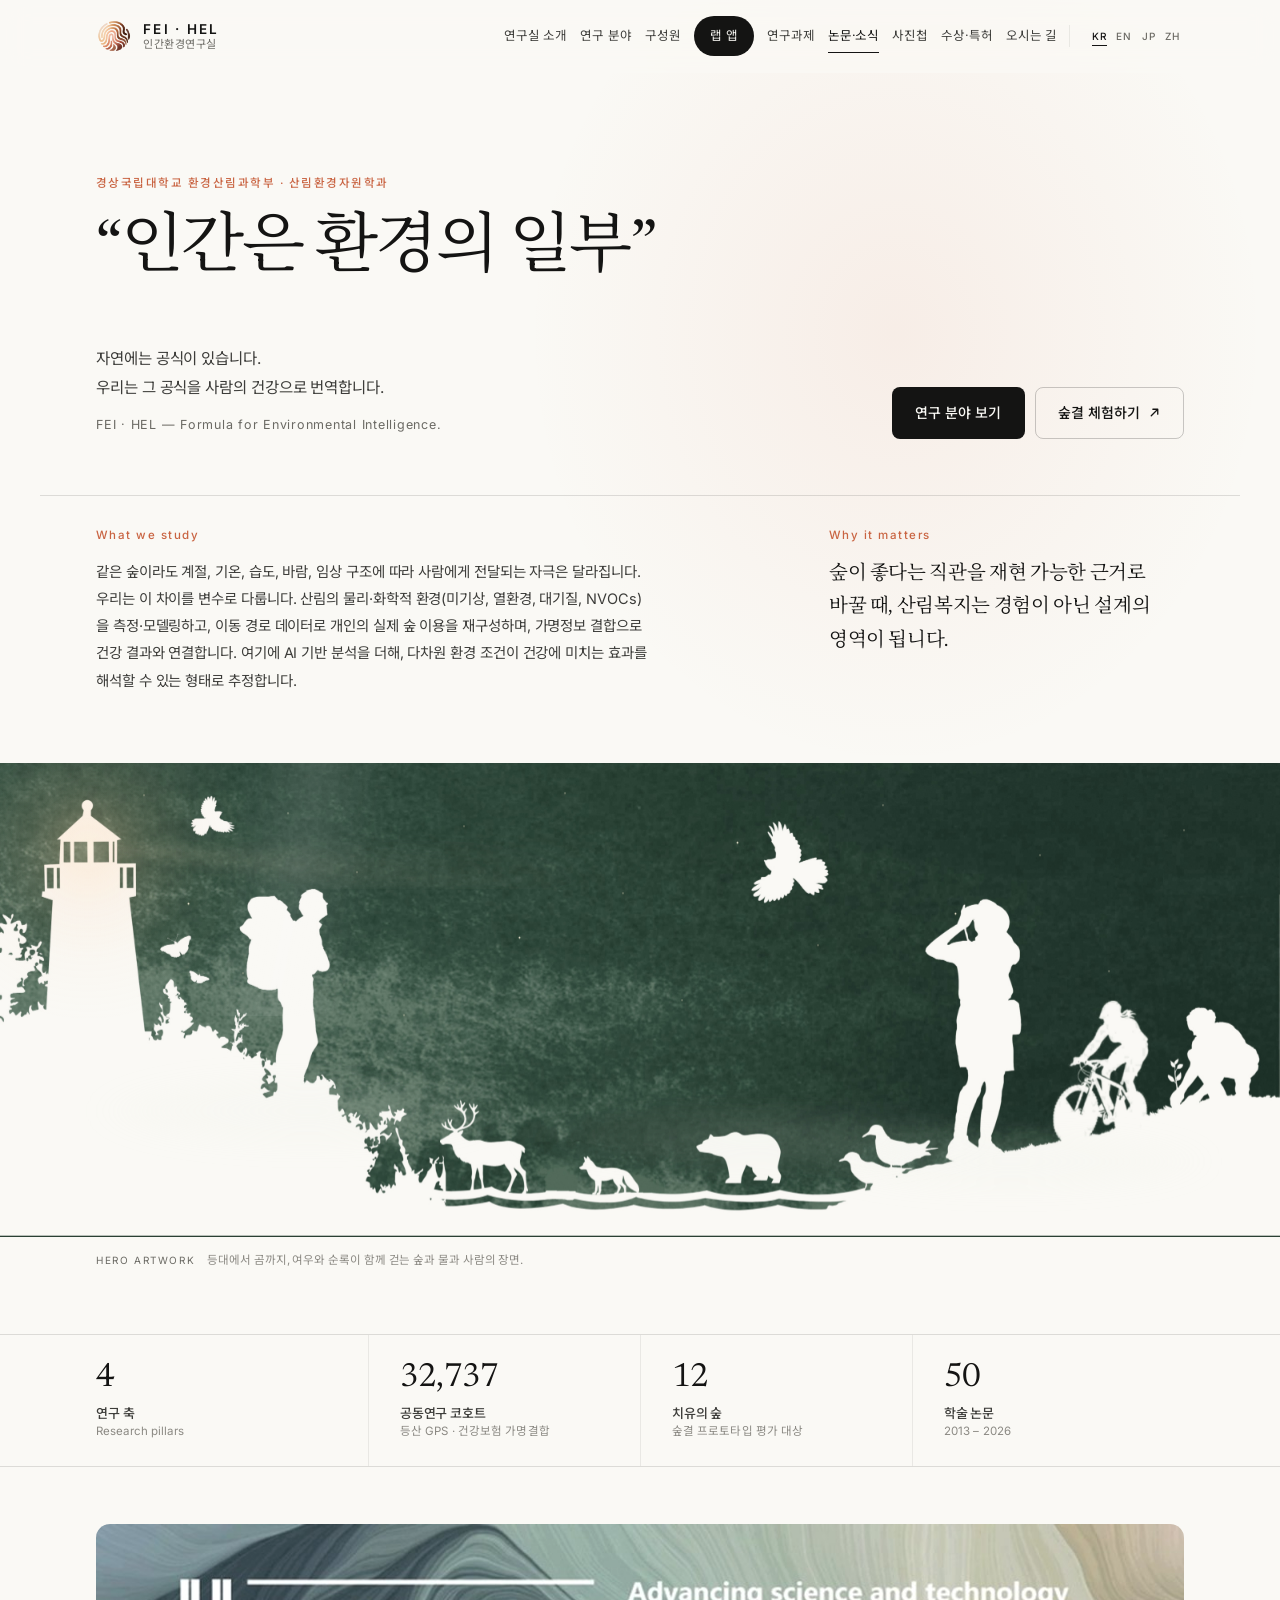
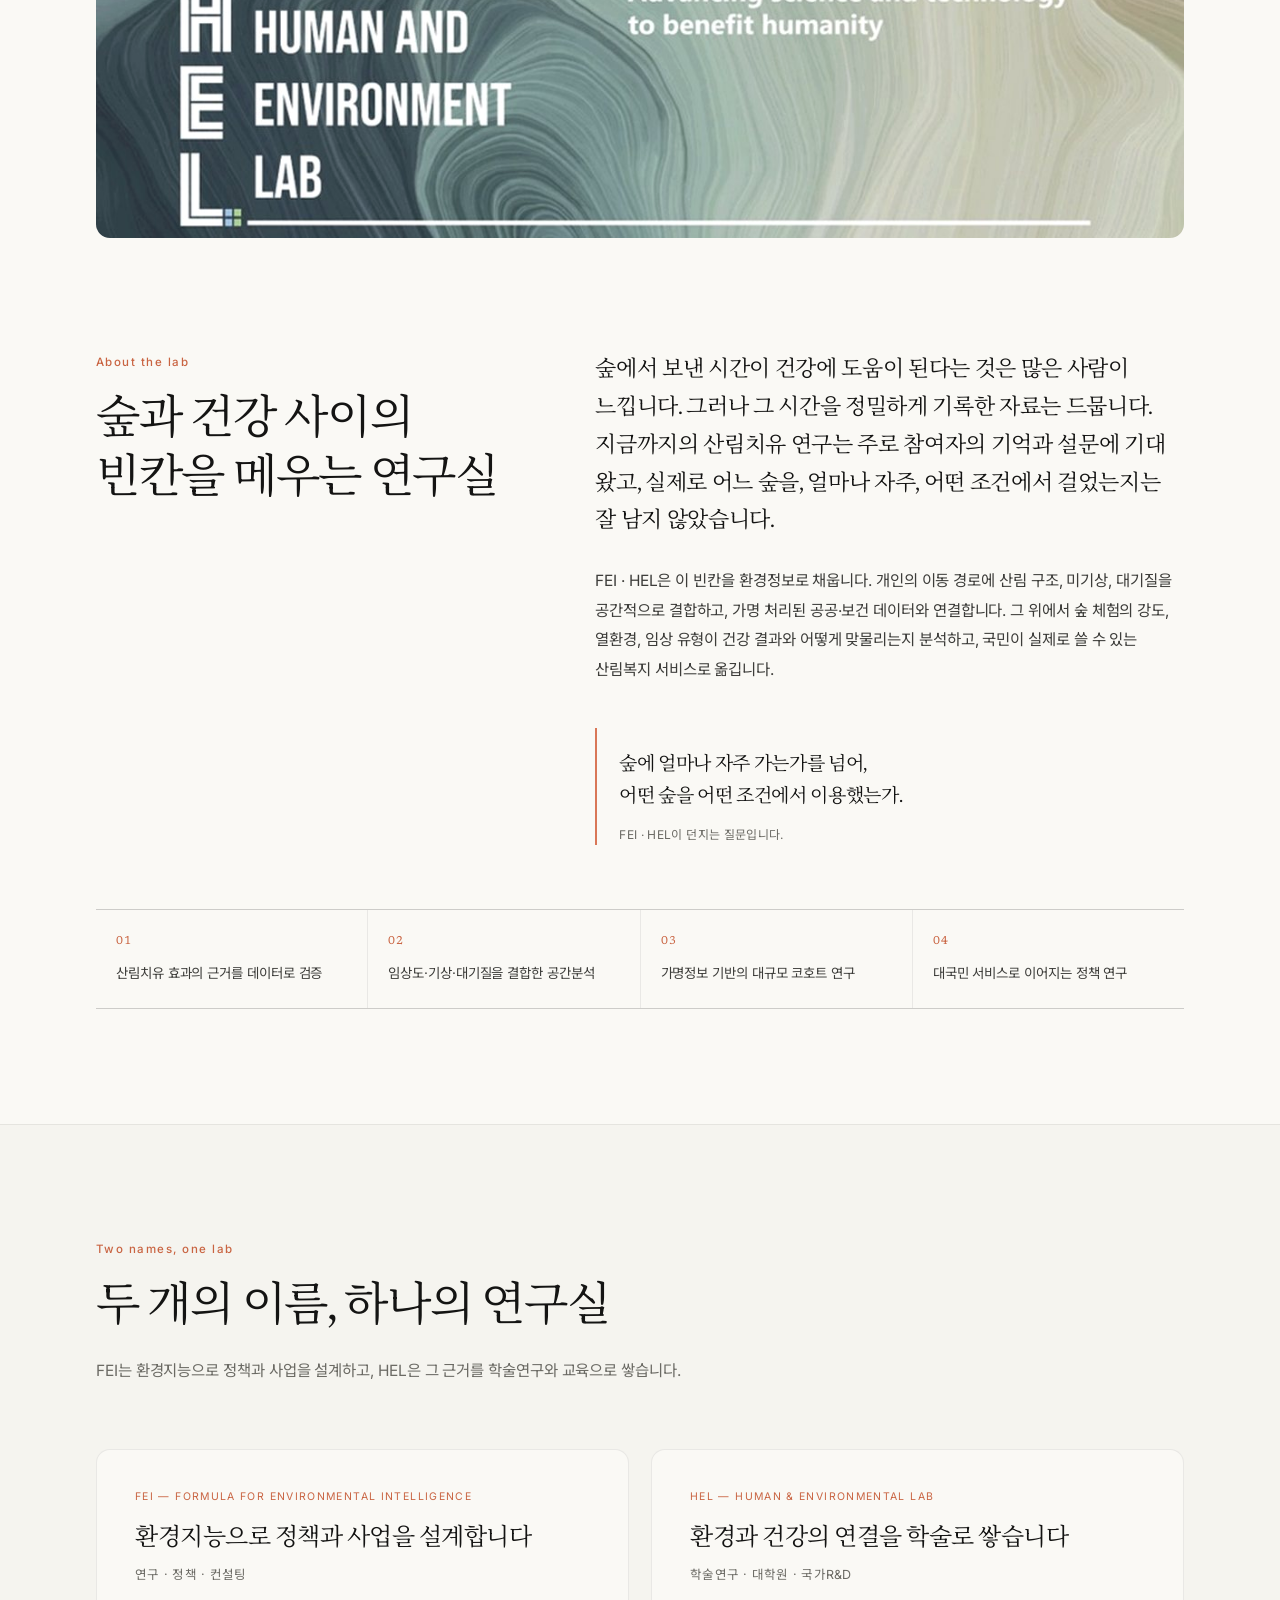
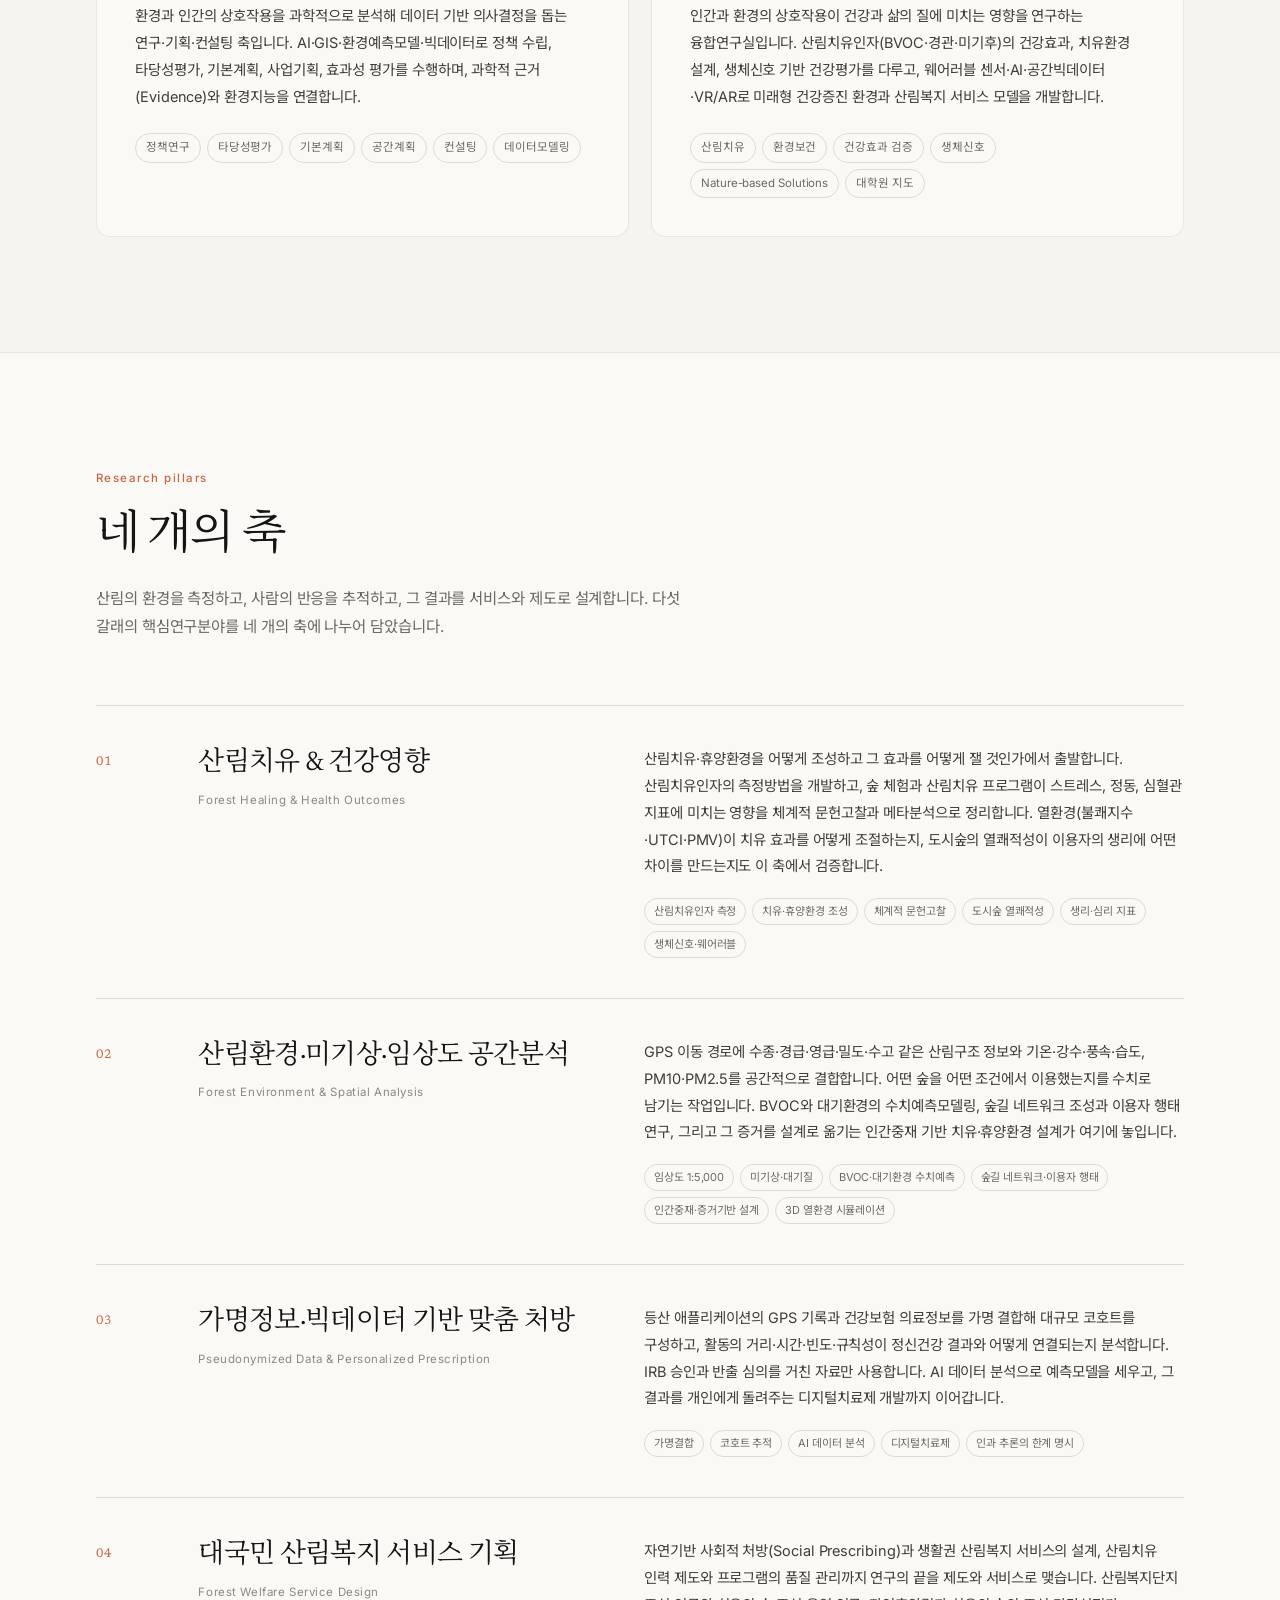
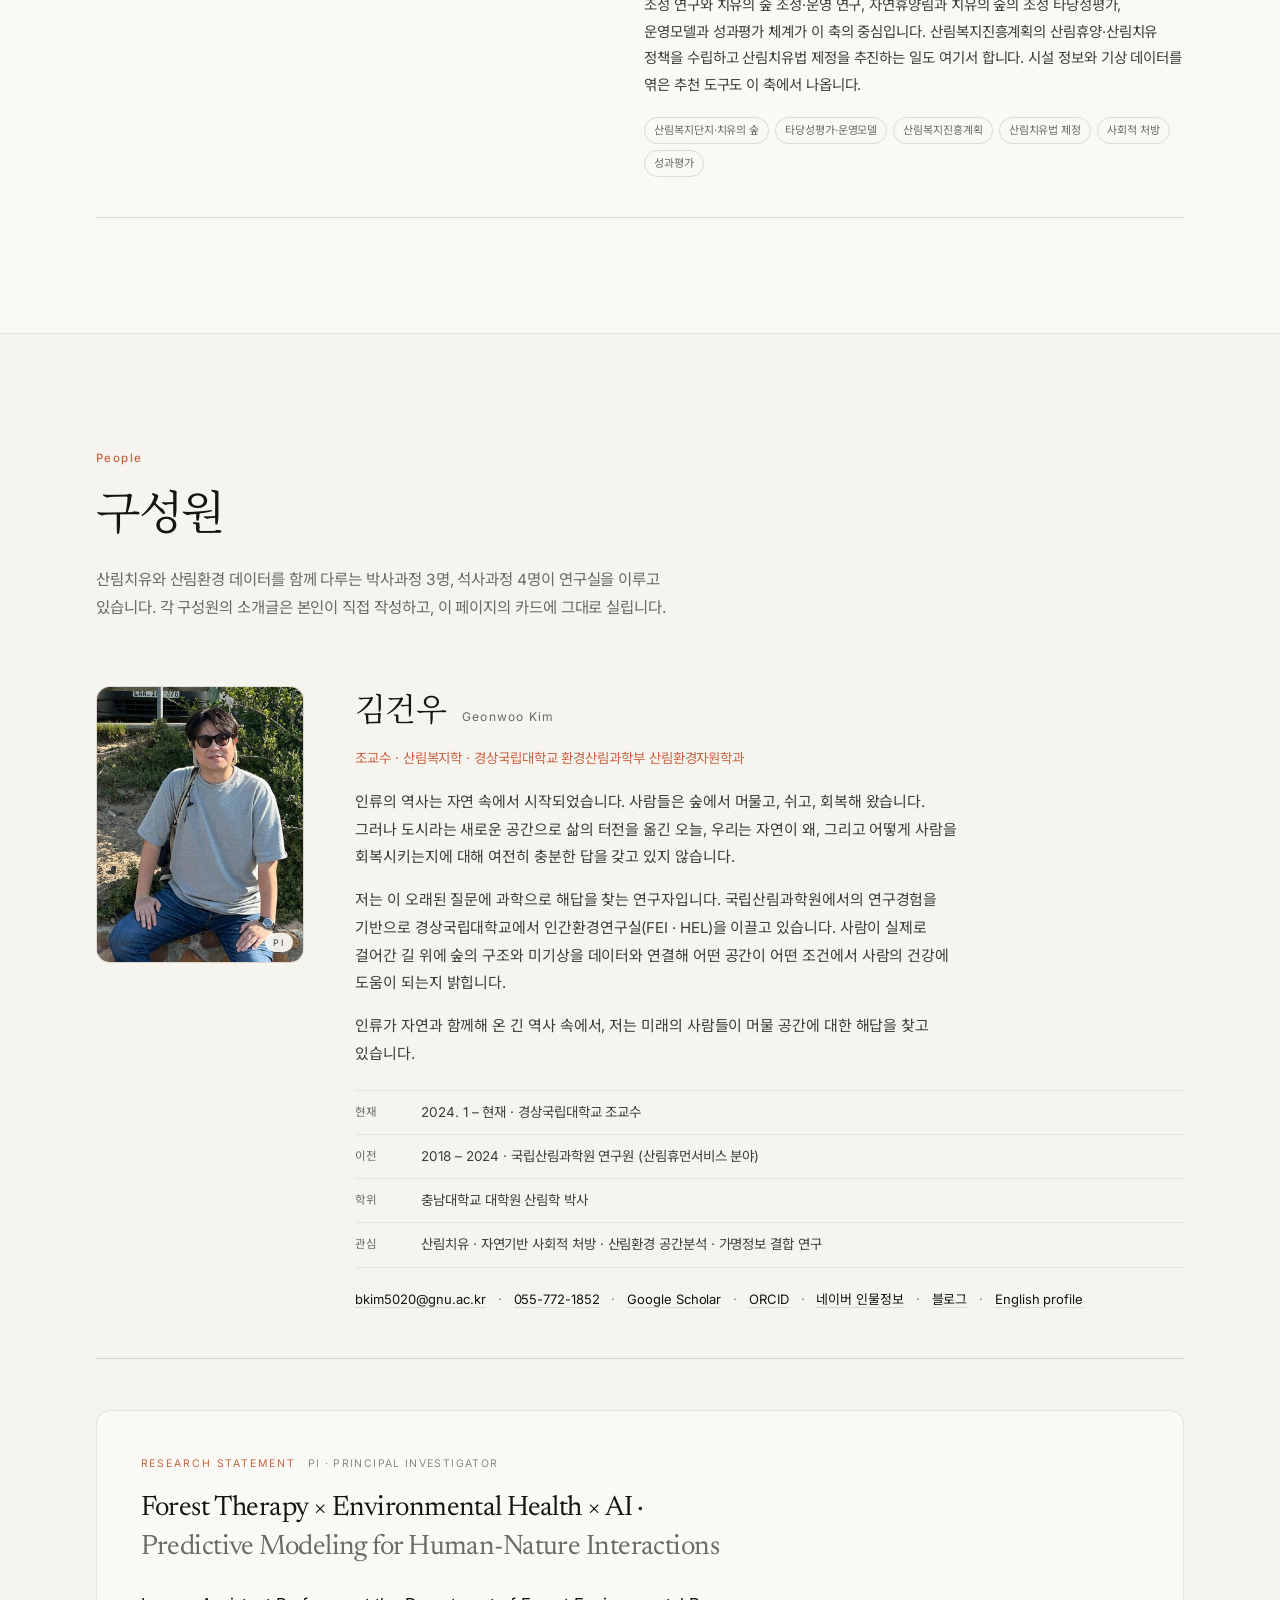
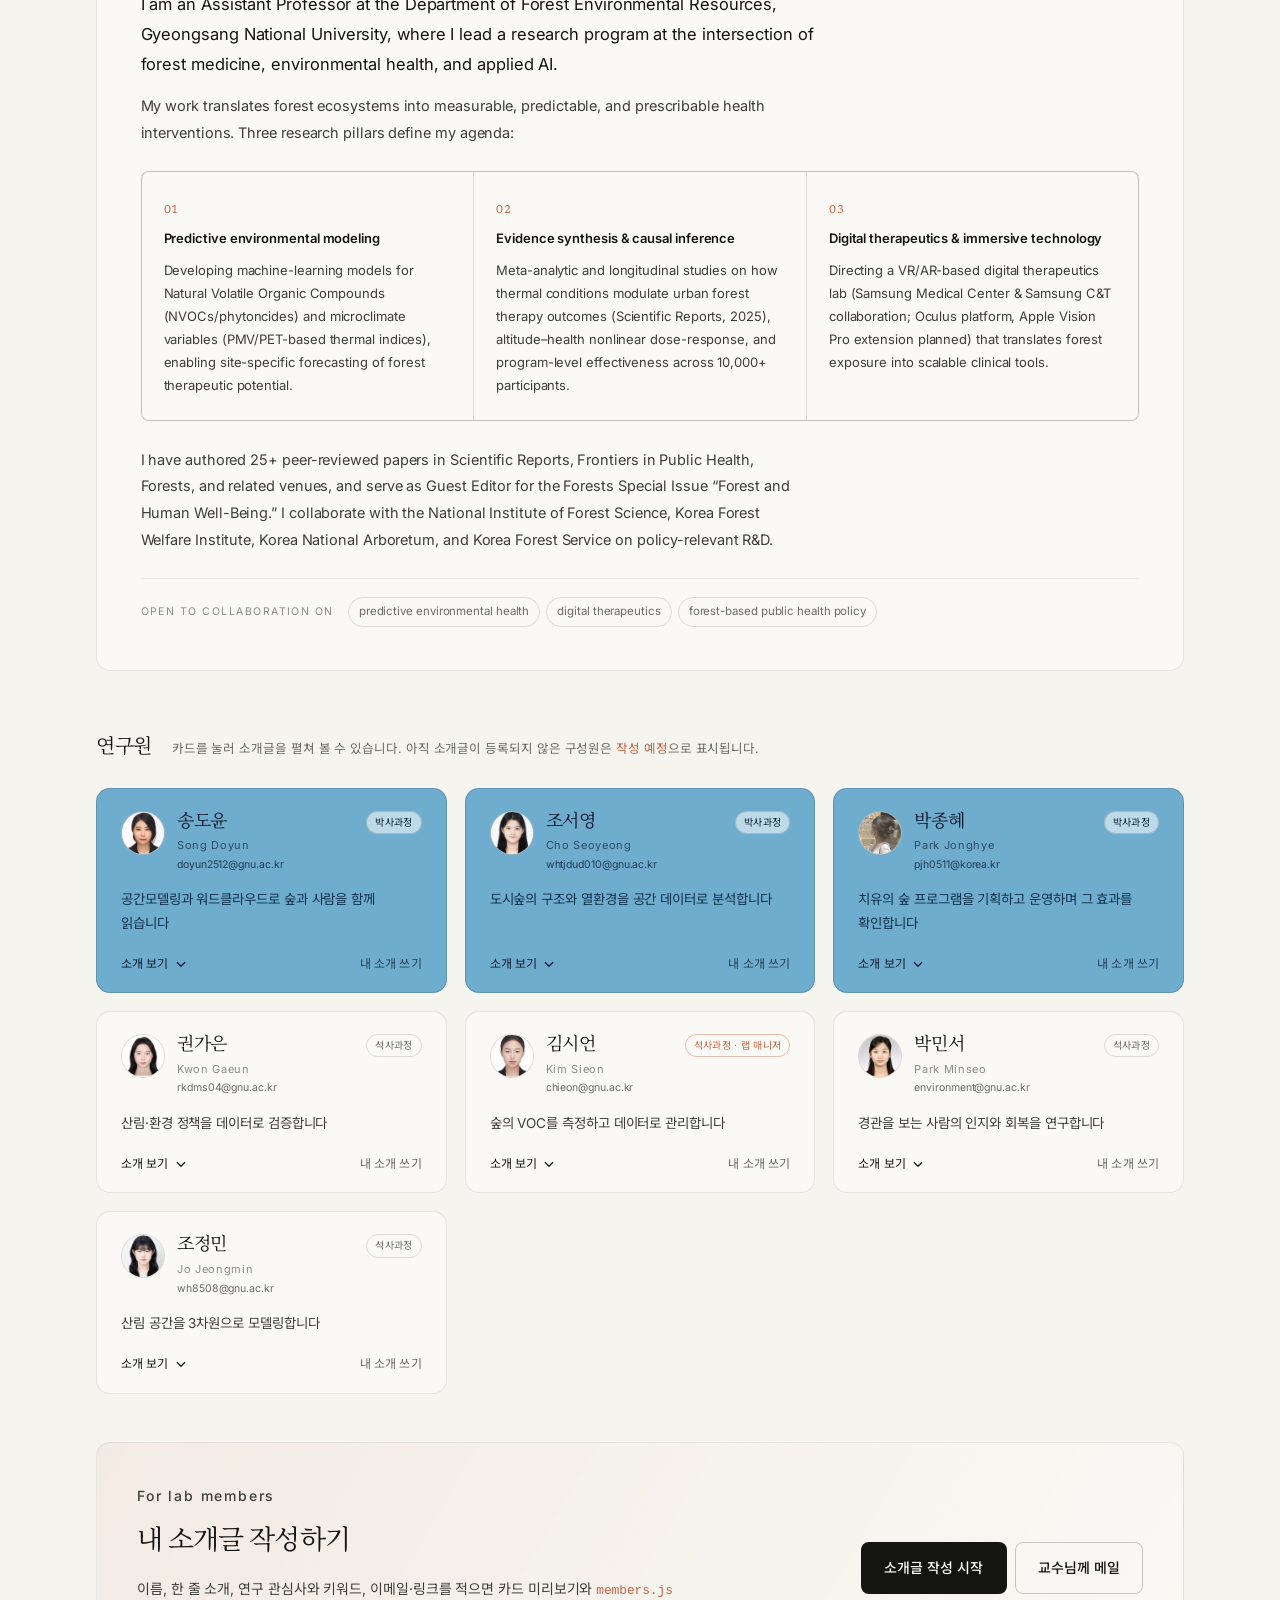
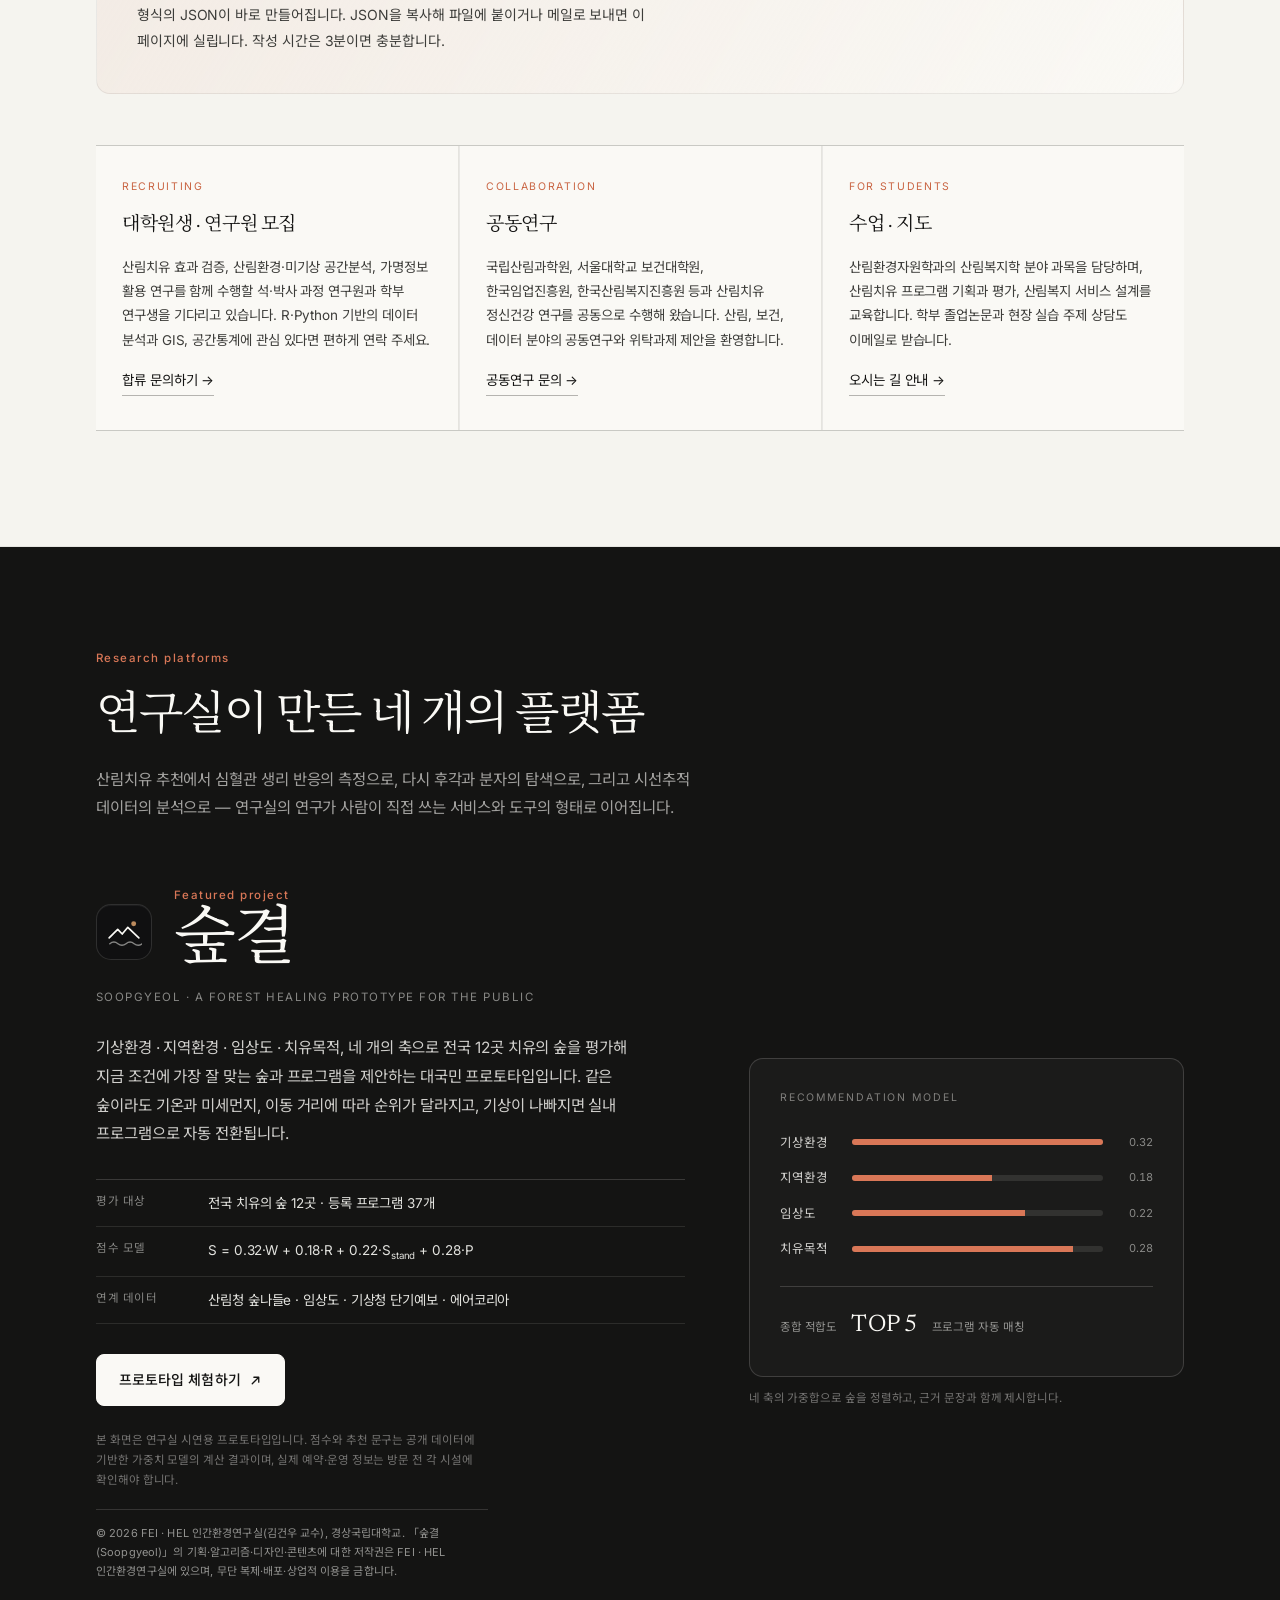
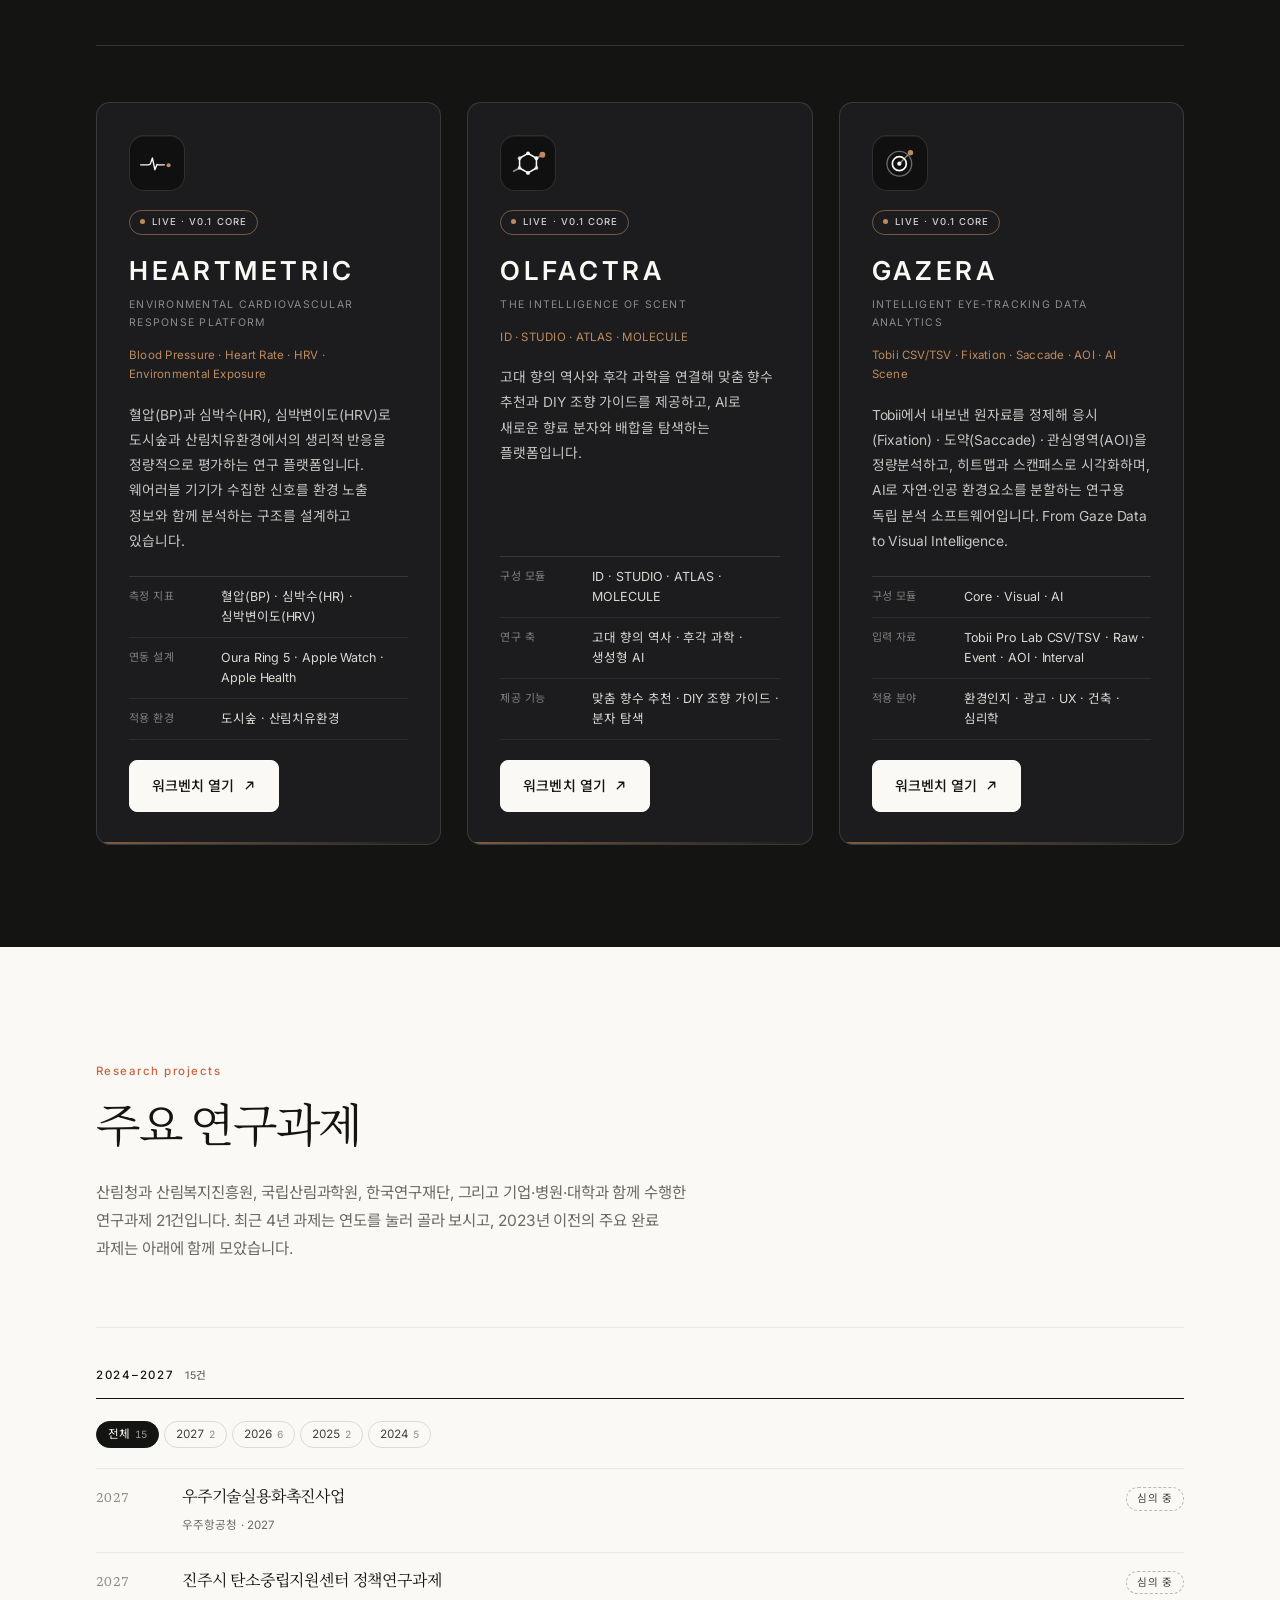
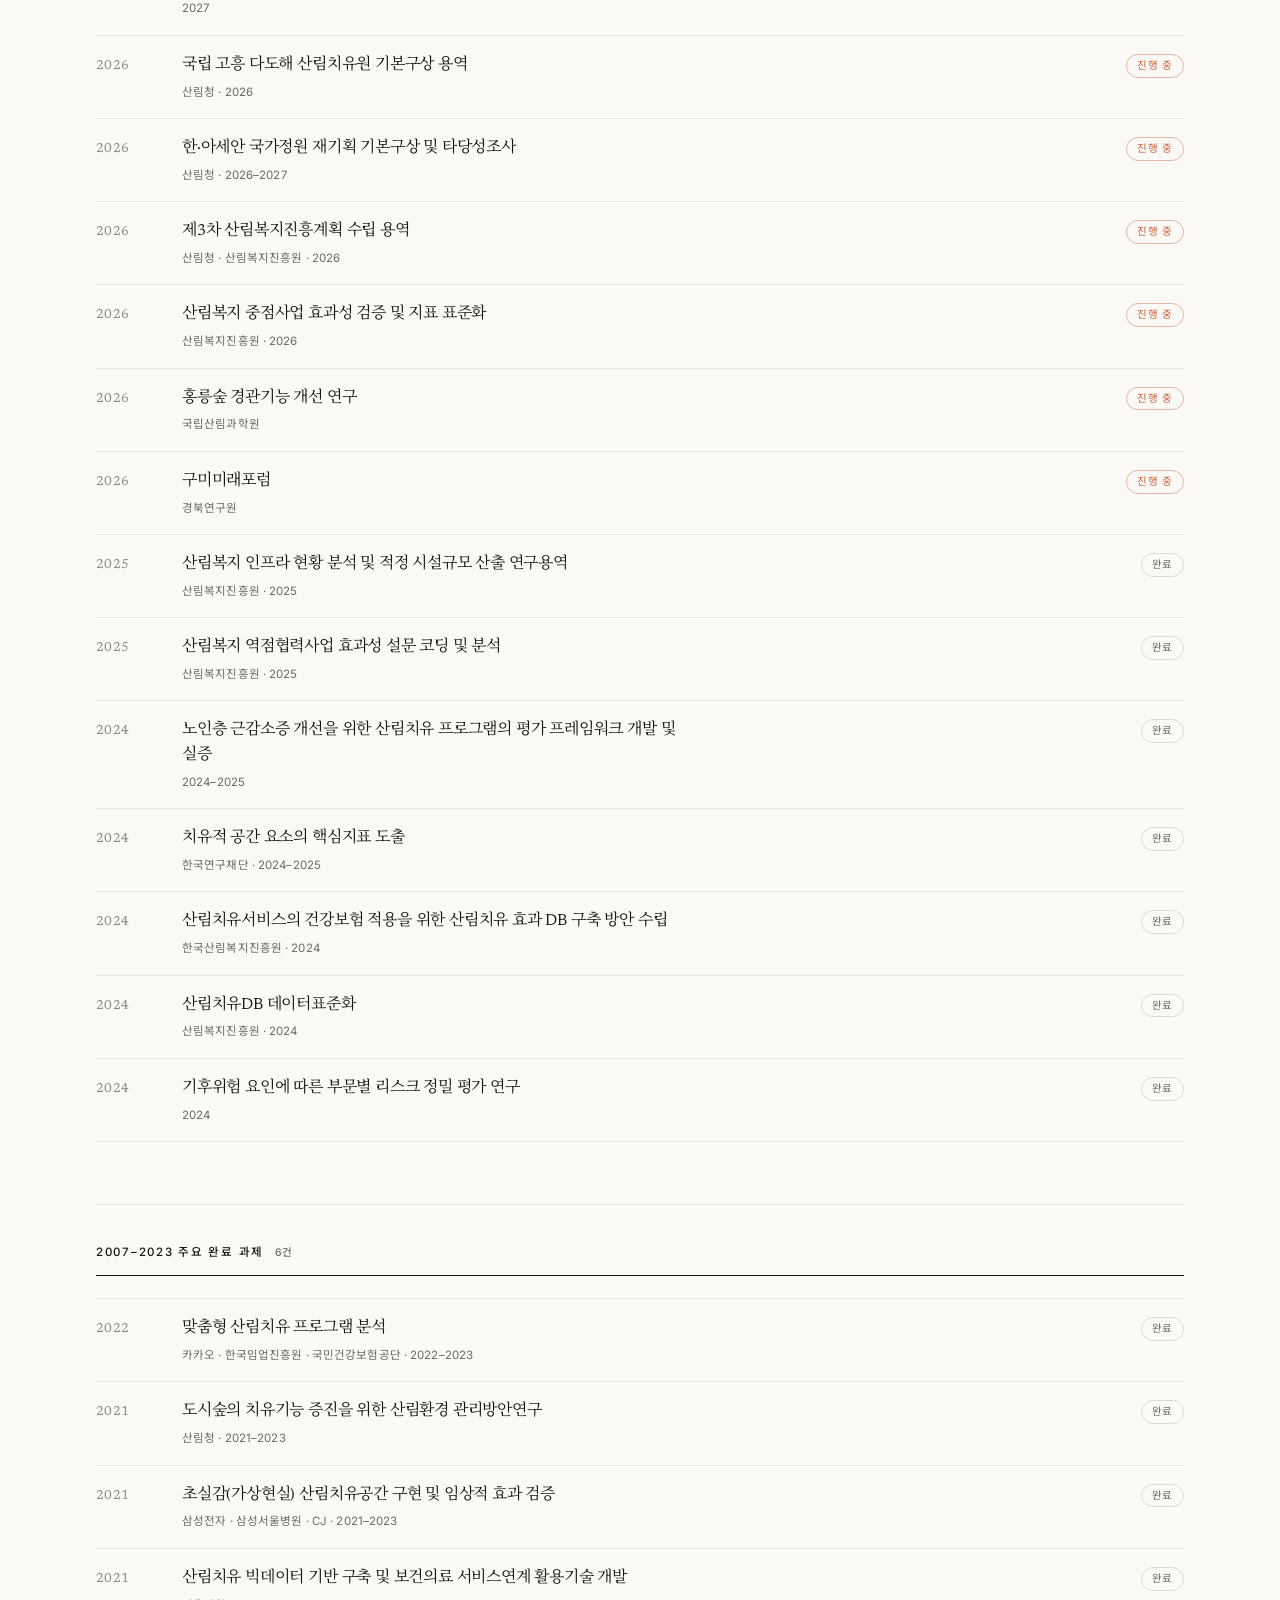
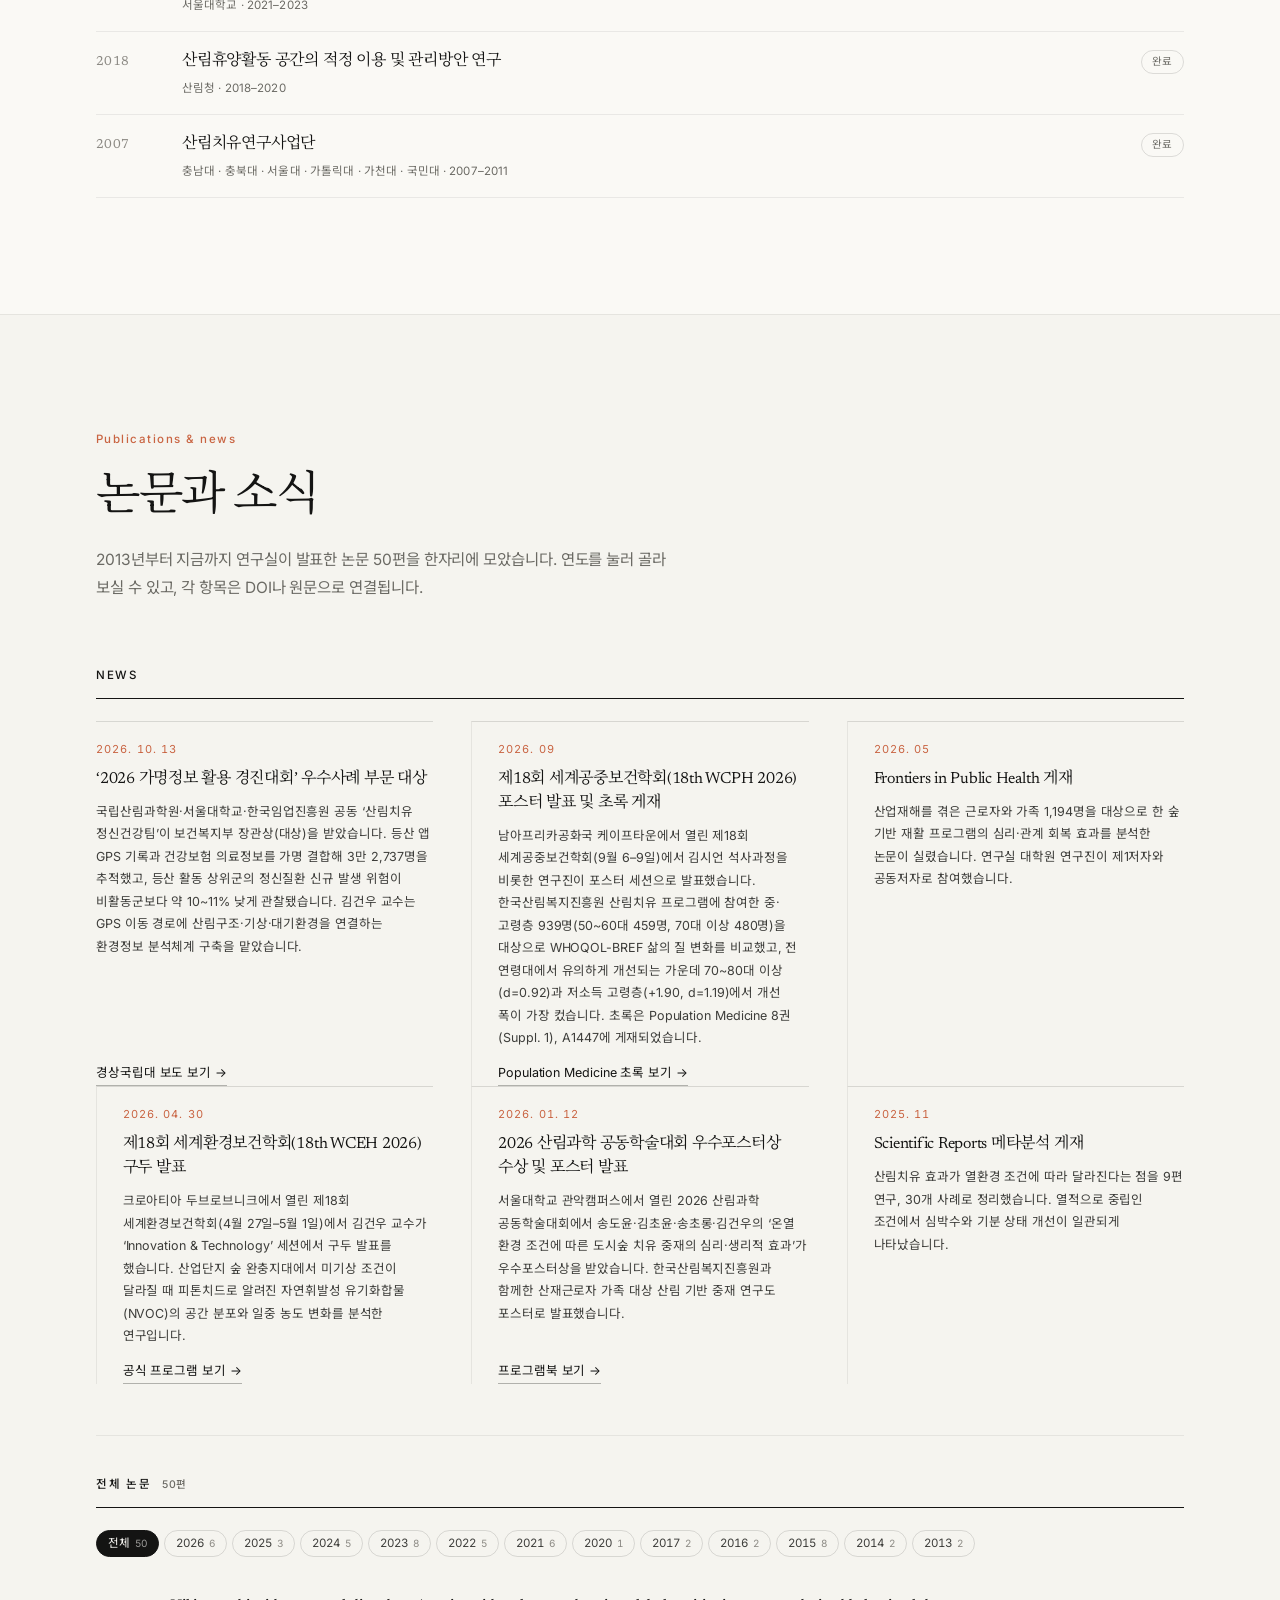
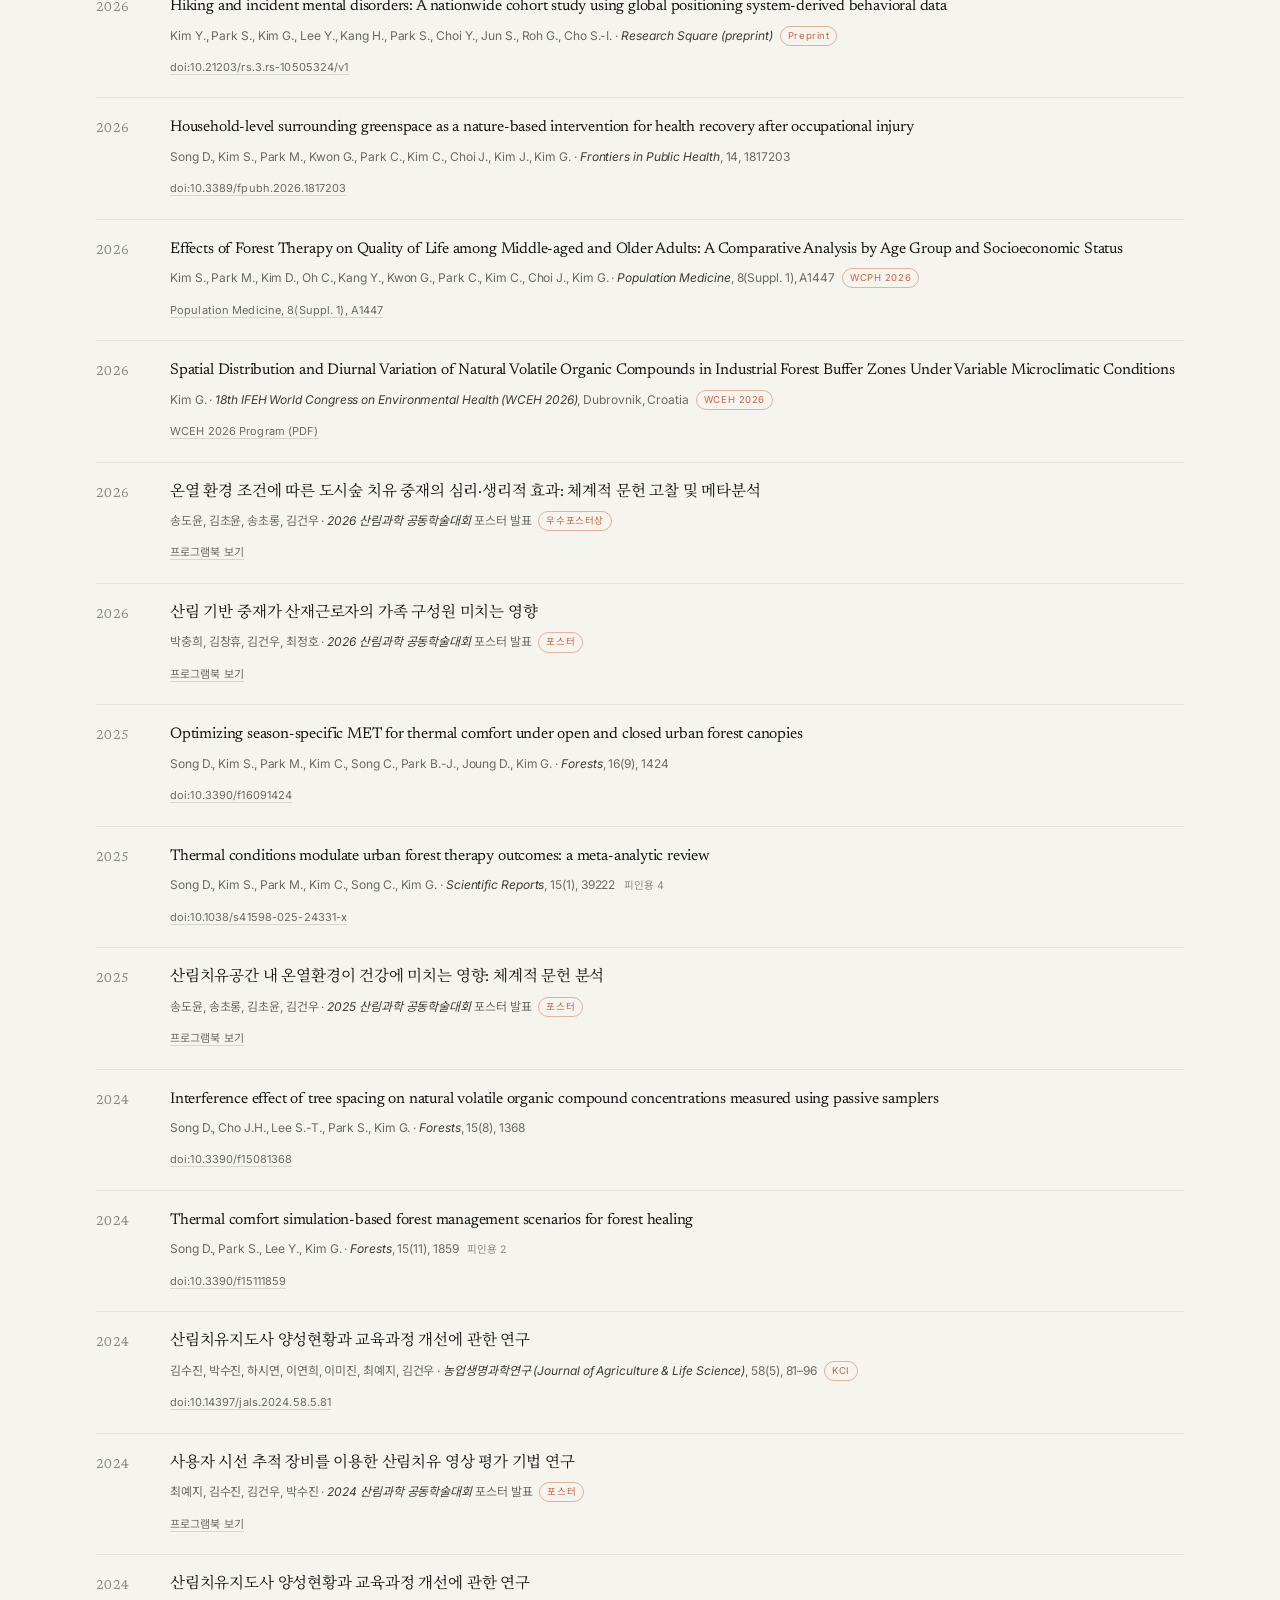
==== index.html @ 0af5230e "platforms: HEARTMETRIC·OLFACTRA 카드에 라이브 배지(Live · v0.1 Core)·워크벤치 열기 버튼 추가 (4개 플랫폼 모두 연결)" ====
<!DOCTYPE html>
<html lang="ko">
<head>
<meta charset="utf-8" />
<meta name="viewport" content="width=device-width, initial-scale=1" />
<title>경상국립대학교 김건우 교수 | FEI · HEL 인간환경연구실 (산림환경자원학과)</title>
<meta name="description" content="경상국립대학교 환경산림과학부 산림환경자원학과 김건우 교수의 인간환경연구실(FEI · HEL · Formula for Environmental Intelligence, Human &amp; Environmental Lab). 산림치유, 산림환경·미기상 공간분석, 가명정보 결합 연구와 대국민 산림복지 서비스 「숲결」을 연구합니다." />
<meta name="keywords" content="경상국립대학교, 김건우, 김건우 교수, 경상국립대 김건우, 산림환경자원학과, 환경산림과학부, 인간환경연구실, FEI · HEL, FEI, HEL, 산림치유, 숲결, 산림복지, 산림환경, 미기상, 산림치유 효과, 가명정보 결합, 경상국립대학교 산림환경자원학과 교수" />
<meta name="author" content="김건우 (Geonwoo Kim), FEI · HEL, Gyeongsang National University" />
<link rel="canonical" href="https://sunbear5020.github.io/hel-fei-site/" />
<meta property="og:type" content="website" />
<meta property="og:site_name" content="FEI · HEL 인간환경연구실 · 경상국립대학교" />
<meta property="og:title" content="경상국립대학교 김건우 교수 · FEI · HEL 인간환경연구실" />
<meta property="og:description" content="“인간은 환경의 일부” — 자연에는 공식이 있습니다. 우리는 그 공식을 사람의 건강으로 번역합니다. 경상국립대학교 FEI · HEL 인간환경연구실." />
<meta property="og:url" content="https://sunbear5020.github.io/hel-fei-site/" />
<meta property="og:image" content="https://sunbear5020.github.io/hel-fei-site/assets/hero-banner.jpg" />
<meta property="og:image:type" content="image/jpeg" />
<meta property="og:image:width" content="3200" />
<meta property="og:image:height" content="1185" />
<meta property="og:image:alt" content="등대에서 곰과 여우, 순록까지 이어지는 FEI · HEL 연구실 실루엣 배너" />
<meta property="og:locale" content="ko_KR" />
<meta property="og:locale:alternate" content="en_US" />
<meta property="og:locale:alternate" content="ja_JP" />
<meta property="og:locale:alternate" content="zh_CN" />
<meta name="twitter:card" content="summary_large_image" />
<meta name="twitter:title" content="경상국립대학교 김건우 교수 · FEI · HEL 인간환경연구실" />
<meta name="twitter:description" content="“인간은 환경의 일부” — 자연에는 공식이 있습니다. 경상국립대학교 FEI · HEL 인간환경연구실." />
<meta name="twitter:image" content="https://sunbear5020.github.io/hel-fei-site/assets/hero-banner.jpg" />
<meta name="twitter:image:alt" content="등대에서 곰과 여우, 순록까지 이어지는 FEI · HEL 연구실 실루엣 배너" />
<meta name="theme-color" content="#FAF9F5" />
<meta name="google-site-verification" content="4NZSUdhdMdmTFxtMXtd1zfvdZryJ874cszBjArmwaPA" />
<script type="application/ld+json">
{
  "@context": "https://schema.org",
  "@graph": [
    {
      "@type": "Person",
      "@id": "https://sunbear5020.github.io/hel-fei-site/#geonwoo-kim",
      "name": "김건우",
      "alternateName": ["Geonwoo Kim", "김건우 교수", "Kim Geonwoo"],
      "honorificSuffix": "Ph.D.",
      "jobTitle": "조교수 (Assistant Professor)",
      "description": "경상국립대학교 환경산림과학부 산림환경자원학과 조교수. FEI · HEL 인간환경연구실을 이끌며 산림치유, 산림환경·미기상 공간분석, 가명정보 결합 연구, 대국민 산림복지 서비스를 연구한다.",
      "email": "bkim5020@gnu.ac.kr",
      "telephone": "+82-55-772-1852",
      "url": "https://sunbear5020.github.io/hel-fei-site/",
      "image": "https://sunbear5020.github.io/hel-fei-site/assets/pi-geonwoo-kim.jpg",
      "worksFor": { "@id": "https://sunbear5020.github.io/hel-fei-site/#lab" },
      "affiliation": {
        "@type": "CollegeOrUniversity",
        "name": "경상국립대학교 (Gyeongsang National University)",
        "department": {
          "@type": "Organization",
          "name": "환경산림과학부 산림환경자원학과"
        }
      },
      "knowsAbout": ["산림치유", "산림환경", "미기상 공간분석", "가명정보 결합", "산림복지", "숲결"],
      "sameAs": [
        "https://scholar.google.com/citations?hl=ko&user=WHwl92YAAAAJ",
        "https://orcid.org/0000-0002-7099-2223",
        "https://blog.naver.com/frenchk007"
      ]
    },
    {
      "@type": "ResearchOrganization",
      "@id": "https://sunbear5020.github.io/hel-fei-site/#lab",
      "name": "FEI · HEL 인간환경연구실",
      "alternateName": ["FEI · HEL", "Human & Environmental Lab", "Formula for Environmental Intelligence", "경상국립대학교 인간환경연구실"],
      "description": "경상국립대학교 환경산림과학부 산림환경자원학과 인간환경연구실. FEI(Formula for Environmental Intelligence)는 연구·정책·컨설팅을, HEL(Human & Environmental Lab)은 학술연구·대학원·국가 R&D를 맡는다.",
      "url": "https://sunbear5020.github.io/hel-fei-site/",
      "logo": "https://sunbear5020.github.io/hel-fei-site/assets/lab-logo.png",
      "email": "bkim5020@gnu.ac.kr",
      "telephone": "+82-55-772-1852",
      "parentOrganization": { "@type": "CollegeOrUniversity", "name": "경상국립대학교" },
      "founder": { "@id": "https://sunbear5020.github.io/hel-fei-site/#geonwoo-kim" },
      "address": {
        "@type": "PostalAddress",
        "streetAddress": "진주대로 501 농대2호관 452동 237호",
        "addressLocality": "진주시",
        "addressRegion": "경상남도",
        "addressCountry": "KR"
      },
      "areaServed": "KR",
      "knowsAbout": ["산림치유", "산림환경 분석", "가명정보 결합", "산림복지 서비스", "디지털 치료제"]
    }
  ]
}
</script>
<link rel="preconnect" href="https://fonts.googleapis.com" />
<link rel="preconnect" href="https://fonts.gstatic.com" crossorigin />
<link href="https://fonts.googleapis.com/css2?family=Newsreader:ital,opsz,wght@0,6..72,300;0,6..72,400;0,6..72,500;1,6..72,300;1,6..72,400&family=Inter:wght@400;500;600&family=Noto+Serif+KR:wght@300;400;500&family=Noto+Sans+KR:wght@400;500&display=swap" rel="stylesheet" />
<link rel="icon" href="assets/favicon.png" type="image/png" sizes="64x64" />
<link rel="apple-touch-icon" href="assets/apple-touch-icon.png" />
<link rel="stylesheet" href="style.css?v=20261118g" />
<noscript><style>.reveal{opacity:1;transform:none}</style></noscript>
</head>
<body>
<a class="skip" href="#main">본문으로 건너뛰기</a>

<header class="site-header" id="siteHeader">
  <div class="shell header-bar">
    <a class="brand" href="#top" aria-label="FEI · HEL 인간환경연구실 홈">
      <img class="brand-logo" src="assets/lab-logo.png" alt="" width="36" height="36" decoding="async" />
      <span class="brand-type">
        <strong>FEI · HEL</strong>
        <span>인간환경연구실</span>
      </span>
    </a>

    <div class="header-end">
      <nav class="nav" id="siteNav" aria-label="주요 메뉴">
        <a href="#about">연구실 소개</a>
        <a href="#research">연구 분야</a>
        <a href="#people">구성원</a>
        <a class="nav-cta" href="#project">랩 앱</a>
        <a href="#projects">연구과제</a>
        <a href="#publications">논문·소식</a>
        <a href="#gallery">사진첩</a>
        <a href="#awards">수상·특허</a>
        <a href="#contact">오시는 길</a>
      </nav>

      <div class="lang-switch" role="group" aria-label="언어 선택">
        <button type="button" data-lang="ko" aria-pressed="true">KR</button>
        <button type="button" data-lang="en" aria-pressed="false">EN</button>
        <button type="button" data-lang="ja" aria-pressed="false">JP</button>
        <button type="button" data-lang="zh" aria-pressed="false">ZH</button>
      </div>

      <button class="nav-toggle" id="navToggle" type="button" aria-expanded="false" aria-controls="siteNav" aria-label="메뉴 열기">
        <span></span><span></span>
      </button>
    </div>
  </div>
</header>

<main id="main">
  <section class="hero" id="top">
    <div class="shell hero-grid">
      <div class="hero-copy">
        <p class="eyebrow">경상국립대학교 환경산림과학부 · 산림환경자원학과</p>
        <h1 class="hero-title">“인간은 환경의 일부”</h1>
      </div>

      <div class="hero-body">
        <p class="hero-lead">
          자연에는 공식이 있습니다.<br />
          우리는 그 공식을 사람의 건강으로 번역합니다.<br />
          <span class="hero-lead-brand">FEI · HEL — Formula for Environmental Intelligence.</span>
        </p>
      </div>

      <div class="hero-aside">
        <div class="hero-actions">
          <a class="btn btn-primary" href="#research">연구 분야 보기</a>
          <a class="btn btn-quiet" href="https://sunbear5020.github.io/forest-healing-prototype/" target="_blank" rel="noopener">
            숲결 체험하기
            <svg viewBox="0 0 16 16" width="13" height="13" aria-hidden="true"><path d="M4 12 12 4M6 4h6v6" fill="none" stroke="currentColor" stroke-width="1.6" stroke-linecap="round" stroke-linejoin="round"/></svg>
          </a>
        </div>
      </div>
    </div>

    <div class="shell hero-manifesto reveal">
      <div class="hero-manifesto-item">
        <p class="eyebrow">What we study</p>
        <p>
          같은 숲이라도 계절, 기온, 습도, 바람, 임상 구조에 따라 사람에게 전달되는 자극은
          달라집니다. 우리는 이 차이를 변수로 다룹니다. 산림의 물리·화학적 환경(미기상, 열환경,
          대기질, NVOCs)을 측정·모델링하고, 이동 경로 데이터로 개인의 실제 숲 이용을
          재구성하며, 가명정보 결합으로 건강 결과와 연결합니다. 여기에 AI 기반 분석을 더해,
          다차원 환경 조건이 건강에 미치는 효과를 해석할 수 있는 형태로 추정합니다.
        </p>
      </div>
      <div class="hero-manifesto-item">
        <p class="eyebrow">Why it matters</p>
        <p>
          숲이 좋다는 직관을 재현 가능한 근거로 바꿀 때, 산림복지는 경험이 아닌 설계의 영역이
          됩니다.
        </p>
      </div>
    </div>

    <figure class="hero-banner">
      <!-- hero-art:start -->
      <div class="hero-stage">
        <div class="hero-plate" data-depth="0.4">
          <img class="hero-photo" src="assets/hero-banner.jpg" width="3200" height="1185" alt="등대와 배낭을 멘 하이커, 날아오르는 새, 사진을 찍는 사람과 자전거를 타는 사람, 나무를 심는 아이, 물가를 걷는 작은 곰과 여우, 순록을 하나의 숲 지형 실루엣으로 겹쳐 놓은 아트워크" decoding="async" fetchpriority="high" />
        </div>
        <div class="hero-fx" aria-hidden="true">
          <span class="hero-glow" data-depth="0.9"></span>
          <span class="hero-beam" data-depth="1.2"><i></i></span>
          <span class="hero-mist hero-mist--a" data-depth="2.2"></span>
          <span class="hero-mist hero-mist--b" data-depth="1.7"></span>
          <span class="hero-mist hero-mist--c" data-depth="2.8"></span>
          <span class="hero-water" data-depth="1.5"></span>
          <span class="hero-dust" data-depth="3.2">
            <i style="left:11.2%;top:8.6%;width:max(1.9px,.19%);animation-duration:27s;animation-delay:-4s"></i>
            <i style="left:14.6%;top:31.5%;width:max(2.6px,.19%);animation-duration:33s;animation-delay:-18s"></i>
            <i style="left:18.9%;top:46.2%;width:max(1.8px,.19%);animation-duration:24s;animation-delay:-9s"></i>
            <i style="left:22.4%;top:12.4%;width:max(2.2px,.19%);animation-duration:30s;animation-delay:-22s"></i>
            <i style="left:27.8%;top:24.8%;width:max(1.7px,.19%);animation-duration:21s;animation-delay:-3s"></i>
            <i style="left:31.5%;top:55.0%;width:max(2.4px,.19%);animation-duration:36s;animation-delay:-14s"></i>
            <i style="left:36.2%;top:15.2%;width:max(1.9px,.19%);animation-duration:26s;animation-delay:-7s"></i>
            <i style="left:40.5%;top:38.6%;width:max(2.8px,.19%);animation-duration:31s;animation-delay:-25s"></i>
            <i style="left:44.1%;top:8.2%;width:max(1.6px,.19%);animation-duration:23s;animation-delay:-11s"></i>
            <i style="left:48.6%;top:29.4%;width:max(2.2px,.19%);animation-duration:34s;animation-delay:-19s"></i>
            <i style="left:53.2%;top:52.0%;width:max(1.8px,.19%);animation-duration:28s;animation-delay:-5s"></i>
            <i style="left:57.5%;top:18.6%;width:max(2.5px,.19%);animation-duration:32s;animation-delay:-23s"></i>
            <i style="left:63.8%;top:40.2%;width:max(1.7px,.19%);animation-duration:22s;animation-delay:-8s"></i>
            <i style="left:68.9%;top:10.8%;width:max(2.1px,.19%);animation-duration:29s;animation-delay:-16s"></i>
            <i style="left:74.5%;top:33.5%;width:max(2.9px,.19%);animation-duration:35s;animation-delay:-2s"></i>
            <i style="left:81.2%;top:21.4%;width:max(1.9px,.19%);animation-duration:25s;animation-delay:-13s"></i>
            <i style="left:86.6%;top:45.8%;width:max(2.3px,.19%);animation-duration:30s;animation-delay:-20s"></i>
            <i style="left:92.4%;top:16.0%;width:max(1.8px,.19%);animation-duration:27s;animation-delay:-6s"></i>
          </span>
          <span class="hero-sheen" data-depth="0.7"></span>
        </div>
      </div>
      <!-- hero-art:end -->
      <figcaption class="hero-caption">
        <span class="hero-caption-label">Hero artwork</span>
        <span class="hero-caption-text">등대에서 곰까지, 여우와 순록이 함께 걷는 숲과 물과 사람의 장면.</span>
      </figcaption>
    </figure>
  </section>
  <section class="stat-band" aria-label="연구실 개요">
    <div class="shell stat-grid">
      <div class="stat">
        <span class="stat-num">4</span>
        <span class="stat-body"><strong>연구 축</strong><em>Research pillars</em></span>
      </div>
      <div class="stat">
        <span class="stat-num">32,737</span>
        <span class="stat-body"><strong>공동연구 코호트</strong><em>등산 GPS · 건강보험 가명결합</em></span>
      </div>
      <div class="stat">
        <span class="stat-num">12</span>
        <span class="stat-body"><strong>치유의 숲</strong><em>숲결 프로토타입 평가 대상</em></span>
      </div>
      <div class="stat">
        <span class="stat-num">50</span>
        <span class="stat-body"><strong>학술 논문</strong><em>2013 – 2026</em></span>
      </div>
    </div>
  </section>
  <section class="banner-band" aria-label="연구실 배너">
    <div class="shell">
      <img
        class="banner-image"
        src="assets/lab-banner.jpg"
        alt="등고선 질감 위에 HUMAN AND ENVIRONMENT LAB과 ‘Advancing science and technology to benefit humanity’가 적힌 연구실 배너"
        width="1200"
        height="346"
        decoding="async"
      />
    </div>
  </section>
  <section class="section" id="about">
    <div class="shell about-grid">
      <div class="about-head reveal">
        <p class="eyebrow">About the lab</p>
        <h2 class="display" data-i18n-html="about-title">숲과 건강 사이의<br />빈칸을 메우는 연구실</h2>
      </div>
      <div class="about-body reveal">
        <p class="lead">
          숲에서 보낸 시간이 건강에 도움이 된다는 것은 많은 사람이 느낍니다. 그러나 그 시간을
          정밀하게 기록한 자료는 드뭅니다. 지금까지의 산림치유 연구는 주로 참여자의 기억과
          설문에 기대 왔고, 실제로 어느 숲을, 얼마나 자주, 어떤 조건에서 걸었는지는 잘 남지
          않았습니다.
        </p>
        <p>
          FEI · HEL은 이 빈칸을 환경정보로 채웁니다. 개인의 이동 경로에 산림 구조, 미기상,
          대기질을 공간적으로 결합하고, 가명 처리된 공공·보건 데이터와 연결합니다. 그 위에서 숲
          체험의 강도, 열환경, 임상 유형이 건강 결과와 어떻게 맞물리는지 분석하고, 국민이 실제로
          쓸 수 있는 산림복지 서비스로 옮깁니다.
        </p>
        <blockquote class="lab-question">
          <p>
            숲에 얼마나 자주 가는가를 넘어,<br />
            어떤 숲을 어떤 조건에서 이용했는가.
          </p>
          <p class="lab-question-note">FEI · HEL이 던지는 질문입니다.</p>
        </blockquote>
      </div>
    </div>

    <div class="shell">
      <div class="about-points reveal">
        <div class="point"><span class="point-num">01</span><p>산림치유 효과의 근거를 데이터로 검증</p></div>
        <div class="point"><span class="point-num">02</span><p>임상도·기상·대기질을 결합한 공간분석</p></div>
        <div class="point"><span class="point-num">03</span><p>가명정보 기반의 대규모 코호트 연구</p></div>
        <div class="point"><span class="point-num">04</span><p>대국민 서비스로 이어지는 정책 연구</p></div>
      </div>
    </div>
  </section>
  <section class="section section--sand" id="axes">
    <div class="shell">
      <header class="section-head reveal">
        <p class="eyebrow">Two names, one lab</p>
        <h2 class="display">두 개의 이름, 하나의 연구실</h2>
        <p class="section-desc">FEI는 환경지능으로 정책과 사업을 설계하고, HEL은 그 근거를 학술연구와 교육으로 쌓습니다.</p>
      </header>

      <div class="axis-grid reveal">
        <article class="axis-card">
          <p class="axis-kicker">FEI — Formula for Environmental Intelligence</p>
          <h3 class="axis-title">환경지능으로 정책과 사업을 설계합니다</h3>
          <p class="axis-role">연구 · 정책 · 컨설팅</p>
          <p class="axis-text">
            환경과 인간의 상호작용을 과학적으로 분석해 데이터 기반 의사결정을 돕는 연구·기획·컨설팅
            축입니다. AI·GIS·환경예측모델·빅데이터로 정책 수립, 타당성평가, 기본계획, 사업기획,
            효과성 평가를 수행하며, 과학적 근거(Evidence)와 환경지능을 연결합니다.
          </p>
          <ul class="chips">
            <li>정책연구</li>
            <li>타당성평가</li>
            <li>기본계획</li>
            <li>공간계획</li>
            <li>컨설팅</li>
            <li>데이터모델링</li>
          </ul>
        </article>

        <article class="axis-card">
          <p class="axis-kicker">HEL — Human &amp; Environmental Lab</p>
          <h3 class="axis-title">환경과 건강의 연결을 학술로 쌓습니다</h3>
          <p class="axis-role">학술연구 · 대학원 · 국가R&amp;D</p>
          <p class="axis-text">
            인간과 환경의 상호작용이 건강과 삶의 질에 미치는 영향을 연구하는 융합연구실입니다.
            산림치유인자(BVOC·경관·미기후)의 건강효과, 치유환경 설계, 생체신호 기반 건강평가를
            다루고, 웨어러블 센서·AI·공간빅데이터·VR/AR로 미래형 건강증진 환경과 산림복지 서비스
            모델을 개발합니다.
          </p>
          <ul class="chips">
            <li>산림치유</li>
            <li>환경보건</li>
            <li>건강효과 검증</li>
            <li>생체신호</li>
            <li>Nature-based Solutions</li>
            <li>대학원 지도</li>
          </ul>
        </article>
      </div>
    </div>
  </section>
  <section class="section" id="research">
    <div class="shell">
      <header class="section-head reveal">
        <p class="eyebrow">Research pillars</p>
        <h2 class="display">네 개의 축</h2>
        <p class="section-desc">
          산림의 환경을 측정하고, 사람의 반응을 추적하고, 그 결과를 서비스와 제도로 설계합니다.
          다섯 갈래의 핵심연구분야를 네 개의 축에 나누어 담았습니다.
        </p>
      </header>

      <ol class="pillars reveal">
        <li class="pillar">
          <span class="pillar-num">01</span>
          <div class="pillar-head">
            <h3>산림치유 &amp; 건강영향</h3>
            <p class="pillar-en">Forest Healing &amp; Health Outcomes</p>
          </div>
          <div class="pillar-body">
            <p>
              산림치유·휴양환경을 어떻게 조성하고 그 효과를 어떻게 잴 것인가에서 출발합니다.
              산림치유인자의 측정방법을 개발하고, 숲 체험과 산림치유 프로그램이 스트레스, 정동,
              심혈관 지표에 미치는 영향을 체계적 문헌고찰과 메타분석으로 정리합니다.
              열환경(불쾌지수·UTCI·PMV)이 치유 효과를 어떻게 조절하는지, 도시숲의 열쾌적성이
              이용자의 생리에 어떤 차이를 만드는지도 이 축에서 검증합니다.
            </p>
            <ul class="chips chips--sm">
              <li>산림치유인자 측정</li>
              <li>치유·휴양환경 조성</li>
              <li>체계적 문헌고찰</li>
              <li>도시숲 열쾌적성</li>
              <li>생리·심리 지표</li>
              <li>생체신호·웨어러블</li>
            </ul>
          </div>
        </li>

        <li class="pillar">
          <span class="pillar-num">02</span>
          <div class="pillar-head">
            <h3>산림환경·미기상·임상도 공간분석</h3>
            <p class="pillar-en">Forest Environment &amp; Spatial Analysis</p>
          </div>
          <div class="pillar-body">
            <p>
              GPS 이동 경로에 수종·경급·영급·밀도·수고 같은 산림구조 정보와 기온·강수·풍속·습도,
              PM10·PM2.5를 공간적으로 결합합니다. 어떤 숲을 어떤 조건에서 이용했는지를 수치로
              남기는 작업입니다. BVOC와 대기환경의 수치예측모델링, 숲길 네트워크 조성과 이용자
              행태 연구, 그리고 그 증거를 설계로 옮기는 인간중재 기반 치유·휴양환경 설계가
              여기에 놓입니다.
            </p>
            <ul class="chips chips--sm">
              <li>임상도 1:5,000</li>
              <li>미기상·대기질</li>
              <li>BVOC·대기환경 수치예측</li>
              <li>숲길 네트워크·이용자 행태</li>
              <li>인간중재·증거기반 설계</li>
              <li>3D 열환경 시뮬레이션</li>
            </ul>
          </div>
        </li>

        <li class="pillar">
          <span class="pillar-num">03</span>
          <div class="pillar-head">
            <h3>가명정보·빅데이터 기반 맞춤 처방</h3>
            <p class="pillar-en">Pseudonymized Data &amp; Personalized Prescription</p>
          </div>
          <div class="pillar-body">
            <p>
              등산 애플리케이션의 GPS 기록과 건강보험 의료정보를 가명 결합해 대규모 코호트를
              구성하고, 활동의 거리·시간·빈도·규칙성이 정신건강 결과와 어떻게 연결되는지
              분석합니다. IRB 승인과 반출 심의를 거친 자료만 사용합니다. AI 데이터 분석으로
              예측모델을 세우고, 그 결과를 개인에게 돌려주는 디지털치료제 개발까지 이어갑니다.
            </p>
            <ul class="chips chips--sm">
              <li>가명결합</li>
              <li>코호트 추적</li>
              <li>AI 데이터 분석</li>
              <li>디지털치료제</li>
              <li>인과 추론의 한계 명시</li>
            </ul>
          </div>
        </li>

        <li class="pillar">
          <span class="pillar-num">04</span>
          <div class="pillar-head">
            <h3>대국민 산림복지 서비스 기획</h3>
            <p class="pillar-en">Forest Welfare Service Design</p>
          </div>
          <div class="pillar-body">
            <p>
              자연기반 사회적 처방(Social Prescribing)과 생활권 산림복지 서비스의 설계, 산림치유
              인력 제도와 프로그램의 품질 관리까지 연구의 끝을 제도와 서비스로 맺습니다.
              산림복지단지 조성 연구와 치유의 숲 조성·운영 연구, 자연휴양림과 치유의 숲의 조성
              타당성평가, 운영모델과 성과평가 체계가 이 축의 중심입니다. 산림복지진흥계획의
              산림휴양·산림치유 정책을 수립하고 산림치유법 제정을 추진하는 일도 여기서 합니다.
              시설 정보와 기상 데이터를 엮은 추천 도구도 이 축에서 나옵니다.
            </p>
            <ul class="chips chips--sm">
              <li>산림복지단지·치유의 숲</li>
              <li>타당성평가·운영모델</li>
              <li>산림복지진흥계획</li>
              <li>산림치유법 제정</li>
              <li>사회적 처방</li>
              <li>성과평가</li>
            </ul>
          </div>
        </li>
      </ol>
    </div>
  </section>
  <section class="section section--sand" id="people">
    <div class="shell">
      <header class="section-head reveal">
        <p class="eyebrow">People</p>
        <h2 class="display">구성원</h2>
        <p class="section-desc">
          산림치유와 산림환경 데이터를 함께 다루는 박사과정 3명, 석사과정 4명이 연구실을 이루고 있습니다.
          각 구성원의 소개글은 본인이 직접 작성하고, 이 페이지의 카드에 그대로 실립니다.
        </p>
      </header>

      <article class="pi reveal" aria-labelledby="piName">
        <div class="pi-mark">
          <img src="assets/pi-geonwoo-kim.jpg" alt="김건우 교수" width="660" height="880" decoding="async" />
          <em>PI</em>
        </div>
        <div class="pi-body">
          <h3 id="piName">김건우 <small>Geonwoo Kim</small></h3>
          <p class="pi-role">조교수 · 산림복지학 · 경상국립대학교 환경산림과학부 산림환경자원학과</p>
          <p class="pi-bio">
            인류의 역사는 자연 속에서 시작되었습니다. 사람들은 숲에서 머물고, 쉬고, 회복해
            왔습니다. 그러나 도시라는 새로운 공간으로 삶의 터전을 옮긴 오늘, 우리는 자연이 왜,
            그리고 어떻게 사람을 회복시키는지에 대해 여전히 충분한 답을 갖고 있지 않습니다.
          </p>
          <p class="pi-bio">
            저는 이 오래된 질문에 과학으로 해답을 찾는 연구자입니다. 국립산림과학원에서의
            연구경험을 기반으로 경상국립대학교에서 인간환경연구실(FEI · HEL)을 이끌고 있습니다.
            사람이 실제로 걸어간 길 위에 숲의 구조와 미기상을 데이터와 연결해 어떤 공간이 어떤
            조건에서 사람의 건강에 도움이 되는지 밝힙니다.
          </p>
          <p class="pi-bio">
            인류가 자연과 함께해 온 긴 역사 속에서, 저는 미래의 사람들이 머물 공간에 대한
            해답을 찾고 있습니다.
          </p>
          <ul class="pi-facts">
            <li><span>현재</span>2024. 1 – 현재 · 경상국립대학교 조교수</li>
            <li><span>이전</span>2018 – 2024 · 국립산림과학원 연구원 (산림휴먼서비스 분야)</li>
            <li><span>학위</span>충남대학교 대학원 산림학 박사</li>
            <li><span>관심</span>산림치유 · 자연기반 사회적 처방 · 산림환경 공간분석 · 가명정보 결합 연구</li>
          </ul>
          <p class="pi-links">
            <a href="mailto:bkim5020@gnu.ac.kr">bkim5020@gnu.ac.kr</a>
            <span aria-hidden="true">·</span>
            <a href="tel:+82557721852">055-772-1852</a>
            <span aria-hidden="true">·</span>
            <a href="https://scholar.google.com/citations?hl=en&amp;user=WHwl92YAAAAJ" target="_blank" rel="noopener">Google Scholar</a>
            <span aria-hidden="true">·</span>
            <a href="https://orcid.org/0000-0002-7099-2223" target="_blank" rel="noopener">ORCID</a>
            <span aria-hidden="true">·</span>
            <a href="https://search.naver.com/search.naver?where=nexearch&amp;query=%EA%B2%BD%EC%83%81%EA%B5%AD%EB%A6%BD%EB%8C%80%ED%95%99%EA%B5%90+%EA%B9%80%EA%B1%B4%EC%9A%B0" target="_blank" rel="noopener">네이버 인물정보</a>
            <span aria-hidden="true">·</span>
            <a href="https://blog.naver.com/frenchk007" target="_blank" rel="noopener">블로그</a>
            <span aria-hidden="true">·</span>
            <a href="#statement" lang="en">English profile</a>
          </p>
        </div>
      </article>

      <section class="statement reveal" id="statement" lang="en" aria-labelledby="statementTitle">
        <p class="statement-kicker">Research statement <span>PI · Principal Investigator</span></p>
        <h3 class="statement-title" id="statementTitle">
          Forest Therapy × Environmental Health × AI ·
          <span>Predictive Modeling for Human-Nature Interactions</span>
        </h3>
        <p class="statement-lead">
          I am an Assistant Professor at the Department of Forest Environmental Resources,
          Gyeongsang National University, where I lead a research program at the intersection of
          forest medicine, environmental health, and applied AI.
        </p>
        <p class="statement-text">
          My work translates forest ecosystems into measurable, predictable, and prescribable
          health interventions. Three research pillars define my agenda:
        </p>
        <ol class="statement-pillars">
          <li>
            <span class="statement-num">01</span>
            <h4>Predictive environmental modeling</h4>
            <p>
              Developing machine-learning models for Natural Volatile Organic Compounds
              (NVOCs/phytoncides) and microclimate variables (PMV/PET-based thermal indices),
              enabling site-specific forecasting of forest therapeutic potential.
            </p>
          </li>
          <li>
            <span class="statement-num">02</span>
            <h4>Evidence synthesis &amp; causal inference</h4>
            <p>
              Meta-analytic and longitudinal studies on how thermal conditions modulate urban
              forest therapy outcomes (Scientific Reports, 2025), altitude–health nonlinear
              dose-response, and program-level effectiveness across 10,000+ participants.
            </p>
          </li>
          <li>
            <span class="statement-num">03</span>
            <h4>Digital therapeutics &amp; immersive technology</h4>
            <p>
              Directing a VR/AR-based digital therapeutics lab (Samsung Medical Center &amp;
              Samsung C&amp;T collaboration; Oculus platform, Apple Vision Pro extension planned)
              that translates forest exposure into scalable clinical tools.
            </p>
          </li>
        </ol>
        <p class="statement-text">
          I have authored 25+ peer-reviewed papers in Scientific Reports, Frontiers in Public
          Health, Forests, and related venues, and serve as Guest Editor for the Forests Special
          Issue “Forest and Human Well-Being.” I collaborate with the National Institute of
          Forest Science, Korea Forest Welfare Institute, Korea National Arboretum, and Korea
          Forest Service on policy-relevant R&amp;D.
        </p>
        <div class="statement-collab">
          <span>Open to collaboration on</span>
          <ul>
            <li>predictive environmental health</li>
            <li>digital therapeutics</li>
            <li>forest-based public health policy</li>
          </ul>
        </div>
      </section>

      <div class="roster-head reveal">
        <h3>연구원</h3>
        <p data-i18n-html="roster-note">카드를 눌러 소개글을 펼쳐 볼 수 있습니다. 아직 소개글이 등록되지 않은 구성원은 <em>작성 예정</em>으로 표시됩니다.</p>
      </div>

      <div class="member-grid" id="memberGrid">
        <noscript><p class="member-noscript" data-i18n-html="member-noscript">구성원 소개는 JavaScript로 표시됩니다. <a href="data/members.js">data/members.js</a>에서 내용을 확인할 수 있습니다.</p></noscript>
      </div>

      <div class="bio-cta reveal">
        <div class="bio-cta-copy">
          <p class="eyebrow">For lab members</p>
          <h3>내 소개글 작성하기</h3>
          <p data-i18n-html="bio-cta-copy">
            이름, 한 줄 소개, 연구 관심사와 키워드, 이메일·링크를 적으면 카드 미리보기와
            <code>members.js</code> 형식의 JSON이 바로 만들어집니다. JSON을 복사해 파일에 붙이거나
            메일로 보내면 이 페이지에 실립니다. 작성 시간은 3분이면 충분합니다.
          </p>
        </div>
        <div class="bio-cta-actions">
          <button class="btn btn-primary" type="button" data-bio-open="new">소개글 작성 시작</button>
          <a class="btn btn-quiet" href="mailto:bkim5020@gnu.ac.kr?subject=%5BFEI%20%C2%B7%20HEL%5D%20%EC%86%8C%EA%B0%9C%EA%B8%80%20%EC%A0%9C%EC%B6%9C">교수님께 메일</a>
        </div>
      </div>

      <div class="tile-grid reveal">
        <article class="tile">
          <p class="tile-kicker">Recruiting</p>
          <h3>대학원생 · 연구원 모집</h3>
          <p>
            산림치유 효과 검증, 산림환경·미기상 공간분석, 가명정보 활용 연구를 함께 수행할
            석·박사 과정 연구원과 학부 연구생을 기다리고 있습니다. R·Python 기반의 데이터
            분석과 GIS, 공간통계에 관심 있다면 편하게 연락 주세요.
          </p>
          <a class="text-link" href="mailto:bkim5020@gnu.ac.kr?subject=%5BFEI%20%C2%B7%20HEL%5D%20%EC%97%B0%EA%B5%AC%EC%8B%A4%20%ED%95%A9%EB%A5%98%20%EB%AC%B8%EC%9D%98">합류 문의하기 →</a>
        </article>

        <article class="tile">
          <p class="tile-kicker">Collaboration</p>
          <h3>공동연구</h3>
          <p>
            국립산림과학원, 서울대학교 보건대학원, 한국임업진흥원, 한국산림복지진흥원 등과
            산림치유 정신건강 연구를 공동으로 수행해 왔습니다. 산림, 보건, 데이터 분야의
            공동연구와 위탁과제 제안을 환영합니다.
          </p>
          <a class="text-link" href="mailto:bkim5020@gnu.ac.kr?subject=%5BFEI%20%C2%B7%20HEL%5D%20%EA%B3%B5%EB%8F%99%EC%97%B0%EA%B5%AC%20%EB%AC%B8%EC%9D%98">공동연구 문의 →</a>
        </article>

        <article class="tile">
          <p class="tile-kicker">For students</p>
          <h3>수업 · 지도</h3>
          <p>
            산림환경자원학과의 산림복지학 분야 과목을 담당하며, 산림치유 프로그램 기획과
            평가, 산림복지 서비스 설계를 교육합니다. 학부 졸업논문과 현장 실습 주제 상담도
            이메일로 받습니다.
          </p>
          <a class="text-link" href="#contact">오시는 길 안내 →</a>
        </article>
      </div>
    </div>
  </section>
  <section class="section project" id="project">
    <div class="shell">
      <header class="section-head reveal">
        <p class="eyebrow eyebrow--light">Research platforms</p>
        <h2 class="display">연구실이 만든 네 개의 플랫폼</h2>
        <p class="section-desc">
          산림치유 추천에서 심혈관 생리 반응의 측정으로, 다시 후각과 분자의 탐색으로,
          그리고 시선추적 데이터의 분석으로 — 연구실의 연구가 사람이 직접 쓰는 서비스와 도구의
          형태로 이어집니다.
        </p>
      </header>

      <div class="project-grid">
        <div class="project-copy reveal">
          <div class="project-head">
            <span class="platform-mark" aria-hidden="true">
              <svg viewBox="0 0 32 32" fill="none">
                <path d="M2.8 21.2 10.4 13.6l4 4.2 5-6 9.8 9.4" stroke="#faf9f5" stroke-width="1.5" stroke-linecap="round" stroke-linejoin="round" />
                <path d="M3.4 26.4c2.4-1.9 4.8-1.9 7.2 0s4.8 1.9 7.2 0 4.8-1.9 7.2 0 4.8 1.9 7.2 0" stroke="rgba(250,249,245,0.5)" stroke-width="1.3" stroke-linecap="round" />
                <circle cx="24.6" cy="8.6" r="2.2" fill="#bd8b5e" />
              </svg>
            </span>
            <div>
              <p class="eyebrow eyebrow--light">Featured project</p>
              <h3 class="project-title">숲결</h3>
            </div>
          </div>
          <p class="project-en">Soopgyeol · a forest healing prototype for the public</p>
          <p class="project-text">
            기상환경 · 지역환경 · 임상도 · 치유목적, 네 개의 축으로 전국 12곳 치유의 숲을 평가해
            지금 조건에 가장 잘 맞는 숲과 프로그램을 제안하는 대국민 프로토타입입니다.
            같은 숲이라도 기온과 미세먼지, 이동 거리에 따라 순위가 달라지고, 기상이 나빠지면
            실내 프로그램으로 자동 전환됩니다.
          </p>
          <dl class="project-facts">
            <div>
              <dt>평가 대상</dt>
              <dd>전국 치유의 숲 12곳 · 등록 프로그램 37개</dd>
            </div>
            <div>
              <dt>점수 모델</dt>
              <dd>S = 0.32·W + 0.18·R + 0.22·S<sub>stand</sub> + 0.28·P</dd>
            </div>
            <div>
              <dt>연계 데이터</dt>
              <dd>산림청 숲나들e · 임상도 · 기상청 단기예보 · 에어코리아</dd>
            </div>
          </dl>
          <a class="btn btn-invert" href="https://sunbear5020.github.io/forest-healing-prototype/" target="_blank" rel="noopener">
            프로토타입 체험하기
            <svg viewBox="0 0 16 16" width="13" height="13" aria-hidden="true"><path d="M4 12 12 4M6 4h6v6" fill="none" stroke="currentColor" stroke-width="1.6" stroke-linecap="round" stroke-linejoin="round"/></svg>
          </a>
          <p class="project-note">
            본 화면은 연구실 시연용 프로토타입입니다. 점수와 추천 문구는 공개 데이터에 기반한
            가중치 모델의 계산 결과이며, 실제 예약·운영 정보는 방문 전 각 시설에 확인해야 합니다.
          </p>
          <p class="project-copyright">© 2026 FEI · HEL 인간환경연구실(김건우 교수), 경상국립대학교. 「숲결(Soopgyeol)」의 기획·알고리즘·디자인·콘텐츠에 대한 저작권은 FEI · HEL 인간환경연구실에 있으며, 무단 복제·배포·상업적 이용을 금합니다.</p>
        </div>

        <figure class="project-visual reveal" aria-label="숲결 추천 구조 도식">
          <div class="visual-frame">
            <p class="visual-title">Recommendation model</p>
            <div class="axis-row"><span class="axis-name">기상환경</span><span class="axis-bar" style="--w:100%"></span><span class="axis-val">0.32</span></div>
            <div class="axis-row"><span class="axis-name">지역환경</span><span class="axis-bar" style="--w:56%"></span><span class="axis-val">0.18</span></div>
            <div class="axis-row"><span class="axis-name">임상도</span><span class="axis-bar" style="--w:69%"></span><span class="axis-val">0.22</span></div>
            <div class="axis-row"><span class="axis-name">치유목적</span><span class="axis-bar" style="--w:88%"></span><span class="axis-val">0.28</span></div>
            <div class="visual-output">
              <span>종합 적합도</span>
              <strong>TOP 5</strong>
              <span>프로그램 자동 매칭</span>
            </div>
          </div>
          <figcaption>네 축의 가중합으로 숲을 정렬하고, 근거 문장과 함께 제시합니다.</figcaption>
        </figure>
      </div>

      <div class="platform-grid">
        <article class="platform-card reveal" id="heartmetric">
          <div class="platform-top">
            <span class="platform-mark" aria-hidden="true">
              <svg viewBox="0 0 44 26" fill="none">
                <path d="M2 14.5h9.2l2.6-.9 2.6-7.4 3 14.2 2.5-6.4 1.5.5H31" stroke="#faf9f5" stroke-width="1.7" stroke-linecap="round" stroke-linejoin="round" />
                <circle cx="36.2" cy="14.9" r="2.5" fill="#bd8b5e" />
              </svg>
            </span>
            <span class="platform-badge is-live">Live · v0.1 Core</span>
          </div>
          <h3 class="platform-name">HEARTMETRIC</h3>
          <p class="platform-sub">Environmental Cardiovascular Response Platform</p>
          <p class="platform-chips">Blood Pressure · Heart Rate · HRV · Environmental Exposure</p>
          <p class="platform-text">
            혈압(BP)과 심박수(HR), 심박변이도(HRV)로 도시숲과 산림치유환경에서의 생리적 반응을
            정량적으로 평가하는 연구 플랫폼입니다. 웨어러블 기기가 수집한 신호를 환경 노출 정보와
            함께 분석하는 구조를 설계하고 있습니다.
          </p>
          <dl class="platform-facts">
            <div>
              <dt>측정 지표</dt>
              <dd>혈압(BP) · 심박수(HR) · 심박변이도(HRV)</dd>
            </div>
            <div>
              <dt>연동 설계</dt>
              <dd>Oura Ring 5 · Apple Watch · Apple Health</dd>
            </div>
            <div>
              <dt>적용 환경</dt>
              <dd>도시숲 · 산림치유환경</dd>
            </div>
          </dl>
          <a class="btn btn-invert platform-cta" href="https://sunbear5020.github.io/heartmetric/" target="_blank" rel="noopener">
            워크벤치 열기
            <svg viewBox="0 0 16 16" width="13" height="13" aria-hidden="true"><path d="M4 12 12 4M6 4h6v6" fill="none" stroke="currentColor" stroke-width="1.6" stroke-linecap="round" stroke-linejoin="round"/></svg>
          </a>
        </article>

        <article class="platform-card reveal" id="olfactra">
          <div class="platform-top">
            <span class="platform-mark" aria-hidden="true">
              <svg viewBox="0 0 32 32" fill="none">
                <path d="M16 7.4 23.5 11.8v8.6L16 24.8 8.5 20.4v-8.6Z" stroke="#faf9f5" stroke-width="1.4" stroke-linejoin="round" />
                <path d="m23.5 11.8 5.3-3.1M3.2 23.3l5.3-2.9" stroke="rgba(250,249,245,0.55)" stroke-width="1.4" stroke-linecap="round" />
                <circle cx="16" cy="7.4" r="1.7" fill="#faf9f5" />
                <circle cx="16" cy="24.8" r="1.7" fill="#faf9f5" />
                <circle cx="8.5" cy="11.8" r="1.7" fill="rgba(250,249,245,0.7)" />
                <circle cx="8.5" cy="20.4" r="1.7" fill="rgba(250,249,245,0.7)" />
                <circle cx="23.5" cy="11.8" r="1.7" fill="#faf9f5" />
                <circle cx="23.5" cy="20.4" r="1.7" fill="rgba(250,249,245,0.7)" />
                <circle cx="28.8" cy="8.7" r="2.6" fill="#bd8b5e" />
              </svg>
            </span>
            <span class="platform-badge is-live">Live · v0.1 Core</span>
          </div>
          <h3 class="platform-name">OLFACTRA</h3>
          <p class="platform-sub">The Intelligence of Scent</p>
          <p class="platform-chips">ID · STUDIO · ATLAS · MOLECULE</p>
          <p class="platform-text">
            고대 향의 역사와 후각 과학을 연결해 맞춤 향수 추천과 DIY 조향 가이드를 제공하고,
            AI로 새로운 향료 분자와 배합을 탐색하는 플랫폼입니다.
          </p>
          <dl class="platform-facts">
            <div>
              <dt>구성 모듈</dt>
              <dd>ID · STUDIO · ATLAS · MOLECULE</dd>
            </div>
            <div>
              <dt>연구 축</dt>
              <dd>고대 향의 역사 · 후각 과학 · 생성형 AI</dd>
            </div>
            <div>
              <dt>제공 기능</dt>
              <dd>맞춤 향수 추천 · DIY 조향 가이드 · 분자 탐색</dd>
            </div>
          </dl>
          <a class="btn btn-invert platform-cta" href="https://sunbear5020.github.io/olfactra/" target="_blank" rel="noopener">
            워크벤치 열기
            <svg viewBox="0 0 16 16" width="13" height="13" aria-hidden="true"><path d="M4 12 12 4M6 4h6v6" fill="none" stroke="currentColor" stroke-width="1.6" stroke-linecap="round" stroke-linejoin="round"/></svg>
          </a>
        </article>

        <article class="platform-card reveal" id="gazera">
          <div class="platform-top">
            <span class="platform-mark" aria-hidden="true">
              <svg viewBox="0 0 32 32" fill="none">
                <circle cx="15.4" cy="16.6" r="11" stroke="rgba(250,249,245,0.38)" stroke-width="1.2" />
                <circle cx="15.4" cy="16.6" r="6.2" stroke="#faf9f5" stroke-width="1.5" />
                <circle cx="15.4" cy="16.6" r="1.9" fill="#faf9f5" />
                <path d="M15.4 16.6 22.6 9.4" stroke="rgba(250,249,245,0.5)" stroke-width="1.2" stroke-linecap="round" />
                <circle cx="25.3" cy="6.8" r="2.4" fill="#bd8b5e" />
              </svg>
            </span>
            <span class="platform-badge is-live">Live · v0.1 Core</span>
          </div>
          <h3 class="platform-name">GAZERA</h3>
          <p class="platform-sub">Intelligent Eye-Tracking Data Analytics</p>
          <p class="platform-chips">Tobii CSV/TSV · Fixation · Saccade · AOI · AI Scene</p>
          <p class="platform-text">
            Tobii에서 내보낸 원자료를 정제해 응시(Fixation) · 도약(Saccade) · 관심영역(AOI)을
            정량분석하고, 히트맵과 스캔패스로 시각화하며, AI로 자연·인공 환경요소를 분할하는
            연구용 독립 분석 소프트웨어입니다. From Gaze Data to Visual Intelligence.
          </p>
          <dl class="platform-facts">
            <div>
              <dt>구성 모듈</dt>
              <dd>Core · Visual · AI</dd>
            </div>
            <div>
              <dt>입력 자료</dt>
              <dd>Tobii Pro Lab CSV/TSV · Raw · Event · AOI · Interval</dd>
            </div>
            <div>
              <dt>적용 분야</dt>
              <dd>환경인지 · 광고 · UX · 건축 · 심리학</dd>
            </div>
          </dl>
          <a class="btn btn-invert platform-cta" href="https://sunbear5020.github.io/gazera/" target="_blank" rel="noopener">
            워크벤치 열기
            <svg viewBox="0 0 16 16" width="13" height="13" aria-hidden="true"><path d="M4 12 12 4M6 4h6v6" fill="none" stroke="currentColor" stroke-width="1.6" stroke-linecap="round" stroke-linejoin="round"/></svg>
          </a>
        </article>
      </div>
    </div>
  </section>
  <section class="section" id="projects">
    <div class="shell">
      <header class="section-head reveal">
        <p class="eyebrow">Research projects</p>
        <h2 class="display">주요 연구과제</h2>
        <p class="section-desc">
          산림청과 산림복지진흥원, 국립산림과학원, 한국연구재단, 그리고 기업·병원·대학과 함께
          수행한 연구과제 21건입니다. 최근 4년 과제는 연도를 눌러 골라 보시고, 2023년 이전의
          주요 완료 과제는 아래에 함께 모았습니다.
        </p>
      </header>

      <div class="project-wrap reveal">
        <h3 class="subhead">2024–2027 <span class="pub-total">15건</span></h3>

        <div class="pub-filter project-filter" role="group" aria-label="연도별로 연구과제 보기">
          <button class="project-filter-btn is-active" type="button" data-year="all" aria-pressed="true" aria-label="전체 연구과제 15건">전체<span>15</span></button>
          <button class="project-filter-btn" type="button" data-year="2027" aria-pressed="false" aria-label="2027년 2건">2027<span>2</span></button>
          <button class="project-filter-btn" type="button" data-year="2026" aria-pressed="false" aria-label="2026년 6건">2026<span>6</span></button>
          <button class="project-filter-btn" type="button" data-year="2025" aria-pressed="false" aria-label="2025년 2건">2025<span>2</span></button>
          <button class="project-filter-btn" type="button" data-year="2024" aria-pressed="false" aria-label="2024년 5건">2024<span>5</span></button>
        </div>

        <ol class="project-list" id="projectItems">
          <li data-year="2027">
            <span class="project-year">2027</span>
            <div class="project-body">
              <p class="project-title">우주기술실용화촉진사업</p>
              <p class="project-meta">우주항공청 · 2027</p>
            </div>
            <span class="project-status is-review">심의 중</span>
          </li>
          <li data-year="2027">
            <span class="project-year">2027</span>
            <div class="project-body">
              <p class="project-title">진주시 탄소중립지원센터 정책연구과제</p>
              <p class="project-meta">2027</p>
            </div>
            <span class="project-status is-review">심의 중</span>
          </li>
          <li data-year="2026">
            <span class="project-year">2026</span>
            <div class="project-body">
              <p class="project-title">국립 고흥 다도해 산림치유원 기본구상 용역</p>
              <p class="project-meta">산림청 · 2026</p>
            </div>
            <span class="project-status is-ongoing">진행 중</span>
          </li>
          <li data-year="2026">
            <span class="project-year">2026</span>
            <div class="project-body">
              <p class="project-title">한·아세안 국가정원 재기획 기본구상 및 타당성조사</p>
              <p class="project-meta">산림청 · 2026–2027</p>
            </div>
            <span class="project-status is-ongoing">진행 중</span>
          </li>
          <li data-year="2026">
            <span class="project-year">2026</span>
            <div class="project-body">
              <p class="project-title">제3차 산림복지진흥계획 수립 용역</p>
              <p class="project-meta">산림청 · 산림복지진흥원 · 2026</p>
            </div>
            <span class="project-status is-ongoing">진행 중</span>
          </li>
          <li data-year="2026">
            <span class="project-year">2026</span>
            <div class="project-body">
              <p class="project-title">산림복지 중점사업 효과성 검증 및 지표 표준화</p>
              <p class="project-meta">산림복지진흥원 · 2026</p>
            </div>
            <span class="project-status is-ongoing">진행 중</span>
          </li>
          <li data-year="2026">
            <span class="project-year">2026</span>
            <div class="project-body">
              <p class="project-title">홍릉숲 경관기능 개선 연구</p>
              <p class="project-meta">국립산림과학원</p>
            </div>
            <span class="project-status is-ongoing">진행 중</span>
          </li>
          <li data-year="2026">
            <span class="project-year">2026</span>
            <div class="project-body">
              <p class="project-title">구미미래포럼</p>
              <p class="project-meta">경북연구원</p>
            </div>
            <span class="project-status is-ongoing">진행 중</span>
          </li>
          <li data-year="2025">
            <span class="project-year">2025</span>
            <div class="project-body">
              <p class="project-title">산림복지 인프라 현황 분석 및 적정 시설규모 산출 연구용역</p>
              <p class="project-meta">산림복지진흥원 · 2025</p>
            </div>
            <span class="project-status is-done">완료</span>
          </li>
          <li data-year="2025">
            <span class="project-year">2025</span>
            <div class="project-body">
              <p class="project-title">산림복지 역점협력사업 효과성 설문 코딩 및 분석</p>
              <p class="project-meta">산림복지진흥원 · 2025</p>
            </div>
            <span class="project-status is-done">완료</span>
          </li>
          <li data-year="2024">
            <span class="project-year">2024</span>
            <div class="project-body">
              <p class="project-title">노인층 근감소증 개선을 위한 산림치유 프로그램의 평가 프레임워크 개발 및 실증</p>
              <p class="project-meta">2024–2025</p>
            </div>
            <span class="project-status is-done">완료</span>
          </li>
          <li data-year="2024">
            <span class="project-year">2024</span>
            <div class="project-body">
              <p class="project-title">치유적 공간 요소의 핵심지표 도출</p>
              <p class="project-meta">한국연구재단 · 2024–2025</p>
            </div>
            <span class="project-status is-done">완료</span>
          </li>
          <li data-year="2024">
            <span class="project-year">2024</span>
            <div class="project-body">
              <p class="project-title">산림치유서비스의 건강보험 적용을 위한 산림치유 효과 DB 구축 방안 수립</p>
              <p class="project-meta">한국산림복지진흥원 · 2024</p>
            </div>
            <span class="project-status is-done">완료</span>
          </li>
          <li data-year="2024">
            <span class="project-year">2024</span>
            <div class="project-body">
              <p class="project-title">산림치유DB 데이터표준화</p>
              <p class="project-meta">산림복지진흥원 · 2024</p>
            </div>
            <span class="project-status is-done">완료</span>
          </li>
          <li data-year="2024">
            <span class="project-year">2024</span>
            <div class="project-body">
              <p class="project-title">기후위험 요인에 따른 부문별 리스크 정밀 평가 연구</p>
              <p class="project-meta">2024</p>
            </div>
            <span class="project-status is-done">완료</span>
          </li>
        </ol>
      </div>

      <div class="project-wrap project-wrap--past reveal">
        <h3 class="subhead">2007–2023 주요 완료 과제 <span class="pub-total">6건</span></h3>
        <ol class="project-list">
          <li>
            <span class="project-year">2022</span>
            <div class="project-body">
              <p class="project-title">맞춤형 산림치유 프로그램 분석</p>
              <p class="project-meta">카카오 · 한국임업진흥원 · 국민건강보험공단 · 2022–2023</p>
            </div>
            <span class="project-status is-done">완료</span>
          </li>
          <li>
            <span class="project-year">2021</span>
            <div class="project-body">
              <p class="project-title">도시숲의 치유기능 증진을 위한 산림환경 관리방안연구</p>
              <p class="project-meta">산림청 · 2021–2023</p>
            </div>
            <span class="project-status is-done">완료</span>
          </li>
          <li>
            <span class="project-year">2021</span>
            <div class="project-body">
              <p class="project-title">초실감(가상현실) 산림치유공간 구현 및 임상적 효과 검증</p>
              <p class="project-meta">삼성전자 · 삼성서울병원 · CJ · 2021–2023</p>
            </div>
            <span class="project-status is-done">완료</span>
          </li>
          <li>
            <span class="project-year">2021</span>
            <div class="project-body">
              <p class="project-title">산림치유 빅데이터 기반 구축 및 보건의료 서비스연계 활용기술 개발</p>
              <p class="project-meta">서울대학교 · 2021–2023</p>
            </div>
            <span class="project-status is-done">완료</span>
          </li>
          <li>
            <span class="project-year">2018</span>
            <div class="project-body">
              <p class="project-title">산림휴양활동 공간의 적정 이용 및 관리방안 연구</p>
              <p class="project-meta">산림청 · 2018–2020</p>
            </div>
            <span class="project-status is-done">완료</span>
          </li>
          <li>
            <span class="project-year">2007</span>
            <div class="project-body">
              <p class="project-title">산림치유연구사업단</p>
              <p class="project-meta">충남대 · 충북대 · 서울대 · 가톨릭대 · 가천대 · 국민대 · 2007–2011</p>
            </div>
            <span class="project-status is-done">완료</span>
          </li>
        </ol>
      </div>
    </div>
  </section>
  <section class="section section--sand" id="publications">
    <div class="shell">
      <header class="section-head reveal">
        <p class="eyebrow">Publications &amp; news</p>
        <h2 class="display">논문과 소식</h2>
        <p class="section-desc">
          2013년부터 지금까지 연구실이 발표한 논문 50편을 한자리에 모았습니다.
          연도를 눌러 골라 보실 수 있고, 각 항목은 DOI나 원문으로 연결됩니다.
        </p>
      </header>

      <aside class="news reveal" aria-labelledby="newsTitle">
        <h3 class="subhead" id="newsTitle">News</h3>
        <ul class="news-list">
          <li>
            <p class="news-date">2026. 10. 13</p>
            <p class="news-title">‘2026 가명정보 활용 경진대회’ 우수사례 부문 대상</p>
            <p class="news-body">
              국립산림과학원·서울대학교·한국임업진흥원 공동 ‘산림치유 정신건강팀’이
              보건복지부 장관상(대상)을 받았습니다. 등산 앱 GPS 기록과 건강보험 의료정보를
              가명 결합해 3만 2,737명을 추적했고, 등산 활동 상위군의 정신질환 신규 발생 위험이
              비활동군보다 약 10~11% 낮게 관찰됐습니다. 김건우 교수는 GPS 이동 경로에
              산림구조·기상·대기환경을 연결하는 환경정보 분석체계 구축을 맡았습니다.
            </p>
            <a class="text-link" href="https://www.gnu.ac.kr/main/na/ntt/selectNttInfo.do?mi=1290&amp;nttSn=8877768" target="_blank" rel="noopener">경상국립대 보도 보기 →</a>
          </li>
          <li>
            <p class="news-date">2026. 09</p>
            <p class="news-title">제18회 세계공중보건학회(18th WCPH 2026) 포스터 발표 및 초록 게재</p>
            <p class="news-body">
              남아프리카공화국 케이프타운에서 열린 제18회 세계공중보건학회(9월 6–9일)에서
              김시언 석사과정을 비롯한 연구진이 포스터 세션으로 발표했습니다. 한국산림복지진흥원
              산림치유 프로그램에 참여한 중·고령층 939명(50~60대 459명, 70대 이상 480명)을
              대상으로 WHOQOL-BREF 삶의 질 변화를 비교했고, 전 연령대에서 유의하게 개선되는
              가운데 70~80대 이상(d=0.92)과 저소득 고령층(+1.90, d=1.19)에서 개선 폭이 가장
              컸습니다. 초록은 Population Medicine 8권(Suppl. 1), A1447에 게재되었습니다.
            </p>
            <a class="text-link" href="https://www.populationmedicine.eu/Effects-of-Forest-Therapy-on-Quality-of-Life-among-Middle-aged-and-Older-Adults-A,233097,0,2.html" target="_blank" rel="noopener">Population Medicine 초록 보기 →</a>
          </li>
          <li>
            <p class="news-date">2026. 05</p>
            <p class="news-title">Frontiers in Public Health 게재</p>
            <p class="news-body">
              산업재해를 겪은 근로자와 가족 1,194명을 대상으로 한 숲 기반 재활 프로그램의
              심리·관계 회복 효과를 분석한 논문이 실렸습니다. 연구실 대학원 연구진이
              제1저자와 공동저자로 참여했습니다.
            </p>
          </li>
          <li>
            <p class="news-date">2026. 04. 30</p>
            <p class="news-title">제18회 세계환경보건학회(18th WCEH 2026) 구두 발표</p>
            <p class="news-body">
              크로아티아 두브로브니크에서 열린 제18회 세계환경보건학회(4월 27일–5월 1일)에서
              김건우 교수가 ‘Innovation &amp; Technology’ 세션에서 구두 발표를 했습니다.
              산업단지 숲 완충지대에서 미기상 조건이 달라질 때 피톤치드로 알려진 자연휘발성
              유기화합물(NVOC)의 공간 분포와 일중 농도 변화를 분석한 연구입니다.
            </p>
            <a class="text-link" href="https://certitour.com/media/congress/31/PROGRAM_-_18th_IFEH_World_Congress_2026_.pdf" target="_blank" rel="noopener">공식 프로그램 보기 →</a>
          </li>
          <li>
            <p class="news-date">2026. 01. 12</p>
            <p class="news-title">2026 산림과학 공동학술대회 우수포스터상 수상 및 포스터 발표</p>
            <p class="news-body">
              서울대학교 관악캠퍼스에서 열린 2026 산림과학 공동학술대회에서 송도윤·김초윤·송초롱·김건우의
              ‘온열 환경 조건에 따른 도시숲 치유 중재의 심리·생리적 효과’가 우수포스터상을 받았습니다.
              한국산림복지진흥원과 함께한 산재근로자 가족 대상 산림 기반 중재 연구도 포스터로 발표했습니다.
            </p>
            <a class="text-link" href="https://www.manuscriptlink.com/society/ksfs/conference/ksfs2026winter/programBook" target="_blank" rel="noopener">프로그램북 보기 →</a>
          </li>
          <li>
            <p class="news-date">2025. 11</p>
            <p class="news-title">Scientific Reports 메타분석 게재</p>
            <p class="news-body">
              산림치유 효과가 열환경 조건에 따라 달라진다는 점을 9편 연구, 30개 사례로
              정리했습니다. 열적으로 중립인 조건에서 심박수와 기분 상태 개선이 일관되게
              나타났습니다.
            </p>
          </li>
        </ul>
      </aside>

      <div class="pub-list reveal">
        <h3 class="subhead">전체 논문 <span class="pub-total">50편</span></h3>

        <div class="pub-filter" role="group" aria-label="연도별로 논문 보기">
          <button class="pub-filter-btn is-active" type="button" data-year="all" aria-pressed="true" aria-label="전체 논문 50편">전체<span>50</span></button>
          <button class="pub-filter-btn" type="button" data-year="2026" aria-pressed="false" aria-label="2026년 6편">2026<span>6</span></button>
          <button class="pub-filter-btn" type="button" data-year="2025" aria-pressed="false" aria-label="2025년 3편">2025<span>3</span></button>
          <button class="pub-filter-btn" type="button" data-year="2024" aria-pressed="false" aria-label="2024년 5편">2024<span>5</span></button>
          <button class="pub-filter-btn" type="button" data-year="2023" aria-pressed="false" aria-label="2023년 8편">2023<span>8</span></button>
          <button class="pub-filter-btn" type="button" data-year="2022" aria-pressed="false" aria-label="2022년 5편">2022<span>5</span></button>
          <button class="pub-filter-btn" type="button" data-year="2021" aria-pressed="false" aria-label="2021년 6편">2021<span>6</span></button>
          <button class="pub-filter-btn" type="button" data-year="2020" aria-pressed="false" aria-label="2020년 1편">2020<span>1</span></button>
          <button class="pub-filter-btn" type="button" data-year="2017" aria-pressed="false" aria-label="2017년 2편">2017<span>2</span></button>
          <button class="pub-filter-btn" type="button" data-year="2016" aria-pressed="false" aria-label="2016년 2편">2016<span>2</span></button>
          <button class="pub-filter-btn" type="button" data-year="2015" aria-pressed="false" aria-label="2015년 8편">2015<span>8</span></button>
          <button class="pub-filter-btn" type="button" data-year="2014" aria-pressed="false" aria-label="2014년 2편">2014<span>2</span></button>
          <button class="pub-filter-btn" type="button" data-year="2013" aria-pressed="false" aria-label="2013년 2편">2013<span>2</span></button>
        </div>

        <ol class="pub-items" id="pubItems">
<li data-year="2026">
  <span class="pub-year">2026</span>
  <div class="pub-body">
    <p class="pub-title">Hiking and incident mental disorders: A nationwide cohort study using global positioning system-derived behavioral data</p>
    <p class="pub-meta">Kim Y., Park S., Kim G., Lee Y., Kang H., Park S., Choi Y., Jun S., Roh G., Cho S.-I. · <em>Research Square (preprint)</em> <span class="badge">Preprint</span></p>
    <a class="pub-doi" href="https://doi.org/10.21203/rs.3.rs-10505324/v1" target="_blank" rel="noopener">doi:10.21203/rs.3.rs-10505324/v1</a>
  </div>
</li>
<li data-year="2026">
  <span class="pub-year">2026</span>
  <div class="pub-body">
    <p class="pub-title">Household-level surrounding greenspace as a nature-based intervention for health recovery after occupational injury</p>
    <p class="pub-meta">Song D., Kim S., Park M., Kwon G., Park C., Kim C., Choi J., Kim J., Kim G. · <em>Frontiers in Public Health</em>, 14, 1817203</p>
    <a class="pub-doi" href="https://doi.org/10.3389/fpubh.2026.1817203" target="_blank" rel="noopener">doi:10.3389/fpubh.2026.1817203</a>
  </div>
</li>
<li data-year="2026">
  <span class="pub-year">2026</span>
  <div class="pub-body">
    <p class="pub-title">Effects of Forest Therapy on Quality of Life among Middle-aged and Older Adults: A Comparative Analysis by Age Group and Socioeconomic Status</p>
    <p class="pub-meta">Kim S., Park M., Kim D., Oh C., Kang Y., Kwon G., Park C., Kim C., Choi J., Kim G. · <em>Population Medicine</em>, 8(Suppl. 1), A1447 <span class="badge">WCPH 2026</span></p>
    <a class="pub-doi" href="https://www.populationmedicine.eu/Effects-of-Forest-Therapy-on-Quality-of-Life-among-Middle-aged-and-Older-Adults-A,233097,0,2.html" target="_blank" rel="noopener">Population Medicine, 8(Suppl. 1), A1447</a>
  </div>
</li>
<li data-year="2026">
  <span class="pub-year">2026</span>
  <div class="pub-body">
    <p class="pub-title">Spatial Distribution and Diurnal Variation of Natural Volatile Organic Compounds in Industrial Forest Buffer Zones Under Variable Microclimatic Conditions</p>
    <p class="pub-meta">Kim G. · <em>18th IFEH World Congress on Environmental Health (WCEH 2026)</em>, Dubrovnik, Croatia <span class="badge">WCEH 2026</span></p>
    <a class="pub-doi" href="https://certitour.com/media/congress/31/PROGRAM_-_18th_IFEH_World_Congress_2026_.pdf" target="_blank" rel="noopener">WCEH 2026 Program (PDF)</a>
  </div>
</li>
<li data-year="2026">
  <span class="pub-year">2026</span>
  <div class="pub-body">
    <p class="pub-title">온열 환경 조건에 따른 도시숲 치유 중재의 심리·생리적 효과: 체계적 문헌 고찰 및 메타분석</p>
    <p class="pub-meta">송도윤, 김초윤, 송초롱, 김건우 · <em>2026 산림과학 공동학술대회</em> 포스터 발표 <span class="badge">우수포스터상</span></p>
    <a class="pub-doi" href="https://www.manuscriptlink.com/society/ksfs/conference/ksfs2026winter/programBook" target="_blank" rel="noopener">프로그램북 보기</a>
  </div>
</li>
<li data-year="2026">
  <span class="pub-year">2026</span>
  <div class="pub-body">
    <p class="pub-title">산림 기반 중재가 산재근로자의 가족 구성원 미치는 영향</p>
    <p class="pub-meta">박충희, 김창휴, 김건우, 최정호 · <em>2026 산림과학 공동학술대회</em> 포스터 발표 <span class="badge">포스터</span></p>
    <a class="pub-doi" href="https://www.manuscriptlink.com/society/ksfs/conference/ksfs2026winter/programBook" target="_blank" rel="noopener">프로그램북 보기</a>
  </div>
</li>
<li data-year="2025">
  <span class="pub-year">2025</span>
  <div class="pub-body">
    <p class="pub-title">Optimizing season-specific MET for thermal comfort under open and closed urban forest canopies</p>
    <p class="pub-meta">Song D., Kim S., Park M., Kim C., Song C., Park B.-J., Joung D., Kim G. · <em>Forests</em>, 16(9), 1424</p>
    <a class="pub-doi" href="https://doi.org/10.3390/f16091424" target="_blank" rel="noopener">doi:10.3390/f16091424</a>
  </div>
</li>
<li data-year="2025">
  <span class="pub-year">2025</span>
  <div class="pub-body">
    <p class="pub-title">Thermal conditions modulate urban forest therapy outcomes: a meta-analytic review</p>
    <p class="pub-meta">Song D., Kim S., Park M., Kim C., Song C., Kim G. · <em>Scientific Reports</em>, 15(1), 39222 <span class="pub-cites">피인용 4</span></p>
    <a class="pub-doi" href="https://doi.org/10.1038/s41598-025-24331-x" target="_blank" rel="noopener">doi:10.1038/s41598-025-24331-x</a>
  </div>
</li>
<li data-year="2025">
  <span class="pub-year">2025</span>
  <div class="pub-body">
    <p class="pub-title">산림치유공간 내 온열환경이 건강에 미치는 영향: 체계적 문헌 분석</p>
    <p class="pub-meta">송도윤, 송초롱, 김초윤, 김건우 · <em>2025 산림과학 공동학술대회</em> 포스터 발표 <span class="badge">포스터</span></p>
    <a class="pub-doi" href="https://www.manuscriptlink.com/society/ksfs/conference/ksfs2025winter/programBook" target="_blank" rel="noopener">프로그램북 보기</a>
  </div>
</li>
<li data-year="2024">
  <span class="pub-year">2024</span>
  <div class="pub-body">
    <p class="pub-title">Interference effect of tree spacing on natural volatile organic compound concentrations measured using passive samplers</p>
    <p class="pub-meta">Song D., Cho J.H., Lee S.-T., Park S., Kim G. · <em>Forests</em>, 15(8), 1368</p>
    <a class="pub-doi" href="https://doi.org/10.3390/f15081368" target="_blank" rel="noopener">doi:10.3390/f15081368</a>
  </div>
</li>
<li data-year="2024">
  <span class="pub-year">2024</span>
  <div class="pub-body">
    <p class="pub-title">Thermal comfort simulation-based forest management scenarios for forest healing</p>
    <p class="pub-meta">Song D., Park S., Lee Y., Kim G. · <em>Forests</em>, 15(11), 1859 <span class="pub-cites">피인용 2</span></p>
    <a class="pub-doi" href="https://doi.org/10.3390/f15111859" target="_blank" rel="noopener">doi:10.3390/f15111859</a>
  </div>
</li>
<li data-year="2024">
  <span class="pub-year">2024</span>
  <div class="pub-body">
    <p class="pub-title">산림치유지도사 양성현황과 교육과정 개선에 관한 연구</p>
    <p class="pub-meta">김수진, 박수진, 하시연, 이연희, 이미진, 최예지, 김건우 · <em>농업생명과학연구 (Journal of Agriculture &amp; Life Science)</em>, 58(5), 81–96 <span class="badge">KCI</span></p>
    <a class="pub-doi" href="https://doi.org/10.14397/jals.2024.58.5.81" target="_blank" rel="noopener">doi:10.14397/jals.2024.58.5.81</a>
  </div>
</li>
<li data-year="2024">
  <span class="pub-year">2024</span>
  <div class="pub-body">
    <p class="pub-title">사용자 시선 추적 장비를 이용한 산림치유 영상 평가 기법 연구</p>
    <p class="pub-meta">최예지, 김수진, 김건우, 박수진 · <em>2024 산림과학 공동학술대회</em> 포스터 발표 <span class="badge">포스터</span></p>
    <a class="pub-doi" href="https://www.manuscriptlink.com/society/ksfs/conference/ksfs2024winter/programBook" target="_blank" rel="noopener">프로그램북 보기</a>
  </div>
</li>
<li data-year="2024">
  <span class="pub-year">2024</span>
  <div class="pub-body">
    <p class="pub-title">산림치유지도사 양성현황과 교육과정 개선에 관한 연구</p>
    <p class="pub-meta">김수진, 최예지, 김건우, 박수진 · <em>2024 산림과학 공동학술대회</em> 포스터 발표 <span class="badge">포스터</span></p>
    <a class="pub-doi" href="https://www.manuscriptlink.com/society/ksfs/conference/ksfs2024winter/programBook" target="_blank" rel="noopener">프로그램북 보기</a>
  </div>
</li>
<li data-year="2023">
  <span class="pub-year">2023</span>
  <div class="pub-body">
    <p class="pub-title">Indicators of the psychosocial and physiological effects of forest therapy: A systematic review</p>
    <p class="pub-meta">Chun H., Choi Y.Y., Cho I., Nam H.K., Kim G., Park S., Cho S.-I. · <em>Forests</em>, 14(7), 1407 <span class="pub-cites">피인용 26</span></p>
    <a class="pub-doi" href="https://doi.org/10.3390/f14071407" target="_blank" rel="noopener">doi:10.3390/f14071407</a>
  </div>
</li>
<li data-year="2023">
  <span class="pub-year">2023</span>
  <div class="pub-body">
    <p class="pub-title">Effects of a forest therapy program on physical health, mental health, and health behaviors</p>
    <p class="pub-meta">Chun H., Cho I., Choi Y.Y., Park S., Kim G., Cho S.-I. · <em>Forests</em>, 14(11), 2236 <span class="pub-cites">피인용 23</span></p>
    <a class="pub-doi" href="https://doi.org/10.3390/f14112236" target="_blank" rel="noopener">doi:10.3390/f14112236</a>
  </div>
</li>
<li data-year="2023">
  <span class="pub-year">2023</span>
  <div class="pub-body">
    <p class="pub-title">Use of measurement tools to validate the health effects of forest healing programs: A qualitative analysis</p>
    <p class="pub-meta">Chun H., Cho I., Choi Y.Y., Park S., Kim G., Cho S.-I. · <em>Forests</em>, 14(12), 2405 <span class="pub-cites">피인용 5</span></p>
    <a class="pub-doi" href="https://doi.org/10.3390/f14122405" target="_blank" rel="noopener">doi:10.3390/f14122405</a>
  </div>
</li>
<li data-year="2023">
  <span class="pub-year">2023</span>
  <div class="pub-body">
    <p class="pub-title">Real-time phytoncide monitoring in forests: A comparative study of SIFT-MS and conventional GC-MS methods</p>
    <p class="pub-meta">Choi Y., Kim G., Kim S., Cho J.H., Park S. · <em>Forests</em>, 14(11), 2184 <span class="pub-cites">피인용 5</span></p>
    <a class="pub-doi" href="https://doi.org/10.3390/f14112184" target="_blank" rel="noopener">doi:10.3390/f14112184</a>
  </div>
</li>
<li data-year="2023">
  <span class="pub-year">2023</span>
  <div class="pub-body">
    <p class="pub-title">Utilizing SIFT-MS and GC-MS for phytoncide assessment in phytotron: Implications for indoor forest healing programs</p>
    <p class="pub-meta">Choi Y., Kim G., Kim S., Cho J.H., Park S. · <em>Forests</em>, 14(11), 2235 <span class="pub-cites">피인용 1</span></p>
    <a class="pub-doi" href="https://doi.org/10.3390/f14112235" target="_blank" rel="noopener">doi:10.3390/f14112235</a>
  </div>
</li>
<li data-year="2023">
  <span class="pub-year">2023</span>
  <div class="pub-body">
    <p class="pub-title">Psychological effects of forest healing camps on atopic dermatitis and their families</p>
    <p class="pub-meta">Kim S., Choi Y., Kim G., Park S. · <em>Forests</em>, 14(4), 758 <span class="pub-cites">피인용 3</span></p>
    <a class="pub-doi" href="https://doi.org/10.3390/f14040758" target="_blank" rel="noopener">doi:10.3390/f14040758</a>
  </div>
</li>
<li data-year="2023">
  <span class="pub-year">2023</span>
  <div class="pub-body">
    <p class="pub-title">Effects of forest healing program on physical health, mental health, and health behavior</p>
    <p class="pub-meta">Chun H.R., Cho I., Choi Y.Y., Kim G., Park S.J., Cho S.-I. · <em>ISEE Conference Abstracts</em>, 2023(1) <span class="badge">Conference</span></p>
    <a class="pub-doi" href="https://doi.org/10.1289/isee.2023.op-074" target="_blank" rel="noopener">doi:10.1289/isee.2023.op-074</a>
  </div>
</li>
<li data-year="2023">
  <span class="pub-year">2023</span>
  <div class="pub-body">
    <p class="pub-title">Development and application of health measurement tools and protocols for forest therapy program through pilot test and qualitative analysis</p>
    <p class="pub-meta">Chun H.R., Cho I., Choi Y.Y., Kim G., Park S.J., Cho S.-I. · <em>ISEE Conference Abstracts</em>, 2023(1) <span class="badge">Conference</span></p>
    <a class="pub-doi" href="https://doi.org/10.1289/isee.2023.fp-020" target="_blank" rel="noopener">doi:10.1289/isee.2023.fp-020</a>
  </div>
</li>
<li data-year="2022">
  <span class="pub-year">2022</span>
  <div class="pub-body">
    <p class="pub-title">Psychological effects of green experiences in a virtual environment: A systematic review</p>
    <p class="pub-meta">Lee M., Kim E., Choe J., Choi S., Ha S., Kim G. · <em>Forests</em>, 13(10), 1625 <span class="pub-cites">피인용 51</span></p>
    <a class="pub-doi" href="https://doi.org/10.3390/f13101625" target="_blank" rel="noopener">doi:10.3390/f13101625</a>
  </div>
</li>
<li data-year="2022">
  <span class="pub-year">2022</span>
  <div class="pub-body">
    <p class="pub-title">What activities in forests are beneficial for human health? A systematic review</p>
    <p class="pub-meta">Park S., Kim E., Kim G., Kim S., Choi Y., Paek D. · <em>International Journal of Environmental Research and Public Health</em>, 19(5), 2692 <span class="pub-cites">피인용 46</span></p>
    <a class="pub-doi" href="https://doi.org/10.3390/ijerph19052692" target="_blank" rel="noopener">doi:10.3390/ijerph19052692</a>
  </div>
</li>
<li data-year="2022">
  <span class="pub-year">2022</span>
  <div class="pub-body">
    <p class="pub-title">Is altitude a determinant of the health benefits of nature exposure? A systematic review and meta-analysis</p>
    <p class="pub-meta">Kim E., Park S., Kim S., Choi Y., Cho J.H., Kim G. · <em>Frontiers in Public Health</em>, 10, 1021618 <span class="pub-cites">피인용 18</span></p>
    <a class="pub-doi" href="https://doi.org/10.3389/fpubh.2022.1021618" target="_blank" rel="noopener">doi:10.3389/fpubh.2022.1021618</a>
  </div>
</li>
<li data-year="2022">
  <span class="pub-year">2022</span>
  <div class="pub-body">
    <p class="pub-title">A model combining forest environment images and online microclimate data instead of on-site measurements to predict phytoncide emissions</p>
    <p class="pub-meta">Choi Y., Park S., Kim S., Kim E., Kim G. · <em>Forests</em>, 13(11), 1895 <span class="pub-cites">피인용 4</span></p>
    <a class="pub-doi" href="https://doi.org/10.3390/f13111895" target="_blank" rel="noopener">doi:10.3390/f13111895</a>
  </div>
</li>
<li data-year="2022">
  <span class="pub-year">2022</span>
  <div class="pub-body">
    <p class="pub-title">How is human breathable air changed by forests?: The characteristics of natural VOC in birch forests</p>
    <p class="pub-meta">Kim G., Park S., Choi Y. · <em>XV World Forestry Congress (FAO), Rome</em> <span class="badge">Congress</span></p>
    <a class="pub-doi" href="https://openknowledge.fao.org/handle/20.500.14283/cc1455en" target="_blank" rel="noopener">openknowledge.fao.org/handle/20.500.14283/cc1455en</a>
  </div>
</li>
<li data-year="2021">
  <span class="pub-year">2021</span>
  <div class="pub-body">
    <p class="pub-title">Evidence-based status of forest healing program in South Korea</p>
    <p class="pub-meta">Park S., Kim S., Kim G., Choi Y., Kim E., Paek D. · <em>International Journal of Environmental Research and Public Health</em>, 18(19), 10368 <span class="pub-cites">피인용 64</span></p>
    <a class="pub-doi" href="https://doi.org/10.3390/ijerph181910368" target="_blank" rel="noopener">doi:10.3390/ijerph181910368</a>
  </div>
</li>
<li data-year="2021">
  <span class="pub-year">2021</span>
  <div class="pub-body">
    <p class="pub-title">Can different forest structures lead to different levels of therapeutic effects? A systematic review and meta-analysis</p>
    <p class="pub-meta">Kim E., Park S., Kim S., Choi Y., Cho J., Cho S.-I., Chun H., Kim G. · <em>Healthcare</em>, 9(11), 1427 <span class="pub-cites">피인용 31</span></p>
    <a class="pub-doi" href="https://doi.org/10.3390/healthcare9111427" target="_blank" rel="noopener">doi:10.3390/healthcare9111427</a>
  </div>
</li>
<li data-year="2021">
  <span class="pub-year">2021</span>
  <div class="pub-body">
    <p class="pub-title">Physiological and psychological assessments for the establishment of evidence-based forest healing programs</p>
    <p class="pub-meta">Park S., Choi Y., Kim G., Kim E., Kim S., Paek D. · <em>International Journal of Environmental Research and Public Health</em>, 18(17), 9283 <span class="pub-cites">피인용 22</span></p>
    <a class="pub-doi" href="https://doi.org/10.3390/ijerph18179283" target="_blank" rel="noopener">doi:10.3390/ijerph18179283</a>
  </div>
</li>
<li data-year="2021">
  <span class="pub-year">2021</span>
  <div class="pub-body">
    <p class="pub-title">Prediction of natural volatile organic compounds emitted by bamboo groves in urban forests</p>
    <p class="pub-meta">Choi Y., Kim G., Park S., Kim E., Kim S. · <em>Forests</em>, 12(5), 543 <span class="pub-cites">피인용 15</span></p>
    <a class="pub-doi" href="https://doi.org/10.3390/f12050543" target="_blank" rel="noopener">doi:10.3390/f12050543</a>
  </div>
</li>
<li data-year="2021">
  <span class="pub-year">2021</span>
  <div class="pub-body">
    <p class="pub-title">Statistical evidence for managing forest density in consideration of natural volatile organic compounds</p>
    <p class="pub-meta">Choi Y., Kim G., Park S., Lee S., Kim S., Kim E. · <em>Atmosphere</em>, 12(9), 1113 <span class="pub-cites">피인용 11</span></p>
    <a class="pub-doi" href="https://doi.org/10.3390/atmos12091113" target="_blank" rel="noopener">doi:10.3390/atmos12091113</a>
  </div>
</li>
<li data-year="2021">
  <span class="pub-year">2021</span>
  <div class="pub-body">
    <p class="pub-title">Development of a prediction model for NVOC concentration with changing microclimate in Camellia japonica temple forest</p>
    <p class="pub-meta">Kim G., Park B.-J., Koga S. · <em>Journal of the Faculty of Agriculture, Kyushu University</em>, 66(1), 105–113 <span class="pub-cites">피인용 4</span></p>
    <a class="pub-doi" href="https://doi.org/10.5109/4363558" target="_blank" rel="noopener">doi:10.5109/4363558</a>
  </div>
</li>
<li data-year="2020">
  <span class="pub-year">2020</span>
  <div class="pub-body">
    <p class="pub-title">Is it possible to predict the concentration of natural volatile organic compounds in forest atmosphere?</p>
    <p class="pub-meta">Kim G., Park S., Kwak D. · <em>International Journal of Environmental Research and Public Health</em>, 17(21), 7875 <span class="pub-cites">피인용 17</span></p>
    <a class="pub-doi" href="https://doi.org/10.3390/ijerph17217875" target="_blank" rel="noopener">doi:10.3390/ijerph17217875</a>
  </div>
</li>
<li data-year="2017">
  <span class="pub-year">2017</span>
  <div class="pub-body">
    <p class="pub-title">Development of a prediction model for NVOCs concentration with changing microclimate in Pinus densiflora forest</p>
    <p class="pub-meta">Kim G., Park C.H., Lee S.G., Joung D., Lee J.D., Park B.-J. · <em>The Journal of the Korean Institute of Forest Recreation</em>, 21(3), 11–21 <span class="pub-cites">피인용 11</span></p>
    <a class="pub-doi" href="https://doi.org/10.34272/forest.2017.21.3.002" target="_blank" rel="noopener">doi:10.34272/forest.2017.21.3.002</a>
  </div>
</li>
<li data-year="2017">
  <span class="pub-year">2017</span>
  <div class="pub-body">
    <p class="pub-title">Characteristics of therapeutic factors in mixed forests of the central temperate zone in winter</p>
    <p class="pub-meta">Park C.H., Kim G., Lee S.G., Lee J.D., Joung D., Park B.-J. · <em>The Journal of the Korean Institute of Forest Recreation</em>, 21(4), 55–64 <span class="pub-cites">피인용 7</span></p>
    <a class="pub-doi" href="https://doi.org/10.34272/forest.2017.21.4.006" target="_blank" rel="noopener">doi:10.34272/forest.2017.21.4.006</a>
  </div>
</li>
<li data-year="2016">
  <span class="pub-year">2016</span>
  <div class="pub-body">
    <p class="pub-title">Case study on the changes in the physical environment in forest healing spaces</p>
    <p class="pub-meta">Kim G., Park B.-J., Yeon P., Lee S., Joung D., Park C., Koga S. · <em>Journal of the Faculty of Agriculture, Kyushu University</em>, 61(2), 375–381 <span class="pub-cites">피인용 11</span></p>
    <a class="pub-doi" href="https://doi.org/10.5109/1686502" target="_blank" rel="noopener">doi:10.5109/1686502</a>
  </div>
</li>
<li data-year="2016">
  <span class="pub-year">2016</span>
  <div class="pub-body">
    <p class="pub-title">The influence of inhaling woody essential oil during work on attention: with emphasis on physiological and psychological evaluations</p>
    <p class="pub-meta">Lee S.G., Joung D., Kim G., Park C.H., Park B.-J. · <em>Journal of Korean Society for People, Plants and Environment</em>, 19(5), 465–470 <span class="pub-cites">피인용 7</span></p>
    <a class="pub-doi" href="https://doi.org/10.11628/ksppe.2016.19.5.465" target="_blank" rel="noopener">doi:10.11628/ksppe.2016.19.5.465</a>
  </div>
</li>
<li data-year="2015">
  <span class="pub-year">2015</span>
  <div class="pub-body">
    <p class="pub-title">The prefrontal cortex activity and psychological effects of viewing forest landscapes in autumn season</p>
    <p class="pub-meta">Joung D., Kim G., Choi Y., Lim H., Park S., Woo J.-M., Park B.-J. · <em>International Journal of Environmental Research and Public Health</em>, 12(7), 7235–7243 <span class="pub-cites">피인용 145</span></p>
    <a class="pub-doi" href="https://doi.org/10.3390/ijerph120707235" target="_blank" rel="noopener">doi:10.3390/ijerph120707235</a>
  </div>
</li>
<li data-year="2015">
  <span class="pub-year">2015</span>
  <div class="pub-body">
    <p class="pub-title">The effect of forest activities on attitude toward forest and mental health of elementary school students</p>
    <p class="pub-meta">Kim S.A., Joung D., Kim G., Park B.-J. · <em>The Journal of the Korean Institute of Forest Recreation</em>, 19(4), 35–43 <span class="pub-cites">피인용 24</span></p>
    <a class="pub-doi" href="https://doi.org/10.34272/forest.2015.19.4.004" target="_blank" rel="noopener">doi:10.34272/forest.2015.19.4.004</a>
  </div>
</li>
<li data-year="2015">
  <span class="pub-year">2015</span>
  <div class="pub-body">
    <p class="pub-title">The effects of forest activities on attitudes toward forest, stress, self-esteem and mental health of children in community child centers</p>
    <p class="pub-meta">Kim S.A., Joung D., Yeom D., Kim G., Park B.-J. · <em>The Journal of the Korean Institute of Forest Recreation</em>, 19(3), 51–58 <span class="pub-cites">피인용 23</span></p>
    <a class="pub-doi" href="https://doi.org/10.34272/forest.2015.19.3.006" target="_blank" rel="noopener">doi:10.34272/forest.2015.19.3.006</a>
  </div>
</li>
<li data-year="2015">
  <span class="pub-year">2015</span>
  <div class="pub-body">
    <p class="pub-title">A study on the characteristic analysis for the facilities of the Korea forest welfare for life cycle</p>
    <p class="pub-meta">Park B.-J., Yeom D., Kim S.B., Kyeon C., Joung D., Kim G., Choi Y. · <em>Journal of Korean Forest Society</em>, 104(2), 285–293 <span class="pub-cites">피인용 12</span></p>
    <a class="pub-doi" href="https://doi.org/10.14578/jkfs.2015.104.2.285" target="_blank" rel="noopener">doi:10.14578/jkfs.2015.104.2.285</a>
  </div>
</li>
<li data-year="2015">
  <span class="pub-year">2015</span>
  <div class="pub-body">
    <p class="pub-title">A study of an expert opinion survey for designing a forest healing program</p>
    <p class="pub-meta">Yeom D., Joung D., Kim G., Park B.-J. · <em>The Journal of the Korean Institute of Forest Recreation</em>, 19(2), 1–12 <span class="pub-cites">피인용 11</span></p>
    <a class="pub-doi" href="https://doi.org/10.34272/forest.2015.19.2.001" target="_blank" rel="noopener">doi:10.34272/forest.2015.19.2.001</a>
  </div>
</li>
<li data-year="2015">
  <span class="pub-year">2015</span>
  <div class="pub-body">
    <p class="pub-title">The effect of tree density of Pinus koraiensis forest on the thermal comfort and the physiological response of human body in summer season</p>
    <p class="pub-meta">Park B.-J., Kyeon C., Choi Y., Yeom D., Kim G., Joung D. · <em>Journal of Korean Forest Society</em>, 104(2), 261–266 <span class="pub-cites">피인용 10</span></p>
    <a class="pub-doi" href="https://doi.org/10.14578/jkfs.2015.104.2.261" target="_blank" rel="noopener">doi:10.14578/jkfs.2015.104.2.261</a>
  </div>
</li>
<li data-year="2015">
  <span class="pub-year">2015</span>
  <div class="pub-body">
    <p class="pub-title">Healing environments of major tree species in Kyushu University forests: A case study</p>
    <p class="pub-meta">Kim G., Park B.-J., Joung D., Yeom D., Koga S. · <em>Journal of the Faculty of Agriculture, Kyushu University</em>, 60(2), 477–483 <span class="pub-cites">피인용 9</span></p>
    <a class="pub-doi" href="https://doi.org/10.5109/1543412" target="_blank" rel="noopener">doi:10.5109/1543412</a>
  </div>
</li>
<li data-year="2015">
  <span class="pub-year">2015</span>
  <div class="pub-body">
    <p class="pub-title">Primary concentration measurements of natural volatile organic compounds in atmosphere using the headspace solid–phase microextraction method within the forest</p>
    <p class="pub-meta">Kim G., Park B.-J., Joung D., Yeom D., Koga S. · <em>Journal of the Faculty of Agriculture, Kyushu University</em>, 60(2), 471–476 <span class="pub-cites">피인용 8</span></p>
    <a class="pub-doi" href="https://doi.org/10.5109/1543411" target="_blank" rel="noopener">doi:10.5109/1543411</a>
  </div>
</li>
<li data-year="2014">
  <span class="pub-year">2014</span>
  <div class="pub-body">
    <p class="pub-title">Physiological effects of walking and viewing on human at a urban arboretums</p>
    <p class="pub-meta">Park B.-J., Ka J.N., Lee M.S., Kim S.A., Park M.W., Choi Y., Joung D., Kwon C.W., Yeom D., Park S., Lee J.W., Kim G. · <em>Journal of Korean Society of Forest Science</em>, 103(4), 664–669 <span class="pub-cites">피인용 11</span></p>
    <a class="pub-doi" href="https://doi.org/10.14578/jkfs.2014.103.4.664" target="_blank" rel="noopener">doi:10.14578/jkfs.2014.103.4.664</a>
  </div>
</li>
<li data-year="2014">
  <span class="pub-year">2014</span>
  <div class="pub-body">
    <p class="pub-title">Relationship between NVOCs concentration and Korean red pine (Pinus densiflora S. et Z.) forest environment in spring season</p>
    <p class="pub-meta">Kim G., Kwon C., Yeom D., Joung D., Choi Y., Park B.-J. · <em>Journal of Korean Forest Society</em>, 103(3), 483–489 <span class="pub-cites">피인용 13</span></p>
    <a class="pub-doi" href="https://doi.org/10.14578/jkfs.2014.103.3.483" target="_blank" rel="noopener">doi:10.14578/jkfs.2014.103.3.483</a>
  </div>
</li>
<li data-year="2013">
  <span class="pub-year">2013</span>
  <div class="pub-body">
    <p class="pub-title">Effect of thermal environment of forest and grass area on human physiological response: focused on the university students at Keumkang Arboretum</p>
    <p class="pub-meta">Joung D., Choi Y., Kwon C., Yeom D., Kim G., Kang K., Kim Y. 외 · <em>The Journal of the Korean Institute of Forest Recreation</em>, 17(4), 143–148 <span class="pub-cites">피인용 12</span></p>
    <a class="pub-doi" href="https://doi.org/10.34272/forest.2013.17.4.014" target="_blank" rel="noopener">doi:10.34272/forest.2013.17.4.014</a>
  </div>
</li>
<li data-year="2013">
  <span class="pub-year">2013</span>
  <div class="pub-body">
    <p class="pub-title">Realationship between NVOC and Korean red pine (Pinus densiflora) forest environment in winter season</p>
    <p class="pub-meta">Kim G., Kwon C., Lim H., Yeom D., Choi Y., Joung D., Lim H., Shin H.-S., Park B.-J. · <em>The Journal of the Korean Institute of Forest Recreation</em>, 17(4), 133–141 <span class="pub-cites">피인용 8</span></p>
    <a class="pub-doi" href="https://doi.org/10.34272/forest.2013.17.4.013" target="_blank" rel="noopener">doi:10.34272/forest.2013.17.4.013</a>
  </div>
</li>
        </ol>
        <p class="pub-note" data-i18n-html="pub-note">
          전체 목록과 피인용 정보는
          <a href="https://scholar.google.com/citations?hl=ko&amp;user=WHwl92YAAAAJ" target="_blank" rel="noopener">Google Scholar</a>와
          <a href="https://orcid.org/0000-0002-7099-2223" target="_blank" rel="noopener">ORCID</a>에서도 확인하실 수 있습니다.
          표기한 피인용 수는 2026년 11월 기준입니다.
        </p>
      </div>
    </div>
  </section>
  <section class="section gallery" id="gallery">
    <div class="shell">
      <header class="section-head reveal">
        <p class="eyebrow">Lab life</p>
        <h2 class="display">연구실의 순간들</h2>
        <p class="section-desc">
          학회와 현장에서 기록한 사진입니다. 사진을 누르면 크게 볼 수 있고,
          좌우 방향키로 넘겨 볼 수 있습니다.
        </p>
      </header>

      <div class="gallery-filter" id="galleryFilter" role="group" aria-label="사진 주제별로 보기" hidden></div>
      <div class="gallery-grid" id="galleryGrid"></div>
      <p class="gallery-note" id="galleryNote" hidden></p>
    </div>
  </section>
  <section class="section section--sand" id="awards">
    <div class="shell">
      <header class="section-head reveal">
        <p class="eyebrow">Awards &amp; patents</p>
        <h2 class="display">수상과 특허</h2>
        <p class="section-desc">
          산림청과 보건복지부가 수여한 표창, 그리고 연구 과정에서 낸 특허입니다.
        </p>
      </header>

      <div class="awards-grid">
        <div class="awards-col reveal">
          <h3 class="subhead">수상경력 <span class="pub-total">5건</span></h3>
          <ol class="award-list">
            <li>
              <span class="award-year">2026</span>
              <div class="award-body">
                <p class="award-title">가명정보 활용 경진대회 <em>대상</em></p>
                <p class="award-meta">보건복지부 장관상</p>
              </div>
            </li>
            <li>
              <span class="award-year">2022</span>
              <div class="award-body">
                <p class="award-title">산림교육치유 유공 <em>표창</em></p>
                <p class="award-meta">산림청 · 차관급표창</p>
              </div>
            </li>
            <li>
              <span class="award-year">2022</span>
              <div class="award-body">
                <p class="award-title">우수논문상 <em>최우수상</em></p>
                <p class="award-meta">산림청 · 1급기관장표창</p>
              </div>
            </li>
            <li>
              <span class="award-year">2021</span>
              <div class="award-body">
                <p class="award-title">자랑스러운 산림과학인상</p>
                <p class="award-meta">산림청 · 1급기관장표창</p>
              </div>
            </li>
            <li>
              <span class="award-year">2021</span>
              <div class="award-body">
                <p class="award-title">우수논문상 <em>장려상</em></p>
                <p class="award-meta">산림청 · 1급기관장표창</p>
              </div>
            </li>
          </ol>
        </div>

        <div class="awards-col reveal">
          <h3 class="subhead">특허 <span class="pub-total">4건</span></h3>
          <ol class="patent-list">
            <li>
              <span class="patent-date">2023. 12. 20</span>
              <div class="patent-body">
                <p class="patent-title">사용자 시선 추적 기반 산림 치유 영상 시청 반응 분석 장치, 방법 및 그 시스템</p>
                <p class="patent-no"><span class="patent-no-label">출원번호</span> 10-2023-0187285</p>
              </div>
            </li>
            <li>
              <span class="patent-date">2023. 10. 30</span>
              <div class="patent-body">
                <p class="patent-title">산림치유 빅데이터 관리 및 분석에 기반한 보건의료서비스 지원 시스템</p>
                <p class="patent-no"><span class="patent-no-label">출원번호</span> 10-2023-0146591</p>
              </div>
            </li>
            <li>
              <span class="patent-date">2022. 12. 15</span>
              <div class="patent-body">
                <p class="patent-title">산림 영상 기반 피톤치드 배출 예측 방법 및 그 시스템</p>
                <p class="patent-no"><span class="patent-no-label">출원번호</span> 10-2022-0176023</p>
              </div>
            </li>
            <li>
              <span class="patent-date">2022. 10. 05</span>
              <div class="patent-body">
                <p class="patent-title">사용자 감성 유형에 따른 식물 추천 장치</p>
                <p class="patent-no"><span class="patent-no-label">출원번호</span> 10-2022-0126860</p>
              </div>
            </li>
          </ol>
        </div>
      </div>
    </div>
  </section>
  <section class="partners" id="partners">
    <div class="shell partners-grid">
      <div class="partners-head reveal">
        <p class="eyebrow">Collaborations</p>
        <h2 class="display">함께하는 기관</h2>
      </div>
      <div class="partners-body reveal">
        <p>정부 연구기관, 공공기관, 의료기관, 대학, 국제기관과 공동연구와 위탁과제를 수행해 왔습니다.</p>

        <div class="partner-groups">
          <div class="partner-group">
            <p class="partner-group-label">정부·공공 연구기관</p>
            <ul class="partner-tags">
              <li>국립산림과학원</li>
              <li>국립수목원</li>
              <li>한국산림복지진흥원</li>
              <li>한국임업진흥원</li>
              <li>한국수목원정원관리원</li>
              <li>경남산림환경연구원</li>
            </ul>
          </div>

          <div class="partner-group">
            <p class="partner-group-label">의료기관·기업</p>
            <ul class="partner-tags">
              <li>삼성서울병원</li>
              <li>(주)메디트릭스</li>
            </ul>
          </div>

          <div class="partner-group">
            <p class="partner-group-label">국내 공동연구 대학</p>
            <ul class="partner-tags">
              <li>서울대학교</li>
              <li>서울시립대학교</li>
              <li>한경국립대학교</li>
              <li>국립공주대학교</li>
              <li>국립충남대학교</li>
              <li>가톨릭대학교 의과대학</li>
            </ul>
          </div>

          <div class="partner-group">
            <p class="partner-group-label">해외 기관·대학</p>
            <ul class="partner-tags">
              <li><a href="https://www.wwt.org.uk/" target="_blank" rel="noopener">WWT (Wildfowl &amp; Wetlands Trust)<span class="ext-mark" aria-hidden="true">↗</span></a></li>
              <li><a href="https://www.forestresearch.gov.uk/about-us/locations/" target="_blank" rel="noopener">Forest Research (UK)<span class="ext-mark" aria-hidden="true">↗</span></a></li>
              <li><a href="https://www.ffpri.go.jp/ffpri/en/index.html" target="_blank" rel="noopener">FFPRI (일본 삼림총합연구소)<span class="ext-mark" aria-hidden="true">↗</span></a></li>
              <li><a href="https://www.hku.hk/en" target="_blank" rel="noopener">The University of Hong Kong (HKU)<span class="ext-mark" aria-hidden="true">↗</span></a></li>
              <li><a href="https://www.tamu.edu/" target="_blank" rel="noopener">Texas A&amp;M University<span class="ext-mark" aria-hidden="true">↗</span></a></li>
            </ul>
          </div>
        </div>
      </div>
    </div>
  </section>
  <section class="section" id="contact">
    <div class="shell">
      <header class="section-head reveal">
        <p class="eyebrow">Contact &amp; location</p>
        <h2 class="display">오시는 길</h2>
      </header>

      <div class="contact-grid">
        <div class="contact-card reveal">
          <h3>연락처</h3>
          <dl class="contact-list">
            <div>
              <dt>이메일</dt>
              <dd>
                <a id="mailLink" href="mailto:bkim5020@gnu.ac.kr">bkim5020@gnu.ac.kr</a>
                <button class="copy-btn" id="copyMail" type="button" data-mail="bkim5020@gnu.ac.kr" aria-label="이메일 주소 복사">복사</button>
              </dd>
            </div>
            <div>
              <dt>전화</dt>
              <dd><a href="tel:+82557721852">055-772-1852</a></dd>
            </div>
            <div>
              <dt>주소</dt>
              <dd>
                52828 경상남도 진주시 진주대로 501<br />
                경상국립대학교 농업생명과학대학 2호관(452동) 237호<br />
                <span class="dim">교수 연구실 452동 226호</span>
              </dd>
            </div>
            <div>
              <dt>소속</dt>
              <dd>경상국립대학교 환경산림과학부 산림환경자원학과 (산림복지학)</dd>
            </div>
          </dl>
          <div class="contact-actions">
            <a class="btn btn-primary" href="mailto:bkim5020@gnu.ac.kr?subject=%5BFEI%20%C2%B7%20HEL%5D%20%EB%AC%B8%EC%9D%98">이메일 보내기</a>
            <p class="map-links-label">지도에서 열기</p>
            <div class="map-links">
              <a class="btn btn-quiet" href="https://www.gnu.ac.kr/main/cm/map/mapWay.do" target="_blank" rel="noopener">캠퍼스맵 보기</a>
              <a class="btn btn-quiet" href="https://map.naver.com/p/search/%EA%B2%BD%EC%83%81%EA%B5%AD%EB%A6%BD%EB%8C%80%ED%95%99%EA%B5%90%20%EB%86%8D%EC%83%9D2%ED%98%B8%EA%B4%80" target="_blank" rel="noopener">네이버 지도</a>
              <a class="btn btn-quiet" href="https://map.kakao.com/?q=%EA%B2%BD%EC%83%81%EA%B5%AD%EB%A6%BD%EB%8C%80%ED%95%99%EA%B5%90%20%EB%86%8D%EC%83%9D2%ED%98%B8%EA%B4%80" target="_blank" rel="noopener">카카오맵</a>
              <a class="btn btn-quiet" href="https://www.google.com/maps/search/?api=1&amp;query=35.152824,128.097531" target="_blank" rel="noopener">Google Maps</a>
            </div>
          </div>
        </div>

        <div class="directions reveal">
          <h3>찾아오시는 길</h3>
          <ol class="steps">
            <li>
              <span class="step-num">1</span>
              <div>
                <strong>가좌캠퍼스 정문 방면</strong>
                <p>진주 시외·고속버스 이용 시 개양(정촌초교) 정류장에서 시내버스 120·121·123·126번으로 환승합니다.</p>
              </div>
            </li>
            <li>
              <span class="step-num">2</span>
              <div>
                <strong>‘경상대’ 정류장 하차</strong>
                <p>하차 후 도보 약 1분, 캠퍼스 안으로 들어갑니다.</p>
              </div>
            </li>
            <li>
              <span class="step-num">3</span>
              <div>
                <strong>농업생명과학대학 2호관(452동)</strong>
                <p>2호관 237호가 인간환경연구실입니다. 방문 전 이메일로 시간을 알려 주시면 안내해 드립니다.</p>
              </div>
            </li>
          </ol>
          <p class="directions-note">
            연구실은 진주 가좌캠퍼스에 있습니다. 우편물은 452동 237호로 보내 주시고,
            방문 일정은 <a href="mailto:bkim5020@gnu.ac.kr">bkim5020@gnu.ac.kr</a>로 먼저 알려 주세요.
          </p>
        </div>
      </div>
    </div>
  </section>
</main>

<footer class="site-footer">
  <div class="shell footer-grid">
    <div class="footer-brand">
      <div class="footer-brand-row">
        <img src="assets/lab-logo.png" alt="" width="40" height="40" decoding="async" />
        <strong>FEI · HEL</strong>
      </div>
      <p>
        Formula for Environmental Intelligence · Human &amp; Environmental Lab<br />
        경상국립대학교 환경산림과학부 산림환경자원학과 인간환경연구실
      </p>
    </div>
    <nav class="footer-links" aria-label="바로 가기">
      <a href="#about">연구실 소개</a>
      <a href="#research">연구 분야</a>
      <a href="#people">구성원</a>
      <a href="#project">랩 앱</a>
      <a href="#projects">연구과제</a>
      <a href="#publications">논문</a>
      <a href="#gallery">사진첩</a>
      <a href="#awards">수상·특허</a>
      <a href="https://www.gnu.ac.kr/fr/main.do" target="_blank" rel="noopener">환경산림과학부</a>
      <a href="https://github.com/sunbear5020/hel-fei-site" target="_blank" rel="noopener">GitHub</a>
      <a href="https://blog.naver.com/frenchk007" target="_blank" rel="noopener">블로그</a>
    </nav>
  </div>
  <div class="shell footer-bottom">
    <p>© <span id="year">2026</span> FEI · HEL, Gyeongsang National University. All rights reserved.</p>
    <p>경남 진주시 진주대로 501 · 452동 237호</p>
  </div>
</footer>

<dialog class="bio-dialog" id="bioDialog" aria-labelledby="bioDialogTitle">
  <div class="bio-shell">
    <header class="bio-head">
      <div>
        <p class="eyebrow">Member profile</p>
        <h2 id="bioDialogTitle">내 소개글 작성</h2>
      </div>
      <button class="bio-close" id="bioClose" type="button" aria-label="닫기">
        <svg viewBox="0 0 16 16" width="18" height="18" aria-hidden="true"><path d="M3 3l10 10M13 3L3 13" fill="none" stroke="currentColor" stroke-width="1.5" stroke-linecap="round"/></svg>
      </button>
    </header>

    <div class="bio-body">
      <p class="bio-help" data-i18n-html="bio-help">
        아래에 적은 내용이 카드 미리보기와 <code>members.js</code> 형식의 JSON으로 바로 만들어집니다.
        JSON을 복사해 <code>data/members.js</code>의 내 항목에 붙이거나, 메일로 보내면 연구실에서 반영합니다.
      </p>

      <div class="bio-fields">
        <label class="field">
          <span>이름 <b aria-hidden="true">*</b></span>
          <input type="text" name="name" id="bioName" autocomplete="name" placeholder="예: 송도윤" />
        </label>
        <label class="field">
          <span>영문 이름</span>
          <input type="text" name="nameEn" id="bioNameEn" placeholder="예: Song Doyun" />
        </label>
        <label class="field">
          <span>과정</span>
          <select name="program" id="bioProgram">
            <option value="phd">박사과정</option>
            <option value="ms">석사과정</option>
            <option value="researcher">연구원</option>
          </select>
        </label>
        <label class="field">
          <span>이메일</span>
          <input type="email" name="email" id="bioEmail" autocomplete="email" placeholder="선택 · 공개되어도 되는 주소" />
        </label>
        <label class="field field--full">
          <span>한 줄 소개</span>
          <input type="text" name="headline" id="bioHeadline" maxlength="90" placeholder="예: 숲길 열환경과 회복 효과를 측정합니다" />
        </label>
        <label class="field field--full">
          <span>국문 소개</span>
          <textarea name="bioKo" id="bioKo" rows="5" placeholder="전공 배경, 지금 하는 연구, 다루는 데이터와 방법을 편하게 적어 주세요. 5~8문장이면 충분합니다."></textarea>
        </label>
        <label class="field field--full">
          <span>영문 소개 <em>선택</em></span>
          <textarea name="bioEn" id="bioEn" rows="3" placeholder="Short English bio — optional."></textarea>
        </label>
        <label class="field">
          <span>연구 관심사 <em>쉼표로 구분</em></span>
          <input type="text" name="interests" id="bioInterests" placeholder="산림치유, 열환경, 공간분석" />
        </label>
        <label class="field">
          <span>키워드 <em>쉼표로 구분</em></span>
          <input type="text" name="keywords" id="bioKeywords" placeholder="UTCI, PMV, GPS" />
        </label>
        <label class="field field--full">
          <span>링크 <em>한 줄에 하나 · 이름|주소</em></span>
          <textarea name="links" id="bioLinks" rows="2" placeholder="Google Scholar|https://scholar.google.com/…&#10;ORCID|https://orcid.org/…"></textarea>
        </label>
      </div>

      <div class="bio-preview-block">
        <p class="bio-section-label">카드 미리보기</p>
        <div class="bio-preview" id="bioPreview" aria-live="polite"></div>
      </div>

      <div class="bio-json-block">
        <p class="bio-section-label">members.js 에 붙일 내용</p>
        <pre class="bio-json" id="bioJson" tabindex="0"></pre>
      </div>
    </div>

    <footer class="bio-actions">
      <button class="btn btn-primary" id="bioCopyJson" type="button">JSON 복사</button>
      <button class="btn btn-quiet" id="bioMail" type="button">메일로 보내기</button>
      <button class="btn btn-quiet" id="bioDownload" type="button">파일로 내려받기</button>
      <button class="btn btn-text" id="bioReset" type="button">비우기</button>
    </footer>
  </div>
</dialog>

<div class="lightbox" id="lightbox" role="dialog" aria-modal="true" aria-label="사진 크게 보기" hidden>
  <div class="lb-bar">
    <span class="lb-tag" id="lbTag"></span>
    <span class="lb-count" id="lbCount"></span>
    <button class="lb-btn lb-close" id="lbClose" type="button" aria-label="사진 닫기">
      <svg viewBox="0 0 16 16" width="18" height="18" aria-hidden="true"><path d="M3 3l10 10M13 3L3 13" fill="none" stroke="currentColor" stroke-width="1.5" stroke-linecap="round"/></svg>
    </button>
  </div>
  <div class="lb-stage">
    <button class="lb-btn lb-prev" id="lbPrev" type="button" aria-label="이전 사진">
      <svg viewBox="0 0 16 16" width="18" height="18" aria-hidden="true"><path d="M10 2L4 8l6 6" fill="none" stroke="currentColor" stroke-width="1.6" stroke-linecap="round" stroke-linejoin="round"/></svg>
    </button>
    <img id="lbImage" src="" alt="" />
    <button class="lb-btn lb-next" id="lbNext" type="button" aria-label="다음 사진">
      <svg viewBox="0 0 16 16" width="18" height="18" aria-hidden="true"><path d="M6 2l6 6-6 6" fill="none" stroke="currentColor" stroke-width="1.6" stroke-linecap="round" stroke-linejoin="round"/></svg>
    </button>
  </div>
  <div class="lb-foot">
    <p class="lb-caption" id="lbCaption"></p>
  </div>
</div>

<div class="toast" id="toast" role="status" aria-live="polite"></div>

<script src="i18n-data.js?v=20261118d"></script>
<script src="i18n.js?v=20261116b"></script>
<script src="data/members.js?v=20261116g"></script>
<script src="data/members-i18n.js?v=20261116b"></script>
<script src="app.js?v=20261116i"></script>
</body>
</html>
---- style.css ----
/* =========================================================
   FEI · HEL — Human & Environmental Lab
   Warm editorial system · static, no build
   Palette after a warm cream / clay / charcoal editorial tone
   ========================================================= */

:root {
  /* surfaces */
  --cream: #faf9f5;
  --cream-deep: #f5f4ef;
  --sand: #f0eee6;
  --sand-deep: #eae7dc;
  --ink: #141413;
  --ink-2: #191918;

  /* text */
  --text: #141413;
  --text-soft: #3d3d3a;
  --muted: #6b6a64;
  --muted-light: #8b8983;

  /* accents */
  --clay: #d97757;
  --clay-deep: #c96442;
  --bronze: #bd8b5e;
  --forest: #2f4a3c;
  --forest-deep: #1c3128;

  /* lines */
  --line: rgba(20, 20, 19, 0.13);
  --line-soft: rgba(20, 20, 19, 0.07);
  --line-invert: rgba(250, 249, 245, 0.16);

  --serif: "Newsreader", "Noto Serif KR", "Noto Serif CJK KR", Georgia, serif;
  --sans: "Inter", "Noto Sans KR", "Noto Sans CJK KR", "Apple SD Gothic Neo",
    "Malgun Gothic", system-ui, -apple-system, sans-serif;
  --mono: "SFMono-Regular", ui-monospace, Menlo, Consolas, monospace;

  --shell: 1200px;
  --pad: clamp(20px, 5vw, 56px);
  --radius: 14px;
  --radius-sm: 8px;
  --ease: cubic-bezier(0.22, 0.61, 0.36, 1);
}

*,
*::before,
*::after { box-sizing: border-box; }

html {
  -webkit-text-size-adjust: 100%;
  scroll-behavior: smooth;
}

body {
  margin: 0;
  background: var(--cream);
  color: var(--text);
  font-family: var(--sans);
  font-size: 16px;
  line-height: 1.72;
  letter-spacing: -0.005em;
  word-break: keep-all;
  overflow-wrap: break-word;
  -webkit-font-smoothing: antialiased;
  text-rendering: optimizeLegibility;
}

/* Japanese and Chinese break between characters; keep-all is for Korean only. */
html[lang="ja"] body,
html[lang="zh-Hans"] body { word-break: normal; }

img, svg { max-width: 100%; }
a { color: inherit; text-decoration: none; }
p { margin: 0 0 1em; }
ul, ol, dl, dd { margin: 0; padding: 0; list-style: none; }
button { font: inherit; color: inherit; }
code { font-family: var(--mono); font-size: 0.92em; }

::selection { background: rgba(217, 119, 87, 0.22); }

.shell {
  width: 100%;
  max-width: var(--shell);
  margin: 0 auto;
  padding-left: var(--pad);
  padding-right: var(--pad);
}

.skip {
  position: fixed;
  top: -100px;
  left: 16px;
  z-index: 300;
  padding: 10px 16px;
  background: var(--ink);
  color: var(--cream);
  border-radius: var(--radius-sm);
  transition: top 0.2s var(--ease);
}
.skip:focus { top: 12px; }

:focus-visible {
  outline: 2px solid var(--clay-deep);
  outline-offset: 3px;
}

/* ---------------- Header ---------------- */

.site-header {
  position: fixed;
  inset: 0 0 auto 0;
  z-index: 100;
  background: rgba(250, 249, 245, 0.78);
  backdrop-filter: saturate(160%) blur(14px);
  -webkit-backdrop-filter: saturate(160%) blur(14px);
  border-bottom: 1px solid transparent;
  transition: border-color 0.35s var(--ease), background 0.35s var(--ease);
}
.site-header.is-scrolled {
  border-bottom-color: var(--line-soft);
  background: rgba(250, 249, 245, 0.93);
}

.header-bar {
  display: flex;
  align-items: center;
  justify-content: space-between;
  gap: 24px;
  height: 72px;
}

.brand { display: inline-flex; align-items: center; gap: 11px; flex: 0 0 auto; }
.brand-logo { display: block; width: 36px; height: 36px; }
.brand-type { display: flex; flex-direction: column; line-height: 1.2; }
.brand-type strong {
  font-size: 13.5px;
  font-weight: 600;
  letter-spacing: 0.17em;
  color: var(--ink);
  white-space: nowrap;
}
.brand-type span {
  font-size: 11px;
  letter-spacing: 0.05em;
  color: var(--muted);
  white-space: nowrap;
}

.nav { display: flex; align-items: center; gap: clamp(12px, 2vw, 28px); }
.nav > a {
  position: relative;
  font-size: 13.5px;
  color: var(--text-soft);
  padding: 6px 0;
  white-space: nowrap;
  transition: color 0.2s var(--ease);
}
.nav > a:hover { color: var(--ink); }
.nav > a::after {
  content: "";
  position: absolute;
  left: 0;
  right: 0;
  bottom: 0;
  height: 1px;
  background: var(--ink);
  transform: scaleX(0);
  transform-origin: left;
  transition: transform 0.32s var(--ease);
}
.nav > a:hover::after,
.nav > a.is-active::after { transform: scaleX(1); }
.nav > a.is-active { color: var(--ink); }

.nav-cta {
  display: inline-flex;
  align-items: center;
  gap: 7px;
  padding: 9px 16px !important;
  border-radius: 999px;
  background: var(--ink);
  color: var(--cream) !important;
  font-size: 12.5px !important;
  letter-spacing: 0.01em;
  transition: background 0.2s var(--ease);
}
.nav-cta::after { display: none; }
.nav-cta:hover, .nav-cta.is-active { background: var(--clay-deep); }

.nav-toggle {
  display: none;
  width: 40px;
  height: 40px;
  padding: 0;
  border: 1px solid var(--line);
  border-radius: var(--radius-sm);
  background: transparent;
  cursor: pointer;
}
.nav-toggle span {
  display: block;
  width: 16px;
  height: 1px;
  margin: 4px auto;
  background: var(--ink);
  transition: transform 0.28s var(--ease);
}
.nav-toggle[aria-expanded="true"] span:first-child { transform: translateY(2.5px) rotate(45deg); }
.nav-toggle[aria-expanded="true"] span:last-child { transform: translateY(-2.5px) rotate(-45deg); }

/* ---------------- Language switch ---------------- */

.header-end {
  display: flex;
  align-items: center;
  gap: clamp(10px, 1.3vw, 20px);
}

.lang-switch {
  display: inline-flex;
  align-items: center;
  gap: 1px;
  flex: none;
}
.lang-switch button {
  position: relative;
  appearance: none;
  padding: 6px 5px;
  margin: 0;
  border: 0;
  background: none;
  font-family: inherit;
  font-size: 10.5px;
  font-weight: 500;
  line-height: 1;
  letter-spacing: 0.11em;
  color: var(--muted);
  cursor: pointer;
  transition: color 0.2s var(--ease);
}
.lang-switch button::after {
  content: "";
  position: absolute;
  left: 5px;
  right: 5px;
  bottom: 1px;
  height: 1px;
  background: var(--ink);
  transform: scaleX(0);
  transform-origin: left;
  transition: transform 0.28s var(--ease);
}
.lang-switch button:hover { color: var(--ink); }
.lang-switch button.is-active { color: var(--ink); }
.lang-switch button.is-active::after { transform: scaleX(1); }

@media (min-width: 781px) {
  .lang-switch {
    padding-left: clamp(10px, 1.4vw, 18px);
    margin-left: 2px;
    border-left: 1px solid var(--line-soft);
  }
}

/* ---------------- Type helpers ---------------- */

.eyebrow {
  margin: 0 0 20px;
  font-size: 11.5px;
  font-weight: 500;
  letter-spacing: 0.13em;
  color: var(--clay-deep);
}
.eyebrow--light { color: var(--clay); }

.display {
  margin: 0;
  font-family: var(--serif);
  font-weight: 400;
  font-size: clamp(30px, 3.6vw, 46px);
  line-height: 1.28;
  letter-spacing: -0.028em;
  color: var(--ink);
}

.section-desc {
  margin: 18px 0 0;
  max-width: 60ch;
  font-size: 15.5px;
  line-height: 1.8;
  color: var(--muted);
}

.section { padding: clamp(72px, 9vw, 128px) 0; }
.section--sand { background: var(--cream-deep); border-block: 1px solid var(--line-soft); }

.section-head { max-width: 720px; margin-bottom: clamp(36px, 5vw, 64px); }

.subhead {
  margin: 0 0 22px;
  padding-bottom: 12px;
  border-bottom: 1px solid var(--ink);
  font-size: 11.5px;
  font-weight: 500;
  letter-spacing: 0.15em;
  text-transform: uppercase;
  color: var(--ink);
}

.text-link {
  display: inline-block;
  margin-top: 4px;
  font-size: 13.5px;
  color: var(--ink);
  border-bottom: 1px solid rgba(20, 20, 19, 0.3);
  padding-bottom: 2px;
  transition: color 0.2s var(--ease), border-color 0.2s var(--ease);
}
.text-link:hover { color: var(--clay-deep); border-bottom-color: var(--clay-deep); }

/* ---------------- Buttons ---------------- */

.btn {
  display: inline-flex;
  align-items: center;
  justify-content: center;
  gap: 8px;
  padding: 13px 22px;
  border: 1px solid transparent;
  border-radius: var(--radius-sm);
  font-size: 14px;
  font-weight: 500;
  letter-spacing: 0.005em;
  cursor: pointer;
  transition: background 0.22s var(--ease), color 0.22s var(--ease),
    border-color 0.22s var(--ease), transform 0.22s var(--ease);
}
.btn:hover { transform: translateY(-1px); }
.btn-primary { background: var(--ink); color: var(--cream); }
.btn-primary:hover { background: var(--clay-deep); }
.btn-quiet { border-color: rgba(20, 20, 19, 0.22); color: var(--ink); background: transparent; }
.btn-quiet:hover { border-color: var(--ink); background: rgba(20, 20, 19, 0.04); }
.btn-invert { background: var(--cream); color: var(--ink); border-color: var(--cream); }
.btn-invert:hover { background: #fff; border-color: #fff; }
.btn-text {
  border-color: transparent;
  background: transparent;
  color: var(--muted);
  padding-inline: 10px;
}
.btn-text:hover { color: var(--ink); }

/* ---------------- Hero ---------------- */

.hero {
  position: relative;
  padding: calc(72px + clamp(52px, 8vw, 104px)) 0 clamp(40px, 5vw, 64px);
  overflow: hidden;
}
.hero::before {
  content: "";
  position: absolute;
  inset: -20% -10% auto 30%;
  height: 90%;
  background: radial-gradient(closest-side, rgba(217, 119, 87, 0.09), transparent 72%);
  pointer-events: none;
}

.hero-grid {
  position: relative;
  display: grid;
  grid-template-columns: minmax(0, 1fr) auto;
  gap: clamp(20px, 2.4vw, 32px) clamp(32px, 4vw, 64px);
  align-items: end;
}
.hero-copy { grid-column: 1 / -1; }
.hero-body { max-width: 58ch; }
.hero-aside { justify-self: end; text-align: right; }
.hero-aside .hero-foot { justify-content: flex-end; }

.hero-title {
  margin: 0 0 26px;
  font-family: var(--serif);
  font-weight: 400;
  font-size: clamp(38px, 5.1vw, 68px);
  line-height: 1.14;
  letter-spacing: -0.038em;
  color: var(--ink);
  text-wrap: balance;
}

.hero-lead {
  max-width: 54ch;
  margin: 0;
  font-size: clamp(15.5px, 1.15vw, 17.5px);
  line-height: 1.86;
  color: var(--text-soft);
}

.hero-actions { display: flex; flex-wrap: wrap; gap: 10px; margin-top: 34px; }

.hero-lead-brand {
  display: inline-block;
  margin-top: 10px;
  font-size: 12.5px;
  letter-spacing: 0.06em;
  color: var(--muted);
}

.hero-manifesto {
  position: relative;
  display: grid;
  grid-template-columns: minmax(0, 1.32fr) minmax(0, 0.68fr);
  gap: clamp(20px, 3.4vw, 52px);
  margin-top: clamp(34px, 4.4vw, 56px);
  padding-top: clamp(22px, 2.6vw, 30px);
  border-top: 1px solid var(--line);
}
.hero-manifesto-item p { margin: 0; }
.hero-manifesto-item .eyebrow { margin-bottom: 12px; }
.hero-manifesto-item p:last-child {
  max-width: 62ch;
  font-size: 14.5px;
  line-height: 1.88;
  color: var(--text-soft);
}
.hero-manifesto-item:last-child p:last-child {
  font-family: var(--serif);
  font-size: clamp(16px, 1.55vw, 19.5px);
  line-height: 1.72;
  letter-spacing: -0.018em;
  color: var(--ink);
}

.hero-foot {
  display: flex;
  flex-wrap: wrap;
  align-items: baseline;
  gap: 8px;
  margin: 30px 0 0;
  font-size: 11.5px;
  letter-spacing: 0.09em;
  color: var(--muted-light);
}
.hero-foot-sep { color: var(--line); }

/* Hero artwork — the lab's original banner photograph, kept exactly as drawn,
   with light, mist and air moving over it. (assets/hero-silhouette.jpg is the
   picture; every other element below is a transparent light layer on top.
   Pointer & scroll parallax lives in app.js.) */
.hero-banner {
  position: relative;
  margin: clamp(38px, 5.4vw, 76px) 0 0;
}
.hero-stage {
  position: relative;
  overflow: hidden;
  isolation: isolate;
  aspect-ratio: 3200 / 1185;   /* the photo's own ratio — never cropped */
  background: #2b4034;
}
.hero-plate {
  position: absolute;
  inset: 0;
  will-change: transform;
}
.hero-photo {
  display: block;
  width: 100%;
  height: 100%;
  object-fit: cover;
  object-position: 50% 50%;
  transform-origin: 50% 48%;
  animation: heroBreath 42s cubic-bezier(0.4, 0, 0.6, 1) infinite alternate;
  will-change: scale, translate;
  -webkit-user-drag: none;
  user-select: none;
}
/* a breath, not a zoom: 1.002 → 1.026 with a hair of drift */
@keyframes heroBreath {
  from { scale: 1.002; translate: -0.18% 0.22%; }
  to   { scale: 1.027; translate: 0.26% -0.42%; }
}

.hero-fx {
  position: absolute;
  inset: 0;
  pointer-events: none;
  overflow: hidden;
  z-index: 1;
}
.hero-fx > *,
.hero-fx > .hero-dust > i {
  position: absolute;
  display: block;
  pointer-events: none;
  will-change: transform, opacity;
}

/* Warm light spreading from the lighthouse lantern (photo: 6.9% · 18.5%) */
.hero-glow {
  left: -8.1%;
  top: -22%;
  width: 30%;
  height: 81%;
  mix-blend-mode: screen;
  background:
    radial-gradient(circle at 50% 50%, rgba(255, 233, 199, 0.32) 0, rgba(255, 208, 160, 0.17) 9%, rgba(255, 198, 150, 0.06) 22%, rgba(255, 198, 150, 0) 42%),
    radial-gradient(circle at 50% 50%, rgba(255, 204, 162, 0.1) 0, rgba(255, 204, 162, 0) 64%);
  animation: heroLamp 9.5s ease-in-out infinite;
}
@keyframes heroLamp {
  0%, 100% { opacity: 0.72; }
  17% { opacity: 0.94; }
  34% { opacity: 0.66; }
  52% { opacity: 0.88; }
  71% { opacity: 0.7; }
  86% { opacity: 0.97; }
}

/* The beam itself — a soft wash, never a hard flashlight edge */
.hero-beam {
  left: 6.9%;
  top: 9.5%;
  width: 46%;
  height: 18%;
}
.hero-beam i {
  position: absolute;
  inset: 0;
  transform-origin: 0 50%;
  mix-blend-mode: screen;
  background: conic-gradient(from 87deg at 0% 50%,
    rgba(255, 232, 205, 0) 0deg,
    rgba(255, 232, 205, 0.1) 4.5deg,
    rgba(255, 228, 198, 0.17) 8deg,
    rgba(255, 230, 202, 0.08) 11.5deg,
    rgba(255, 232, 205, 0) 16deg);
  -webkit-mask-image: linear-gradient(90deg, rgba(0, 0, 0, 0.95), rgba(0, 0, 0, 0.45) 45%, rgba(0, 0, 0, 0) 92%);
  mask-image: linear-gradient(90deg, rgba(0, 0, 0, 0.95), rgba(0, 0, 0, 0.45) 45%, rgba(0, 0, 0, 0) 92%);
  filter: blur(4px);
  animation: heroBeam 24s ease-in-out infinite alternate;
}
@keyframes heroBeam {
  from { rotate: -1.6deg; opacity: 0.4; }
  50% { opacity: 0.62; }
  to { rotate: 2.4deg; opacity: 0.46; }
}

/* Mist drifting over the forest floor and the water */
.hero-mist {
  border-radius: 50%;
  mix-blend-mode: screen;
  background: radial-gradient(closest-side, rgba(236, 242, 230, 0.17), rgba(228, 237, 224, 0.07) 54%, rgba(228, 237, 224, 0) 78%);
  filter: blur(12px);
}
.hero-mist--a {
  left: 2%;
  top: 64%;
  width: 44%;
  height: 22%;
  animation: heroMistA 74s ease-in-out infinite alternate;
}
.hero-mist--b {
  left: 34%;
  top: 70%;
  width: 50%;
  height: 20%;
  animation: heroMistB 94s ease-in-out infinite alternate;
}
.hero-mist--c {
  left: 58%;
  top: 77%;
  width: 42%;
  height: 18%;
  animation: heroMistC 66s ease-in-out infinite alternate;
}
@keyframes heroMistA {
  from { translate: -7% 1%; opacity: 0.5; }
  55% { opacity: 0.92; }
  to { translate: 9% -2%; opacity: 0.62; }
}
@keyframes heroMistB {
  from { translate: 6% -1%; opacity: 0.42; }
  60% { opacity: 0.82; }
  to { translate: -8% 2%; opacity: 0.56; }
}
@keyframes heroMistC {
  from { translate: -5% 2%; opacity: 0.55; }
  50% { opacity: 0.88; }
  to { translate: 7% -1%; opacity: 0.44; }
}

/* Water — a soft glint sliding along the surface (photo: 33–69% · 87–93%) */
.hero-water {
  left: 29%;
  top: 84%;
  width: 44%;
  height: 11%;
  mix-blend-mode: screen;
  background-image:
    radial-gradient(closest-side at 50% 66%, rgba(255, 246, 226, 0.16), rgba(255, 246, 226, 0) 74%),
    linear-gradient(90deg, rgba(255, 246, 226, 0) 0 26%, rgba(255, 248, 232, 0.3) 46%, rgba(255, 246, 226, 0.12) 62%, rgba(255, 246, 226, 0) 82%);
  background-size: 100% 100%, 44% 30%;
  background-repeat: no-repeat;
  background-position: 0 0, -40% 64%;
  -webkit-mask-image: linear-gradient(90deg, transparent, #000 16%, #000 84%, transparent);
  mask-image: linear-gradient(90deg, transparent, #000 16%, #000 84%, transparent);
  animation: heroShimmer 38s ease-in-out infinite alternate;
}
@keyframes heroShimmer {
  from { background-position: 0 0, -40% 64%; opacity: 0.5; }
  50% { opacity: 0.85; }
  to { background-position: 0 0, 138% 64%; opacity: 0.6; }
}

/* Air — a few grains of light floating in the sky */
.hero-dust { inset: 0; }
.hero-dust > i {
  width: max(1.5px, 0.16%);
  aspect-ratio: 1;
  border-radius: 50%;
  mix-blend-mode: screen;
  background: radial-gradient(circle, rgba(255, 248, 230, 0.95), rgba(255, 240, 208, 0.35) 46%, rgba(255, 240, 208, 0) 72%);
  animation-name: heroDust;
  animation-timing-function: ease-in-out;
  animation-iteration-count: infinite;
  animation-direction: alternate;
}
@keyframes heroDust {
  from { translate: -3px 10px; opacity: 0.14; }
  45% { opacity: 0.62; }
  to { translate: 5px -26px; opacity: 0.1; }
}

/* One slow sheen across the upper air, like weather passing */
.hero-sheen {
  inset: 0;
  mix-blend-mode: screen;
  background: linear-gradient(101deg, rgba(255, 255, 255, 0) 36%, rgba(255, 255, 255, 0.13) 47%, rgba(255, 255, 255, 0) 58%);
  background-size: 46% 100%;
  background-repeat: no-repeat;
  -webkit-mask-image: linear-gradient(180deg, #000 0, #000 58%, transparent 82%);
  mask-image: linear-gradient(180deg, #000 0, #000 58%, transparent 82%);
  opacity: 0.75;
  animation: heroSheen 52s ease-in-out infinite;
}
@keyframes heroSheen {
  from { background-position: -50% 0; }
  60% { background-position: 150% 0; }
  to { background-position: 150% 0; }
}

.hero-caption {
  display: flex;
  flex-wrap: wrap;
  align-items: baseline;
  gap: 4px 12px;
  width: 100%;
  max-width: var(--shell);
  margin: 14px auto 0;
  padding-inline: var(--pad);
  font-size: 11.5px;
  line-height: 1.7;
  color: var(--muted-light);
}
.hero-caption-label {
  font-size: 10px;
  letter-spacing: 0.16em;
  text-transform: uppercase;
  color: var(--muted);
}

/* ---------------- Stat band ---------------- */

.stat-band {
  border-top: 1px solid var(--line);
  border-bottom: 1px solid var(--line);
  background: var(--cream);
}
.stat-grid {
  display: grid;
  grid-template-columns: repeat(4, minmax(0, 1fr));
}
.stat {
  display: flex;
  flex-direction: column;
  gap: 6px;
  padding: 26px clamp(12px, 2vw, 28px) 26px 0;
}
.stat + .stat {
  border-left: 1px solid var(--line-soft);
  padding-left: clamp(16px, 2.4vw, 32px);
}
.stat-num {
  font-family: var(--serif);
  font-size: clamp(26px, 2.6vw, 34px);
  line-height: 1.1;
  letter-spacing: -0.02em;
  color: var(--ink);
  font-variant-numeric: tabular-nums;
}
.stat-body { display: flex; flex-direction: column; line-height: 1.45; }
.stat-body strong { font-size: 13px; font-weight: 500; color: var(--text-soft); }
.stat-body em {
  font-style: normal;
  font-size: 11.5px;
  color: var(--muted-light);
  letter-spacing: 0.01em;
}

/* ---------------- Lab banner ---------------- */

.banner-band { padding: clamp(34px, 4.5vw, 60px) 0 0; }
.banner-image {
  display: block;
  width: 100%;
  height: auto;
  border-radius: var(--radius);
  filter: saturate(0.94) contrast(1.02);
}

/* ---------------- About ---------------- */

.about-grid {
  display: grid;
  grid-template-columns: minmax(0, 0.85fr) minmax(0, 1.15fr);
  gap: clamp(28px, 5vw, 80px);
  align-items: start;
}
.about-body p { color: var(--text-soft); font-size: 15.5px; line-height: 1.9; }
.about-body .lead {
  font-family: var(--serif);
  font-size: clamp(18px, 1.9vw, 22px);
  line-height: 1.72;
  letter-spacing: -0.015em;
  color: var(--ink);
  margin-bottom: 24px;
}

.lab-question {
  margin: clamp(28px, 4vw, 44px) 0 0;
  padding: 22px 0 0 22px;
  border-left: 2px solid var(--clay);
}
.lab-question p {
  margin: 0 0 10px;
  font-family: var(--serif);
  font-size: clamp(16px, 1.5vw, 19px);
  line-height: 1.7;
  letter-spacing: -0.018em;
  color: var(--ink);
}
.lab-question cite {
  font-style: normal;
  font-size: 11.5px;
  letter-spacing: 0.1em;
  color: var(--muted);
}
.lab-question .lab-question-note {
  margin: 0;
  font-family: var(--sans);
  font-size: 12px;
  line-height: 1.7;
  letter-spacing: 0.03em;
  color: var(--muted);
}

.about-points {
  display: grid;
  grid-template-columns: repeat(4, minmax(0, 1fr));
  gap: 1px;
  margin-top: clamp(40px, 5vw, 68px);
  background: var(--line-soft);
  border-top: 1px solid var(--line);
  border-bottom: 1px solid var(--line);
}
.point {
  background: var(--cream);
  padding: 22px 20px 24px;
}
.point-num {
  display: block;
  font-family: var(--serif);
  font-size: 11.5px;
  letter-spacing: 0.1em;
  color: var(--clay-deep);
  margin-bottom: 10px;
}
.point p { margin: 0; font-size: 13.5px; line-height: 1.65; color: var(--text-soft); }

/* ---------------- Two axes ---------------- */

.axis-grid {
  display: grid;
  grid-template-columns: repeat(2, minmax(0, 1fr));
  gap: clamp(14px, 2vw, 22px);
}
.axis-card {
  background: var(--cream);
  border: 1px solid var(--line-soft);
  border-radius: var(--radius);
  padding: clamp(24px, 3vw, 38px);
  display: flex;
  flex-direction: column;
  transition: border-color 0.3s var(--ease), transform 0.3s var(--ease);
}
.axis-card:hover { border-color: var(--line); transform: translateY(-2px); }
.axis-kicker {
  margin: 0 0 16px;
  font-size: 10.5px;
  letter-spacing: 0.13em;
  text-transform: uppercase;
  color: var(--clay-deep);
}
.axis-title {
  margin: 0 0 8px;
  font-family: var(--serif);
  font-weight: 400;
  font-size: clamp(19px, 1.9vw, 24px);
  line-height: 1.42;
  letter-spacing: -0.02em;
  color: var(--ink);
}
.axis-role {
  margin: 0 0 18px;
  font-size: 12.5px;
  color: var(--muted);
  letter-spacing: 0.02em;
}
.axis-text { margin: 0; font-size: 14.5px; line-height: 1.85; color: var(--text-soft); }

.chips { display: flex; flex-wrap: wrap; gap: 6px; margin-top: 22px; }
.chips li {
  padding: 4px 10px;
  border: 1px solid var(--line);
  border-radius: 999px;
  font-size: 11.5px;
  color: var(--muted);
  background: transparent;
}
.chips--sm { margin-top: 18px; }
.chips--sm li { font-size: 11px; padding: 3px 9px; }

/* ---------------- Research pillars ---------------- */

.pillars { border-top: 1px solid var(--line); }
.pillar {
  display: grid;
  grid-template-columns: 64px minmax(0, 0.86fr) minmax(0, 1.14fr);
  gap: clamp(16px, 3vw, 40px);
  padding: clamp(26px, 3.4vw, 40px) 0;
  border-bottom: 1px solid var(--line);
  transition: background 0.3s var(--ease);
}
.pillar:hover { background: rgba(240, 238, 230, 0.5); }
.pillar-num {
  font-family: var(--serif);
  font-size: 12.5px;
  letter-spacing: 0.1em;
  color: var(--clay-deep);
  padding-top: 6px;
}
.pillar h3 {
  margin: 0 0 8px;
  font-family: var(--serif);
  font-weight: 400;
  font-size: clamp(20px, 2.1vw, 27px);
  line-height: 1.36;
  letter-spacing: -0.025em;
  color: var(--ink);
  text-wrap: balance;
}
.pillar-en {
  margin: 0;
  font-size: 11.5px;
  letter-spacing: 0.05em;
  color: var(--muted-light);
}
.pillar-body p { margin: 0; font-size: 14.5px; line-height: 1.85; color: var(--text-soft); }

/* ---------------- Featured project ---------------- */

.project {
  background: var(--ink);
  color: var(--cream);
  padding: clamp(64px, 8vw, 110px) 0;
}
.project-grid {
  display: grid;
  grid-template-columns: minmax(0, 1.15fr) minmax(0, 0.85fr);
  gap: clamp(34px, 5vw, 76px);
  align-items: center;
}
.project-copy .project-title {
  margin: 0 0 8px;
  font-family: var(--serif);
  font-weight: 400;
  font-size: clamp(38px, 5vw, 64px);
  line-height: 1.08;
  letter-spacing: -0.035em;
  color: var(--cream);
}
.project-head {
  display: flex;
  align-items: center;
  gap: clamp(14px, 1.8vw, 22px);
  margin-bottom: 10px;
}
.project-head .eyebrow { margin: 0 0 4px; }
.project-head .project-title { margin: 0; }
.project-en {
  margin: 0 0 26px;
  font-size: 11.5px;
  letter-spacing: 0.13em;
  text-transform: uppercase;
  color: rgba(250, 249, 245, 0.5);
}
.project-text {
  max-width: 56ch;
  font-size: 15.5px;
  line-height: 1.85;
  color: rgba(250, 249, 245, 0.82);
}
.project-facts {
  margin: 30px 0;
  border-top: 1px solid var(--line-invert);
}
.project-facts > div {
  display: grid;
  grid-template-columns: 96px minmax(0, 1fr);
  gap: 16px;
  padding: 12px 0;
  border-bottom: 1px solid rgba(250, 249, 245, 0.1);
}
.project-facts dt { font-size: 11.5px; letter-spacing: 0.05em; color: rgba(250, 249, 245, 0.5); }
.project-facts dd { font-size: 13.5px; line-height: 1.65; color: rgba(250, 249, 245, 0.9); }
.project-facts sub { font-size: 0.72em; }
.project-note {
  margin: 24px 0 0;
  max-width: 56ch;
  font-size: 11.5px;
  line-height: 1.75;
  color: rgba(250, 249, 245, 0.42);
}

.project-copyright {
  margin: 18px 0 0;
  padding-top: 14px;
  max-width: 56ch;
  border-top: 1px solid rgba(250, 249, 245, 0.14);
  font-size: 11px;
  line-height: 1.75;
  letter-spacing: 0.01em;
  color: rgba(250, 249, 245, 0.55);
}

.project-visual { margin: 0; }
.visual-frame {
  padding: clamp(22px, 3vw, 30px);
  border: 1px solid var(--line-invert);
  border-radius: var(--radius);
  background: rgba(250, 249, 245, 0.03);
}
.visual-title {
  margin: 0 0 24px;
  font-size: 10.5px;
  letter-spacing: 0.18em;
  text-transform: uppercase;
  color: rgba(250, 249, 245, 0.45);
}
.axis-row { display: flex; align-items: center; gap: 12px; margin-bottom: 14px; }
.axis-name { width: 60px; flex: none; font-size: 12.5px; color: rgba(250, 249, 245, 0.82); }
html[lang="en"] .axis-name { width: 104px; }
.axis-bar {
  position: relative;
  flex: 1;
  height: 6px;
  border-radius: 999px;
  background: rgba(250, 249, 245, 0.1);
  overflow: hidden;
}
.axis-bar::before {
  content: "";
  position: absolute;
  inset: 0 auto 0 0;
  width: var(--w);
  background: var(--clay);
}
.axis-val {
  width: 38px;
  flex: none;
  text-align: right;
  font-size: 11px;
  color: rgba(250, 249, 245, 0.5);
  font-variant-numeric: tabular-nums;
}
.visual-output {
  display: flex;
  flex-wrap: wrap;
  align-items: baseline;
  gap: 8px 14px;
  margin-top: 26px;
  padding-top: 18px;
  border-top: 1px solid rgba(250, 249, 245, 0.16);
  font-size: 11.5px;
  color: rgba(250, 249, 245, 0.55);
}
.visual-output strong {
  font-family: var(--serif);
  font-size: 24px;
  font-weight: 400;
  color: var(--cream);
  letter-spacing: 0.01em;
}
.project-visual figcaption {
  margin-top: 12px;
  font-size: 11.5px;
  line-height: 1.7;
  color: rgba(250, 249, 245, 0.42);
}

/* ---------------- Research platforms — brand cards ---------------- */

.project .display { color: var(--cream); }
.project .section-desc { color: rgba(250, 249, 245, 0.62); }

.platform-grid {
  display: grid;
  grid-template-columns: repeat(3, minmax(0, 1fr));
  gap: clamp(16px, 2.2vw, 26px);
  margin-top: clamp(44px, 5vw, 66px);
  padding-top: clamp(38px, 4.6vw, 56px);
  border-top: 1px solid rgba(250, 249, 245, 0.14);
}
.platform-card {
  position: relative;
  display: flex;
  flex-direction: column;
  padding: clamp(22px, 2.6vw, 32px);
  border: 1px solid rgba(250, 249, 245, 0.13);
  border-radius: var(--radius);
  background: #1c1c1e;
  overflow: hidden;
  transition: border-color 0.4s var(--ease);
}
.platform-card:hover { border-color: rgba(250, 249, 245, 0.26); }
.platform-card::after {
  content: "";
  position: absolute;
  inset: auto 0 0 0;
  height: 2px;
  opacity: 0.6;
  background: linear-gradient(90deg, var(--bronze), rgba(189, 139, 94, 0));
}
.platform-top {
  display: flex;
  align-items: flex-start;
  justify-content: space-between;
  gap: 14px;
  margin-bottom: 22px;
}
.platform-mark {
  flex: none;
  width: 56px;
  height: 56px;
  display: grid;
  place-items: center;
  border-radius: 15px;
  background: #101011;
  border: 1px solid rgba(250, 249, 245, 0.13);
  box-shadow: inset 0 1px 0 rgba(250, 249, 245, 0.05);
}
.platform-mark svg {
  display: block;
  width: 36px;
  height: auto;
}
.platform-badge {
  display: inline-flex;
  align-items: center;
  gap: 7px;
  padding: 4px 10px 5px;
  border: 1px solid rgba(250, 249, 245, 0.18);
  border-radius: 999px;
  font-size: 9.5px;
  font-weight: 500;
  line-height: 1.5;
  letter-spacing: 0.11em;
  text-transform: uppercase;
  text-align: right;
  color: rgba(250, 249, 245, 0.6);
}
.platform-badge::before {
  content: "";
  flex: none;
  width: 5px;
  height: 5px;
  border-radius: 50%;
  background: var(--bronze);
}
.platform-name {
  margin: 0;
  font-size: clamp(21px, 2.3vw, 26px);
  font-weight: 600;
  line-height: 1.1;
  letter-spacing: 0.14em;
  color: var(--cream);
}
.platform-sub {
  margin: 10px 0 0;
  font-size: 10.5px;
  letter-spacing: 0.12em;
  text-transform: uppercase;
  color: rgba(250, 249, 245, 0.5);
}
.platform-chips {
  margin: 14px 0 0;
  font-size: 11.5px;
  letter-spacing: 0.02em;
  color: var(--bronze);
}
.platform-text {
  margin: 18px 0 22px;
  max-width: 48ch;
  font-size: 13.8px;
  line-height: 1.82;
  color: rgba(250, 249, 245, 0.76);
}
.platform-facts {
  margin: auto 0 0;
  border-top: 1px solid rgba(250, 249, 245, 0.12);
}
.platform-facts > div {
  display: grid;
  grid-template-columns: 78px minmax(0, 1fr);
  gap: 14px;
  padding: 10px 0;
  border-bottom: 1px solid rgba(250, 249, 245, 0.07);
}
.platform-facts dt { font-size: 11px; letter-spacing: 0.04em; color: rgba(250, 249, 245, 0.45); }
.platform-facts dd { font-size: 12.5px; line-height: 1.6; color: rgba(250, 249, 245, 0.85); }
.platform-badge.is-live {
  border-color: rgba(189, 139, 94, 0.55);
  color: rgba(250, 249, 245, 0.82);
}
.platform-cta {
  align-self: flex-start;
  margin-top: 20px;
}
@media (max-width: 520px) {
  .platform-cta { align-self: stretch; }
}

/* ---------------- People — PI ---------------- */

.pi {
  display: grid;
  grid-template-columns: 208px minmax(0, 1fr);
  gap: clamp(24px, 4vw, 52px);
  padding-bottom: clamp(34px, 4vw, 48px);
  border-bottom: 1px solid var(--line);
}
.pi-mark {
  position: relative;
  aspect-ratio: 3 / 4;
  display: grid;
  place-items: center;
  border-radius: var(--radius);
  overflow: hidden;
  background: linear-gradient(155deg, rgba(217, 119, 87, 0.14), rgba(201, 100, 66, 0.05));
  border: 1px solid var(--line-soft);
}
.pi-mark img {
  width: 100%;
  height: 100%;
  object-fit: cover;
  object-position: 50% 22%;
  display: block;
}
.pi-mark span {
  font-family: var(--serif);
  font-size: 40px;
  letter-spacing: 0.05em;
  color: var(--clay-deep);
}
.pi-mark em {
  position: absolute;
  bottom: 10px;
  right: 10px;
  padding: 2px 8px;
  border-radius: 999px;
  background: rgba(250, 249, 245, 0.92);
  font-style: normal;
  font-size: 9px;
  letter-spacing: 0.2em;
  color: var(--text-soft);
}
.pi-body h3 {
  margin: 0 0 6px;
  font-family: var(--serif);
  font-weight: 400;
  font-size: clamp(24px, 2.5vw, 32px);
  letter-spacing: -0.025em;
  color: var(--ink);
}
.pi-body h3 small {
  margin-left: 10px;
  font-family: var(--sans);
  font-size: 12px;
  font-weight: 400;
  letter-spacing: 0.1em;
  color: var(--muted);
}
.pi-role { margin: 0 0 18px; font-size: 13.5px; color: var(--clay-deep); }
.pi-bio { max-width: 68ch; font-size: 15px; line-height: 1.85; color: var(--text-soft); }
.pi-body .pi-bio + .pi-bio { margin-top: 14px; }
.pi-facts { margin: 22px 0 20px; border-top: 1px solid var(--line-soft); }
.pi-facts li {
  display: grid;
  grid-template-columns: 52px minmax(0, 1fr);
  gap: 14px;
  padding: 10px 0;
  border-bottom: 1px solid var(--line-soft);
  font-size: 13.5px;
  color: var(--text-soft);
}
.pi-facts span { font-size: 11.5px; color: var(--muted); padding-top: 2px; }
.pi-links { margin: 0; font-size: 13px; color: var(--muted); }
.pi-links a { color: var(--ink); border-bottom: 1px solid var(--line); }
.pi-links a:hover { border-bottom-color: var(--clay-deep); color: var(--clay-deep); }
.pi-links span { margin: 0 8px; }

/* ---------------- Statement ---------------- */

.statement {
  margin-top: clamp(36px, 4vw, 52px);
  padding: clamp(26px, 3.4vw, 44px);
  border: 1px solid rgba(20, 20, 19, 0.09);
  border-radius: var(--radius);
  background: var(--cream);
}
.statement-kicker {
  display: flex;
  flex-wrap: wrap;
  gap: 4px 12px;
  margin: 0 0 16px;
  font-size: 10.5px;
  letter-spacing: 0.18em;
  text-transform: uppercase;
  color: var(--clay-deep);
}
.statement-kicker span { color: var(--muted-light); letter-spacing: 0.13em; }
.statement-title {
  margin: 0 0 22px;
  font-family: var(--serif);
  font-weight: 400;
  font-size: clamp(20px, 2.3vw, 28px);
  line-height: 1.42;
  letter-spacing: -0.02em;
  color: var(--ink);
  text-wrap: balance;
}
.statement-title span { color: var(--muted); }
.statement-lead {
  max-width: 70ch;
  margin: 0 0 14px;
  font-size: clamp(15px, 1.4vw, 16.5px);
  line-height: 1.8;
  color: var(--ink);
}
.statement-text { max-width: 74ch; font-size: 14.5px; line-height: 1.85; color: var(--text-soft); }
.statement-pillars {
  display: grid;
  grid-template-columns: repeat(3, minmax(0, 1fr));
  gap: 1px;
  margin: 24px 0 26px;
  background: var(--line);
  border: 1px solid var(--line);
  border-radius: var(--radius-sm);
  overflow: hidden;
}
.statement-pillars li { padding: clamp(16px, 2vw, 22px); background: var(--cream); }
.statement-num { font-family: var(--serif); font-size: 11.5px; color: var(--clay-deep); letter-spacing: 0.08em; }
.statement-pillars h4 {
  margin: 8px 0 10px;
  font-family: var(--sans);
  font-size: 13px;
  font-weight: 600;
  line-height: 1.5;
  color: var(--ink);
}
.statement-pillars p { margin: 0; font-size: 13px; line-height: 1.78; color: var(--text-soft); }
.statement-collab {
  display: flex;
  flex-wrap: wrap;
  align-items: center;
  gap: 8px 14px;
  margin-top: 24px;
  padding-top: 18px;
  border-top: 1px solid var(--line-soft);
}
.statement-collab > span {
  font-size: 10.5px;
  letter-spacing: 0.14em;
  text-transform: uppercase;
  color: var(--muted-light);
}
.statement-collab ul { display: flex; flex-wrap: wrap; gap: 6px; }
.statement-collab li {
  padding: 4px 10px;
  border: 1px solid var(--line);
  border-radius: 999px;
  font-size: 11.5px;
  color: var(--muted);
}

/* ---------------- Members ---------------- */

.roster-head {
  margin: clamp(40px, 5vw, 60px) 0 22px;
  display: flex;
  flex-wrap: wrap;
  align-items: baseline;
  gap: 6px 20px;
}
.roster-head h3 {
  margin: 0;
  font-family: var(--serif);
  font-weight: 400;
  font-size: 20px;
  letter-spacing: -0.02em;
  color: var(--ink);
}
.roster-head p { margin: 0; font-size: 12.5px; color: var(--muted); }
.roster-head em { font-style: normal; color: var(--clay-deep); }

.member-grid {
  display: grid;
  grid-template-columns: repeat(3, minmax(0, 1fr));
  gap: clamp(12px, 1.6vw, 18px);
}
.member-noscript { grid-column: 1 / -1; font-size: 13px; color: var(--muted); }

.member {
  display: flex;
  flex-direction: column;
  padding: 22px clamp(18px, 2vw, 24px) 18px;
  border: 1px solid rgba(20, 20, 19, 0.09);
  border-radius: var(--radius);
  background: var(--cream);
  transition: background 0.3s var(--ease), border-color 0.3s var(--ease);
}
.member:hover { background: #fff; border-color: var(--line); }
.member.is-open { background: #fff; border-color: var(--line); }
.member.is-pending { background: transparent; border-color: var(--line-soft); align-self: start; }
.member.is-pending:hover { background: var(--sand); border-color: var(--line-soft); }

.member-top { display: flex; align-items: flex-start; gap: 12px; }
.member-initial {
  flex: 0 0 auto;
  width: 40px;
  height: 40px;
  display: grid;
  place-items: center;
  border-radius: 50%;
  border: 1px solid var(--line);
  background: rgba(250, 249, 245, 0.65);
  font-family: var(--serif);
  font-size: 15px;
  color: var(--clay-deep);
}
.member-avatar {
  flex: 0 0 auto;
  width: 44px;
  height: 44px;
  display: block;
  border-radius: 50%;
  overflow: hidden;
  border: 1px solid var(--line);
  background: var(--cream);
}
.member-avatar img { width: 100%; height: 100%; object-fit: cover; display: block; }
.member-avatar--flower { background: var(--sand); }
.member-id { flex: 1; min-width: 0; }
.member-id h4 {
  margin: 0;
  font-family: var(--serif);
  font-weight: 400;
  font-size: 18px;
  line-height: 1.35;
  letter-spacing: -0.015em;
  color: var(--ink);
}
.member-en { margin: 1px 0 0; font-size: 11px; letter-spacing: 0.06em; color: var(--muted-light); }
.member-mail { margin: 3px 0 0; font-size: 10.5px; line-height: 1.4; }
.member-mail a {
  color: var(--muted);
  border-bottom: 1px solid transparent;
  transition: color 0.2s var(--ease), border-color 0.2s var(--ease);
}
.member-mail a:hover { color: var(--clay-deep); border-bottom-color: var(--clay-deep); }
.member-tag {
  flex: none;
  padding: 2px 8px;
  border: 1px solid var(--line);
  border-radius: 999px;
  font-size: 10px;
  letter-spacing: 0.03em;
  color: var(--muted);
  white-space: nowrap;
}
.member-tag.is-manager { color: var(--clay-deep); border-color: rgba(201, 100, 66, 0.4); }

.member-line {
  margin: 16px 0 0;
  font-size: 13.5px;
  line-height: 1.75;
  color: var(--text-soft);
  display: -webkit-box;
  -webkit-line-clamp: 3;
  -webkit-box-orient: vertical;
  overflow: hidden;
}
.member-line.is-empty {
  color: var(--muted);
  font-family: var(--serif);
  font-size: 14px;
  letter-spacing: -0.01em;
  display: flex;
  gap: 8px;
}
.member-line.is-empty::before {
  content: "";
  flex: 0 0 auto;
  width: 5px;
  height: 5px;
  margin-top: 9px;
  border-radius: 50%;
  background: var(--clay);
}

.member-body { display: none; margin-top: 16px; }
.member-slots { display: flex; flex-wrap: wrap; gap: 5px; margin: 14px 0 0; }
.member-slots li {
  padding: 3px 9px;
  border: 1px dashed rgba(20, 20, 19, 0.18);
  border-radius: 999px;
  font-size: 10.5px;
  letter-spacing: 0.01em;
  color: var(--muted-light);
}
.member.is-open .member-slots { display: none; }
.member.is-open .member-body { display: block; }
.member.is-open .member-line { display: none; }
.member-body p { margin: 0 0 12px; font-size: 13.5px; line-height: 1.8; color: var(--text-soft); }
.member-body p:last-child { margin-bottom: 0; }
.member-body .member-en-bio {
  padding-top: 12px;
  border-top: 1px solid var(--line-soft);
  font-size: 12.5px;
  color: var(--muted);
  line-height: 1.75;
}
.member-body .chips { margin-top: 12px; }
.member-body .chips li { background: transparent; }
.member-label {
  margin: 16px 0 0 !important;
  font-size: 10px !important;
  letter-spacing: 0.14em;
  text-transform: uppercase;
  color: var(--muted-light) !important;
}
.member-empty-note {
  padding: 14px 16px;
  border-radius: var(--radius-sm);
  background: var(--cream-deep);
  font-size: 12.5px !important;
  line-height: 1.75 !important;
  color: var(--muted) !important;
}
.member-links { display: flex; flex-wrap: wrap; gap: 12px; margin-top: 14px; }
.member-links a { font-size: 12px; color: var(--ink); border-bottom: 1px solid var(--line); }
.member-links a:hover { color: var(--clay-deep); border-bottom-color: var(--clay-deep); }

.member-foot {
  display: flex;
  align-items: center;
  justify-content: space-between;
  gap: 10px;
  margin-top: auto;
  padding-top: 18px;
}
.member-toggle,
.member-write {
  padding: 0;
  border: 0;
  background: transparent;
  font-size: 12px;
  letter-spacing: 0.01em;
  color: var(--muted);
  cursor: pointer;
  transition: color 0.2s var(--ease);
}
.member-toggle { display: inline-flex; align-items: center; gap: 6px; color: var(--ink); }
.member-toggle svg { transition: transform 0.28s var(--ease); }
.member-toggle[aria-expanded="true"] svg { transform: rotate(180deg); }
.member-toggle:hover,
.member-write:hover { color: var(--clay-deep); }

/* ---- PhD cards (#6fadcf) ---- */
.member.member--phd {
  background: #6fadcf;
  border-color: rgba(15, 23, 42, 0.18);
}
.member.member--phd:hover {
  background: #62a7cc;
  border-color: rgba(15, 23, 42, 0.3);
}
.member.member--phd.is-open {
  background: #7ab6d4;
  border-color: rgba(15, 23, 42, 0.24);
}
.member.member--phd.is-pending {
  background: #6fadcf;
  border-color: rgba(15, 23, 42, 0.18);
}
.member.member--phd.is-pending:hover { background: #62a7cc; }

.member--phd .member-id h4 { color: #0f172a; }
.member--phd .member-en { color: rgba(15, 23, 42, 0.66); }
.member--phd .member-mail a { color: rgba(15, 23, 42, 0.76); }
.member--phd .member-mail a:hover { color: #0f172a; border-bottom-color: #0f172a; }
.member--phd .member-tag {
  color: #0b2233;
  background: rgba(255, 255, 255, 0.55);
  border-color: rgba(15, 23, 42, 0.16);
}
.member--phd .member-avatar,
.member--phd .member-initial {
  background: rgba(255, 255, 255, 0.62);
  border-color: rgba(15, 23, 42, 0.2);
}
.member--phd .member-line { color: #12324c; }
.member--phd .member-line.is-empty { color: rgba(15, 23, 42, 0.74); }
.member--phd .member-line.is-empty::before { background: #0f172a; }
.member--phd .member-slots li {
  color: rgba(15, 23, 42, 0.72);
  border-color: rgba(15, 23, 42, 0.24);
}
.member--phd .member-body p { color: #12324c; }
.member--phd .member-body .member-en-bio {
  border-top-color: rgba(15, 23, 42, 0.18);
  color: rgba(15, 23, 42, 0.76);
}
.member--phd .member-label { color: rgba(15, 23, 42, 0.62) !important; }
.member--phd .member-body .chips li {
  color: #0f172a;
  border-color: rgba(15, 23, 42, 0.26);
  background: rgba(255, 255, 255, 0.42);
}
.member--phd .member-links a { color: #0f172a; border-bottom-color: rgba(15, 23, 42, 0.3); }
.member--phd .member-links a:hover { color: #06121d; border-bottom-color: #06121d; }
.member--phd .member-toggle { color: #0f172a; }
.member--phd .member-write { color: rgba(15, 23, 42, 0.74); }
.member--phd .member-toggle:hover,
.member--phd .member-write:hover { color: #06121d; }
.member--phd .member-empty-note {
  background: rgba(255, 255, 255, 0.52) !important;
  color: #12324c !important;
}

/* ---------------- Bio CTA ---------------- */

.bio-cta {
  display: grid;
  grid-template-columns: minmax(0, 1fr) auto;
  gap: clamp(20px, 4vw, 48px);
  align-items: center;
  margin-top: clamp(32px, 4vw, 48px);
  padding: clamp(24px, 3.2vw, 40px);
  border: 1px solid var(--line-soft);
  border-radius: var(--radius);
  background: linear-gradient(120deg, rgba(217, 119, 87, 0.07), rgba(250, 249, 245, 0.92));
}
.bio-cta .eyebrow { margin-bottom: 12px; }
.bio-cta h3 {
  margin: 0 0 10px;
  font-family: var(--serif);
  font-weight: 400;
  font-size: clamp(21px, 2.2vw, 27px);
  letter-spacing: -0.025em;
  color: var(--ink);
}
.bio-cta p { margin: 0; max-width: 62ch; font-size: 14px; line-height: 1.8; color: var(--text-soft); }
.bio-cta code { color: var(--clay-deep); }
.bio-cta-actions { display: flex; flex-wrap: wrap; gap: 8px; }

/* ---------------- Tiles ---------------- */

.tile-grid {
  display: grid;
  grid-template-columns: repeat(3, minmax(0, 1fr));
  gap: 1px;
  margin-top: clamp(36px, 4vw, 52px);
  background: var(--line-soft);
  border-top: 1px solid var(--line);
  border-bottom: 1px solid var(--line);
}
.tile { background: var(--cream); padding: clamp(22px, 2.6vw, 32px) clamp(18px, 2.2vw, 26px) clamp(24px, 2.8vw, 34px); }
.tile + .tile { border-left: 1px solid var(--line-soft); }
.tile-kicker {
  margin: 0 0 14px;
  font-size: 10.5px;
  letter-spacing: 0.16em;
  text-transform: uppercase;
  color: var(--clay-deep);
}
.tile h3 {
  margin: 0 0 12px;
  font-family: var(--serif);
  font-weight: 400;
  font-size: 19px;
  letter-spacing: -0.02em;
  color: var(--ink);
}
.tile p:not(.tile-kicker) { font-size: 13.5px; line-height: 1.8; color: var(--text-soft); }

/* ---------------- Publications ---------------- */

.news { margin: 0 0 clamp(36px, 4vw, 52px); }
.news-list {
  display: grid;
  grid-template-columns: repeat(3, minmax(0, 1fr));
  gap: 0 clamp(20px, 3vw, 40px);
}
.news-list li {
  display: flex;
  flex-direction: column;
  padding: 0 clamp(0px, 1vw, 0px) 0 0;
  border-top: 1px solid var(--line);
  padding-top: 18px;
}
.news-list li + li { border-left: 1px solid var(--line-soft); padding-left: clamp(16px, 2vw, 28px); }
.news-date {
  margin: 0 0 8px;
  font-size: 11px;
  letter-spacing: 0.1em;
  color: var(--clay-deep);
  font-variant-numeric: tabular-nums;
}
.news-title {
  margin: 0 0 10px;
  font-family: var(--serif);
  font-size: 16px;
  line-height: 1.5;
  letter-spacing: -0.015em;
  color: var(--ink);
}
.news-body { margin: 0 0 12px; font-size: 12.5px; line-height: 1.8; color: var(--text-soft); }
.news .text-link { margin-top: auto; align-self: flex-start; font-size: 12.5px; }

.pub-list { border-top: 1px solid var(--line-soft); padding-top: clamp(28px, 3vw, 40px); }
.pub-total { margin-left: 6px; font-size: 10.5px; letter-spacing: 0.04em; color: var(--muted); }

/* ---------------- Research projects ---------------- */

.project-wrap { border-top: 1px solid var(--line-soft); padding-top: clamp(28px, 3vw, 40px); }
.project-list { margin: 0; padding: 0; list-style: none; }
.project-list li {
  display: grid;
  grid-template-columns: 62px minmax(0, 1fr) auto;
  gap: clamp(14px, 2vw, 24px);
  align-items: baseline;
  padding: 17px 0;
  border-bottom: 1px solid var(--line-soft);
}
.project-list li:first-child { border-top: 1px solid var(--line-soft); }
.project-list li[hidden] { display: none; }
.project-year {
  font-family: var(--serif);
  font-size: 13px;
  color: var(--muted-light);
  letter-spacing: 0.02em;
  font-variant-numeric: tabular-nums;
}
.project-title {
  margin: 0;
  font-family: var(--serif);
  font-size: 16px;
  line-height: 1.55;
  letter-spacing: -0.012em;
  color: var(--ink);
  max-width: 56ch;
}
.project-meta {
  margin: 5px 0 0;
  font-size: 11.5px;
  line-height: 1.6;
  letter-spacing: 0.01em;
  color: var(--muted);
}
.project-status {
  padding: 3px 10px;
  border: 1px solid var(--line);
  border-radius: 999px;
  font-size: 10.5px;
  letter-spacing: 0.07em;
  line-height: 1.5;
  color: var(--muted);
  white-space: nowrap;
  justify-self: end;
}
.project-status.is-ongoing { border-color: rgba(201, 100, 66, 0.45); color: var(--clay-deep); }
.project-status.is-done { color: var(--muted); }
.project-status.is-review { border-style: dashed; border-color: rgba(20, 20, 19, 0.28); color: var(--text-soft); }
.project-wrap--past { margin-top: clamp(40px, 5vw, 62px); }

/* ---------------- Awards & patent ---------------- */

.awards-grid {
  display: grid;
  grid-template-columns: minmax(0, 1.3fr) minmax(0, 1fr);
  gap: clamp(28px, 4vw, 64px);
  align-items: start;
}
.award-list { margin: 0; padding: 0; list-style: none; }
.award-list li {
  display: grid;
  grid-template-columns: 56px minmax(0, 1fr);
  gap: 18px;
  align-items: baseline;
  padding: 16px 0;
  border-bottom: 1px solid var(--line-soft);
}
.award-list li:first-child { border-top: 1px solid var(--line-soft); }
.award-year {
  font-family: var(--serif);
  font-size: 13px;
  color: var(--muted-light);
  letter-spacing: 0.02em;
  font-variant-numeric: tabular-nums;
}
.award-title {
  margin: 0;
  font-family: var(--serif);
  font-size: 16px;
  line-height: 1.55;
  letter-spacing: -0.012em;
  color: var(--ink);
}
.award-title em { font-style: normal; color: var(--clay-deep); }
.award-meta {
  margin: 5px 0 0;
  font-size: 11.5px;
  line-height: 1.6;
  letter-spacing: 0.01em;
  color: var(--muted);
}

.patent-list { margin: 0; padding: 0; list-style: none; }
.patent-list li {
  display: grid;
  grid-template-columns: 78px minmax(0, 1fr);
  gap: 16px;
  align-items: baseline;
  padding: 15px 0;
  border-bottom: 1px solid var(--line-soft);
}
.patent-list li:first-child { border-top: 1px solid var(--line-soft); }
.patent-date {
  font-family: var(--serif);
  font-size: 12.5px;
  line-height: 1.5;
  color: var(--muted-light);
  letter-spacing: 0.01em;
  font-variant-numeric: tabular-nums;
  white-space: nowrap;
}
.patent-title {
  margin: 0;
  font-family: var(--serif);
  font-size: 15.5px;
  line-height: 1.55;
  letter-spacing: -0.012em;
  color: var(--ink);
}
.patent-no {
  margin: 6px 0 0;
  font-size: 11.5px;
  line-height: 1.5;
  letter-spacing: 0.01em;
  color: var(--muted);
  font-variant-numeric: tabular-nums;
}
.patent-no-label { margin-right: 5px; color: var(--muted-light); }

.pub-filter { display: flex; flex-wrap: wrap; gap: 5px; margin: 0 0 20px; }
.pub-filter-btn,
.gallery-filter-btn,
.project-filter-btn {
  padding: 7px 11px;
  border: 1px solid var(--line);
  border-radius: 999px;
  background: transparent;
  font-size: 11.5px;
  line-height: 1;
  color: var(--text-soft);
  cursor: pointer;
  font-variant-numeric: tabular-nums;
  transition: color 0.2s var(--ease), border-color 0.2s var(--ease), background 0.2s var(--ease);
}
.pub-filter-btn span, .gallery-filter-btn span, .project-filter-btn span { margin-left: 5px; font-size: 10px; color: var(--muted-light); }
.pub-filter-btn:hover, .gallery-filter-btn:hover, .project-filter-btn:hover { border-color: var(--ink); color: var(--ink); }
.pub-filter-btn.is-active, .gallery-filter-btn.is-active, .project-filter-btn.is-active { background: var(--ink); border-color: var(--ink); color: var(--cream); }
.pub-filter-btn.is-active span, .gallery-filter-btn.is-active span, .project-filter-btn.is-active span { color: rgba(250, 249, 245, 0.6); }

.gallery-filter { display: flex; flex-wrap: wrap; gap: 5px; margin: 0 0 clamp(14px, 2vw, 20px); }
.gallery-item[hidden] { display: none; }

.pub-items li {
  display: grid;
  grid-template-columns: 56px minmax(0, 1fr);
  gap: 18px;
  padding: 18px 0;
  border-bottom: 1px solid var(--line-soft);
}
.pub-items li[hidden] { display: none; }
.pub-year {
  font-family: var(--serif);
  font-size: 13px;
  color: var(--muted-light);
  letter-spacing: 0.02em;
  font-variant-numeric: tabular-nums;
  padding-top: 2px;
}
.pub-title {
  margin: 0 0 6px;
  font-family: var(--serif);
  font-size: 15.5px;
  line-height: 1.58;
  letter-spacing: -0.012em;
  color: var(--ink);
}
.pub-meta { margin: 0 0 6px; font-size: 12px; line-height: 1.7; color: var(--muted); }
.pub-meta em { font-style: italic; color: var(--text-soft); }
.badge {
  display: inline-block;
  margin-left: 4px;
  padding: 1px 7px;
  border: 1px solid rgba(201, 100, 66, 0.45);
  border-radius: 999px;
  color: var(--clay-deep);
  font-size: 9.5px;
  letter-spacing: 0.06em;
  vertical-align: 1px;
}
.pub-cites {
  display: inline-block;
  margin-left: 6px;
  font-size: 10.5px;
  color: var(--muted-light);
  white-space: nowrap;
}
.pub-doi {
  font-size: 11px;
  letter-spacing: 0.01em;
  color: var(--muted);
  word-break: break-all;
  border-bottom: 1px solid var(--line);
}
.pub-doi:hover { color: var(--clay-deep); border-bottom-color: var(--clay-deep); }
.pub-note { margin: 24px 0 0; font-size: 12px; color: var(--muted); }
.pub-note a { border-bottom: 1px solid var(--line); color: var(--text-soft); }
.pub-note a:hover { color: var(--clay-deep); border-bottom-color: var(--clay-deep); }

/* ---------------- Partners ---------------- */

.partners {
  padding: clamp(48px, 6vw, 76px) 0;
  border-top: 1px solid var(--line-soft);
}
.partners-grid {
  display: grid;
  grid-template-columns: minmax(0, 260px) minmax(0, 1fr);
  gap: clamp(20px, 4vw, 56px);
  align-items: start;
}
.partners-head .eyebrow { margin-bottom: 12px; }
.partners-head .display { font-size: clamp(22px, 2.3vw, 28px); }
.partners-body p { margin: 0 0 18px; font-size: 13.5px; color: var(--muted); }
.partner-groups { display: grid; gap: 22px; }
.partners-body .partner-group-label {
  margin: 0 0 9px;
  font-size: 10.5px;
  font-weight: 500;
  letter-spacing: 0.11em;
  color: var(--muted-light);
}
.partner-tags { display: flex; flex-wrap: wrap; gap: 7px; }
.partner-tags li {
  padding: 7px 14px;
  border: 1px solid var(--line);
  border-radius: 999px;
  font-size: 12.5px;
  color: var(--text-soft);
}
.partner-tags li a {
  border-bottom: 1px solid rgba(20, 20, 19, 0.3);
  padding-bottom: 1px;
  transition: color 0.2s var(--ease), border-color 0.2s var(--ease);
}
.partner-tags li a:hover,
.partner-tags li a:focus-visible {
  color: var(--clay-deep);
  border-bottom-color: var(--clay-deep);
}
.partner-tags .ext-mark {
  margin-left: 3px;
  font-size: 10.5px;
  color: var(--muted-light);
  vertical-align: 1px;
}

/* ---------------- Contact ---------------- */

.contact-grid {
  display: grid;
  grid-template-columns: minmax(0, 1fr) minmax(0, 1fr);
  gap: clamp(28px, 5vw, 64px);
}
.contact-card h3,
.directions h3 {
  margin: 0 0 20px;
  font-family: var(--serif);
  font-weight: 400;
  font-size: 19px;
  letter-spacing: -0.02em;
  color: var(--ink);
}
.contact-list { border-top: 1px solid var(--ink); }
.contact-list > div {
  display: grid;
  grid-template-columns: 72px minmax(0, 1fr);
  gap: 14px;
  padding: 15px 0;
  border-bottom: 1px solid var(--line-soft);
}
.contact-list dt { font-size: 11.5px; color: var(--muted); padding-top: 3px; letter-spacing: 0.03em; }
.contact-list dd { margin: 0; font-size: 14px; line-height: 1.75; color: var(--text-soft); }
.contact-list a { color: var(--ink); border-bottom: 1px solid var(--line); }
.contact-list a:hover { color: var(--clay-deep); border-bottom-color: var(--clay-deep); }
.dim { color: var(--muted); font-size: 12px; }
.copy-btn {
  margin-left: 8px;
  padding: 2px 8px;
  border: 1px solid var(--line);
  border-radius: 999px;
  background: transparent;
  font-size: 10.5px;
  color: var(--muted);
  cursor: pointer;
  transition: color 0.2s var(--ease), border-color 0.2s var(--ease);
}
.copy-btn:hover { color: var(--ink); border-color: var(--ink); }
.contact-actions { display: flex; flex-wrap: wrap; gap: 8px; margin-top: 24px; }
.map-links-label {
  flex-basis: 100%;
  margin: 16px 0 0;
  font-size: 11px;
  font-weight: 500;
  letter-spacing: 0.12em;
  text-transform: uppercase;
  color: var(--muted);
}
.map-links { display: flex; flex-wrap: wrap; gap: 8px; flex-basis: 100%; }
.map-links .btn { padding: 11px 18px; font-size: 13.5px; }

.steps { border-top: 1px solid var(--line); }
.steps li {
  display: grid;
  grid-template-columns: 30px minmax(0, 1fr);
  gap: 14px;
  padding: 16px 0;
  border-bottom: 1px solid var(--line-soft);
}
.step-num { font-family: var(--serif); font-size: 12px; color: var(--clay-deep); padding-top: 3px; }
.steps strong { display: block; font-size: 13.5px; font-weight: 500; color: var(--ink); }
.steps p { margin: 4px 0 0; font-size: 12.5px; line-height: 1.75; color: var(--text-soft); }
.directions-note { margin: 20px 0 0; font-size: 12.5px; line-height: 1.8; color: var(--muted); }
.directions-note a { color: var(--ink); border-bottom: 1px solid var(--line); }

/* ---------------- Footer ---------------- */

.site-footer { background: var(--ink); color: rgba(250, 249, 245, 0.62); padding: clamp(48px, 6vw, 76px) 0 32px; }
.footer-grid {
  display: grid;
  grid-template-columns: minmax(0, 1.3fr) minmax(0, 1fr);
  gap: 28px 40px;
  align-items: start;
}
.footer-brand-row { display: flex; align-items: center; gap: 12px; margin-bottom: 12px; }
.footer-brand-row strong { font-size: 13px; letter-spacing: 0.2em; color: var(--cream); }
.footer-brand p { margin: 0; font-size: 12px; line-height: 1.85; }
.footer-links { display: flex; flex-wrap: wrap; gap: 10px 20px; justify-content: flex-end; }
.footer-links a { font-size: 12px; color: rgba(250, 249, 245, 0.72); }
.footer-links a:hover { color: var(--cream); }
.footer-bottom {
  display: flex;
  flex-wrap: wrap;
  justify-content: space-between;
  gap: 6px 20px;
  margin-top: 36px;
  padding-top: 20px;
  border-top: 1px solid rgba(250, 249, 245, 0.12);
}
.footer-bottom p { margin: 0; font-size: 11px; color: rgba(250, 249, 245, 0.4); }

/* ---------------- Bio dialog ---------------- */

.bio-dialog {
  width: min(860px, calc(100vw - 32px));
  max-height: min(92vh, 980px);
  padding: 0;
  border: 1px solid var(--line);
  border-radius: 18px;
  background: var(--cream);
  color: var(--text);
  box-shadow: 0 40px 120px rgba(20, 20, 19, 0.28);
  overflow: hidden;
}
.bio-dialog::backdrop { background: rgba(20, 20, 19, 0.42); backdrop-filter: blur(3px); }
.bio-dialog[open] { animation: dialogIn 0.32s var(--ease); }
@keyframes dialogIn {
  from { opacity: 0; transform: translateY(14px) scale(0.99); }
  to { opacity: 1; transform: none; }
}

.bio-shell { display: flex; flex-direction: column; max-height: min(92vh, 980px); }
.bio-head {
  display: flex;
  align-items: flex-start;
  justify-content: space-between;
  gap: 16px;
  padding: 26px clamp(20px, 3vw, 34px) 18px;
  border-bottom: 1px solid var(--line-soft);
}
.bio-head .eyebrow { margin-bottom: 8px; color: var(--clay-deep); }
.bio-head h2 {
  margin: 0;
  font-family: var(--serif);
  font-weight: 400;
  font-size: clamp(22px, 2.4vw, 28px);
  letter-spacing: -0.025em;
  color: var(--ink);
}
.bio-close {
  flex: none;
  width: 36px;
  height: 36px;
  display: grid;
  place-items: center;
  border: 1px solid var(--line);
  border-radius: 50%;
  background: transparent;
  color: var(--muted);
  cursor: pointer;
  transition: color 0.2s var(--ease), border-color 0.2s var(--ease);
}
.bio-close:hover { color: var(--ink); border-color: var(--ink); }

.bio-body {
  padding: 22px clamp(20px, 3vw, 34px) 26px;
  overflow-y: auto;
  flex: 1;
}
.bio-help { margin: 0 0 22px; font-size: 12.5px; line-height: 1.8; color: var(--muted); }
.bio-help code { color: var(--clay-deep); }

.bio-fields {
  display: grid;
  grid-template-columns: repeat(2, minmax(0, 1fr));
  gap: 14px 16px;
}
.field { display: flex; flex-direction: column; gap: 6px; min-width: 0; }
.field--full { grid-column: 1 / -1; }
.field > span {
  font-size: 11.5px;
  letter-spacing: 0.03em;
  color: var(--text-soft);
  display: flex;
  align-items: baseline;
  gap: 6px;
}
.field b { color: var(--clay-deep); font-weight: 500; }
.field em { font-style: normal; font-size: 10.5px; color: var(--muted-light); }
.field input,
.field select,
.field textarea {
  width: 100%;
  padding: 10px 12px;
  border: 1px solid var(--line);
  border-radius: var(--radius-sm);
  background: #fff;
  font: inherit;
  font-size: 13.5px;
  line-height: 1.6;
  color: var(--ink);
  transition: border-color 0.2s var(--ease), box-shadow 0.2s var(--ease);
}
.field textarea { resize: vertical; min-height: 76px; }
.field input:focus,
.field select:focus,
.field textarea:focus {
  outline: none;
  border-color: var(--clay);
  box-shadow: 0 0 0 3px rgba(217, 119, 87, 0.14);
}
.field input::placeholder,
.field textarea::placeholder { color: #a5a39c; }

.bio-section-label {
  margin: 26px 0 10px;
  font-size: 10.5px;
  letter-spacing: 0.14em;
  text-transform: uppercase;
  color: var(--muted);
}
.bio-preview {
  padding: 20px;
  border-radius: var(--radius);
  background: linear-gradient(120deg, rgba(217, 119, 87, 0.07), rgba(240, 238, 230, 0.6));
  border: 1px solid var(--line-soft);
}
.bio-preview .member {
  max-width: 360px;
  background: var(--cream);
  pointer-events: none;
}
.bio-preview .member.member--phd { background: #6fadcf; }
.bio-preview-empty { margin: 0; font-size: 12.5px; color: var(--muted); }

.bio-json {
  margin: 0;
  padding: 16px 18px;
  border-radius: var(--radius-sm);
  background: var(--ink);
  color: #e8e6df;
  font-family: var(--mono);
  font-size: 11.5px;
  line-height: 1.65;
  max-height: 240px;
  overflow: auto;
  white-space: pre;
}
.bio-actions {
  display: flex;
  flex-wrap: wrap;
  gap: 8px;
  padding: 18px clamp(20px, 3vw, 34px);
  border-top: 1px solid var(--line-soft);
  background: var(--cream-deep);
}
.bio-actions .bi-text { margin-left: auto; }

/* ---------------- Gallery ---------------- */

.gallery { border-top: 1px solid var(--line-soft); }
.section--sand + .gallery { border-top: 0; }
.gallery-grid {
  display: grid;
  grid-template-columns: repeat(3, minmax(0, 1fr));
  gap: clamp(4px, 0.7vw, 8px);
}
.gallery-item {
  position: relative;
  display: block;
  width: 100%;
  aspect-ratio: 1 / 1;
  padding: 0;
  border: 0;
  border-radius: 4px;
  overflow: hidden;
  background: var(--sand);
  cursor: zoom-in;
}
.gallery-item img {
  width: 100%;
  height: 100%;
  object-fit: cover;
  display: block;
  transition: transform 0.75s var(--ease), filter 0.4s var(--ease);
}
.gallery-item:hover img,
.gallery-item:focus-visible img { transform: scale(1.035); }
.gallery-cap {
  position: absolute;
  inset: auto 0 0 0;
  padding: 30px 12px 10px;
  background: linear-gradient(to top, rgba(20, 20, 19, 0.62), transparent);
  color: #faf9f5;
  font-size: 11.5px;
  line-height: 1.4;
  text-align: left;
  opacity: 0;
  transition: opacity 0.3s var(--ease);
}
.gallery-item:hover .gallery-cap,
.gallery-item:focus-visible .gallery-cap { opacity: 1; }
.gallery-note {
  margin: 18px 0 0;
  font-size: 12px;
  letter-spacing: 0.02em;
  color: var(--muted);
}

/* ---------------- Lightbox ---------------- */

.lightbox {
  position: fixed;
  inset: 0;
  z-index: 600;
  display: grid;
  grid-template-rows: auto minmax(0, 1fr) auto;
  background: #131312;
  color: var(--cream);
  animation: lbIn 0.24s var(--ease);
}
.lightbox[hidden] { display: none; }
@keyframes lbIn { from { opacity: 0; } to { opacity: 1; } }

.lb-bar {
  display: flex;
  align-items: center;
  gap: 16px;
  padding: 14px clamp(14px, 3vw, 28px);
  font-size: 11px;
  letter-spacing: 0.12em;
  text-transform: uppercase;
  color: rgba(250, 249, 245, 0.55);
}
.lb-tag { flex: 1; }
.lb-count { font-variant-numeric: tabular-nums; }
.lb-btn {
  display: grid;
  place-items: center;
  width: 40px;
  height: 40px;
  padding: 0;
  border: 1px solid rgba(250, 249, 245, 0.22);
  border-radius: 50%;
  background: rgba(250, 249, 245, 0.04);
  color: var(--cream);
  cursor: pointer;
  transition: background 0.2s var(--ease), border-color 0.2s var(--ease);
}
.lb-btn:hover { background: rgba(250, 249, 245, 0.14); border-color: rgba(250, 249, 245, 0.4); }
.lb-close { flex: none; }

.lb-stage {
  position: relative;
  display: flex;
  align-items: center;
  justify-content: center;
  gap: 10px;
  min-height: 0;
  padding: 0 clamp(8px, 2vw, 24px);
}
.lb-stage img {
  max-width: 100%;
  max-height: 100%;
  width: auto;
  height: auto;
  object-fit: contain;
  border-radius: 4px;
  display: block;
}
.lb-stage .lb-prev { position: absolute; left: clamp(6px, 1.5vw, 18px); top: 50%; transform: translateY(-50%); }
.lb-stage .lb-next { position: absolute; right: clamp(6px, 1.5vw, 18px); top: 50%; transform: translateY(-50%); }
.lb-foot {
  padding: 14px clamp(14px, 3vw, 28px) 22px;
  text-align: center;
}
.lb-caption { margin: 0; font-size: 13px; color: rgba(250, 249, 245, 0.82); }

/* ---------------- Toast ---------------- */

.toast {
  position: fixed;
  left: 50%;
  bottom: 28px;
  z-index: 400;
  transform: translate(-50%, 14px);
  padding: 11px 20px;
  border-radius: 999px;
  background: var(--ink);
  color: var(--cream);
  font-size: 12.5px;
  opacity: 0;
  pointer-events: none;
  transition: opacity 0.25s var(--ease), transform 0.25s var(--ease);
}
.toast.is-visible { opacity: 1; transform: translate(-50%, 0); }

/* ---------------- Reveal ---------------- */

.reveal {
  opacity: 0;
  transform: translateY(14px);
  transition: opacity 0.7s var(--ease), transform 0.7s var(--ease);
}
.reveal.is-visible { opacity: 1; transform: none; }

/* ---------------- Responsive ---------------- */

@media (max-width: 1080px) {
  .hero-grid { grid-template-columns: 1fr; align-items: start; gap: 22px; }
  .hero-aside { justify-self: start; text-align: left; }
  .hero-aside .hero-foot { justify-content: flex-start; }
  .hero-actions { margin-top: 26px; }
  .hero-manifesto { grid-template-columns: 1fr; gap: 22px; }
  .about-grid { grid-template-columns: 1fr; }
  .about-points { grid-template-columns: repeat(2, minmax(0, 1fr)); }
  .pillar { grid-template-columns: 48px minmax(0, 1fr); }
  .pillar-body { grid-column: 2; }
  .project-grid { grid-template-columns: 1fr; }
  .project-visual { max-width: 520px; }
  .platform-grid { grid-template-columns: repeat(2, minmax(0, 1fr)); }
  .member-grid { grid-template-columns: repeat(2, minmax(0, 1fr)); }
  .contact-grid { grid-template-columns: 1fr; }
  .footer-grid { grid-template-columns: 1fr; }
  .footer-links { justify-content: flex-start; }
  .bio-cta { grid-template-columns: 1fr; }
}

@media (max-width: 820px) {
  .stat-grid { grid-template-columns: repeat(2, minmax(0, 1fr)); }
  .stat { padding: 20px 0; }
  .stat + .stat { padding-left: 0; }
  .stat:nth-child(even) { border-left: 1px solid var(--line-soft); padding-left: 20px; }
  .stat:nth-child(n + 3) { border-top: 1px solid var(--line-soft); }
  .axis-grid { grid-template-columns: 1fr; }
  .platform-grid { grid-template-columns: 1fr; }
  .statement-pillars { grid-template-columns: 1fr; }
  .news-list { grid-template-columns: 1fr; gap: 0; }
  .news-list li + li { border-left: 0; padding-left: 0; }
  .news-list li { padding-bottom: 18px; }
  .partners-grid { grid-template-columns: 1fr; gap: 18px; }
  .tile-grid { grid-template-columns: 1fr; }
  .tile + .tile { border-left: 0; border-top: 1px solid var(--line-soft); }
  .bio-fields { grid-template-columns: 1fr; }
}

@media (max-width: 1560px) {
  .nav { gap: 13px; }
  .nav > a { font-size: 12.5px; }
  .header-end { gap: 10px; }
  .lang-switch button { font-size: 10px; padding: 6px 4px; }
  .lang-switch button::after { left: 4px; right: 4px; }
}

@media (max-width: 900px) {
  .nav { gap: 10px; }
  .nav > a { font-size: 12.5px; }
  .header-end { gap: 10px; }
  .lang-switch button { font-size: 10px; padding: 6px 4px; }
  .lang-switch button::after { left: 4px; right: 4px; }
}

@media (max-width: 780px) {
  .header-bar { height: 64px; gap: 12px; }
  .header-end { gap: 8px; }
  .lang-switch { margin-right: 2px; }
  .hero { padding-top: calc(64px + 44px); }
  .nav-toggle { display: block; }
  .nav {
    position: fixed;
    inset: 64px 0 auto 0;
    flex-direction: column;
    align-items: stretch;
    gap: 0;
    padding: 6px var(--pad) 20px;
    background: var(--cream);
    border-bottom: 1px solid var(--line);
    transform: translateY(-8px);
    opacity: 0;
    visibility: hidden;
    transition: opacity 0.25s var(--ease), transform 0.25s var(--ease), visibility 0.25s;
  }
  .nav.is-open { opacity: 1; transform: none; visibility: visible; }
  .nav > a {
    padding: 15px 0;
    font-size: 15px;
    border-bottom: 1px solid var(--line-soft);
  }
  .nav > a::after { display: none; }
  .nav-cta { margin-top: 12px; justify-content: center; padding: 12px 16px !important; }
  .pi { grid-template-columns: 1fr; }
  .pi-mark { width: 148px; }
  .member-grid { grid-template-columns: 1fr; }
  .pub-items li { grid-template-columns: 1fr; gap: 4px; }
  .project-list li { grid-template-columns: 56px minmax(0, 1fr); row-gap: 8px; }
  .project-title { font-size: 15px; }
  .project-status { grid-column: 2; justify-self: start; }
  .pub-year { font-size: 11px; letter-spacing: 0.08em; }
  .project-facts > div { grid-template-columns: 82px minmax(0, 1fr); }
  .awards-grid { grid-template-columns: 1fr; }
  .award-list li { grid-template-columns: 48px minmax(0, 1fr); gap: 14px; }
  .award-title { font-size: 15px; }
  .patent-list li { grid-template-columns: 1fr; gap: 4px; padding: 14px 0; }
  .patent-title { font-size: 15px; }
  .statement { padding: 22px 20px; }
  .bio-dialog { width: calc(100vw - 20px); border-radius: 14px; }
}

@media (max-width: 760px) {
  .hero-stage {
    /* same ratio as the photo, so the fox, the reindeer and the lighthouse
       stay exactly where they are drawn at every width */
    aspect-ratio: 3200 / 1185;
  }
  .hero-mist { filter: blur(8px); }
  .hero-dust > i { width: max(1.4px, 0.42%); }
}

@media (max-width: 520px) {
  body { font-size: 15.5px; }
  .hero-title { font-size: clamp(31px, 9.4vw, 40px); }
  .hero-actions .btn { flex: 1 1 100%; }
  .stat-grid { grid-template-columns: 1fr; }
  .stat + .stat,
  .stat:nth-child(even) { border-left: 0; padding-left: 0; }
  .stat:nth-child(n + 2) { border-top: 1px solid var(--line-soft); }
  .about-points { grid-template-columns: 1fr; }
  .contact-list > div { grid-template-columns: 1fr; gap: 4px; }
  .platform-facts > div { grid-template-columns: 1fr; gap: 2px; }
  .pi-facts li { grid-template-columns: 1fr; gap: 2px; }
  .bio-cta-actions .btn { flex: 1 1 100%; }
  .footer-bottom { flex-direction: column; }
  .bio-actions .btn { flex: 1 1 100%; }
}

@media (min-width: 1081px) {
  /* 세 열로 좁아지는 카드에서는 배지를 아이콘 아래 한 줄로 둔다 */
  .platform-top { display: block; }
  .platform-top .platform-mark { margin-bottom: 14px; }
  .platform-badge { text-align: left; }
}

@media (prefers-reduced-motion: reduce) {
  html { scroll-behavior: auto; }
  *, *::before, *::after {
    animation-duration: 0.001ms !important;
    transition-duration: 0.001ms !important;
  }
  .reveal { opacity: 1; transform: none; }
  .hero-photo { animation: none; scale: 1.002; translate: 0 0; }
  .hero-glow, .hero-beam i, .hero-mist, .hero-water, .hero-dust > i, .hero-sheen { animation: none; }
}

@media print {
  .site-header, .nav-toggle, .toast, .bio-dialog, .bio-cta-actions { display: none; }
  body { background: #fff; }
  .project { background: #fff; color: #000; }
  .project * { color: #000 !important; }
  .platform-card { background: #fff; }
  .platform-card::after { display: none; }
}
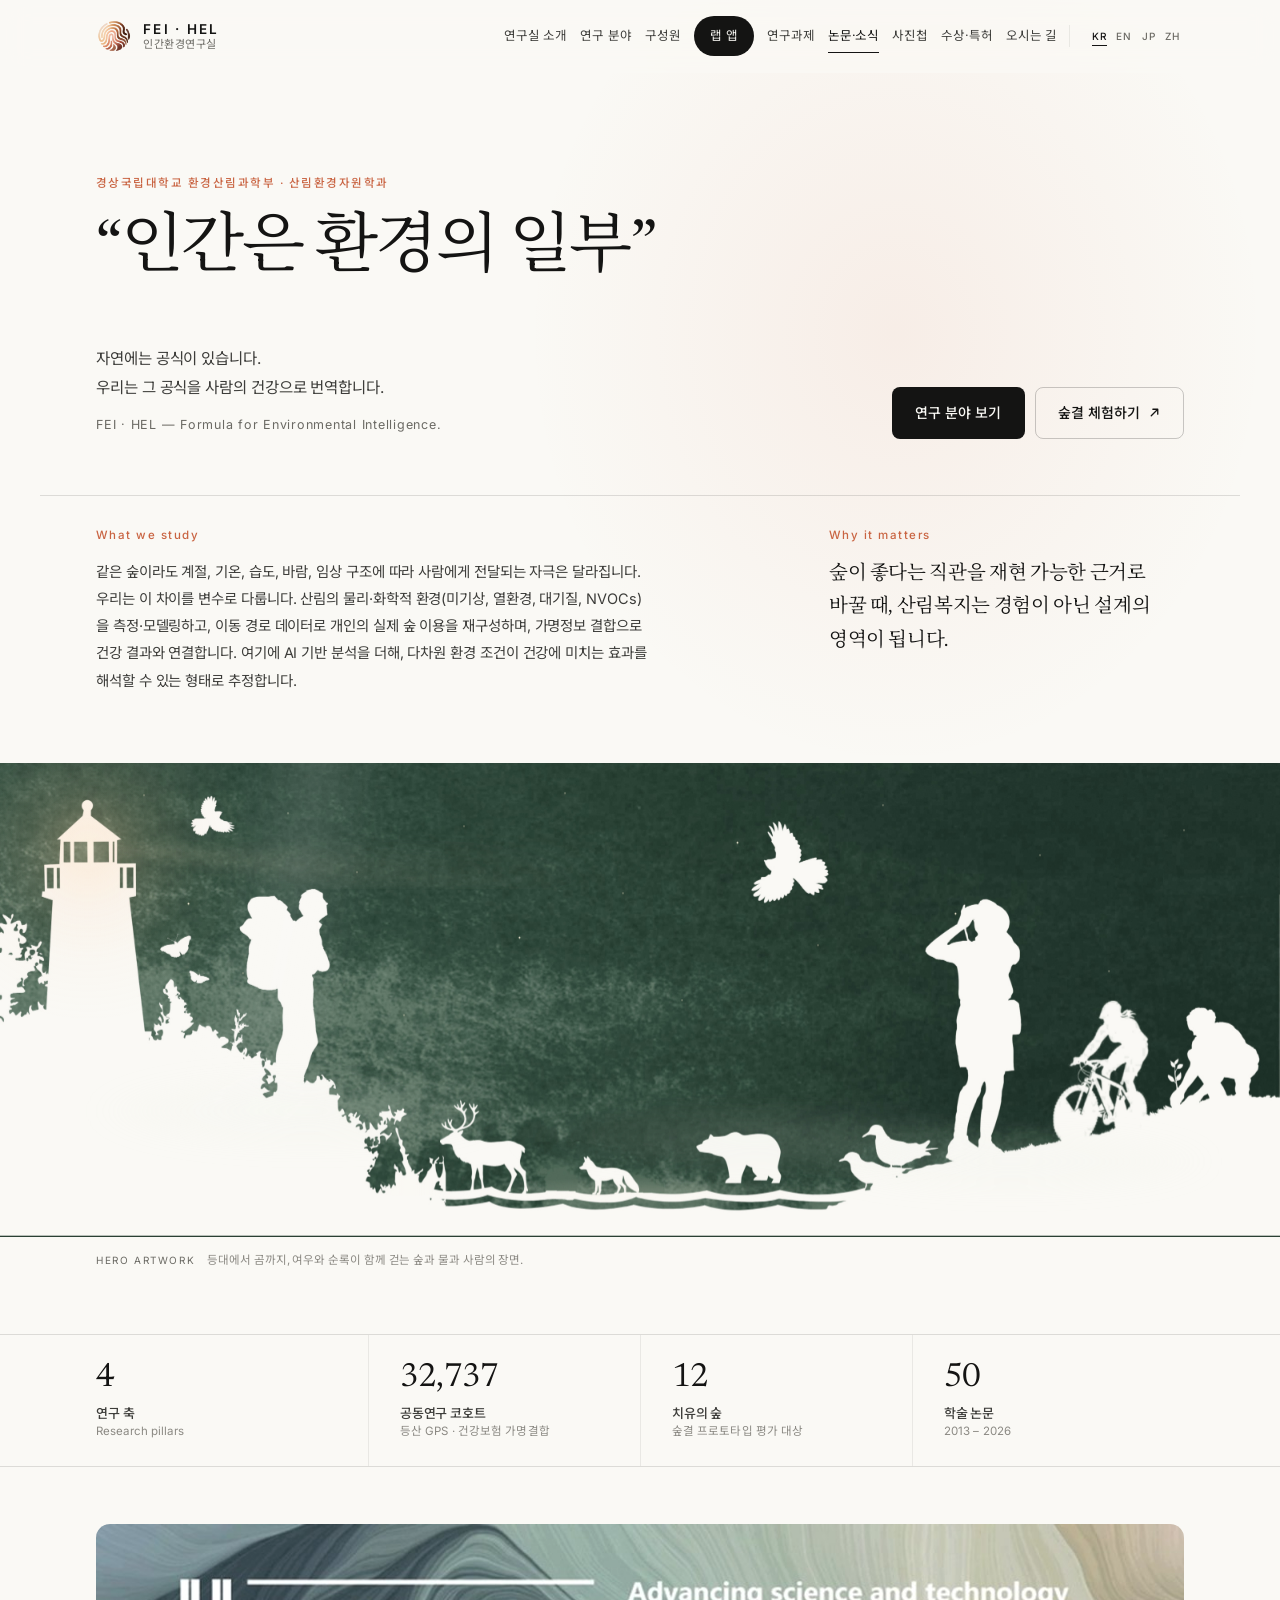
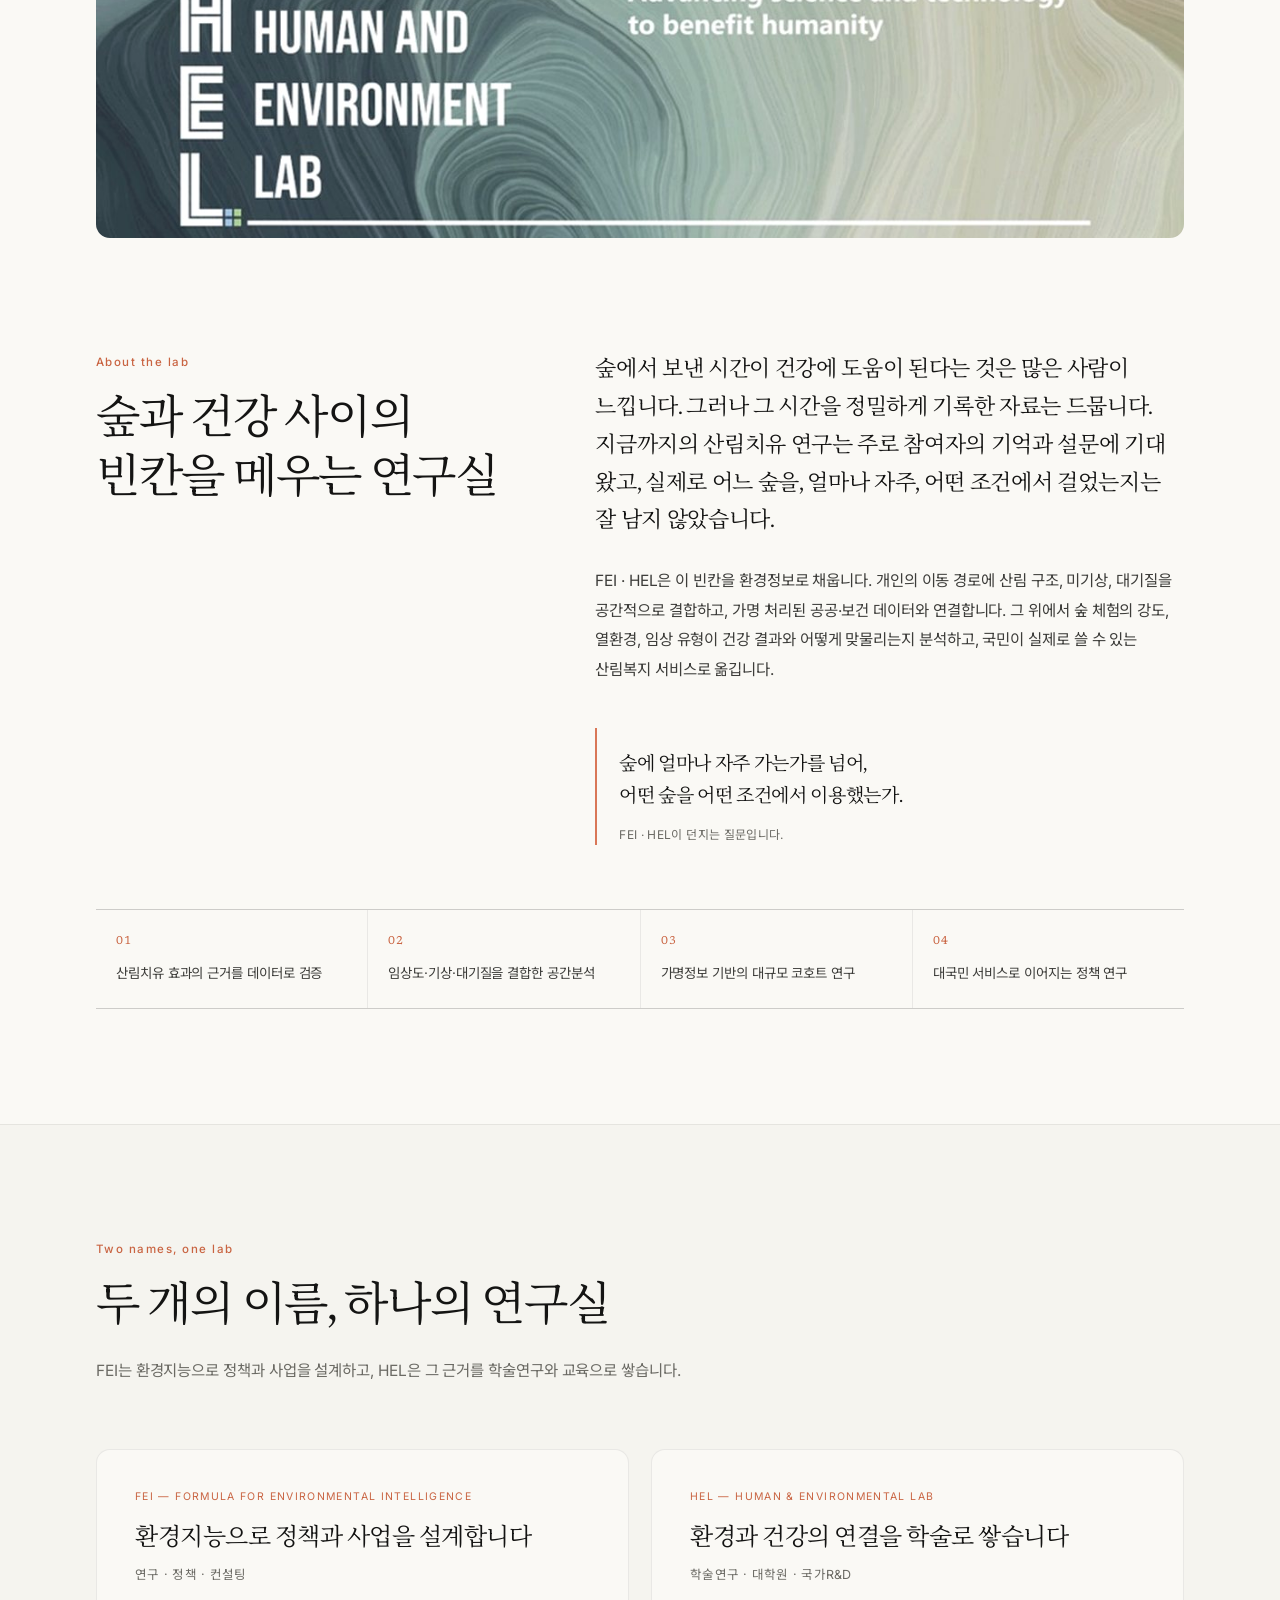
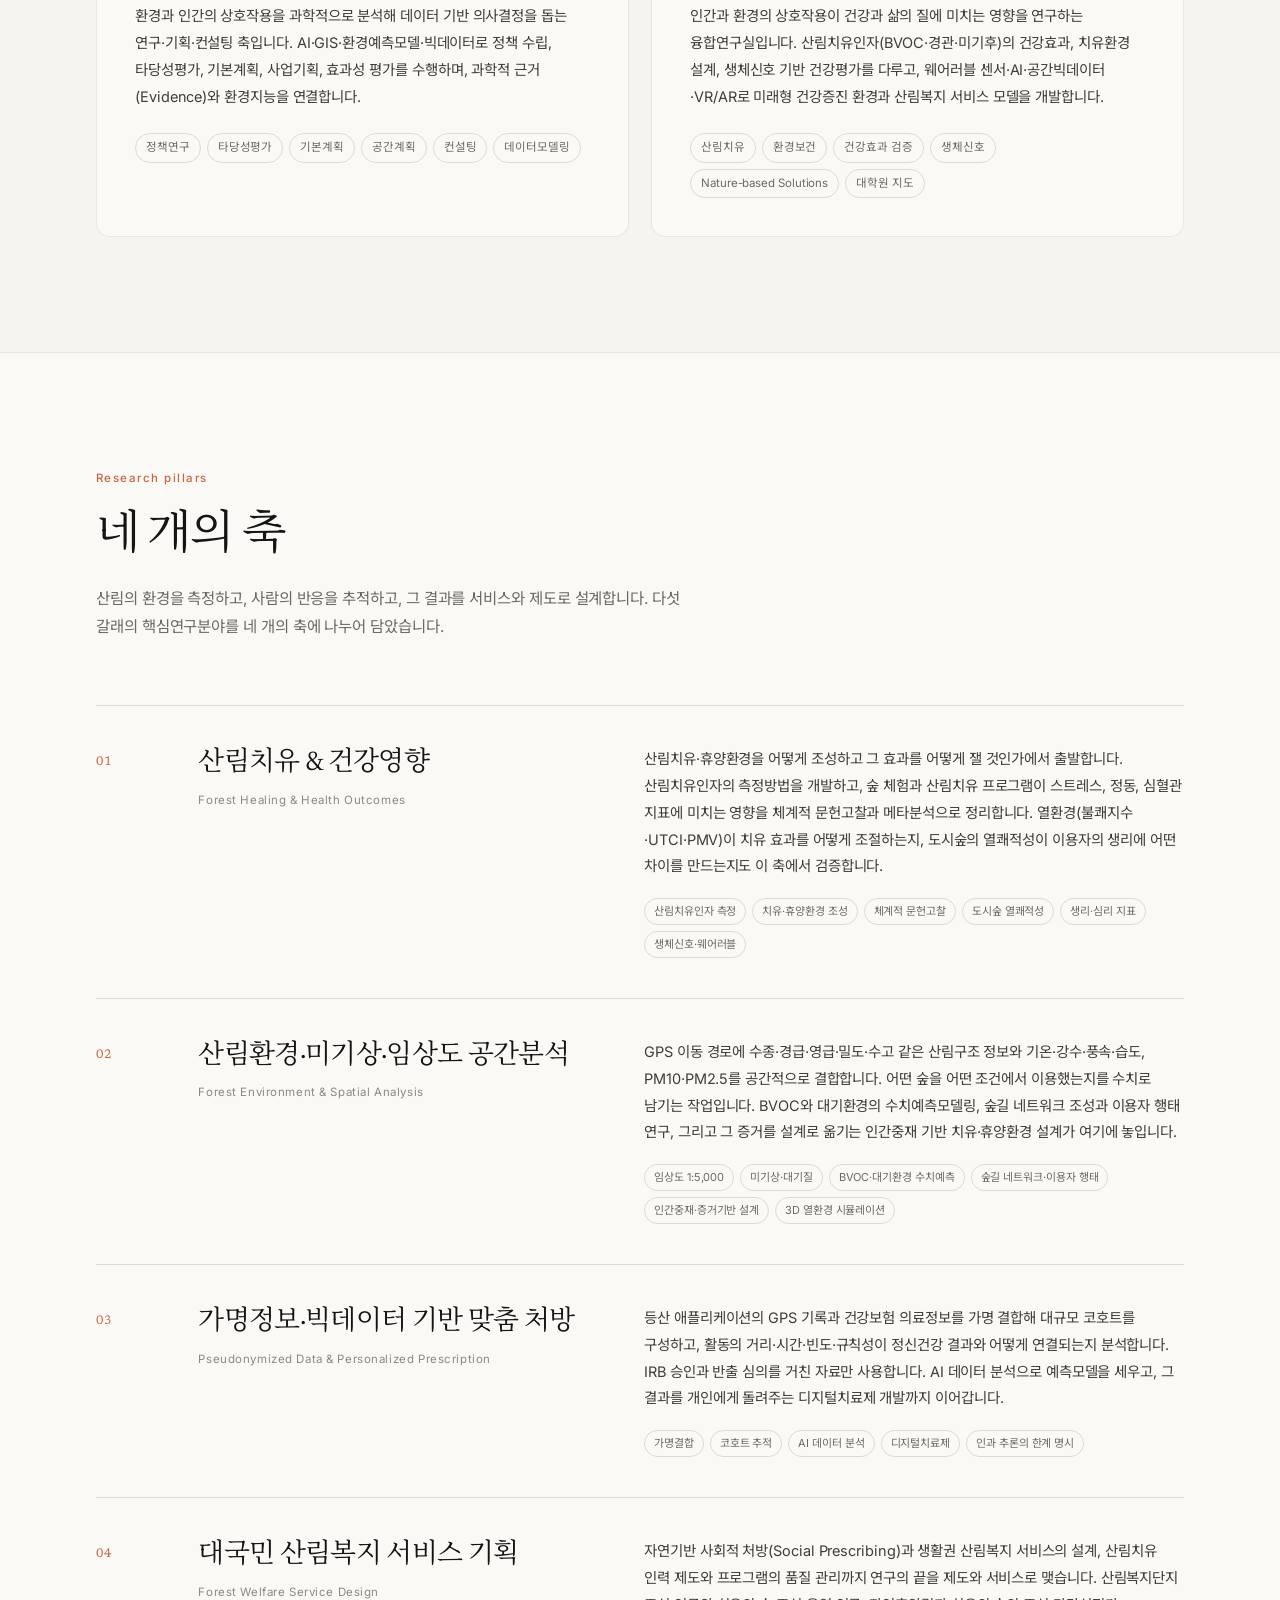
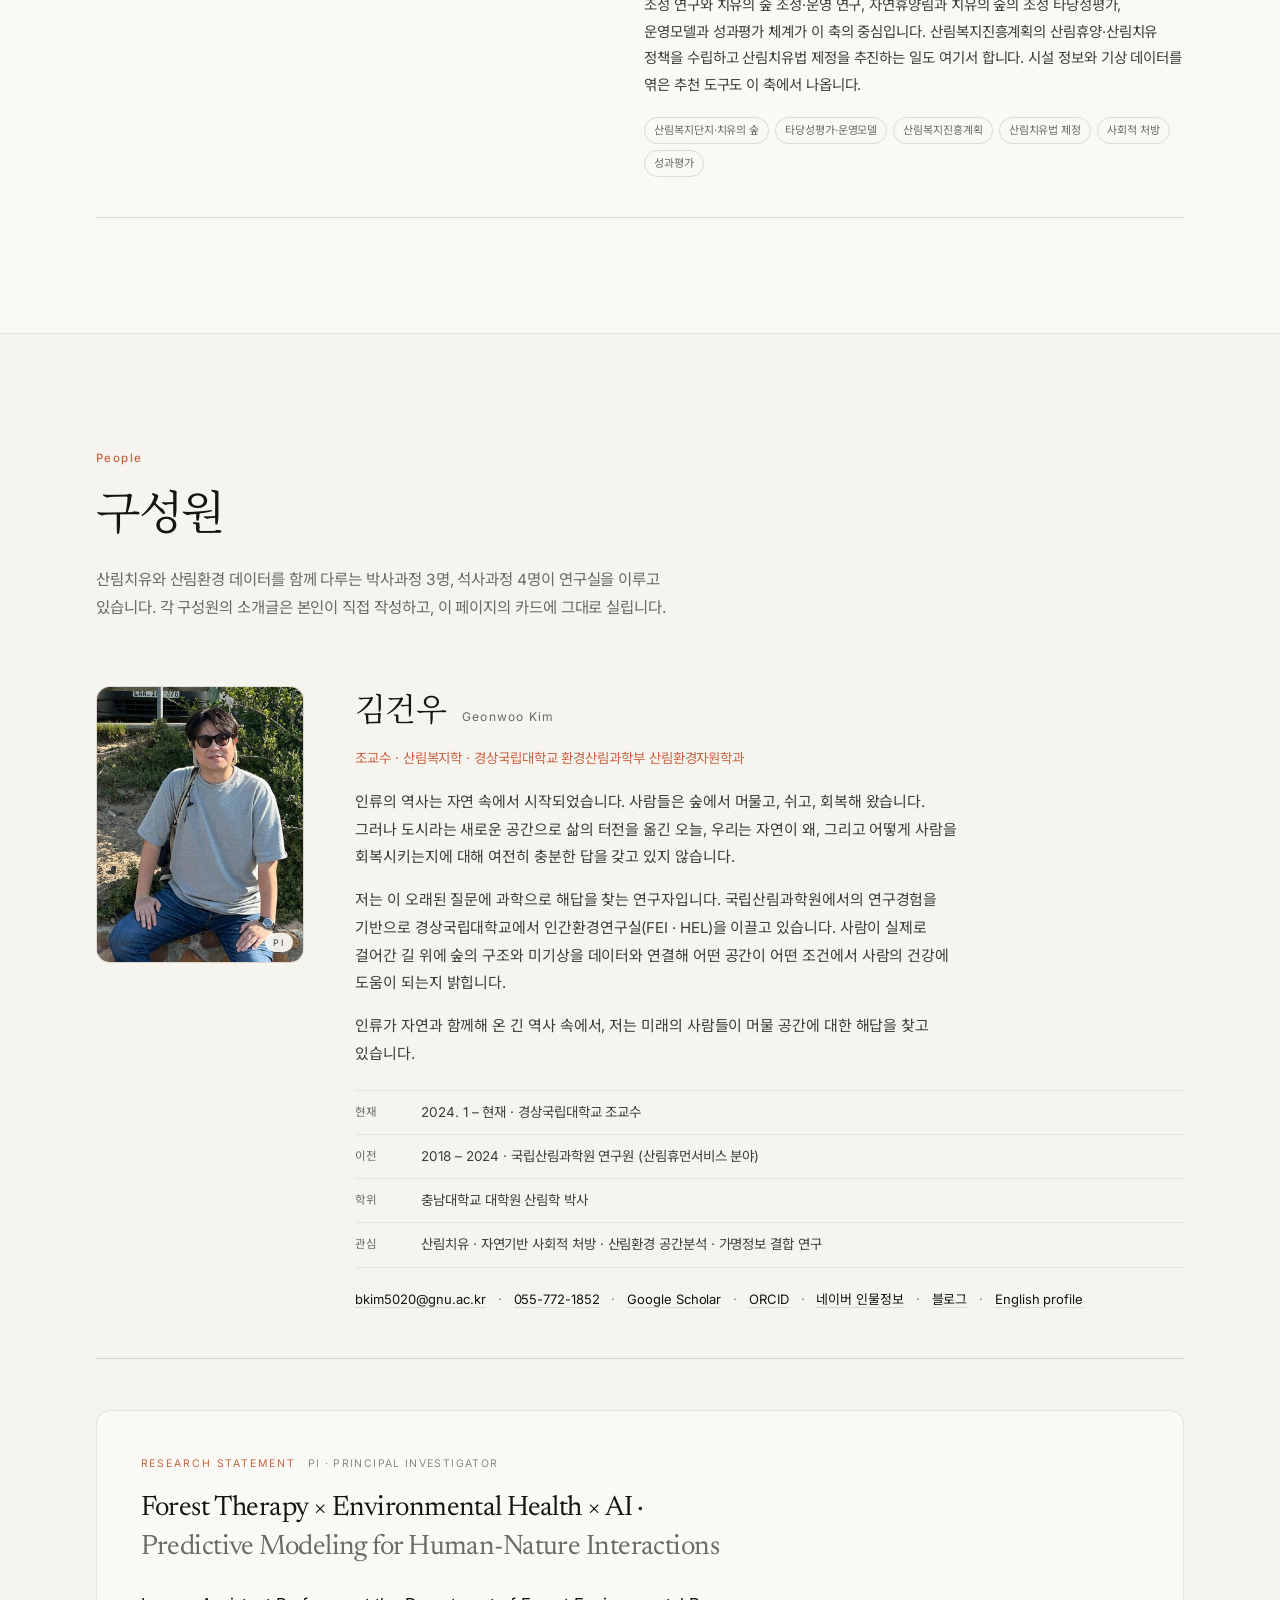
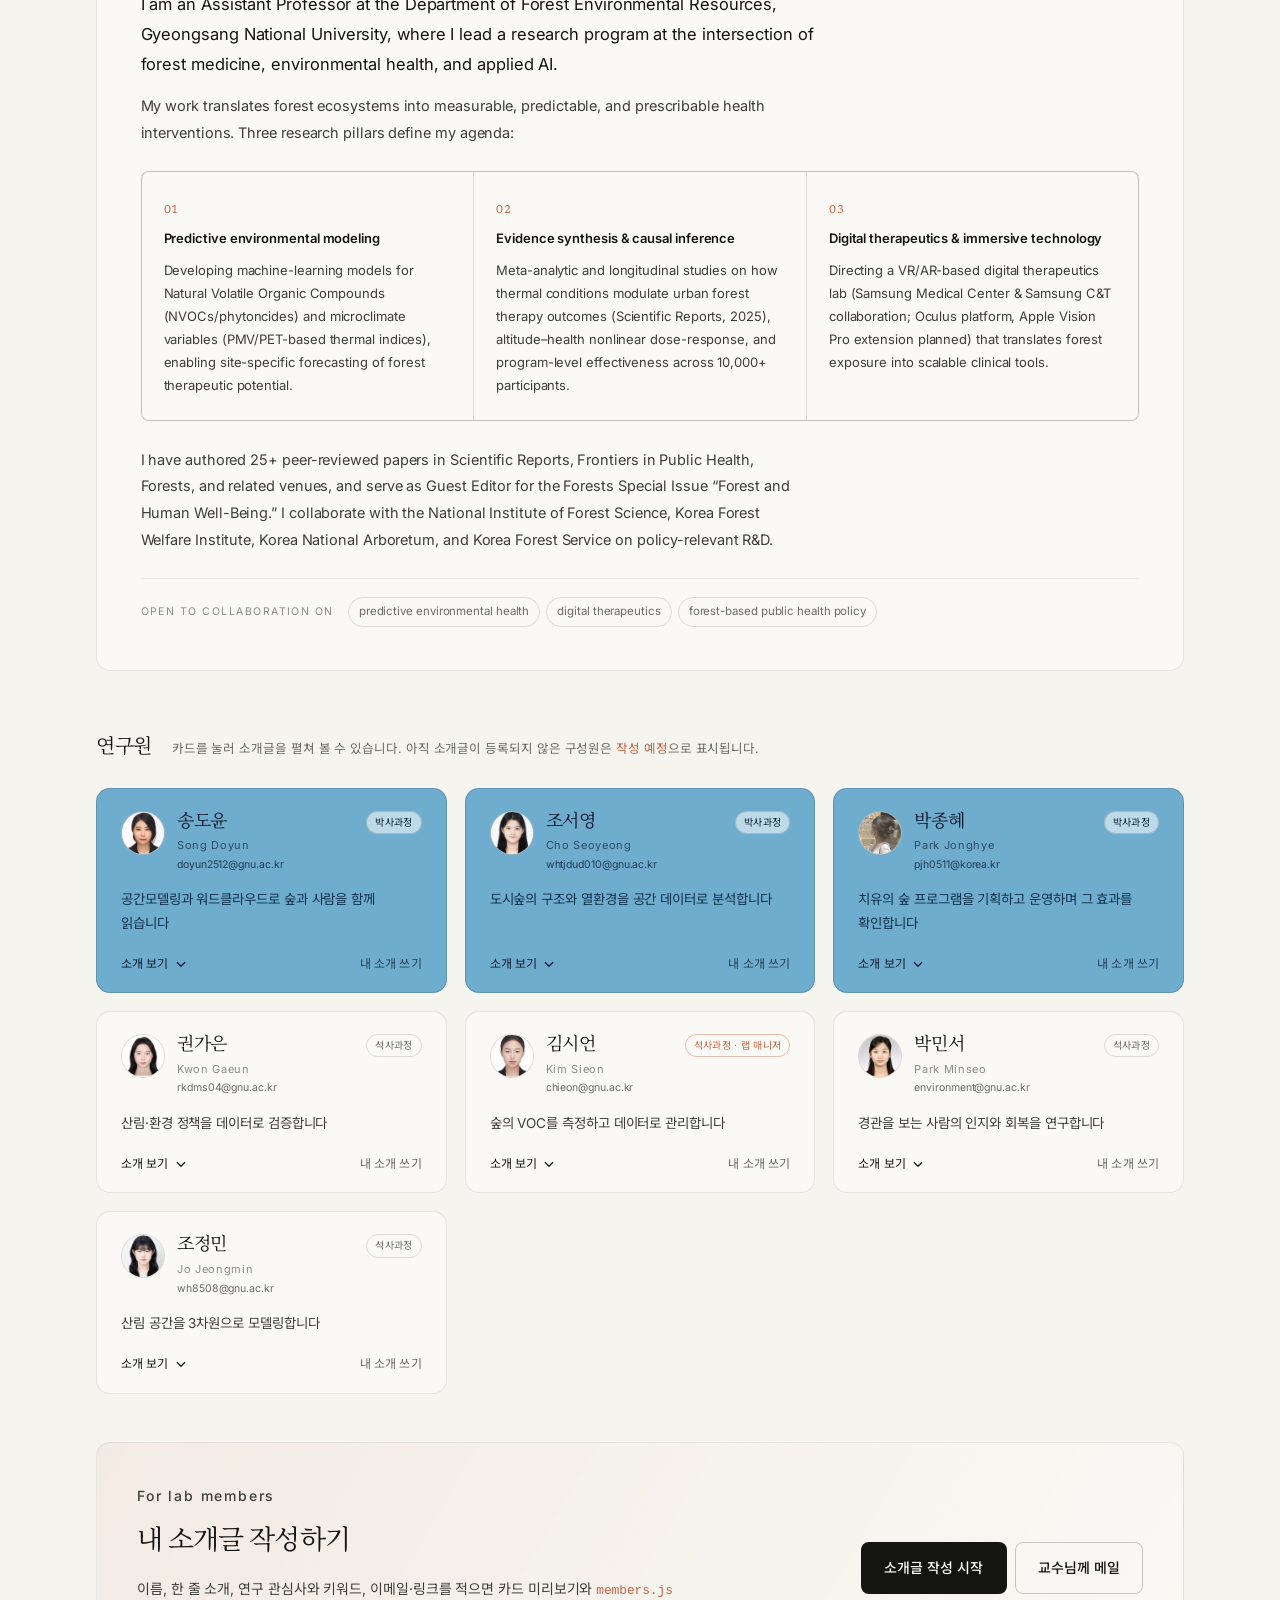
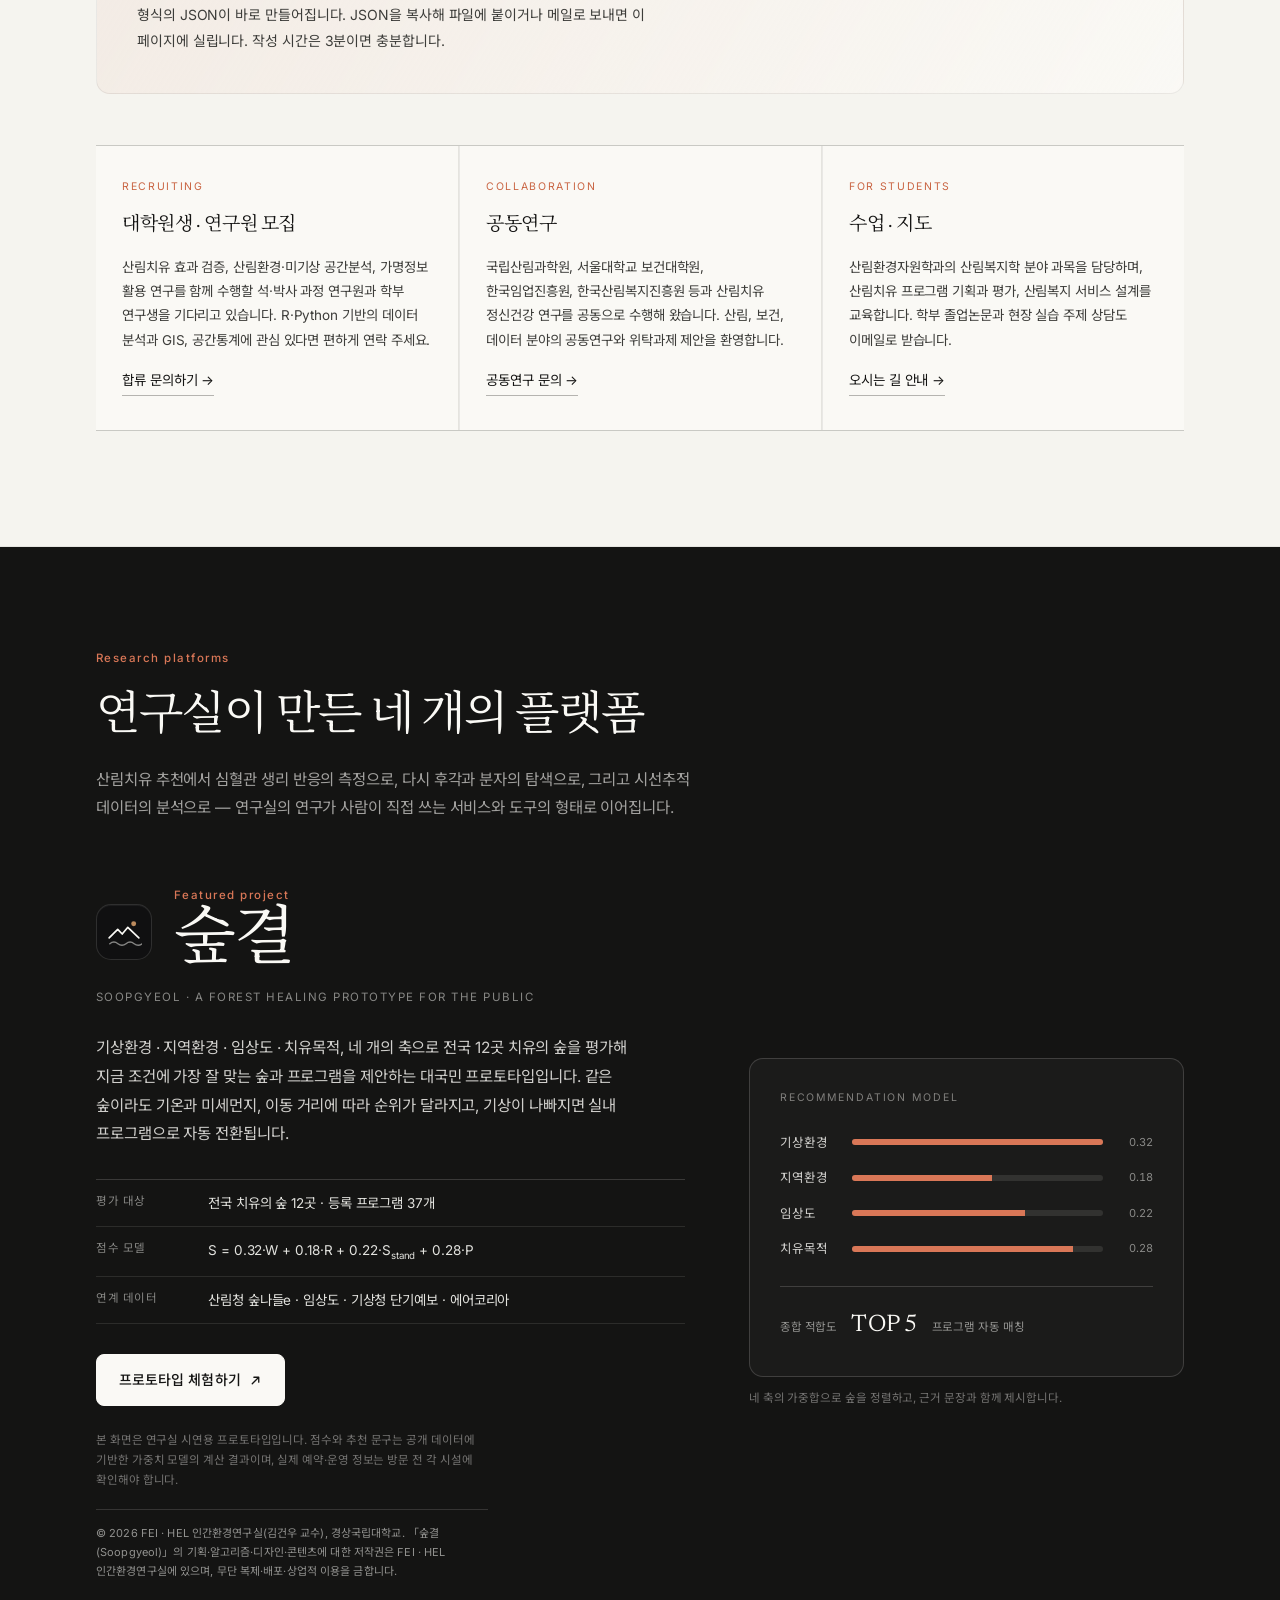
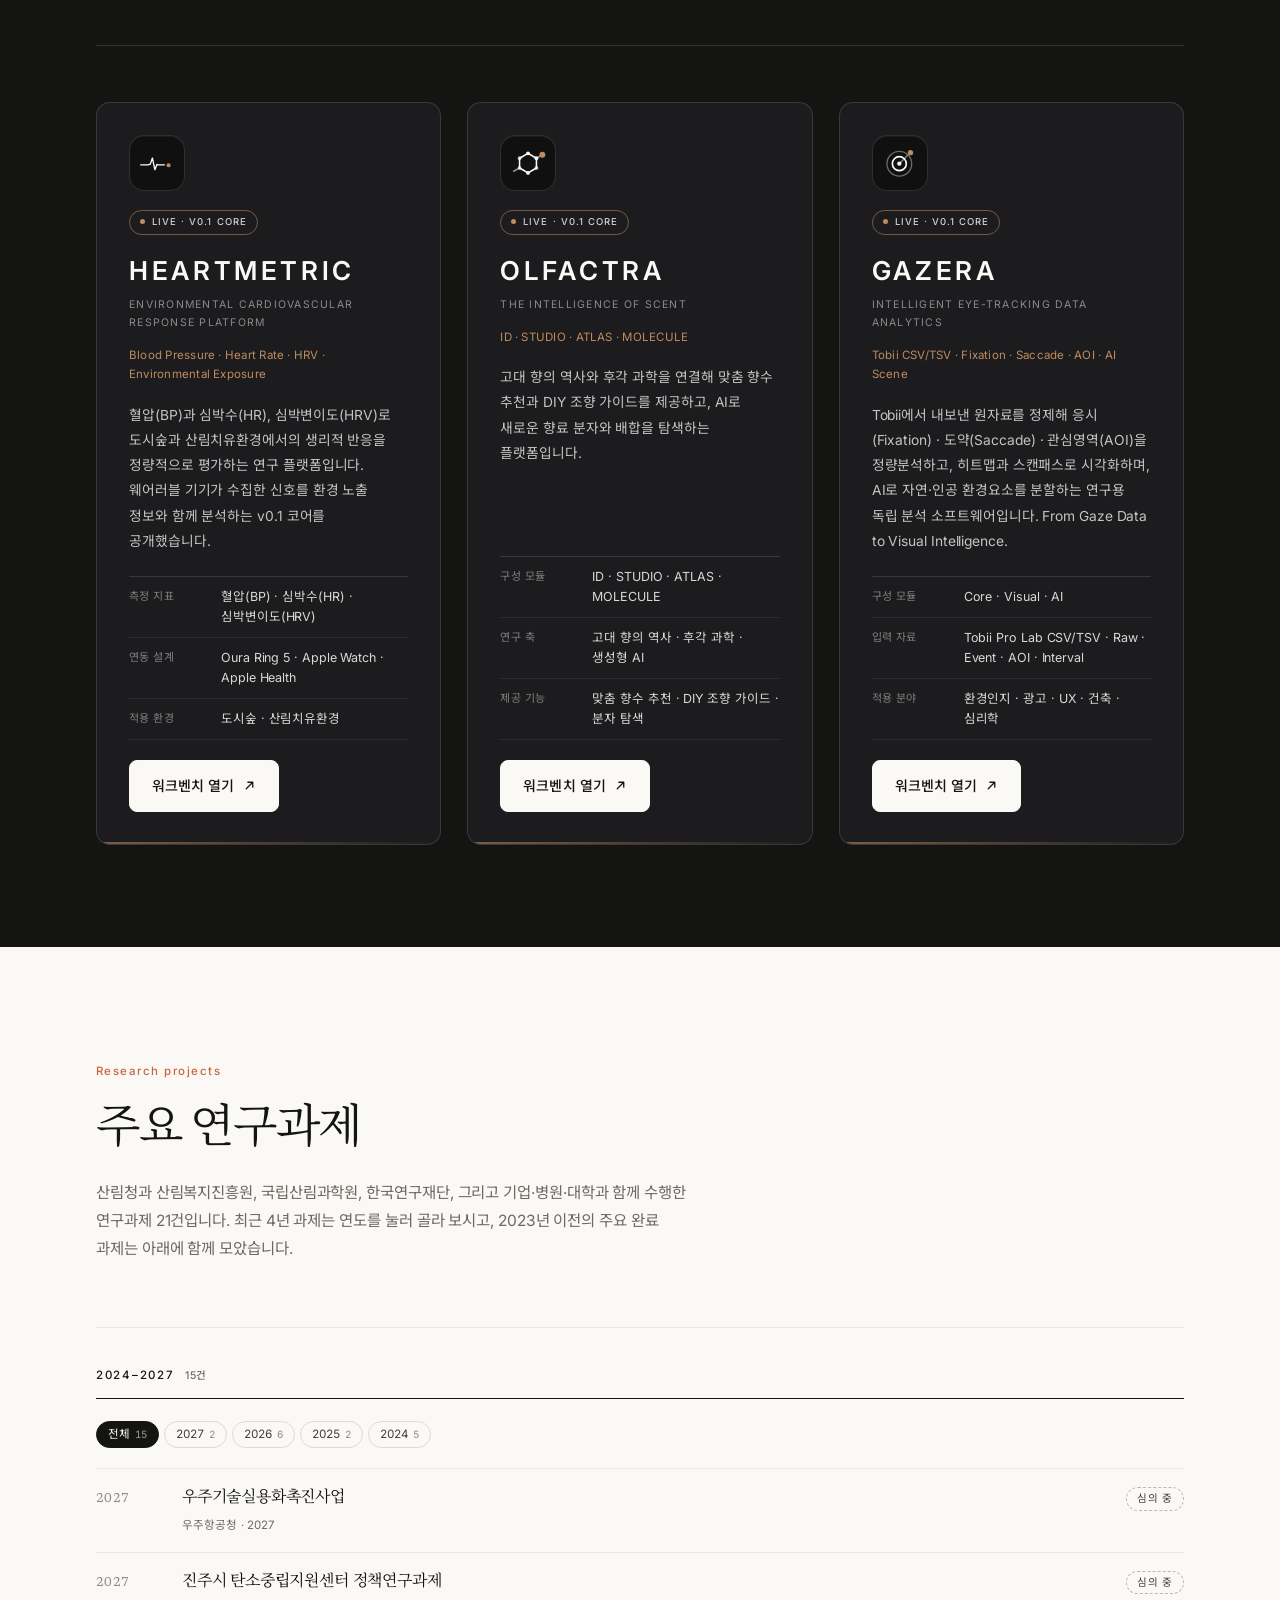
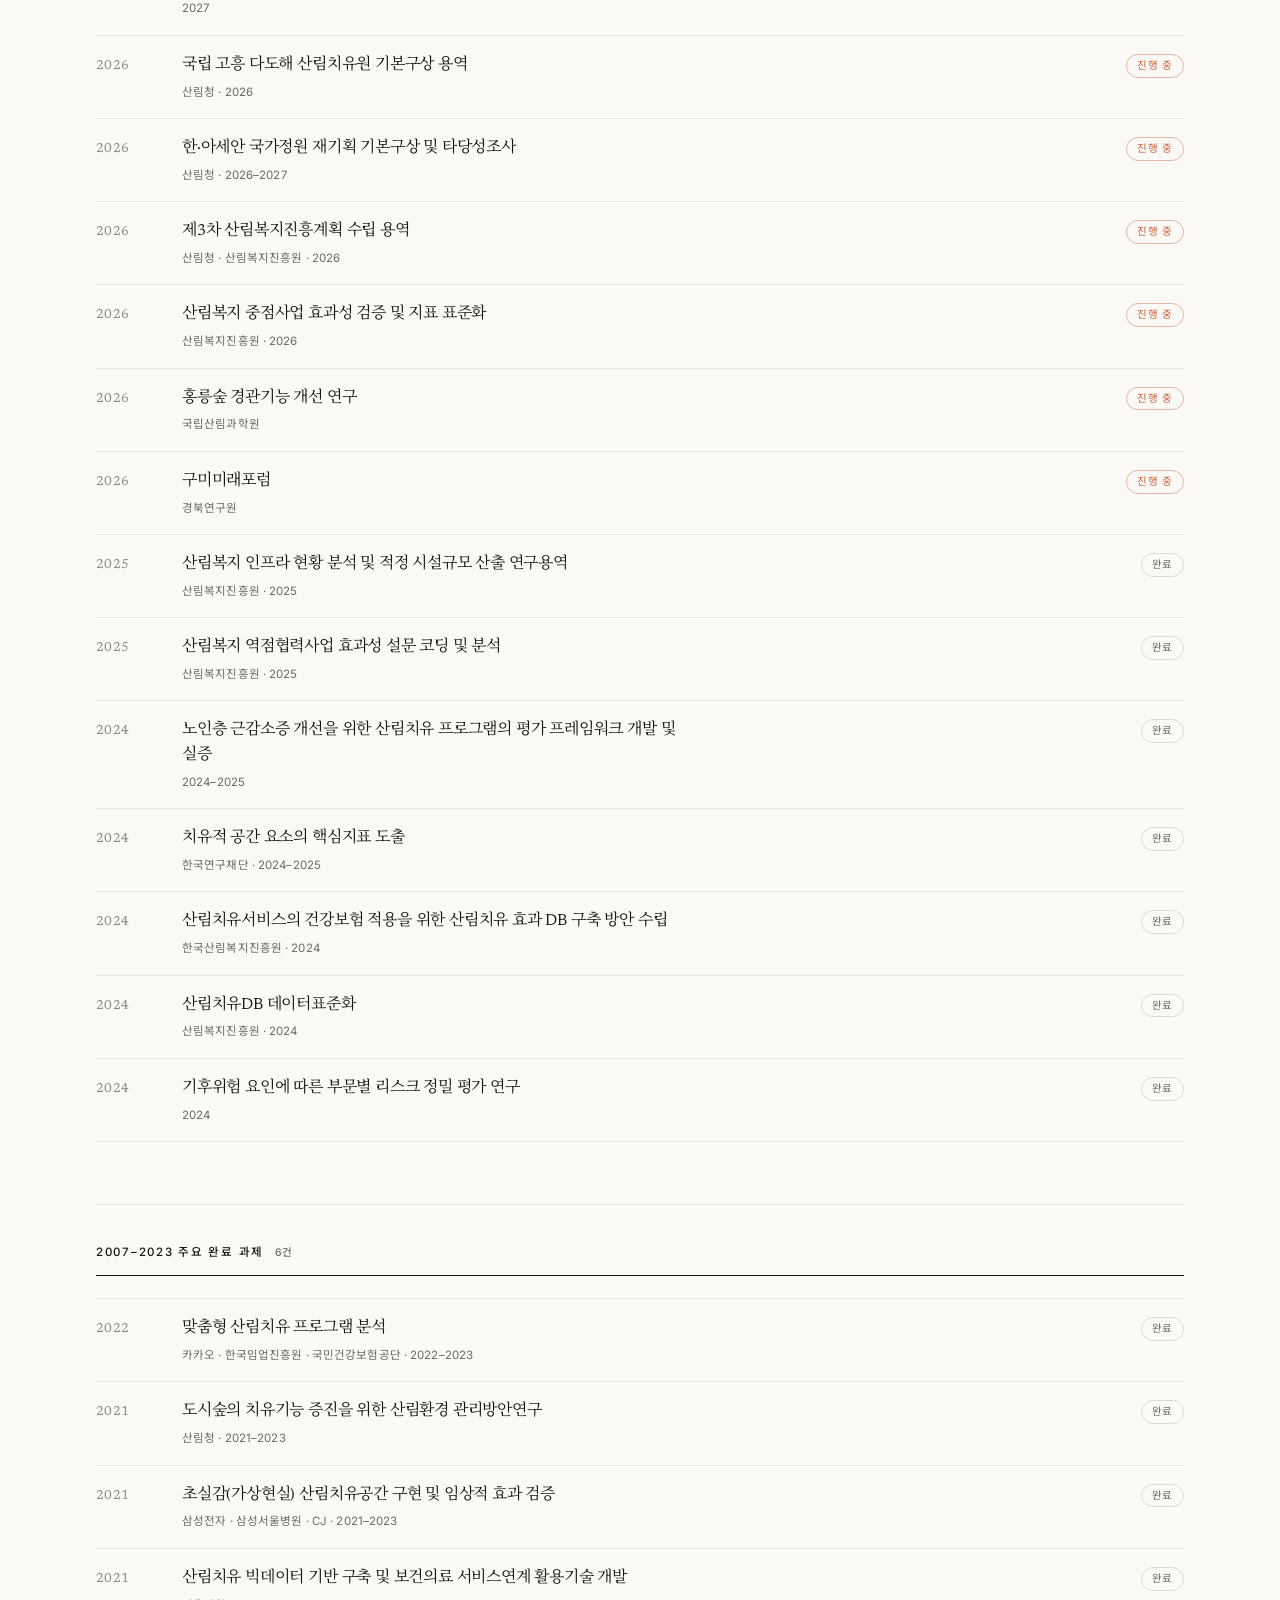
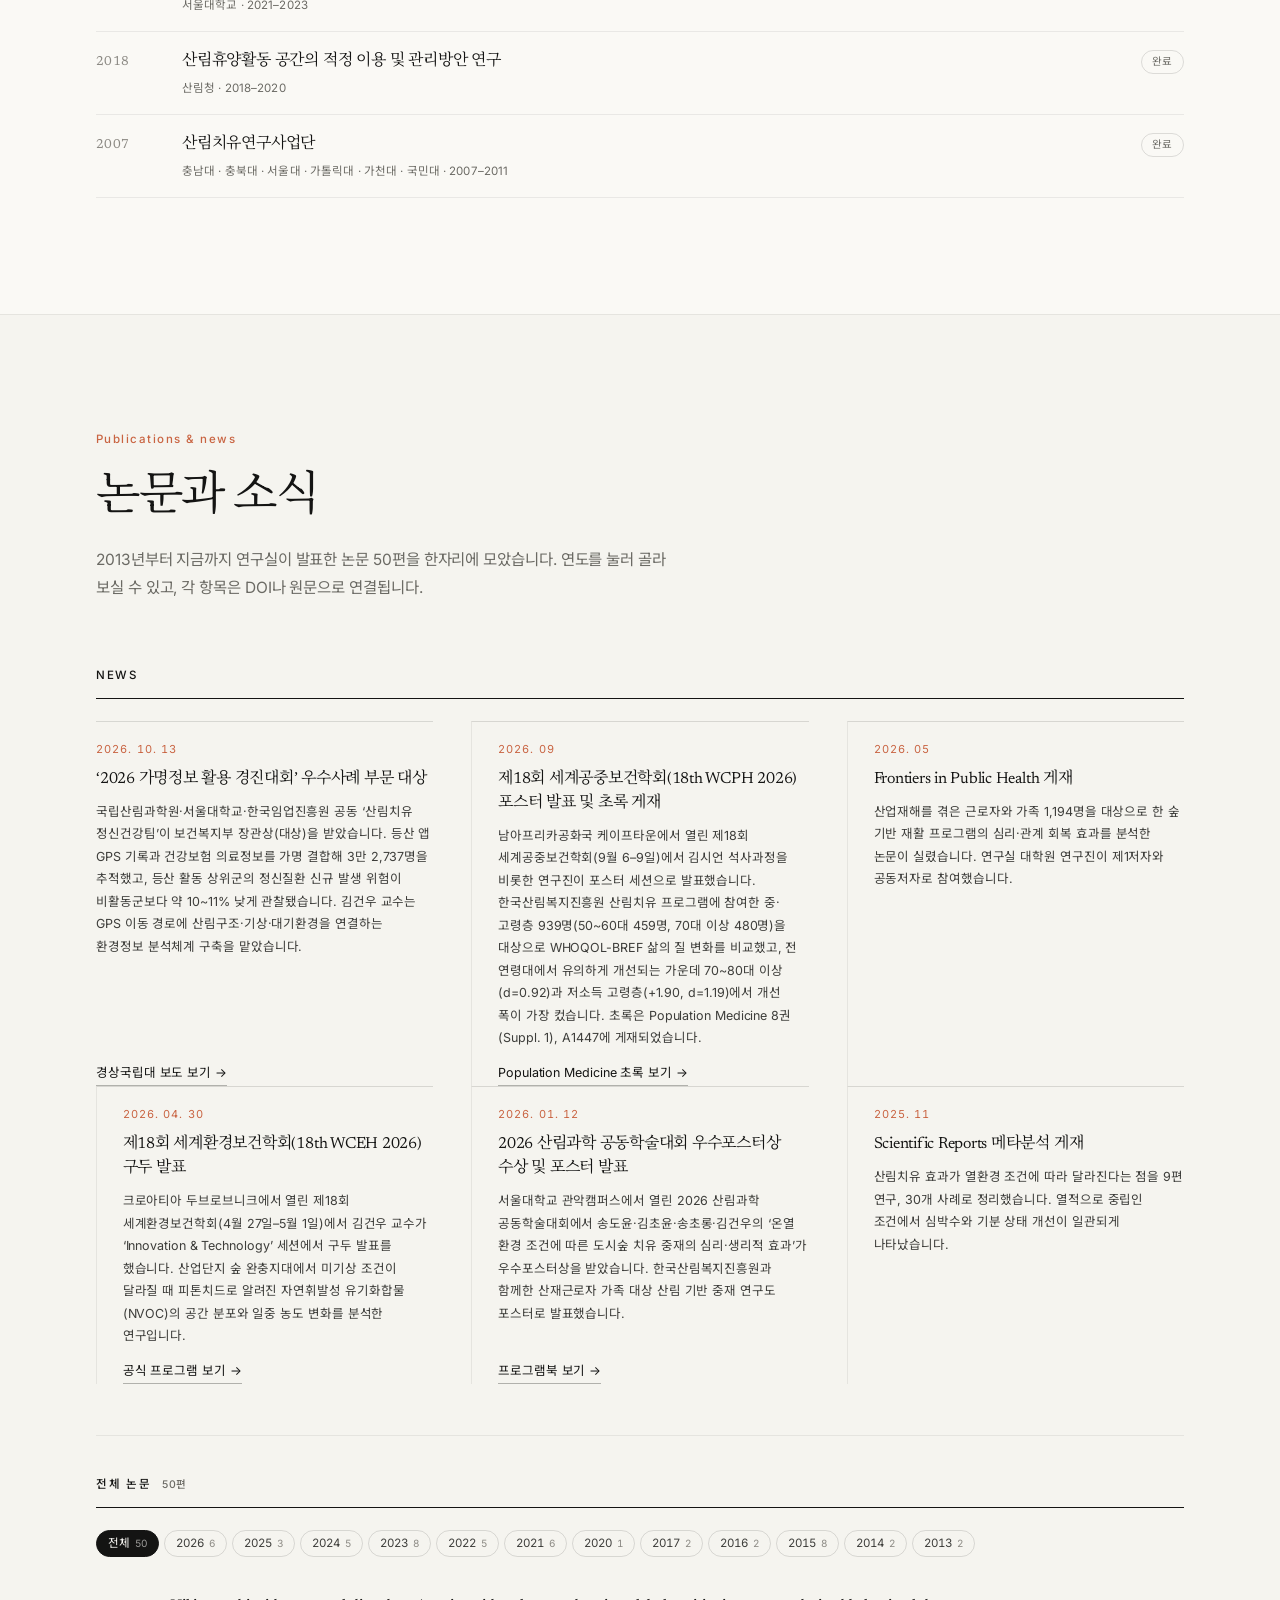
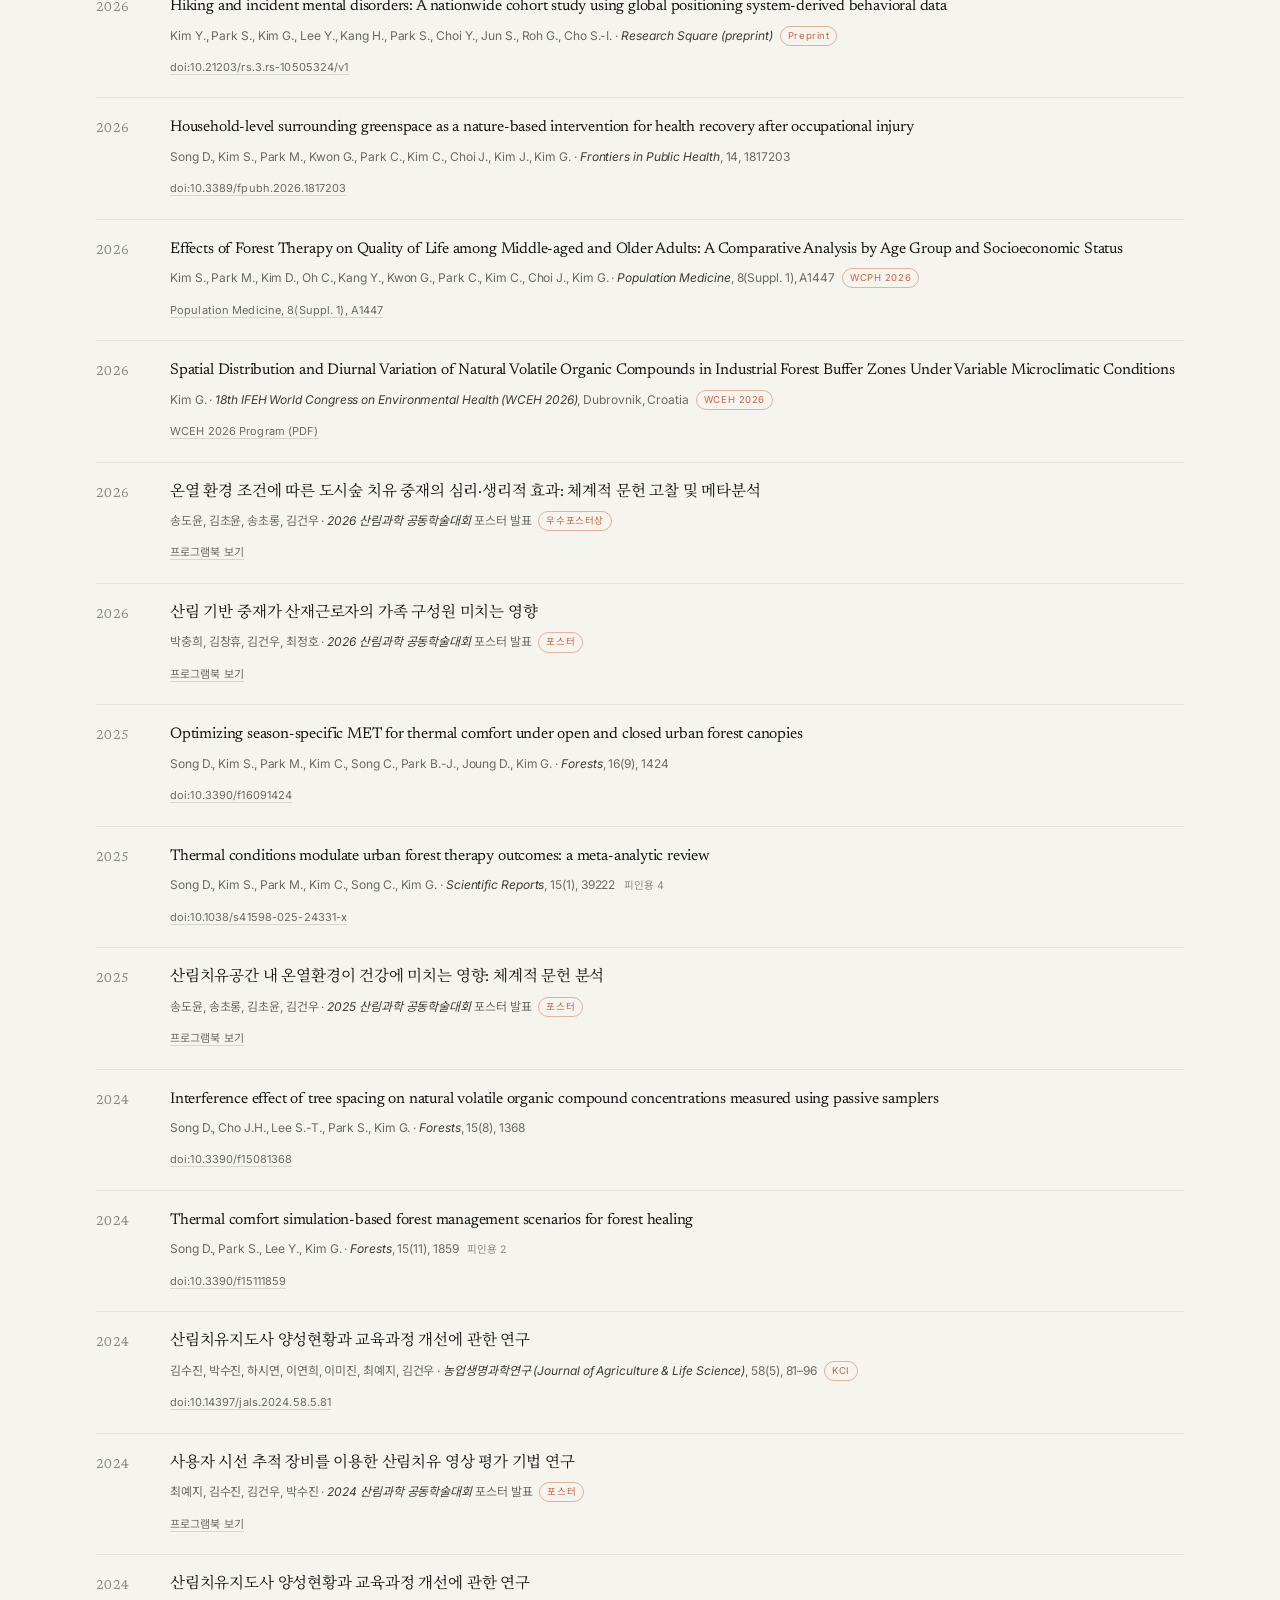
==== commit f242125a: "heartmetric: 카드 본문 시제 수정(구조 설계 → v0.1 코어 공개) + EN·JP·ZH 번역 현행화" ====
--- a/index.html
+++ b/index.html
@@ -730,7 +730,7 @@
           <p class="platform-text">
             혈압(BP)과 심박수(HR), 심박변이도(HRV)로 도시숲과 산림치유환경에서의 생리적 반응을
             정량적으로 평가하는 연구 플랫폼입니다. 웨어러블 기기가 수집한 신호를 환경 노출 정보와
-            함께 분석하는 구조를 설계하고 있습니다.
+            함께 분석하는 v0.1 코어를 공개했습니다.
           </p>
           <dl class="platform-facts">
             <div>
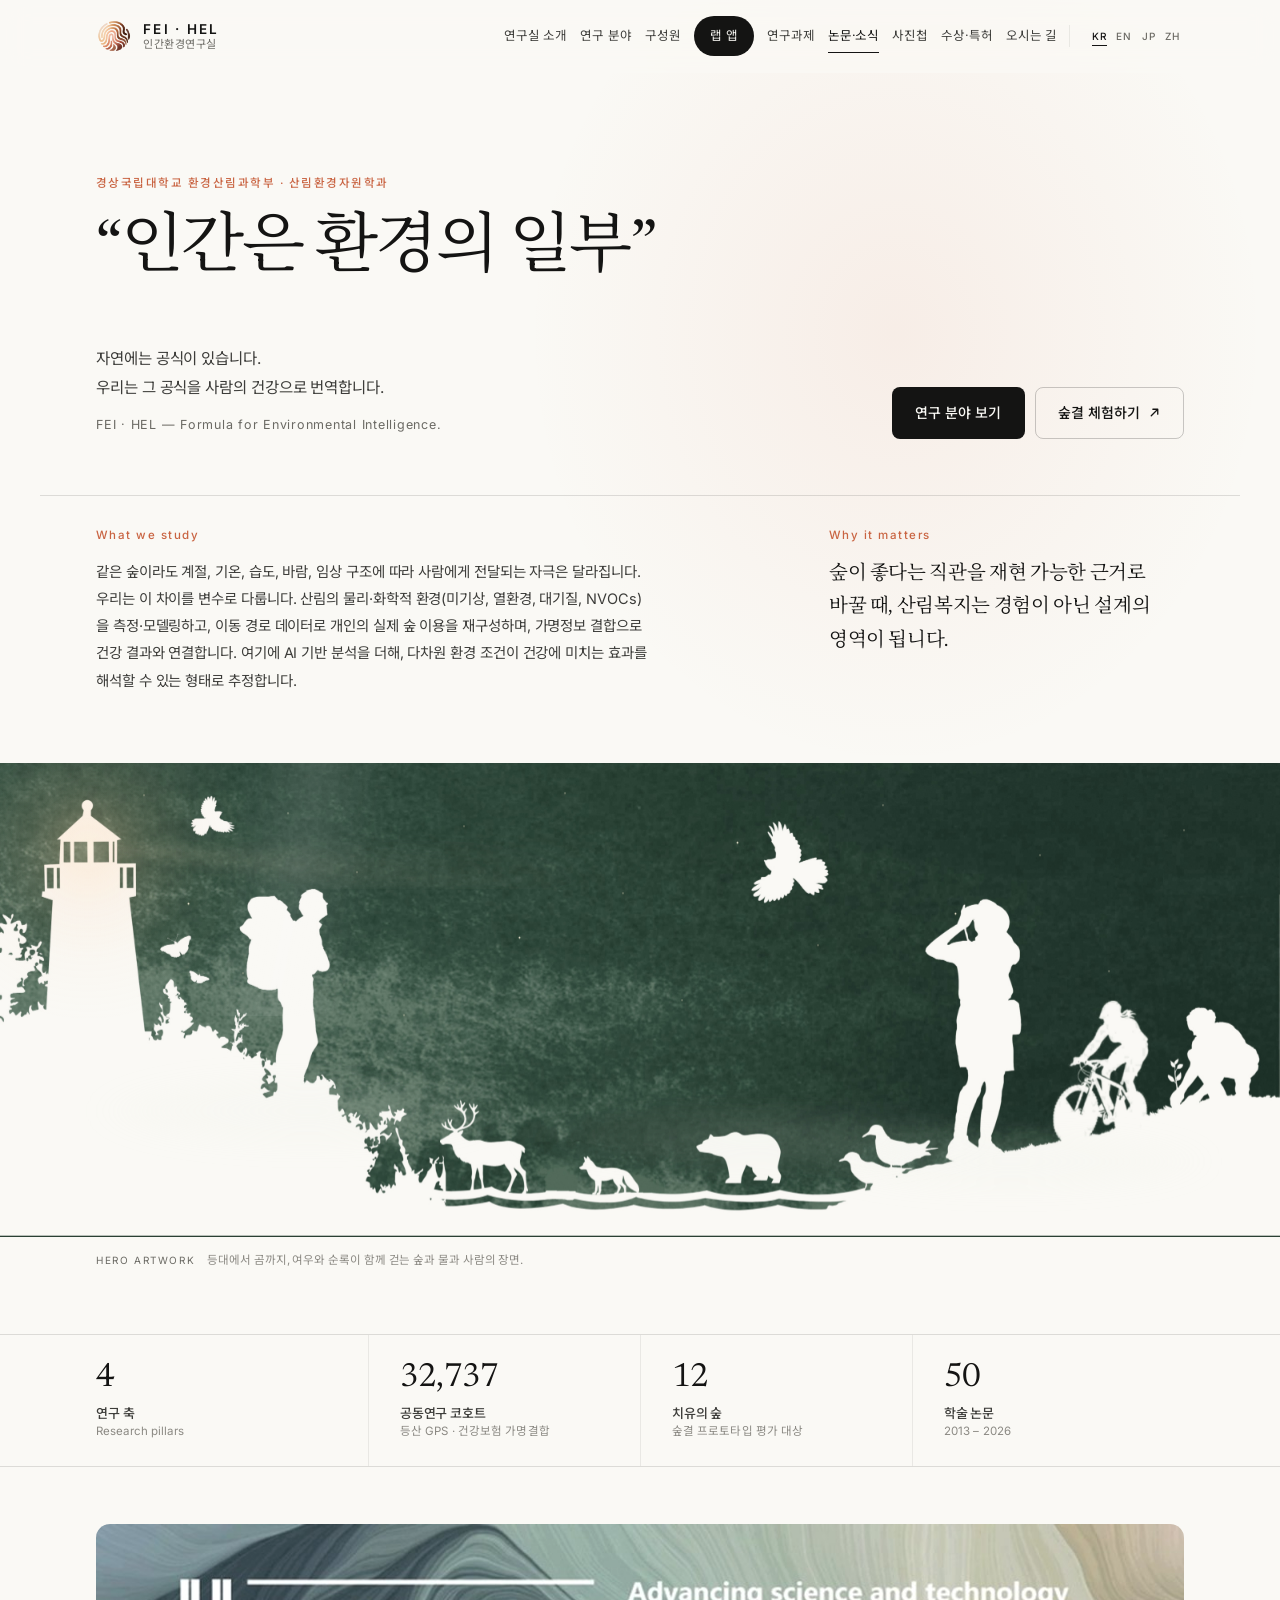
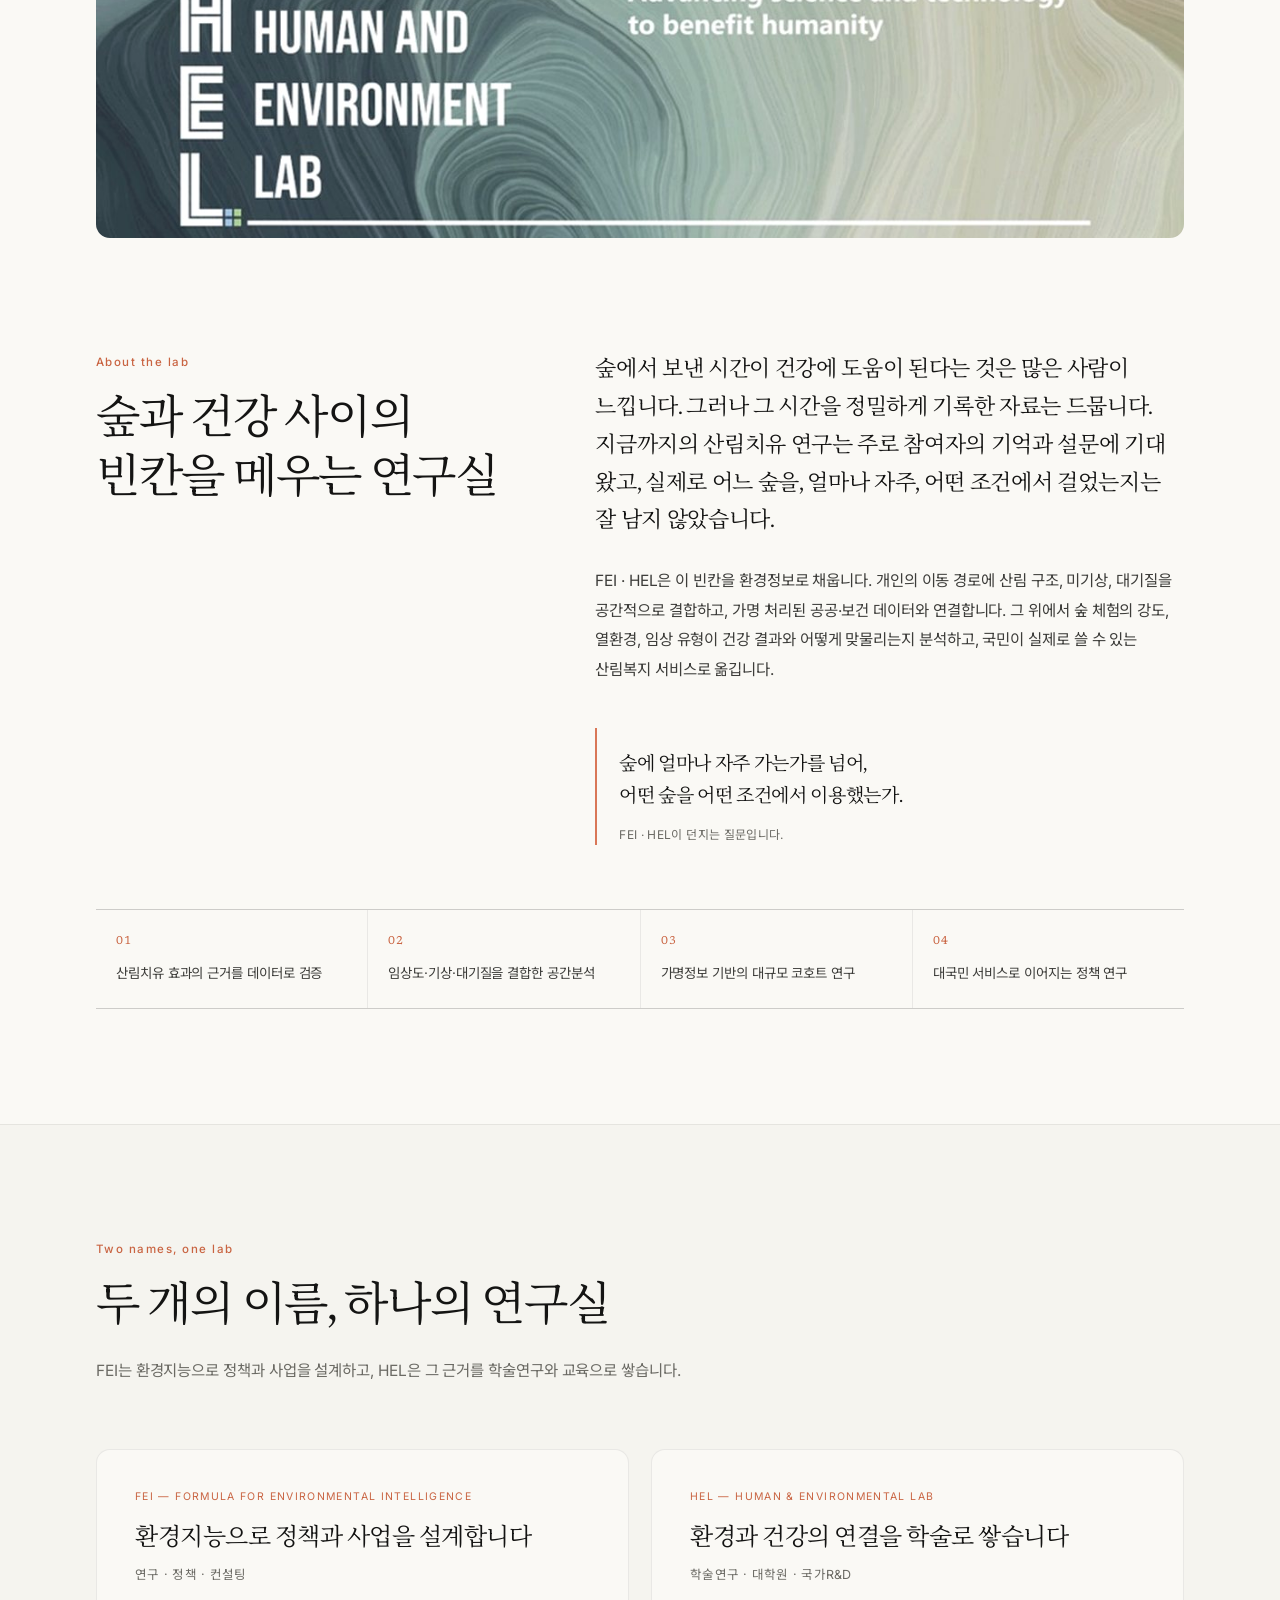
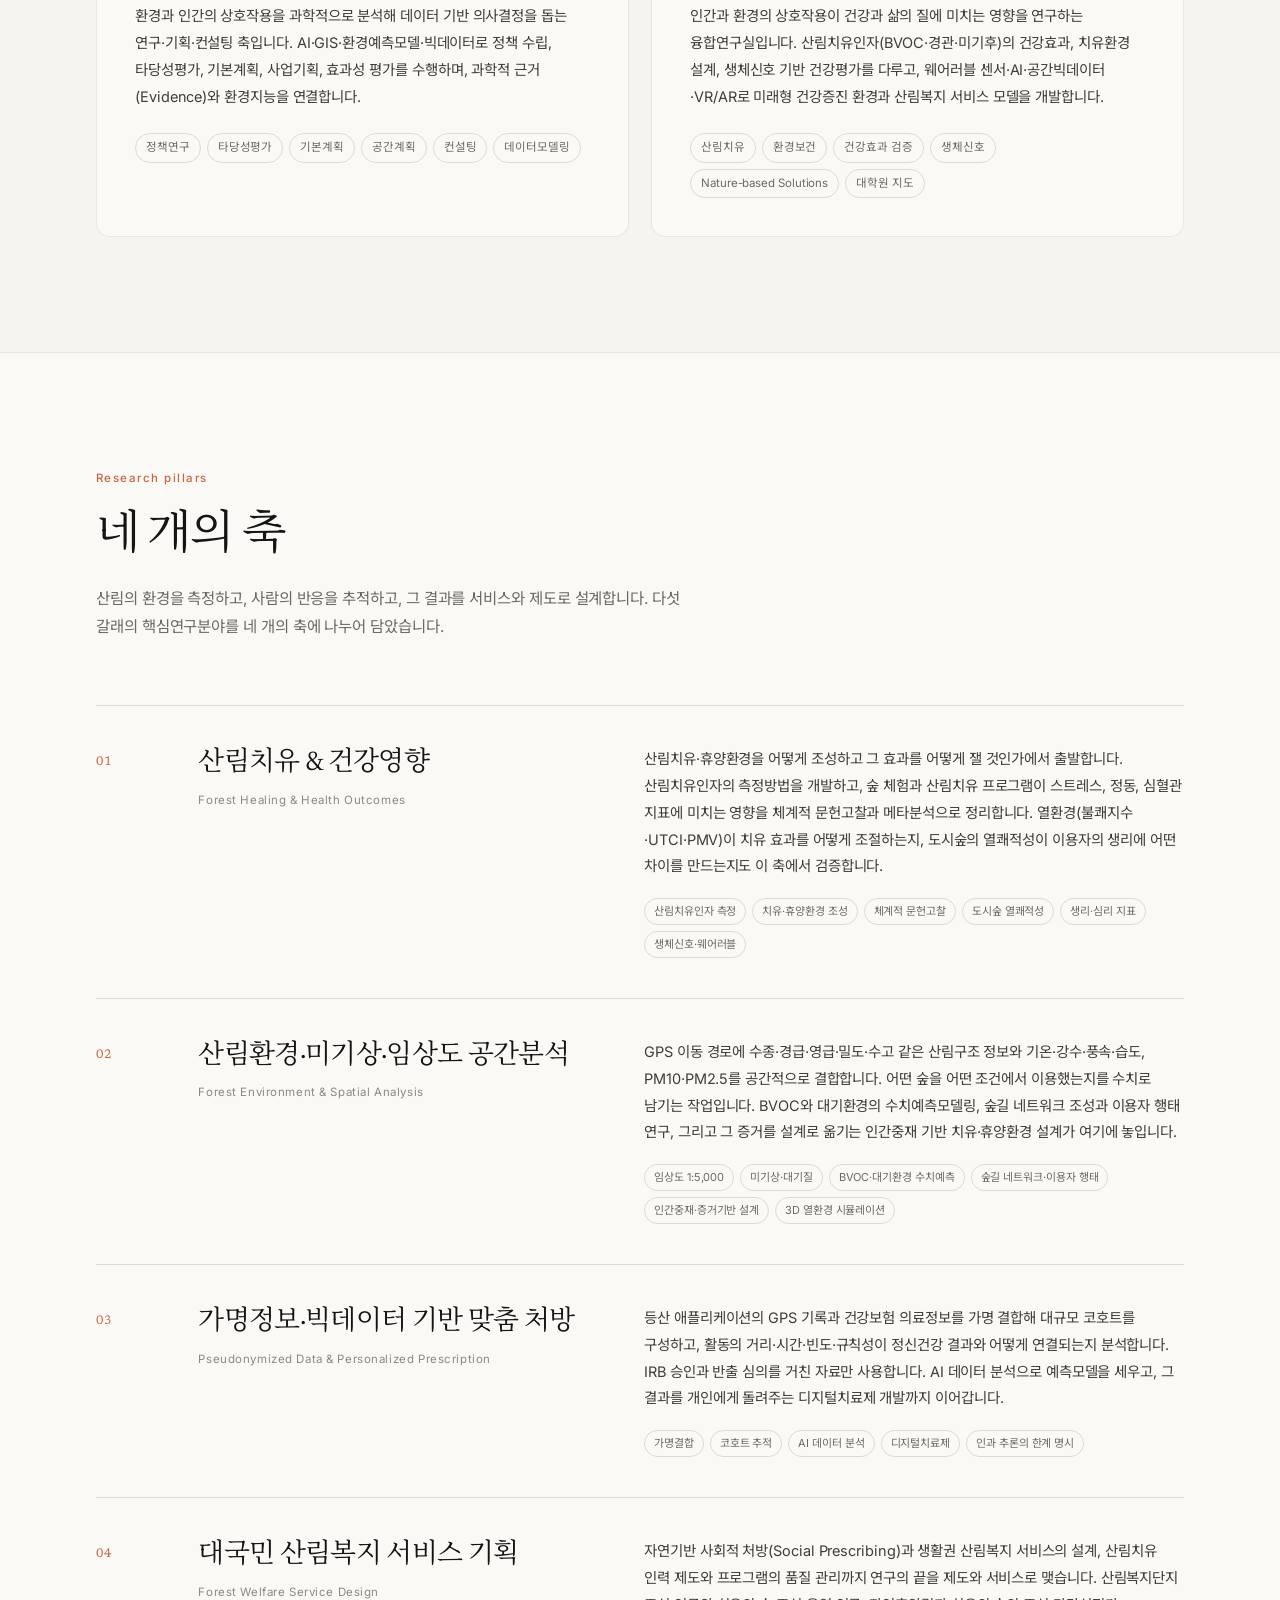
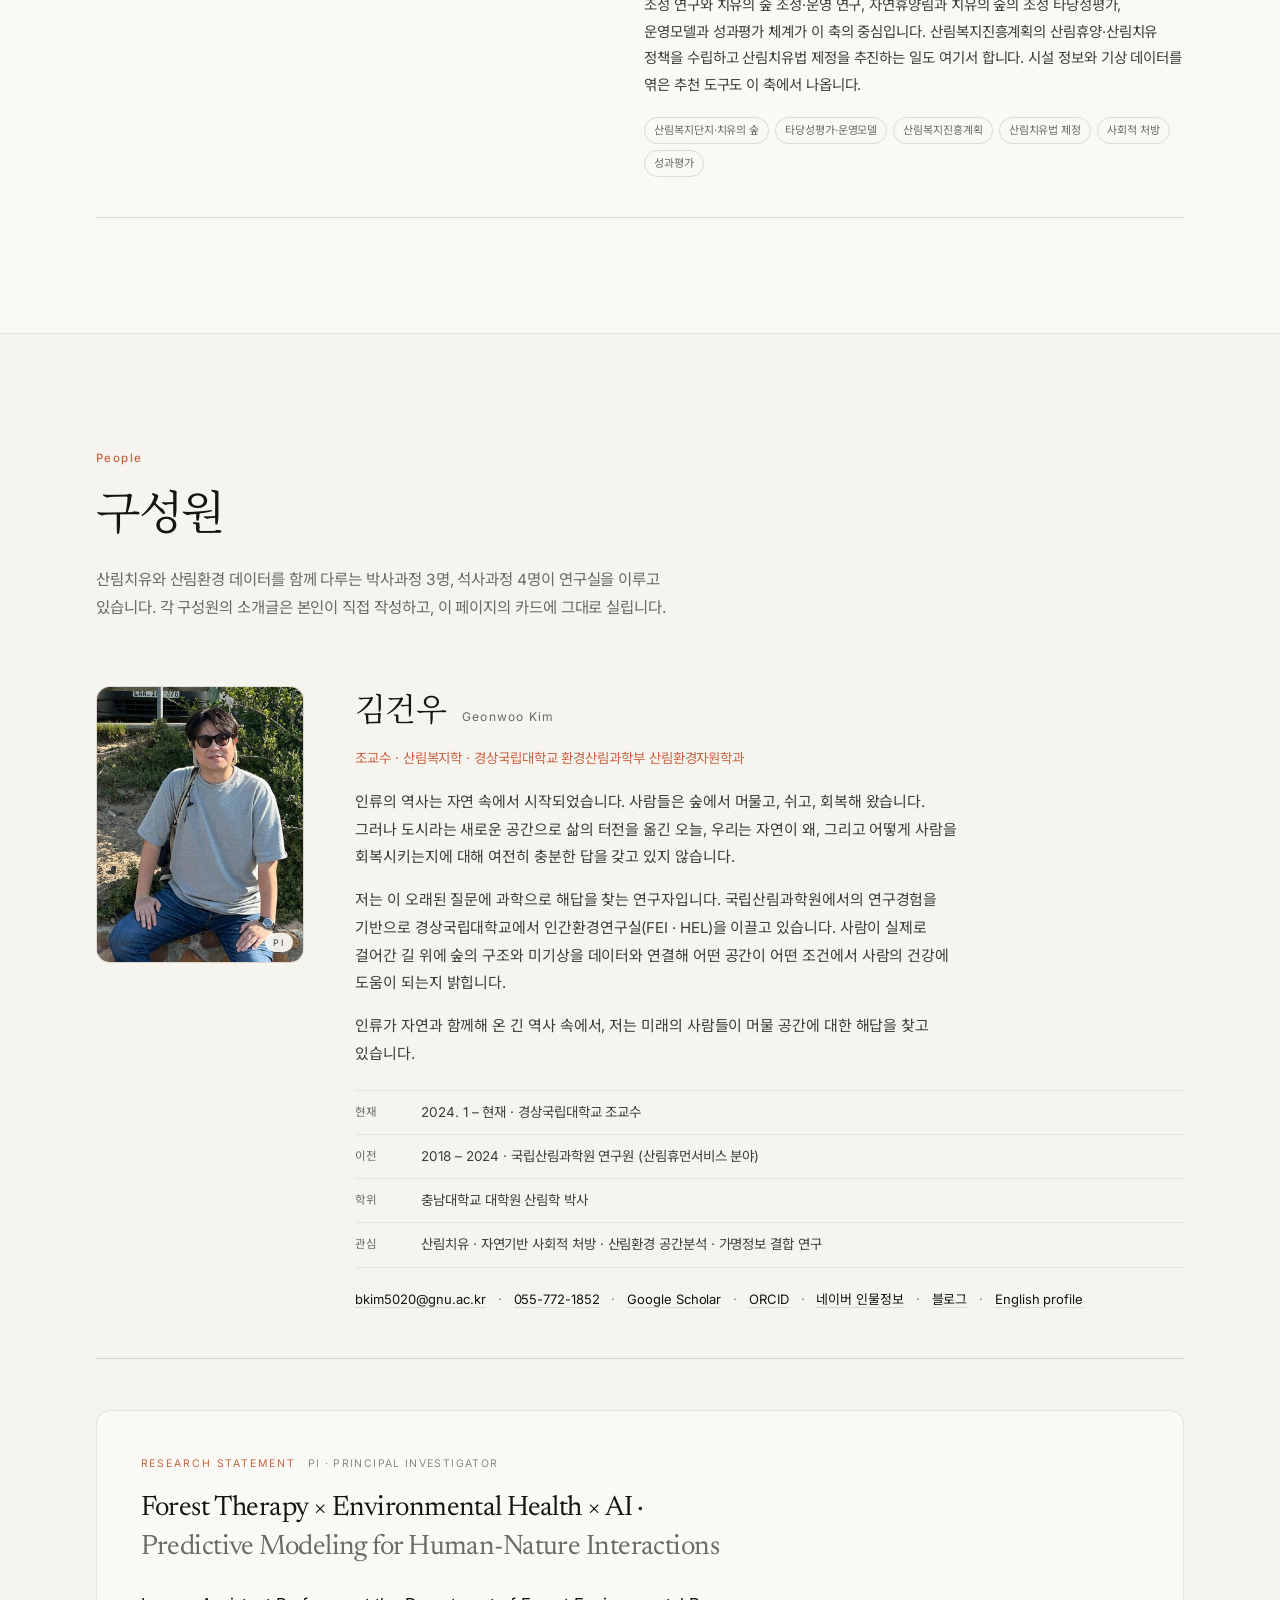
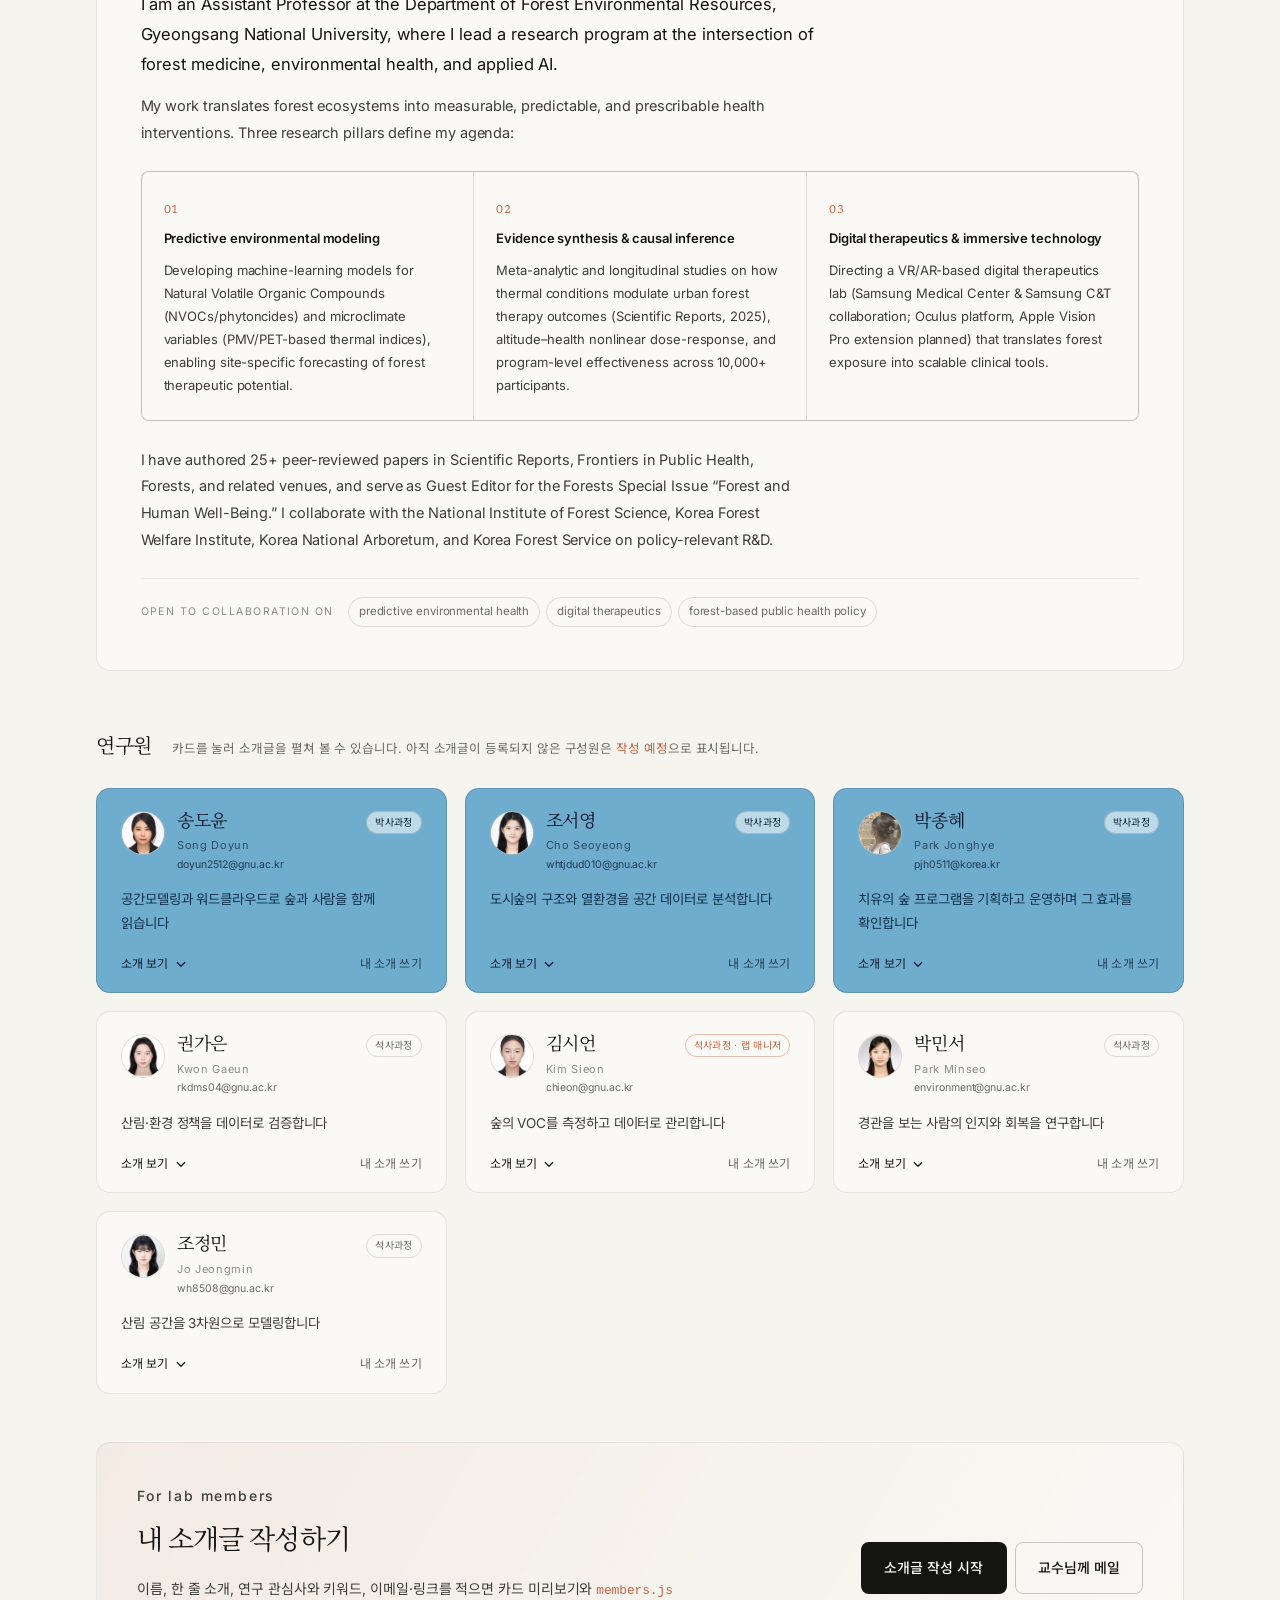
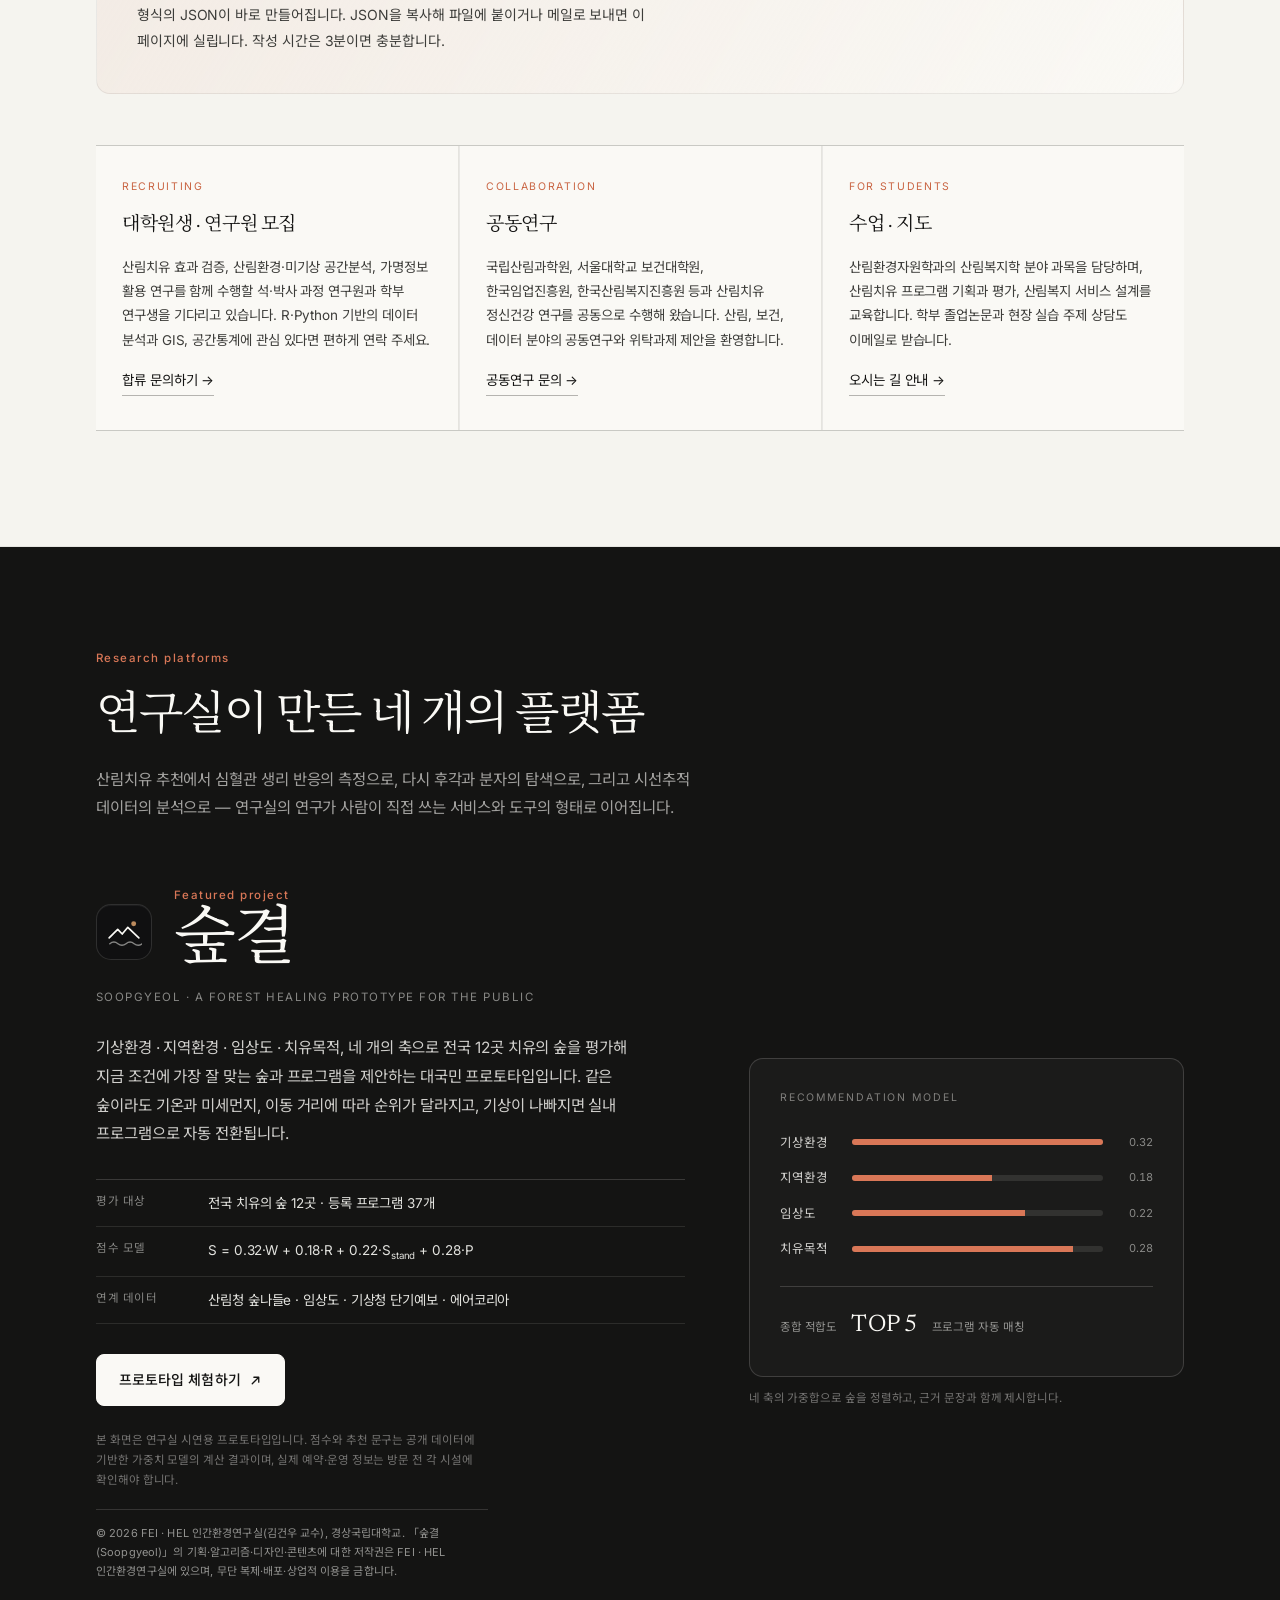
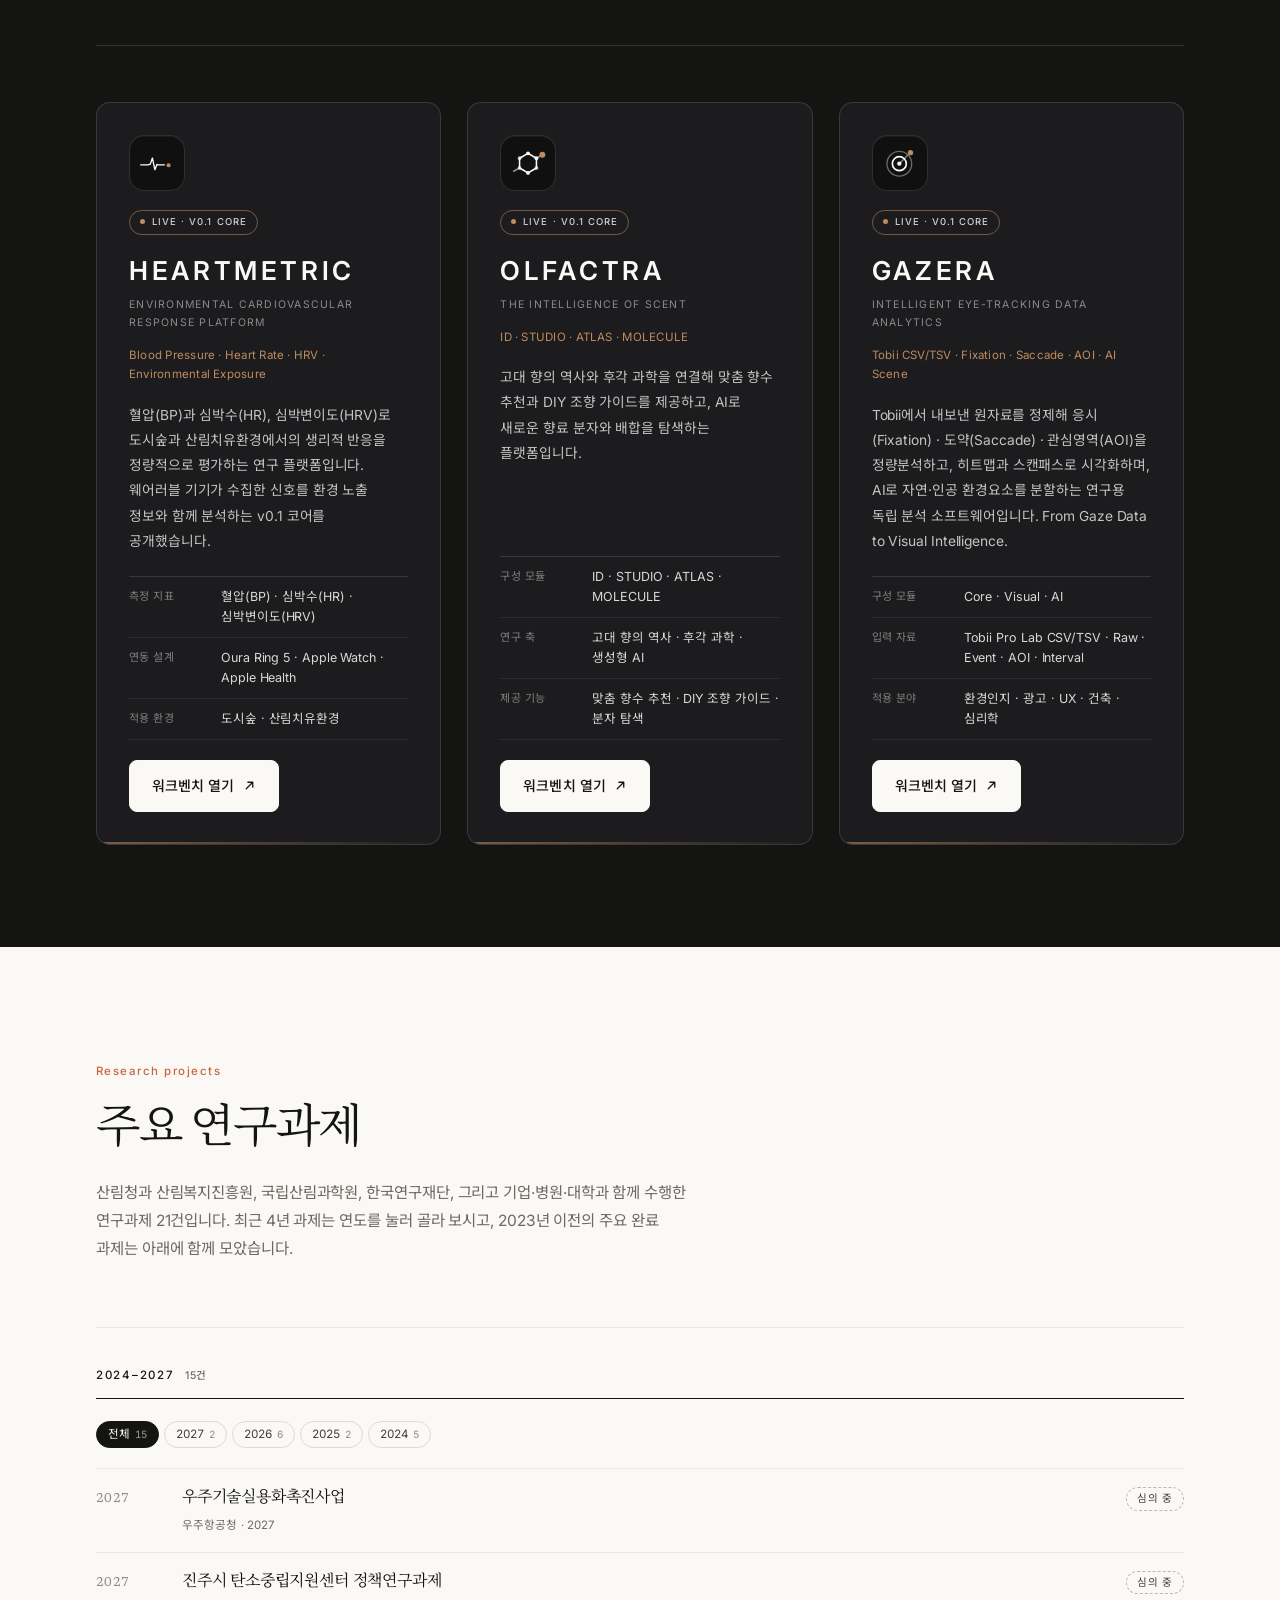
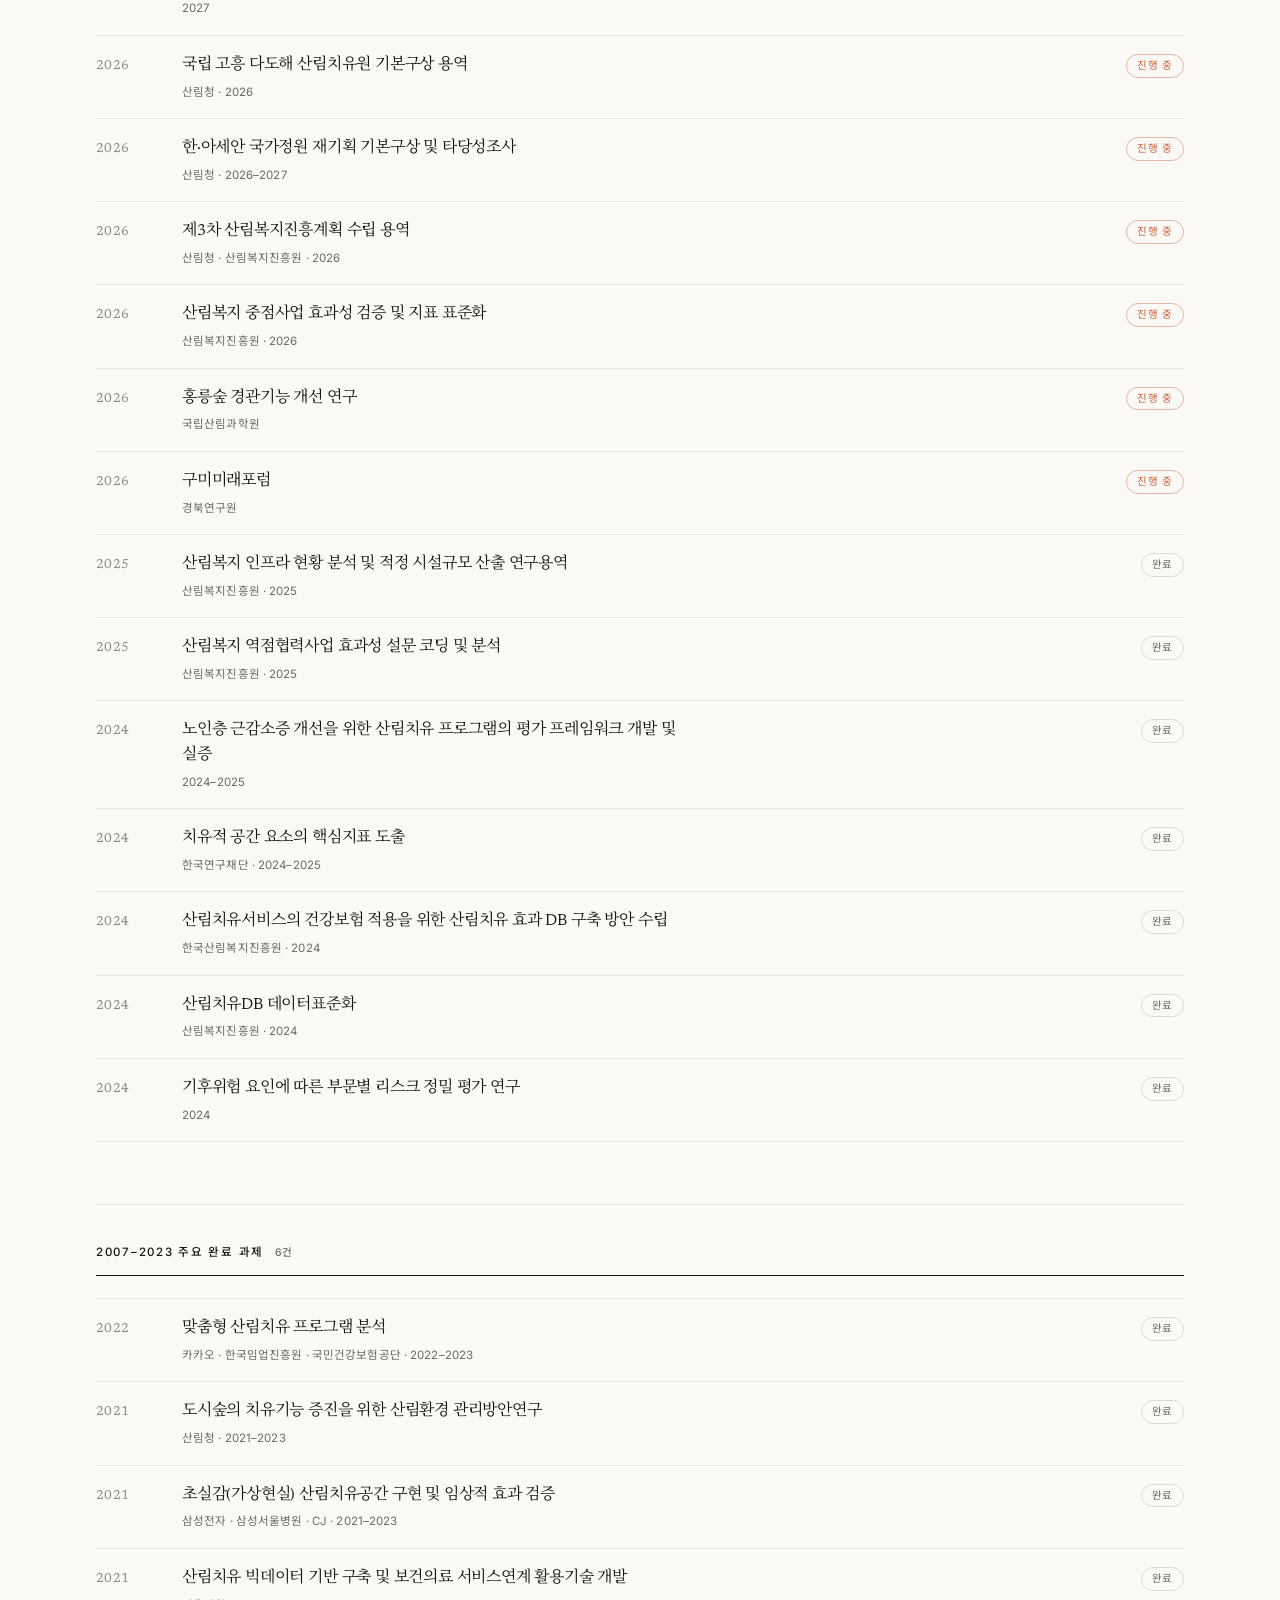
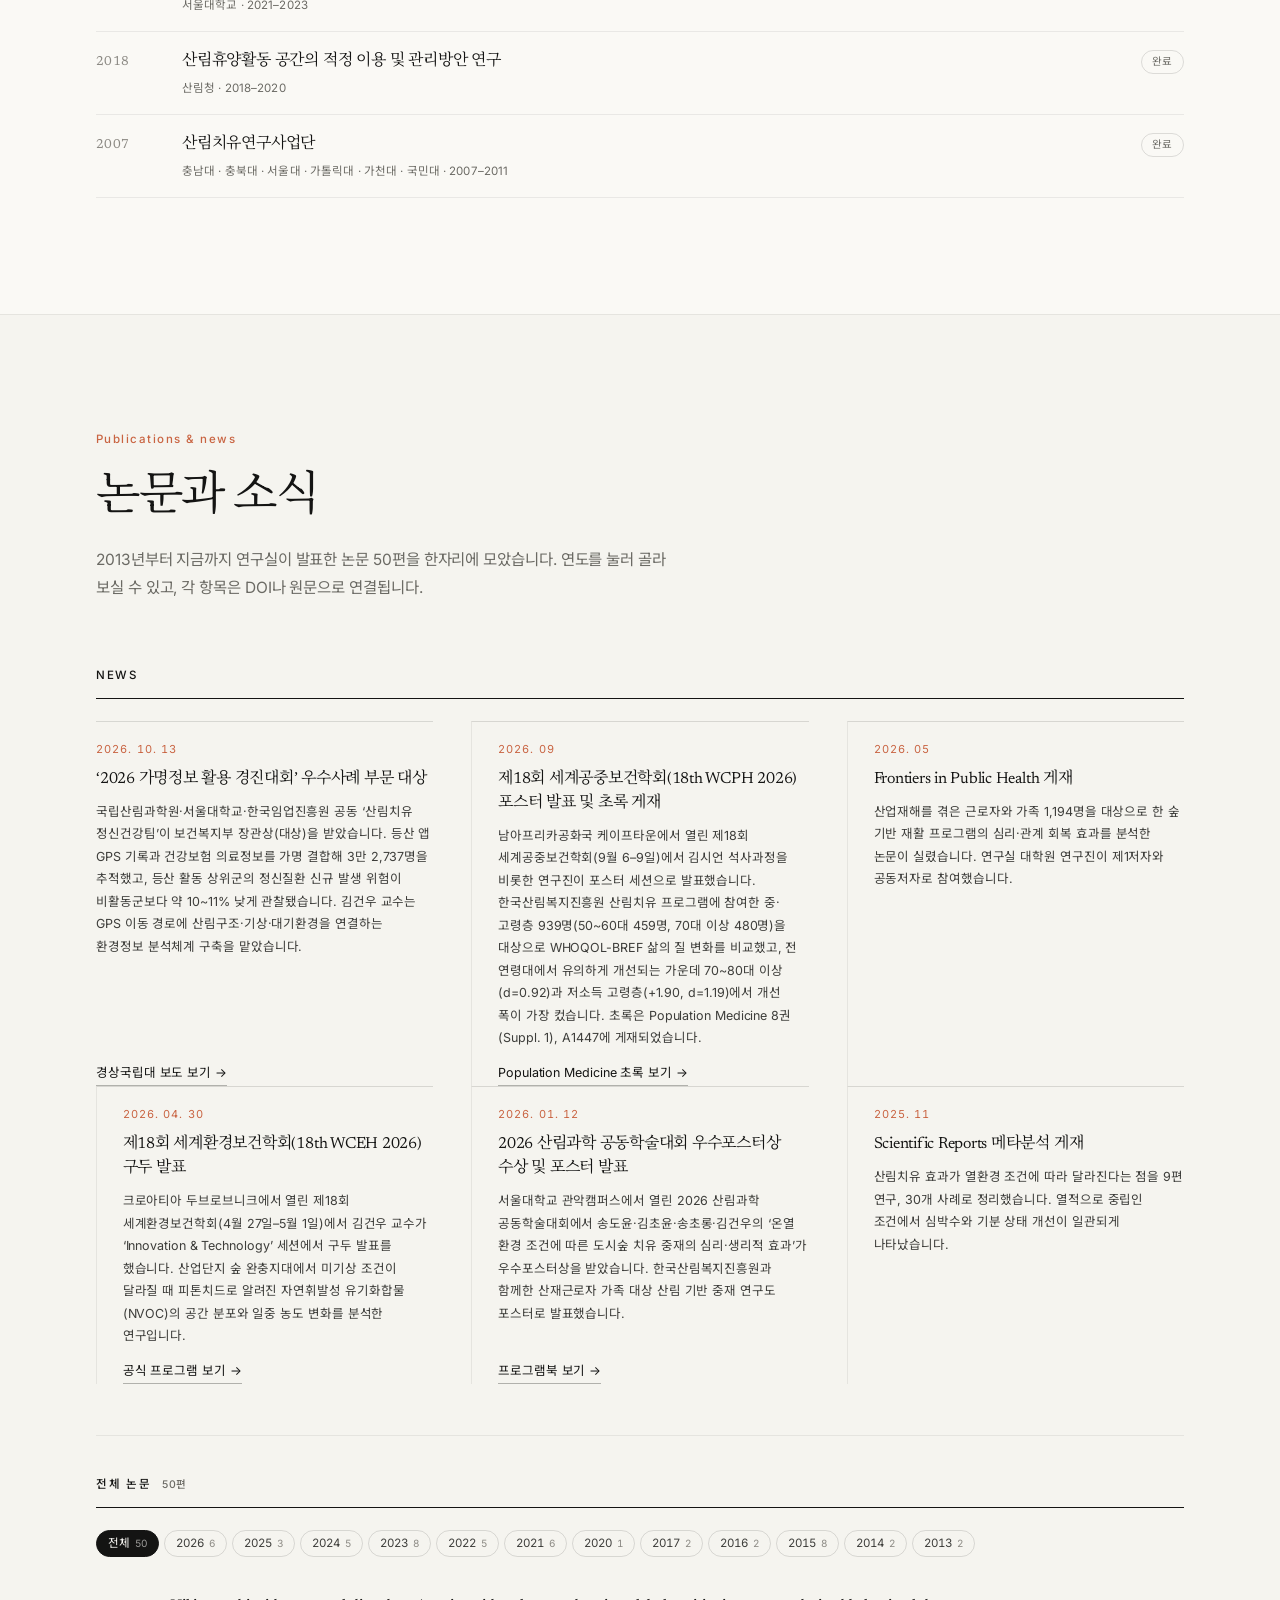
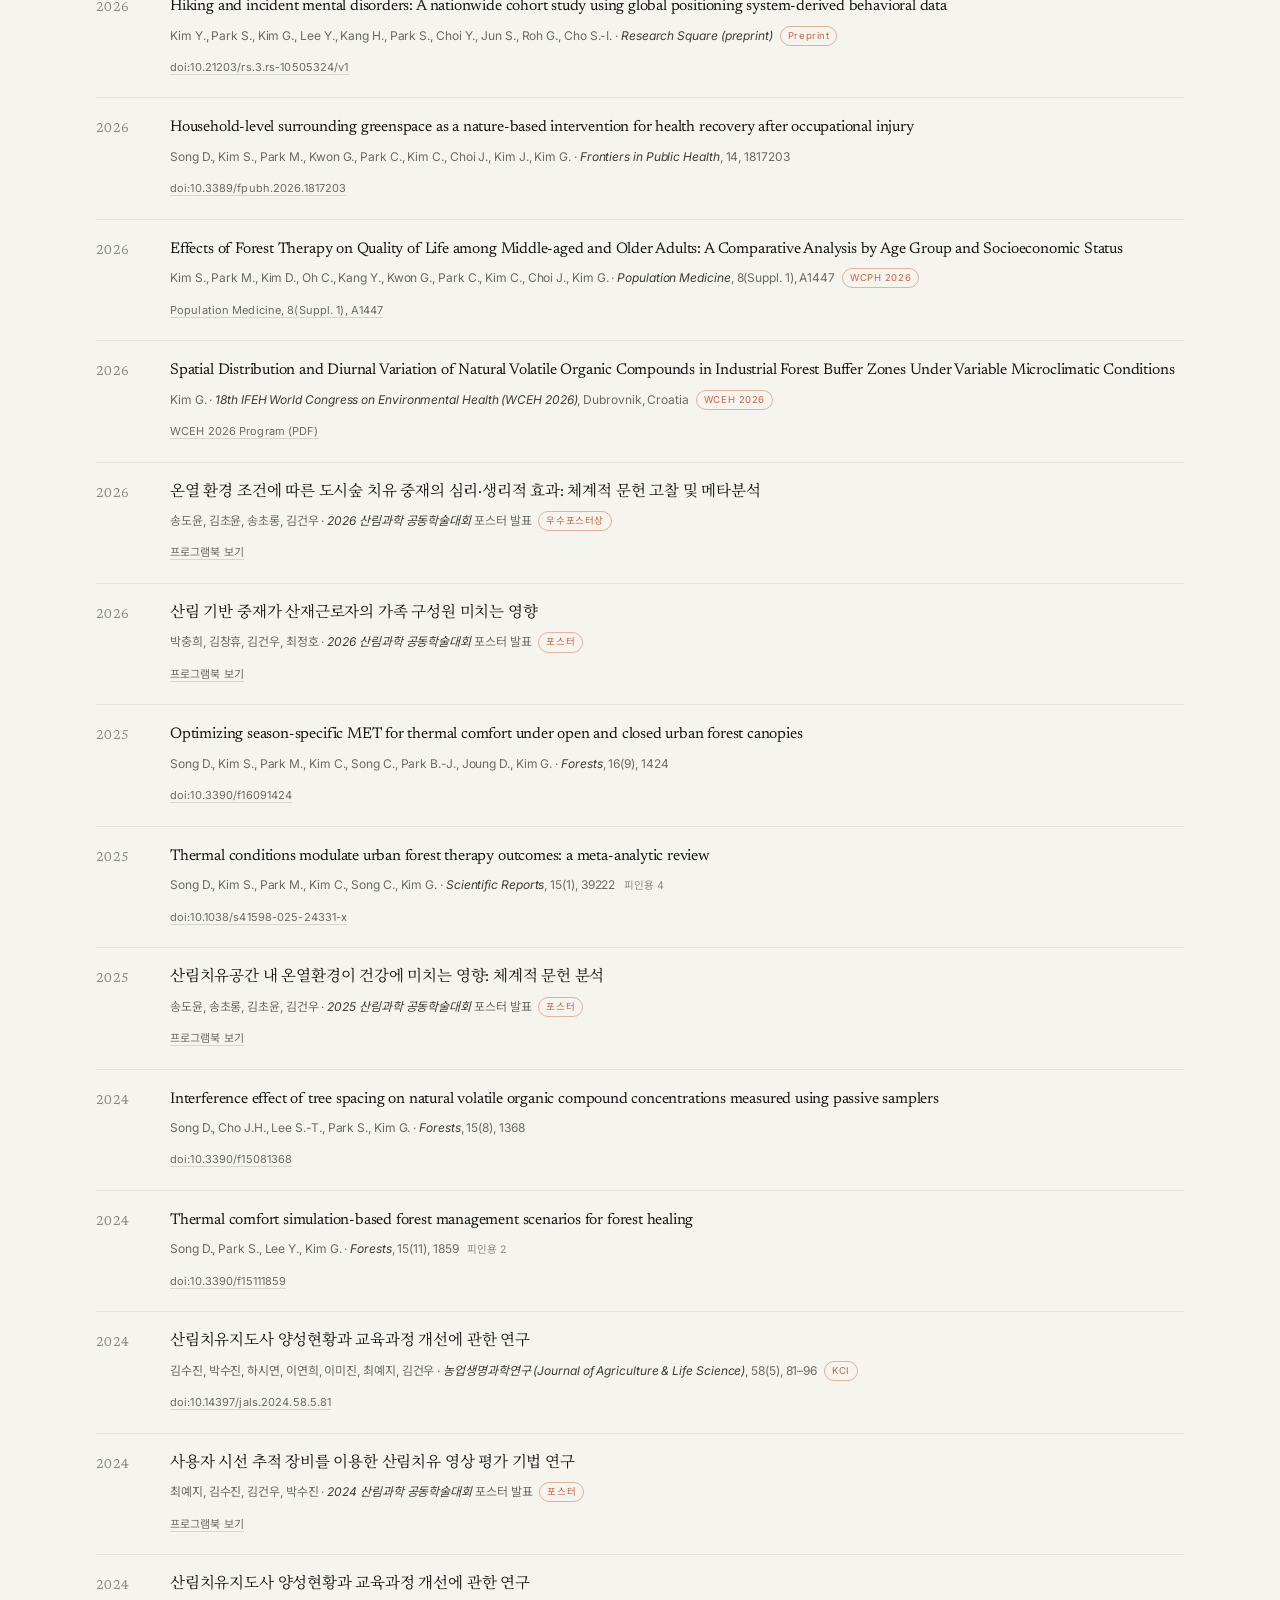
==== commit 76f57c92: "media: 서경방송(SCS) 남해 산림 보도 인터뷰 추가 + 필터 건수 갱신" ====
--- a/index.html
+++ b/index.html
@@ -1552,6 +1552,113 @@
       </div>
     </div>
   </section>
+  <section class="section" id="media">
+    <div class="shell">
+      <header class="section-head reveal">
+        <p class="eyebrow">Media &amp; policy</p>
+        <h2 class="display">방송·언론·포럼</h2>
+        <p class="section-desc">
+          방송과 유튜브, 국회와 포럼 무대에서 연구실이 전한 이야기를 모았습니다.
+          유형을 눌러 골라 보실 수 있고, 각 항목은 원문이나 영상으로 연결됩니다.
+        </p>
+      </header>
+
+      <div class="pub-filter media-filter reveal" id="mediaFilter" role="group" aria-label="유형별로 보기">
+        <button class="pub-filter-btn is-active" type="button" data-type="all" aria-pressed="true">전체<span>7</span></button>
+        <button class="pub-filter-btn" type="button" data-type="broadcast" aria-pressed="false">방송·유튜브<span>2</span></button>
+        <button class="pub-filter-btn" type="button" data-type="policy" aria-pressed="false">국회·정책<span>1</span></button>
+        <button class="pub-filter-btn" type="button" data-type="forum" aria-pressed="false">심포지엄·포럼<span>2</span></button>
+        <button class="pub-filter-btn" type="button" data-type="press" aria-pressed="false">언론 보도<span>2</span></button>
+      </div>
+
+      <ol class="media-list reveal" id="mediaItems">
+        <li data-type="press">
+          <p class="media-date">2026. 10. 05</p>
+          <div class="media-body">
+            <p class="media-meta">
+              <span class="media-badge">언론 보도</span>
+              <span class="media-org">경상국립대학교 환경산림과학부 · 교수</span>
+            </p>
+            <p class="media-title">‘2026 가명정보 활용 경진대회’ 대상 수상 보도</p>
+            <p class="media-note">지역과 전문 언론 여러 곳이 공동연구팀의 대상 수상을 보도했습니다. 등산 앱 GPS 기록과 건강보험 데이터를 결합해 3만 2,737명을 추적한 연구입니다.</p>
+          </div>
+          <a class="media-link" href="https://www.knnewstoday.co.kr/news/articleView.html?idxno=332104" target="_blank" rel="noopener" aria-label="원문 보기"><span aria-hidden="true">↗</span></a>
+        </li>
+        <li data-type="forum">
+          <p class="media-date">2026. 03. 05</p>
+          <div class="media-body">
+            <p class="media-meta">
+              <span class="media-badge">심포지엄 · 포럼</span>
+              <span class="media-org">경상국립대학교 환경산림과학부 · 교수</span>
+            </p>
+            <p class="media-title">경상남도 산림복지 담당자 역량강화 교육 — ‘최근 산림휴양 트렌드’ 특강</p>
+            <p class="media-note">시·군 산림복지 담당자 50여 명을 대상으로 최근 산림휴양 트렌드와 정책 방향을 강의했습니다.</p>
+          </div>
+          <a class="media-link" href="https://thegnnews.com/View.aspx?No=3994649" target="_blank" rel="noopener" aria-label="원문 보기"><span aria-hidden="true">↗</span></a>
+        </li>
+        <li data-type="broadcast">
+          <p class="media-date">2025. 09. 22</p>
+          <div class="media-body">
+            <p class="media-meta">
+              <span class="media-badge">방송 · 유튜브</span>
+              <span class="media-org">경상국립대학교 환경산림과학부 · 교수</span>
+            </p>
+            <p class="media-title">서경방송(SCS) 《“바다만 있는 게 아냐..남해 산림은 탈바꿈 중”》 — 남해 산림휴양 인프라 보도</p>
+            <p class="media-note">남해군이 힐링 숲타운과 망운산 치유센터 등 산림휴양 시설을 확충하는 소식에 전문가 전화 인터뷰로 참여했습니다. “산림휴양시설 확대는 단순히 관광산업이 아니라 복지와 지역 경제를 함께 견인하는 전략”이라며 숲 기반 사업의 지역 재도약 가능성을 짚었습니다. 영상 2분 43초부터 볼 수 있습니다.</p>
+          </div>
+          <a class="media-link" href="https://www.youtube.com/watch?v=UhaE9P5rCx4" target="_blank" rel="noopener" aria-label="원문 보기"><span aria-hidden="true">↗</span></a>
+        </li>
+        <li data-type="policy">
+          <p class="media-date">2025. 03. 14</p>
+          <div class="media-body">
+            <p class="media-meta">
+              <span class="media-badge">국회 · 정책</span>
+              <span class="media-org">경상국립대학교 · 교수</span>
+            </p>
+            <p class="media-title">「산림치유 활성화 및 산림치유산업 진흥에 관한 법률안」 입법공청회 토론</p>
+            <p class="media-note">국회의원회관에서 열린 공청회에서 산림치유법 제정과 의료·보건 연계 정보체계 구축에 대해 토론자로 참여했습니다.</p>
+          </div>
+          <a class="media-link" href="https://www.kenews.co.kr/news/article.html?no=86792" target="_blank" rel="noopener" aria-label="원문 보기"><span aria-hidden="true">↗</span></a>
+        </li>
+        <li data-type="press">
+          <p class="media-date">2022. 10. 27</p>
+          <div class="media-body">
+            <p class="media-meta">
+              <span class="media-badge">언론 보도</span>
+              <span class="media-org">국립산림과학원 산림휴먼서비스연구과 · 박사</span>
+            </p>
+            <p class="media-title">VR·AR 산림 실감콘텐츠의 심리 회복 효과 발표</p>
+            <p class="media-note">국내외 연구 21건을 분석해, 가상의 숲을 10분 이상 경험할 때 부정적 감정이 더 완화된다는 결과를 발표했습니다.</p>
+          </div>
+          <a class="media-link" href="https://www.yna.co.kr/view/AKR20221027031500063" target="_blank" rel="noopener" aria-label="원문 보기"><span aria-hidden="true">↗</span></a>
+        </li>
+        <li data-type="forum">
+          <p class="media-date">2022. 10. 13</p>
+          <div class="media-body">
+            <p class="media-meta">
+              <span class="media-badge">심포지엄 · 포럼</span>
+              <span class="media-org">국립산림과학원 · 박사</span>
+            </p>
+            <p class="media-title">2022 제주 산림치유 활성화 포럼 — 서귀포치유의 숲 치유인자 조사 발표</p>
+            <p class="media-note">서귀포시가 주최한 포럼에서 서귀포치유의 숲의 치유인자 조사 결과를 주제발표했습니다. 영상 10분 47초부터 볼 수 있습니다.</p>
+          </div>
+          <a class="media-link" href="https://www.youtube.com/watch?v=DBjj4ofKPpA" target="_blank" rel="noopener" aria-label="원문 보기"><span aria-hidden="true">↗</span></a>
+        </li>
+        <li data-type="broadcast">
+          <p class="media-date">2022. 04. 13</p>
+          <div class="media-body">
+            <p class="media-meta">
+              <span class="media-badge">방송 · 유튜브</span>
+              <span class="media-org">국립산림과학원 산림휴먼서비스연구과 · 박사</span>
+            </p>
+            <p class="media-title">KBS1 《생로병사의 비밀》 816회 — 둘레길 걷기와 피톤치드</p>
+            <p class="media-note">둘레길 걷기가 암·관절염 환자의 체력 회복에 미치는 영향을 다룬 편에 산림치유 연구자로 출연했습니다.</p>
+          </div>
+          <a class="media-link" href="https://www.youtube.com/watch?v=buEL6hOg-14" target="_blank" rel="noopener" aria-label="원문 보기"><span aria-hidden="true">↗</span></a>
+        </li>
+      </ol>
+    </div>
+  </section>
   <section class="section gallery" id="gallery">
     <div class="shell">
       <header class="section-head reveal">
--- a/style.css
+++ b/style.css
@@ -2467,3 +2467,98 @@
   .platform-card { background: #fff; }
   .platform-card::after { display: none; }
 }
+
+/* ---------------- Media & policy ---------------- */
+
+.media-list {
+  margin: 0;
+  padding: 0;
+  list-style: none;
+  border-top: 1px solid var(--line);
+}
+.media-list > li {
+  display: grid;
+  grid-template-columns: 96px minmax(0, 1fr) auto;
+  gap: clamp(14px, 2vw, 24px);
+  align-items: start;
+  padding: 20px 0;
+  border-bottom: 1px solid var(--line-soft);
+}
+.media-list > li[hidden] { display: none; }
+.media-date {
+  margin: 3px 0 0;
+  font-size: 11px;
+  letter-spacing: 0.09em;
+  color: var(--clay-deep);
+  font-variant-numeric: tabular-nums;
+  white-space: nowrap;
+}
+.media-meta {
+  display: flex;
+  flex-wrap: wrap;
+  align-items: center;
+  gap: 8px;
+  margin: 0 0 7px;
+}
+.media-badge {
+  display: inline-flex;
+  align-items: center;
+  padding: 3px 9px;
+  border: 1px solid var(--line);
+  border-radius: 999px;
+  font-size: 10px;
+  letter-spacing: 0.05em;
+  color: var(--text-soft);
+  background: var(--cream);
+}
+.media-org {
+  font-size: 10.5px;
+  letter-spacing: 0.02em;
+  color: var(--muted);
+}
+.media-title {
+  margin: 0 0 6px;
+  font-family: var(--serif);
+  font-size: 16px;
+  line-height: 1.5;
+  letter-spacing: -0.012em;
+  color: var(--ink);
+}
+.media-note {
+  margin: 0;
+  max-width: 62ch;
+  font-size: 12.5px;
+  line-height: 1.75;
+  color: var(--text-soft);
+}
+.media-link {
+  display: inline-flex;
+  align-items: center;
+  justify-content: center;
+  width: 34px;
+  height: 34px;
+  border: 1px solid var(--line);
+  border-radius: 999px;
+  color: var(--ink);
+  text-decoration: none;
+  transition: background 0.2s ease, color 0.2s ease, border-color 0.2s ease;
+}
+.media-link:hover,
+.media-link:focus-visible {
+  background: var(--ink);
+  border-color: var(--ink);
+  color: var(--cream);
+}
+
+@media (max-width: 720px) {
+  .media-list > li {
+    grid-template-columns: minmax(0, 1fr) auto;
+    gap: 10px 14px;
+    padding: 18px 0;
+  }
+  .media-date {
+    grid-column: 1 / -1;
+    margin: 0;
+  }
+  .media-title { font-size: 15px; }
+}
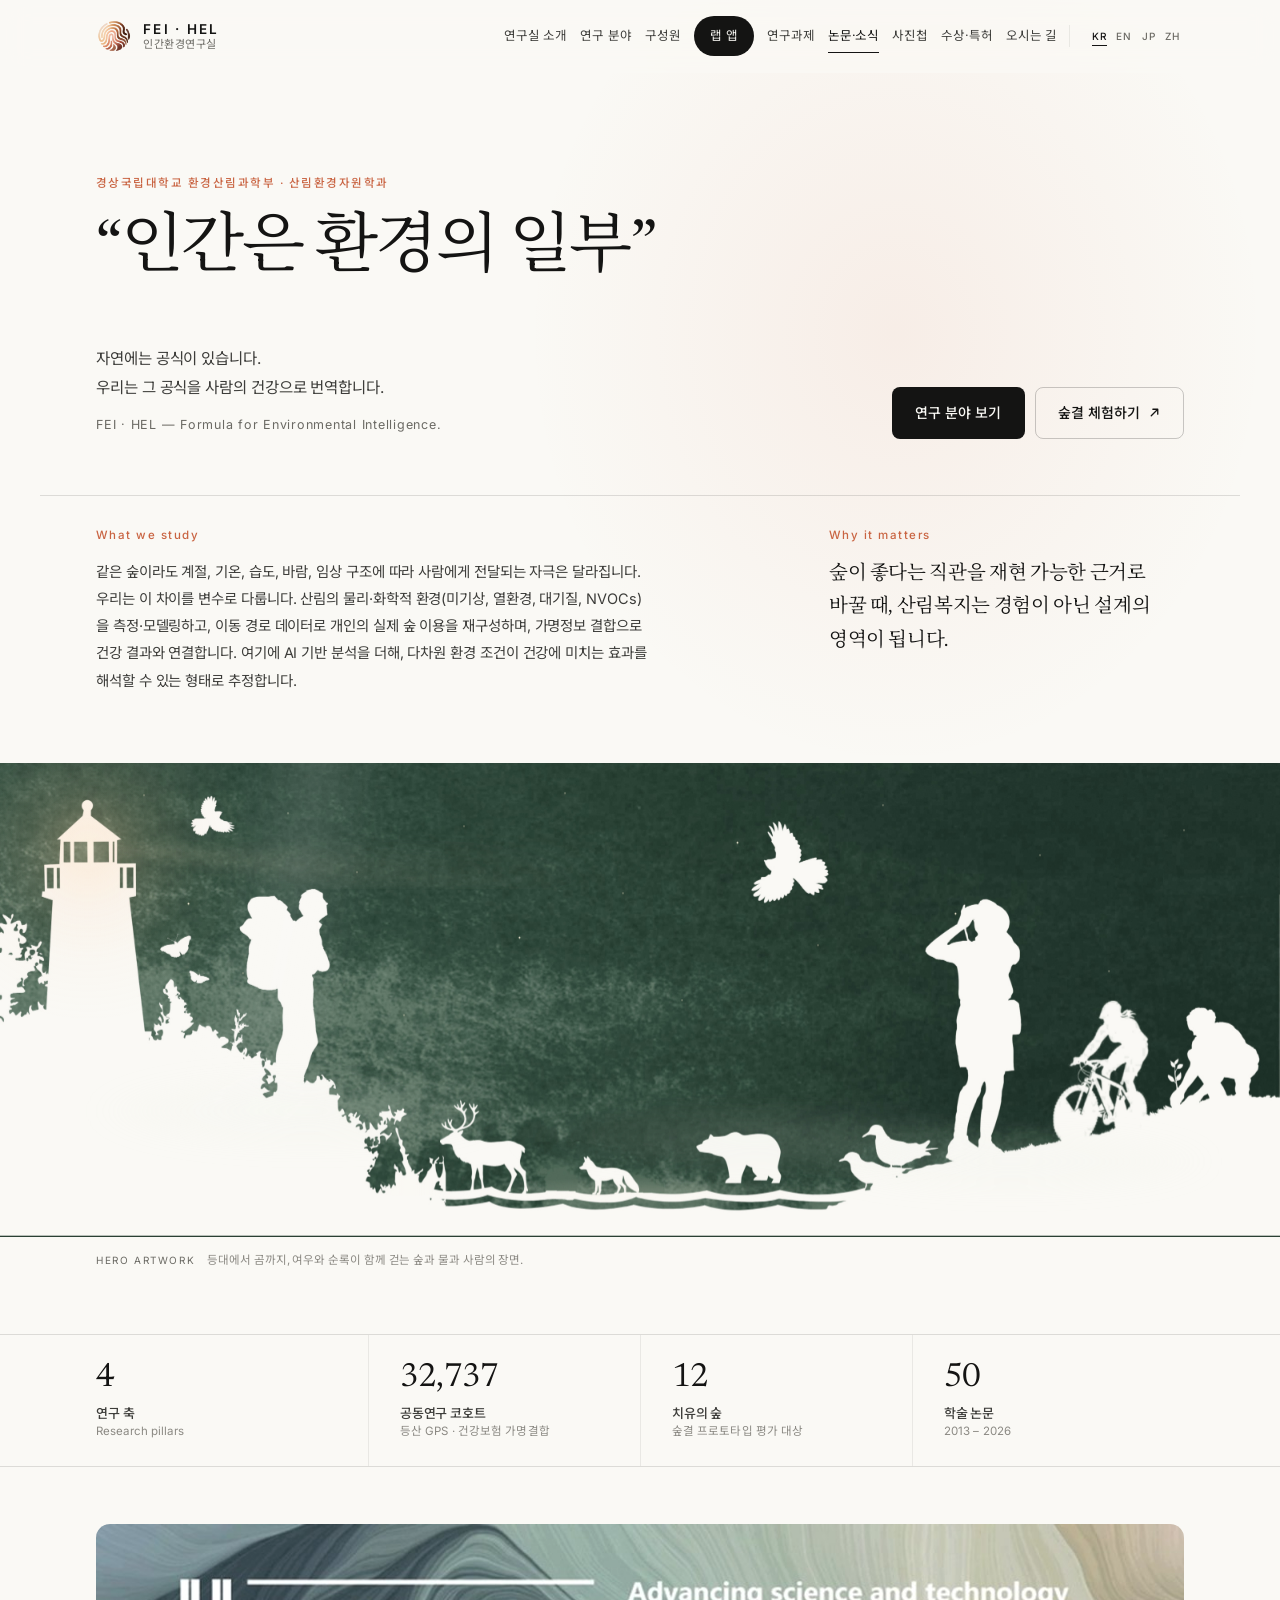
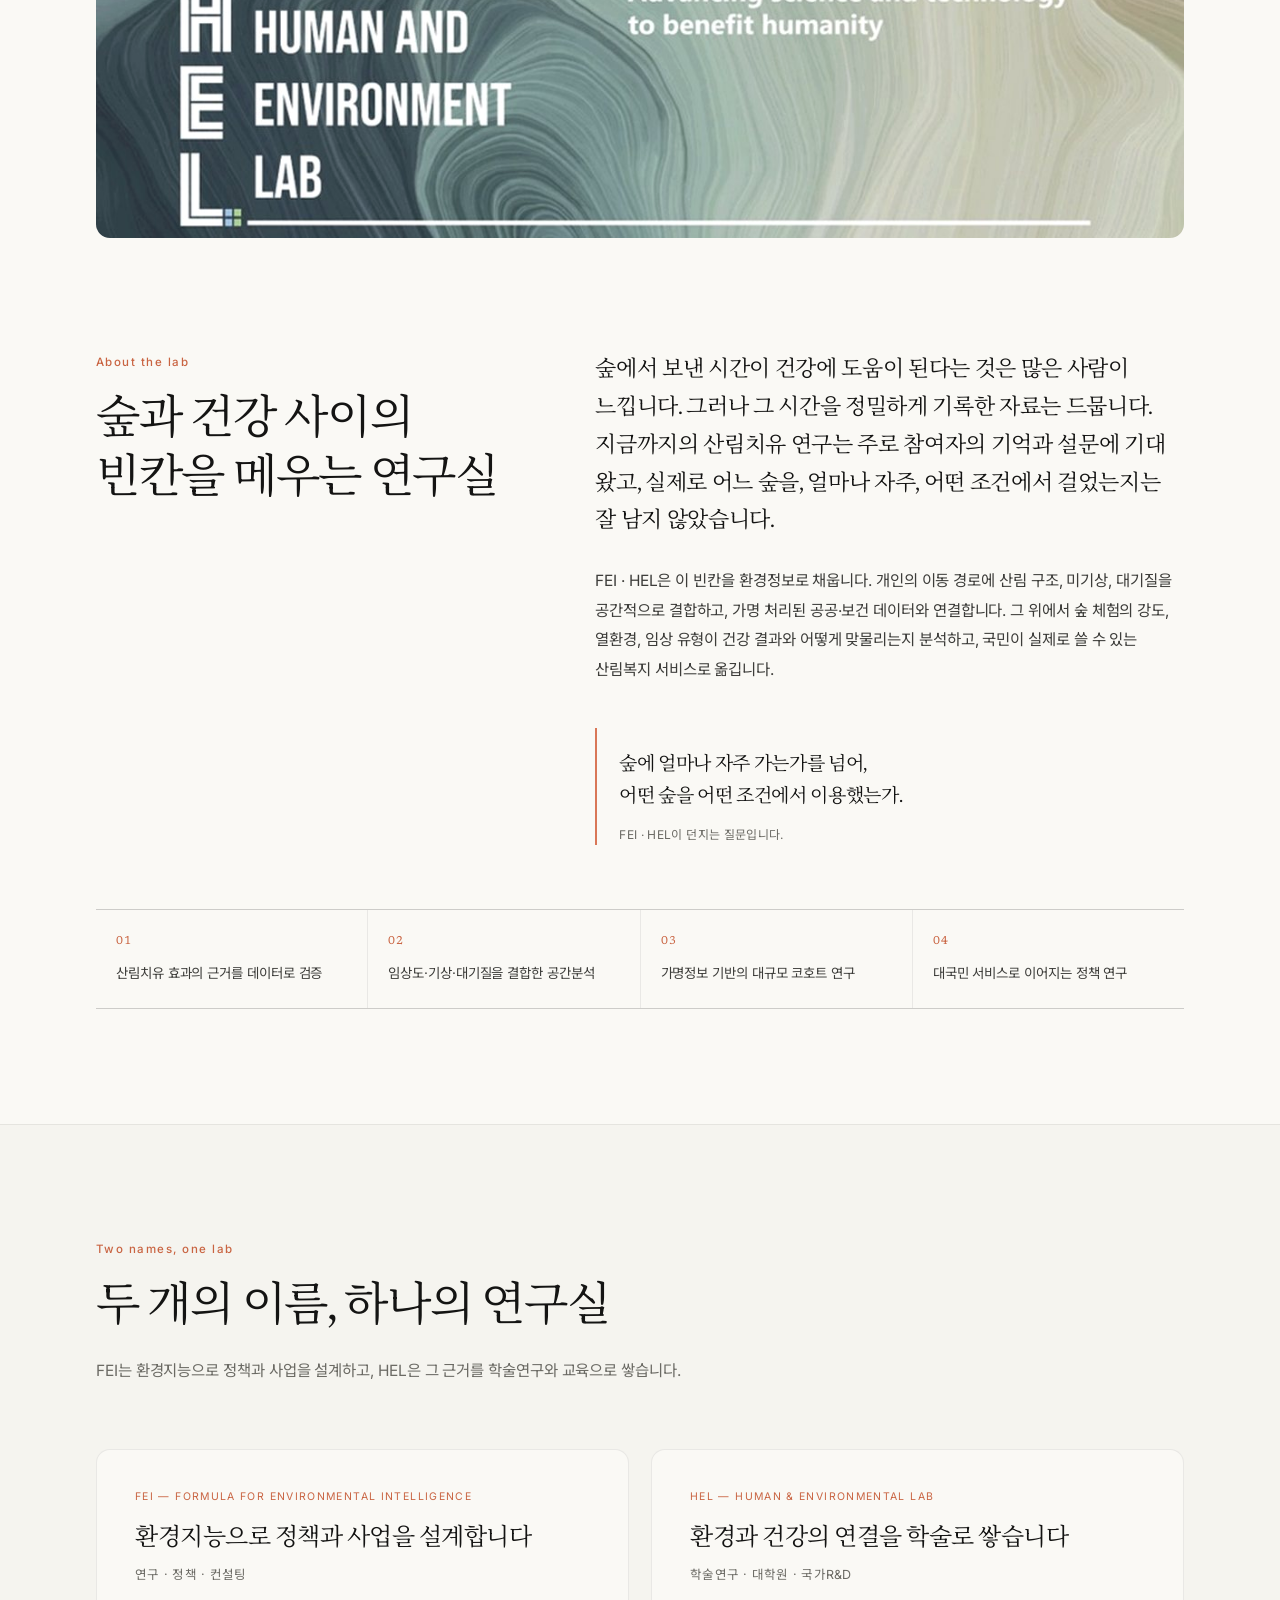
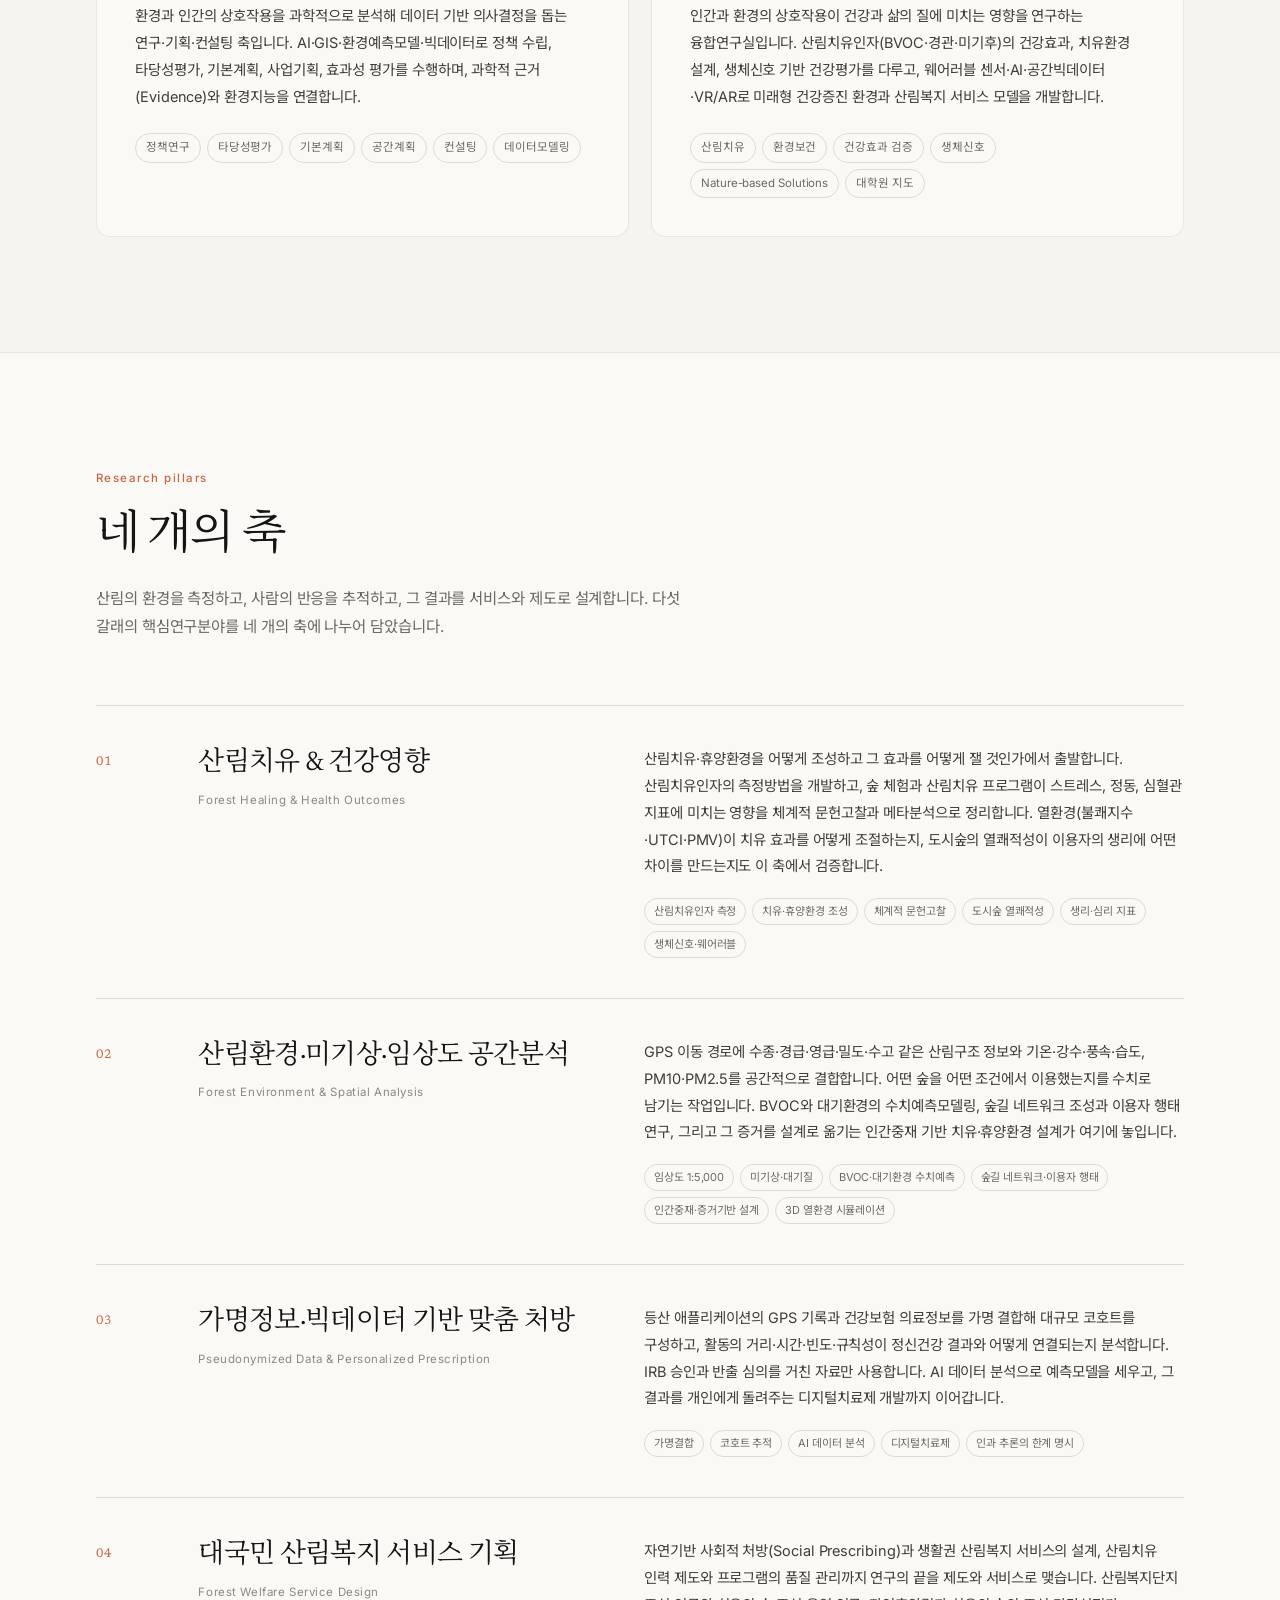
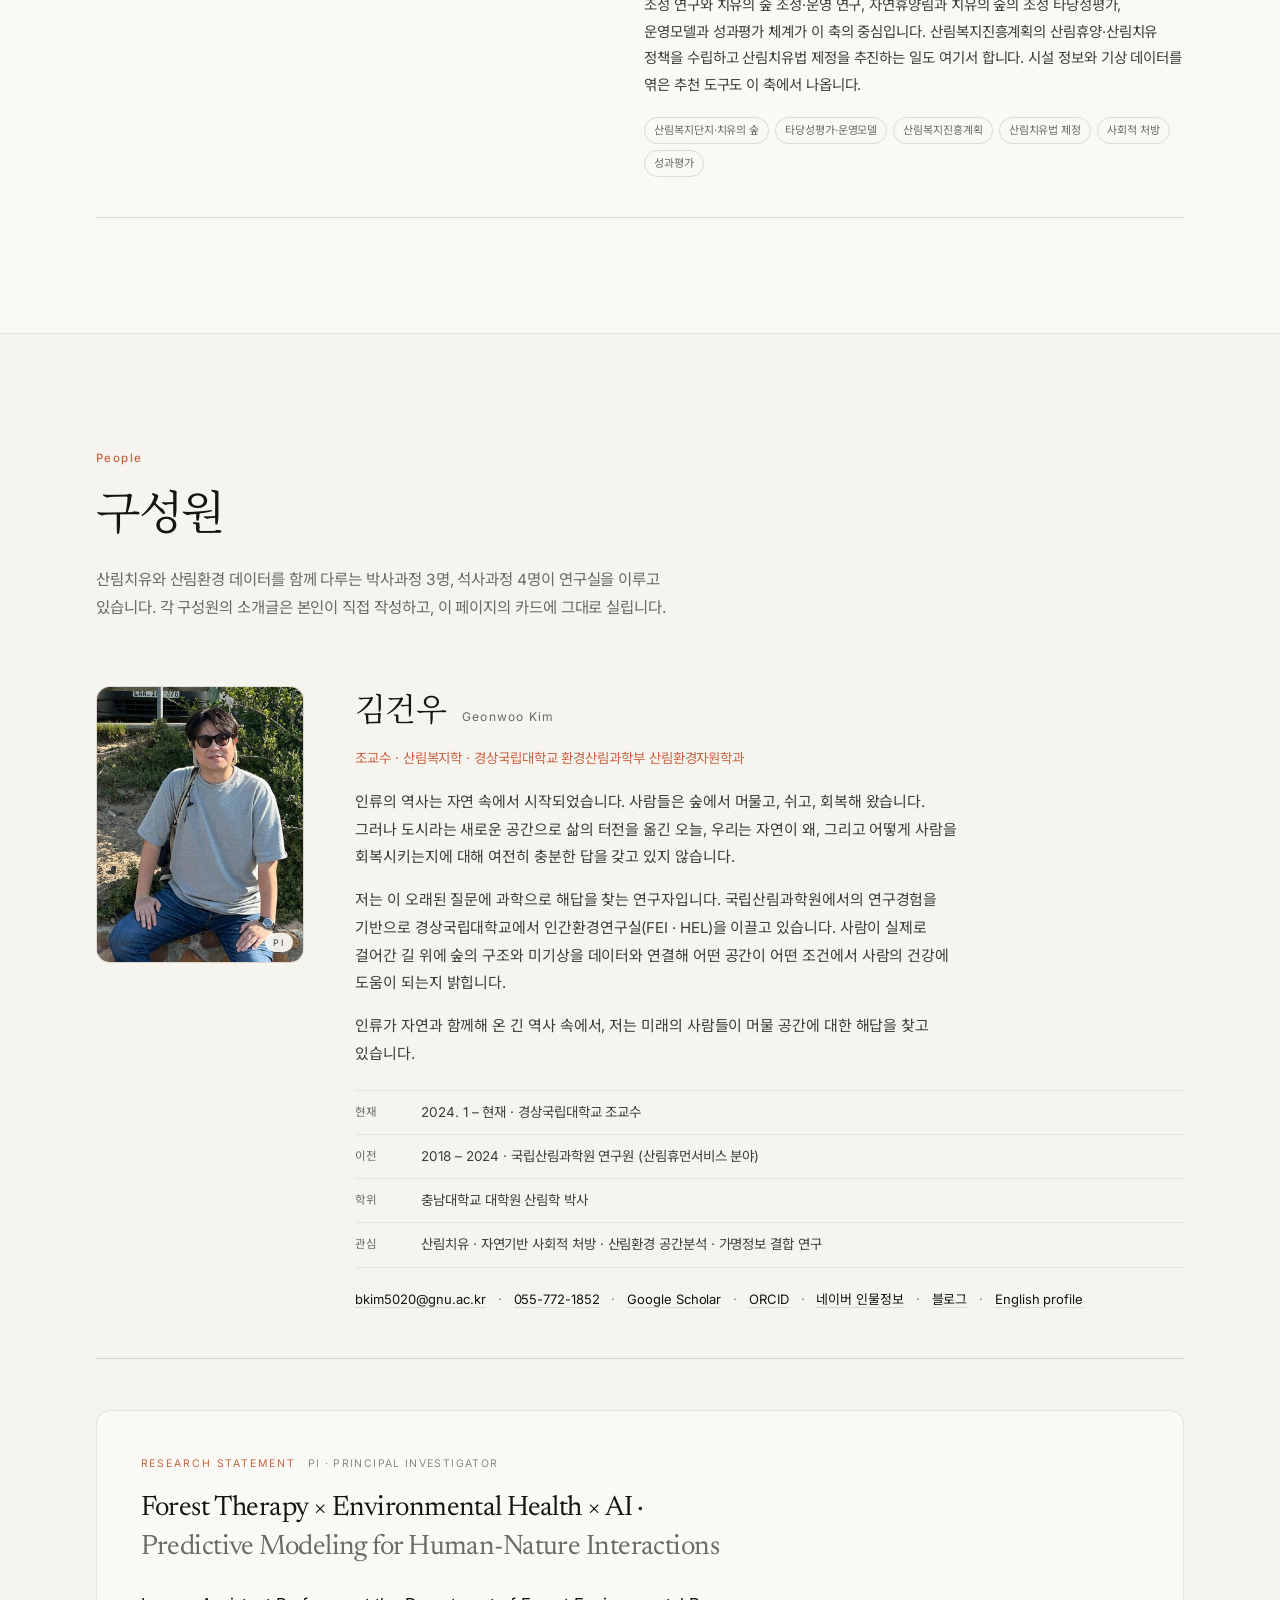
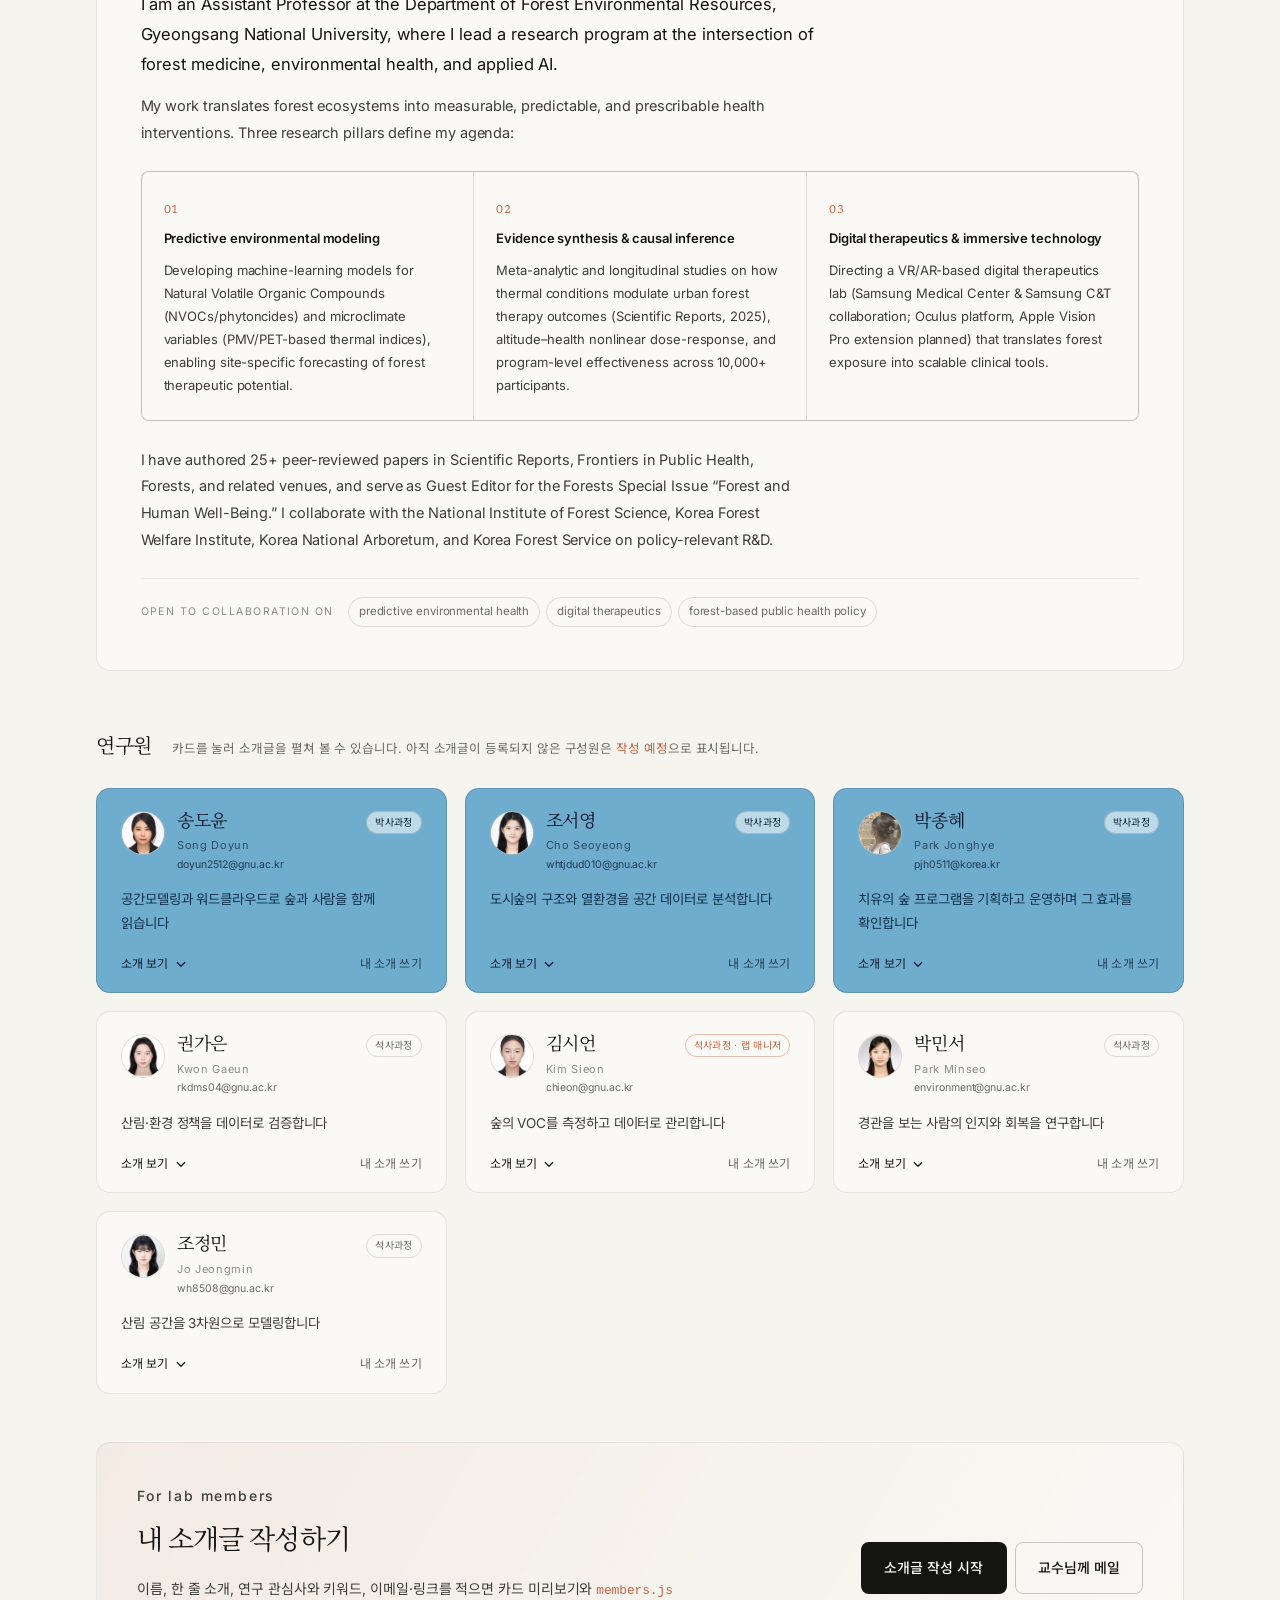
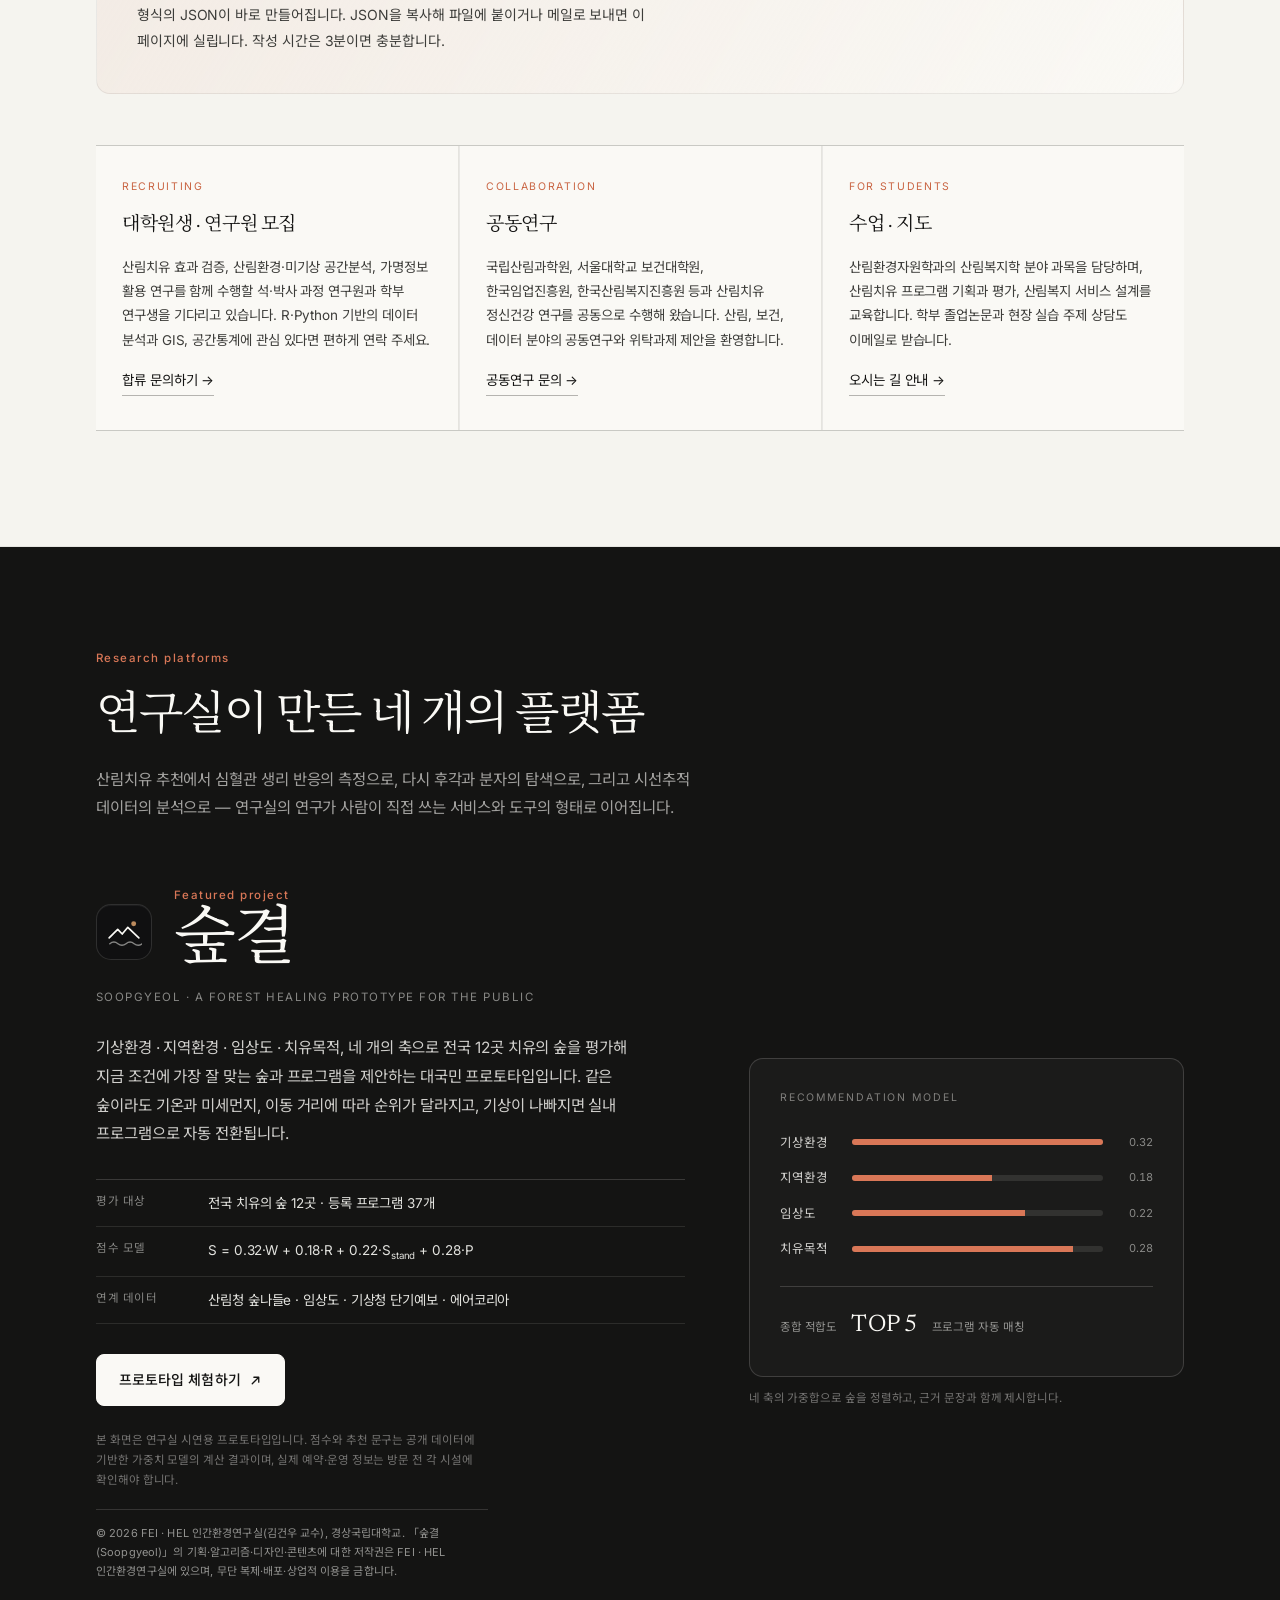
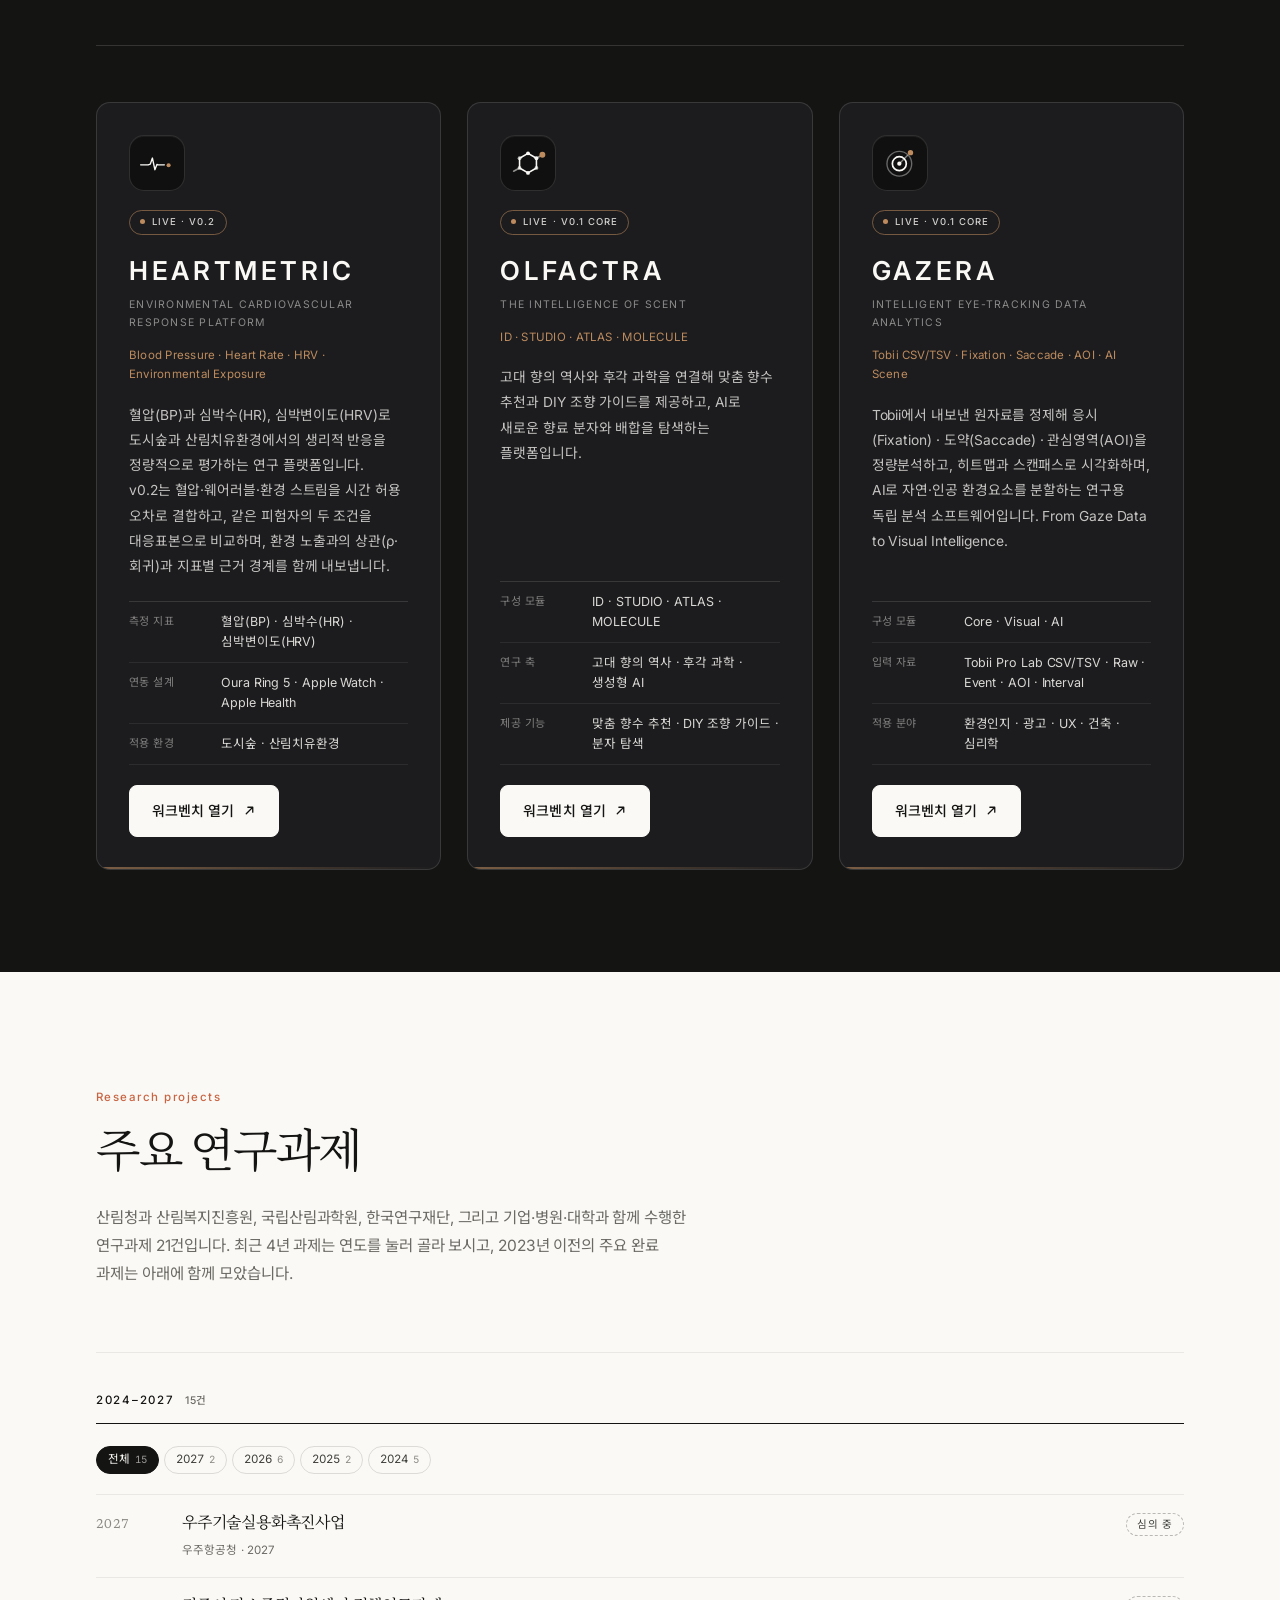
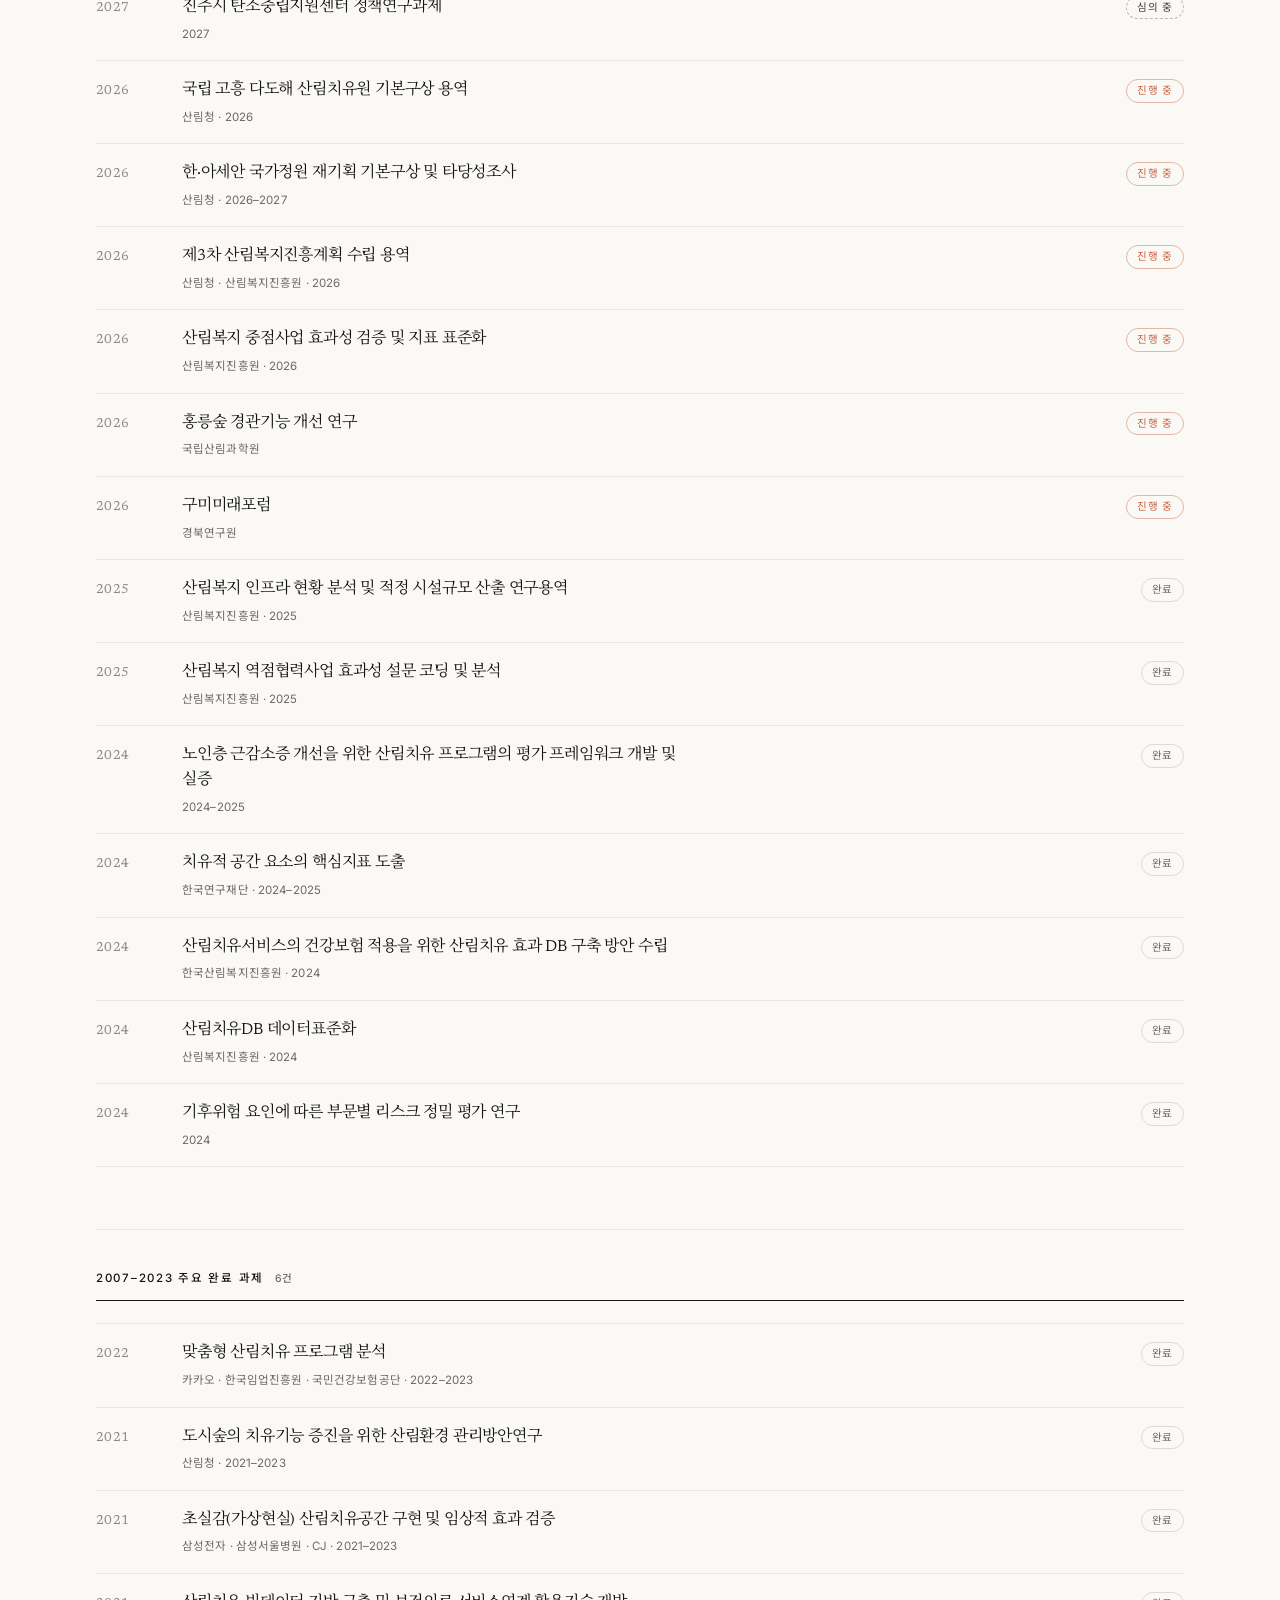
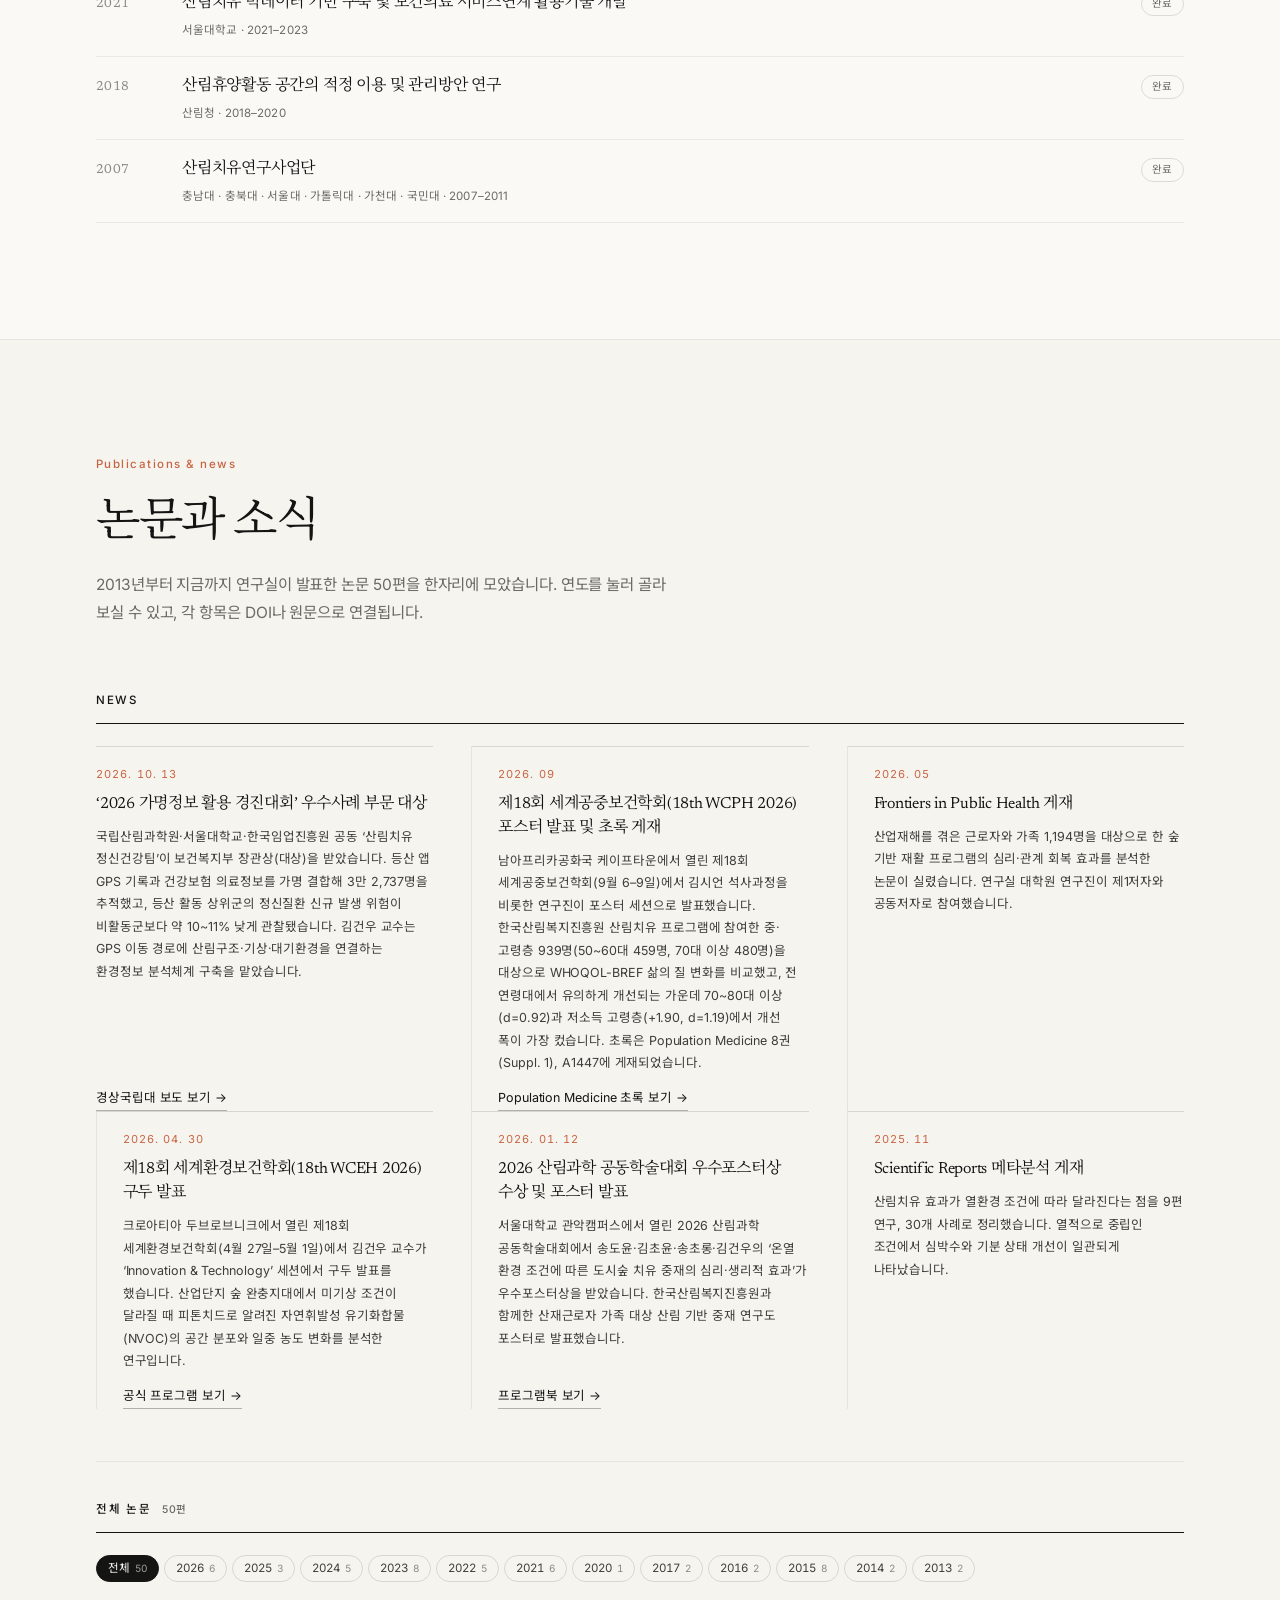
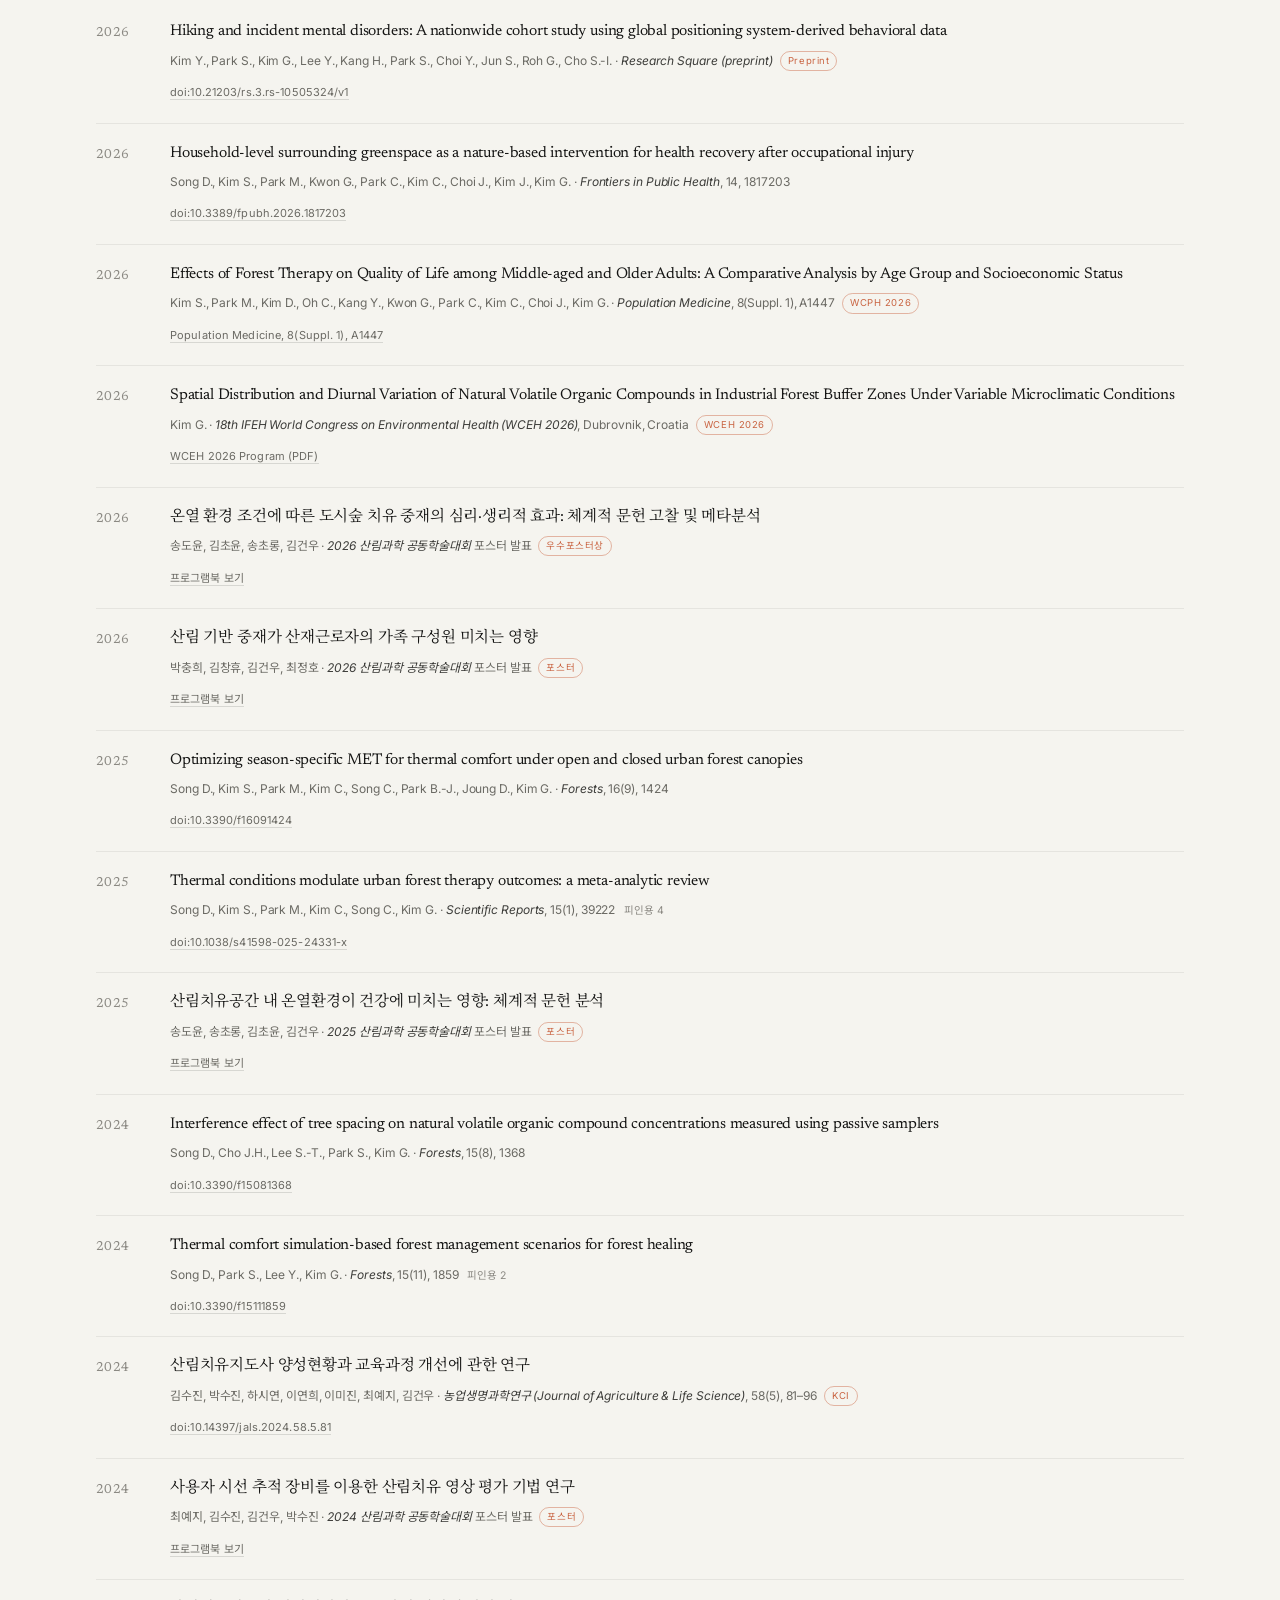
==== commit 65899233: "feat(platforms): HEARTMETRIC 카드 v0.2 현행화 + i18n 검사 실효화 - HEARTMETRIC 배지 Live · v0.2, 소개글에 스트림 결합·대응표" ====
--- a/index.html
+++ b/index.html
@@ -722,15 +722,16 @@
                 <circle cx="36.2" cy="14.9" r="2.5" fill="#bd8b5e" />
               </svg>
             </span>
-            <span class="platform-badge is-live">Live · v0.1 Core</span>
+            <span class="platform-badge is-live">Live · v0.2</span>
           </div>
           <h3 class="platform-name">HEARTMETRIC</h3>
           <p class="platform-sub">Environmental Cardiovascular Response Platform</p>
           <p class="platform-chips">Blood Pressure · Heart Rate · HRV · Environmental Exposure</p>
           <p class="platform-text">
             혈압(BP)과 심박수(HR), 심박변이도(HRV)로 도시숲과 산림치유환경에서의 생리적 반응을
-            정량적으로 평가하는 연구 플랫폼입니다. 웨어러블 기기가 수집한 신호를 환경 노출 정보와
-            함께 분석하는 v0.1 코어를 공개했습니다.
+            정량적으로 평가하는 연구 플랫폼입니다. v0.2는 혈압·웨어러블·환경 스트림을
+            시간 허용 오차로 결합하고, 같은 피험자의 두 조건을 대응표본으로 비교하며,
+            환경 노출과의 상관(ρ·회귀)과 지표별 근거 경계를 함께 내보냅니다.
           </p>
           <dl class="platform-facts">
             <div>
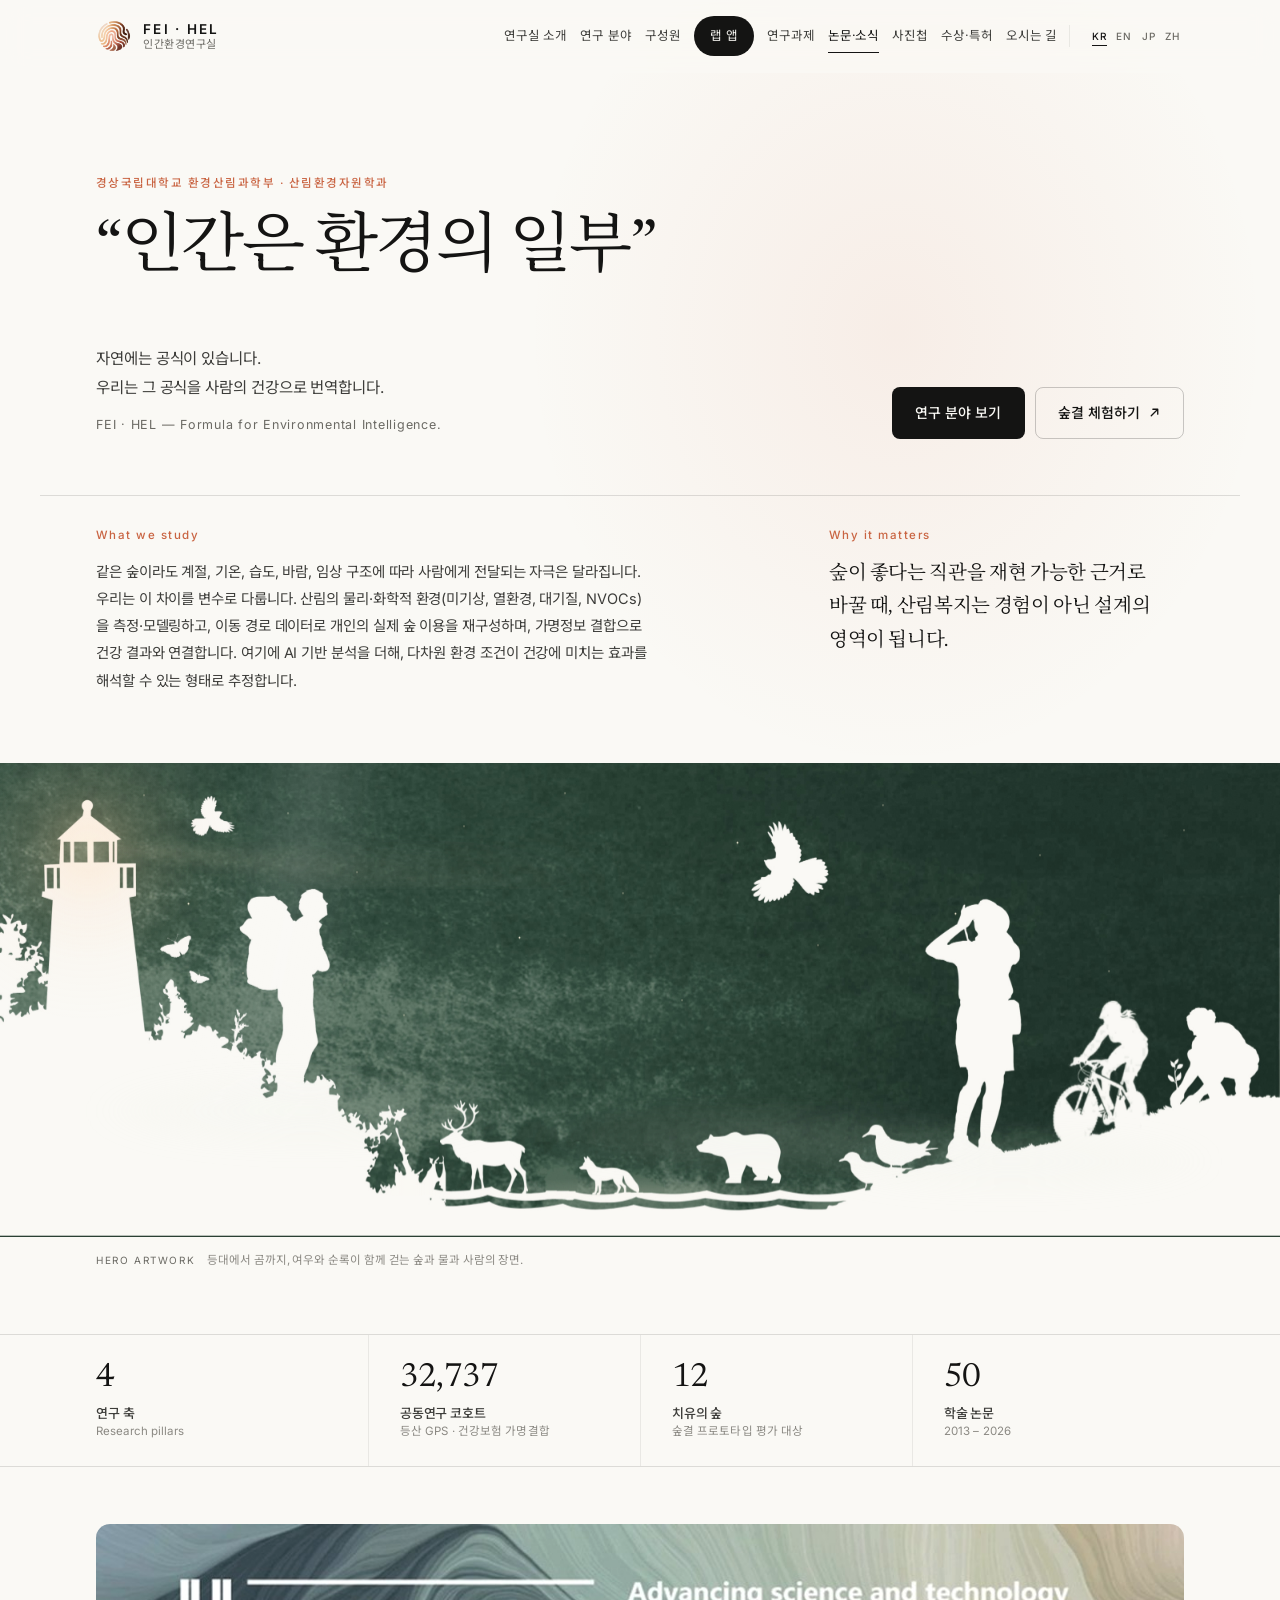
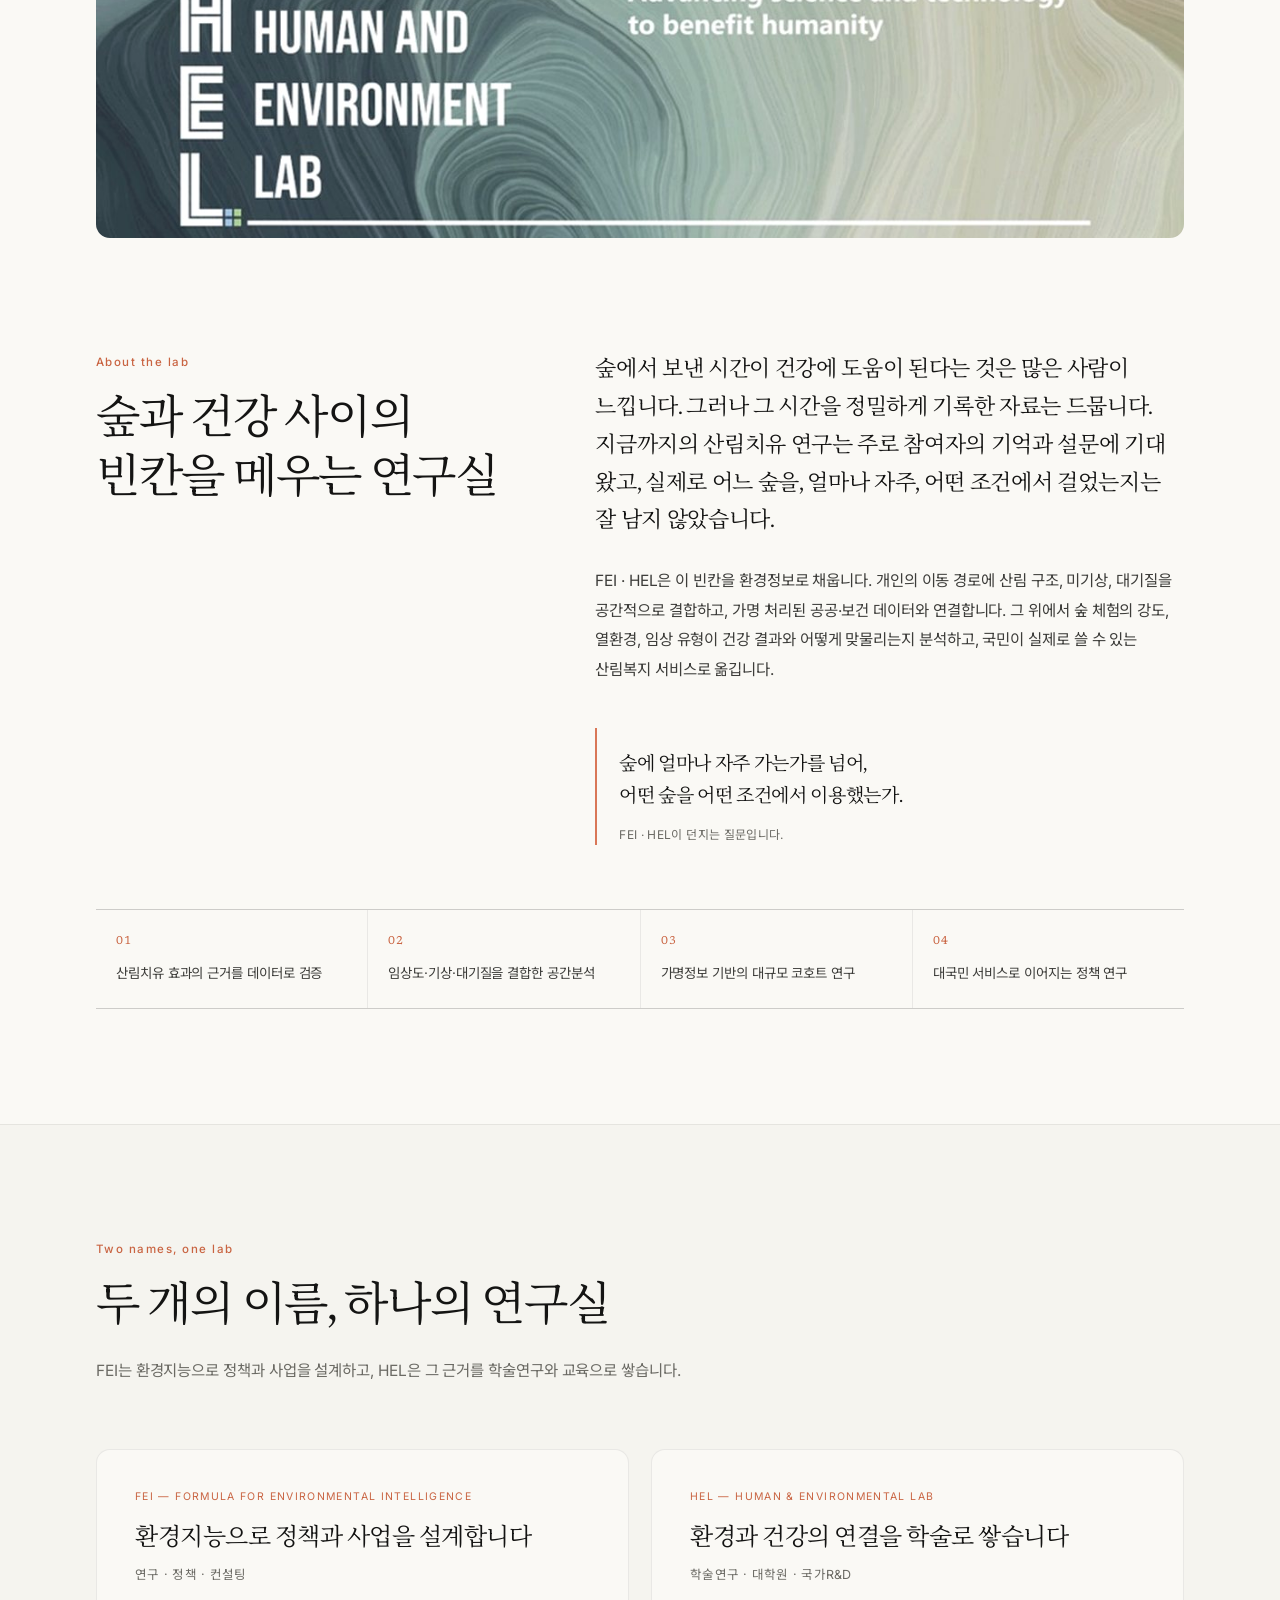
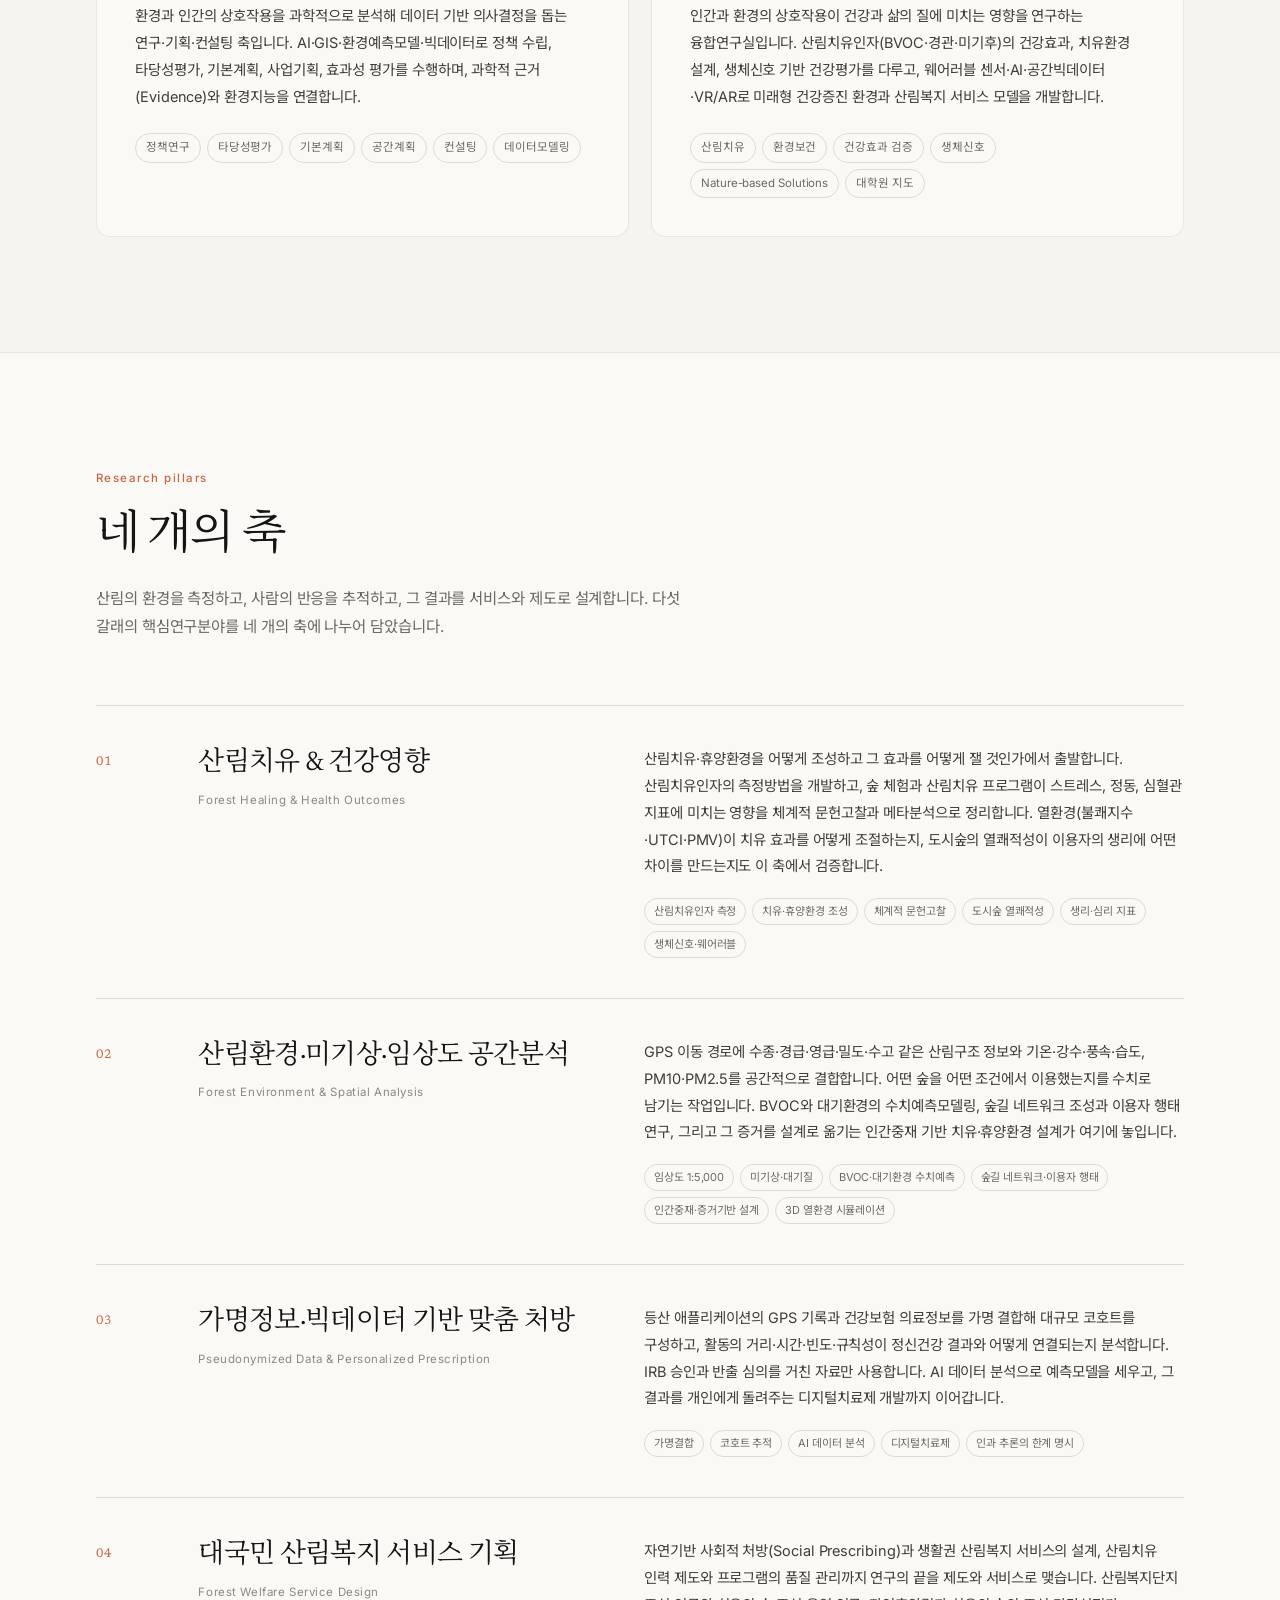
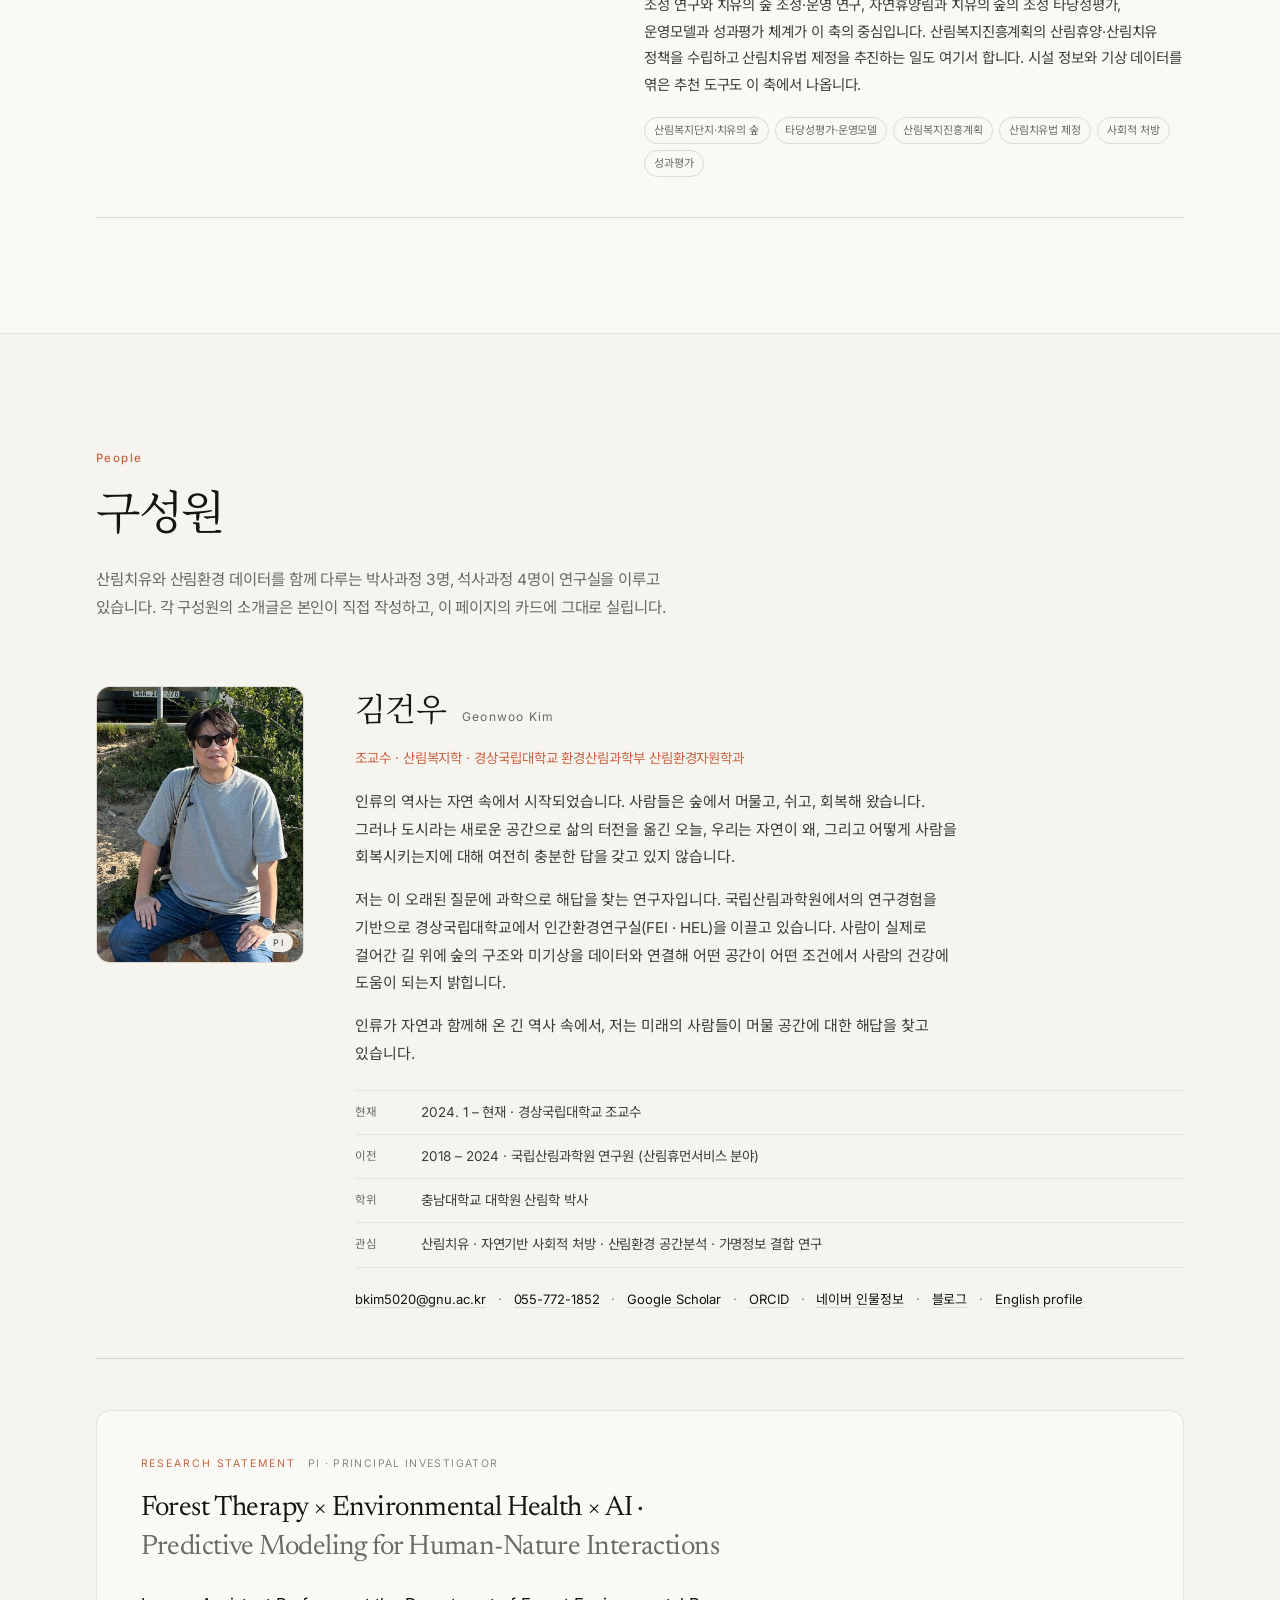
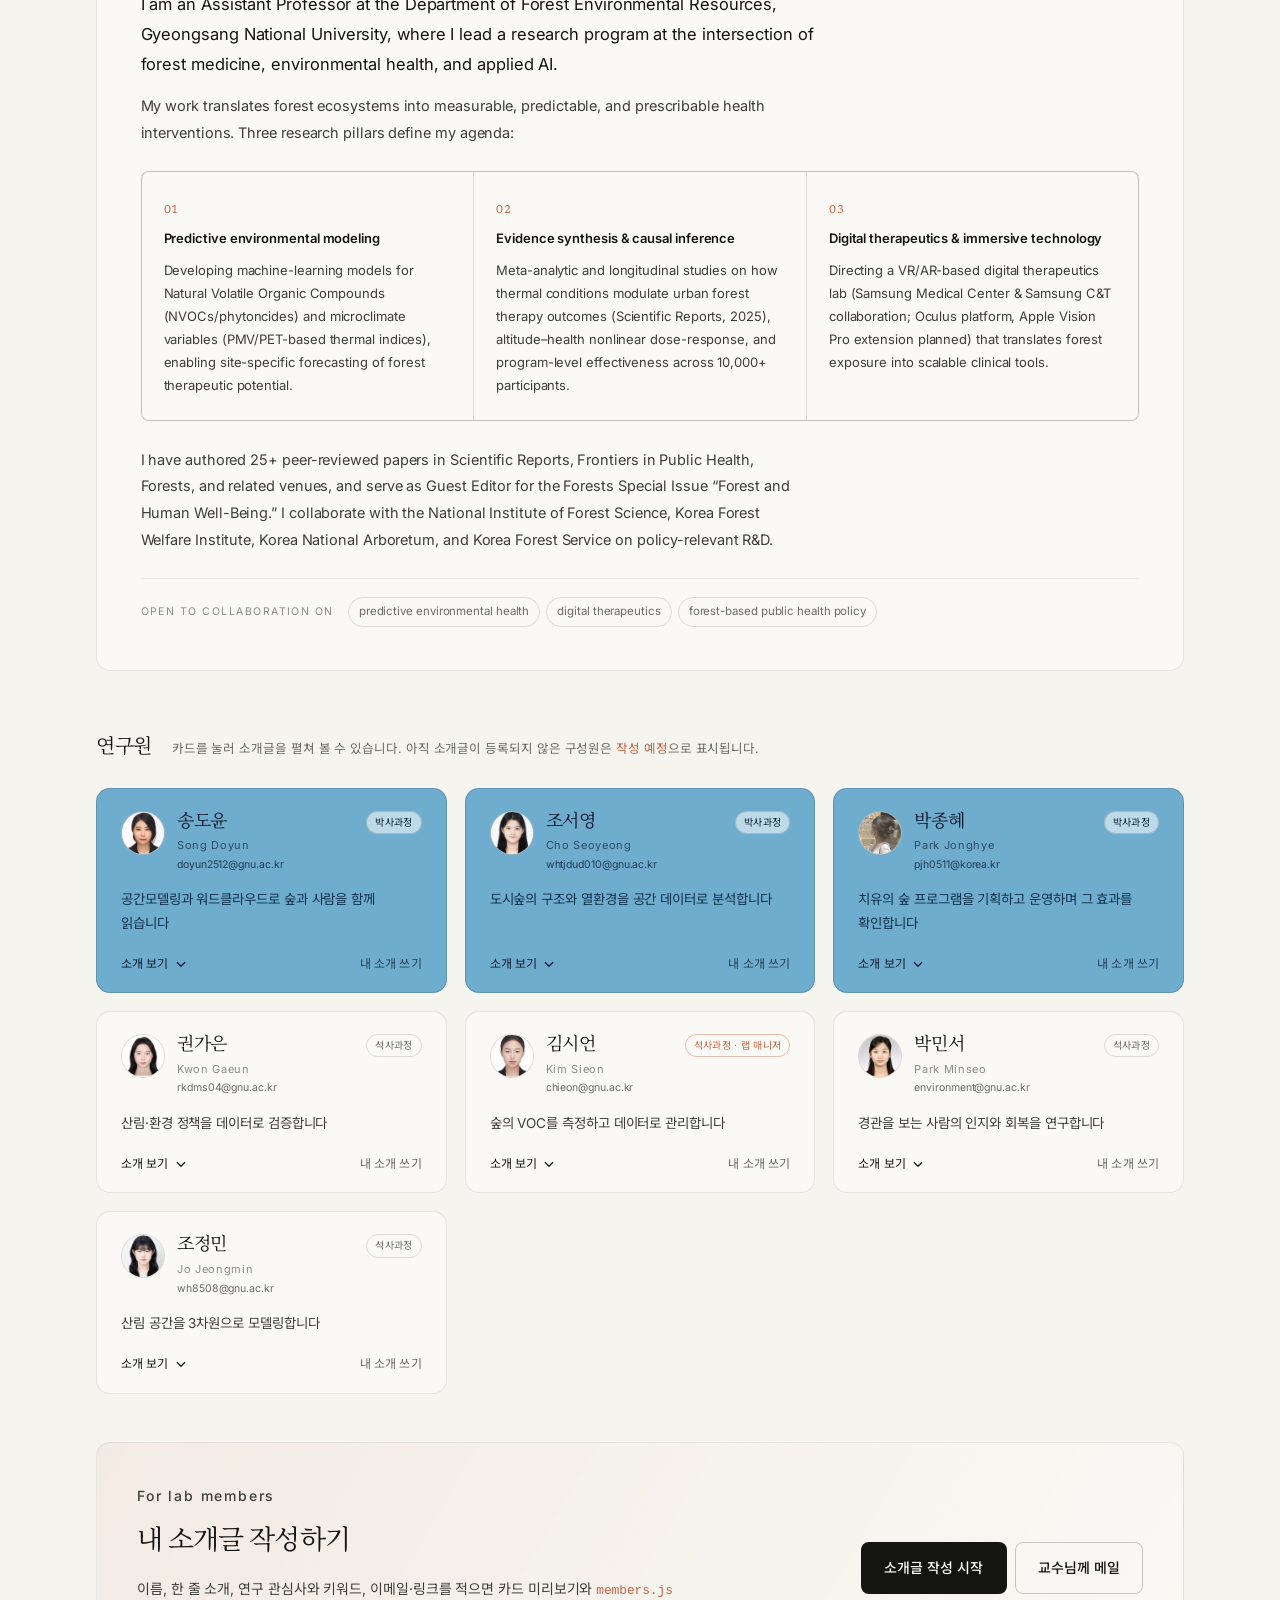
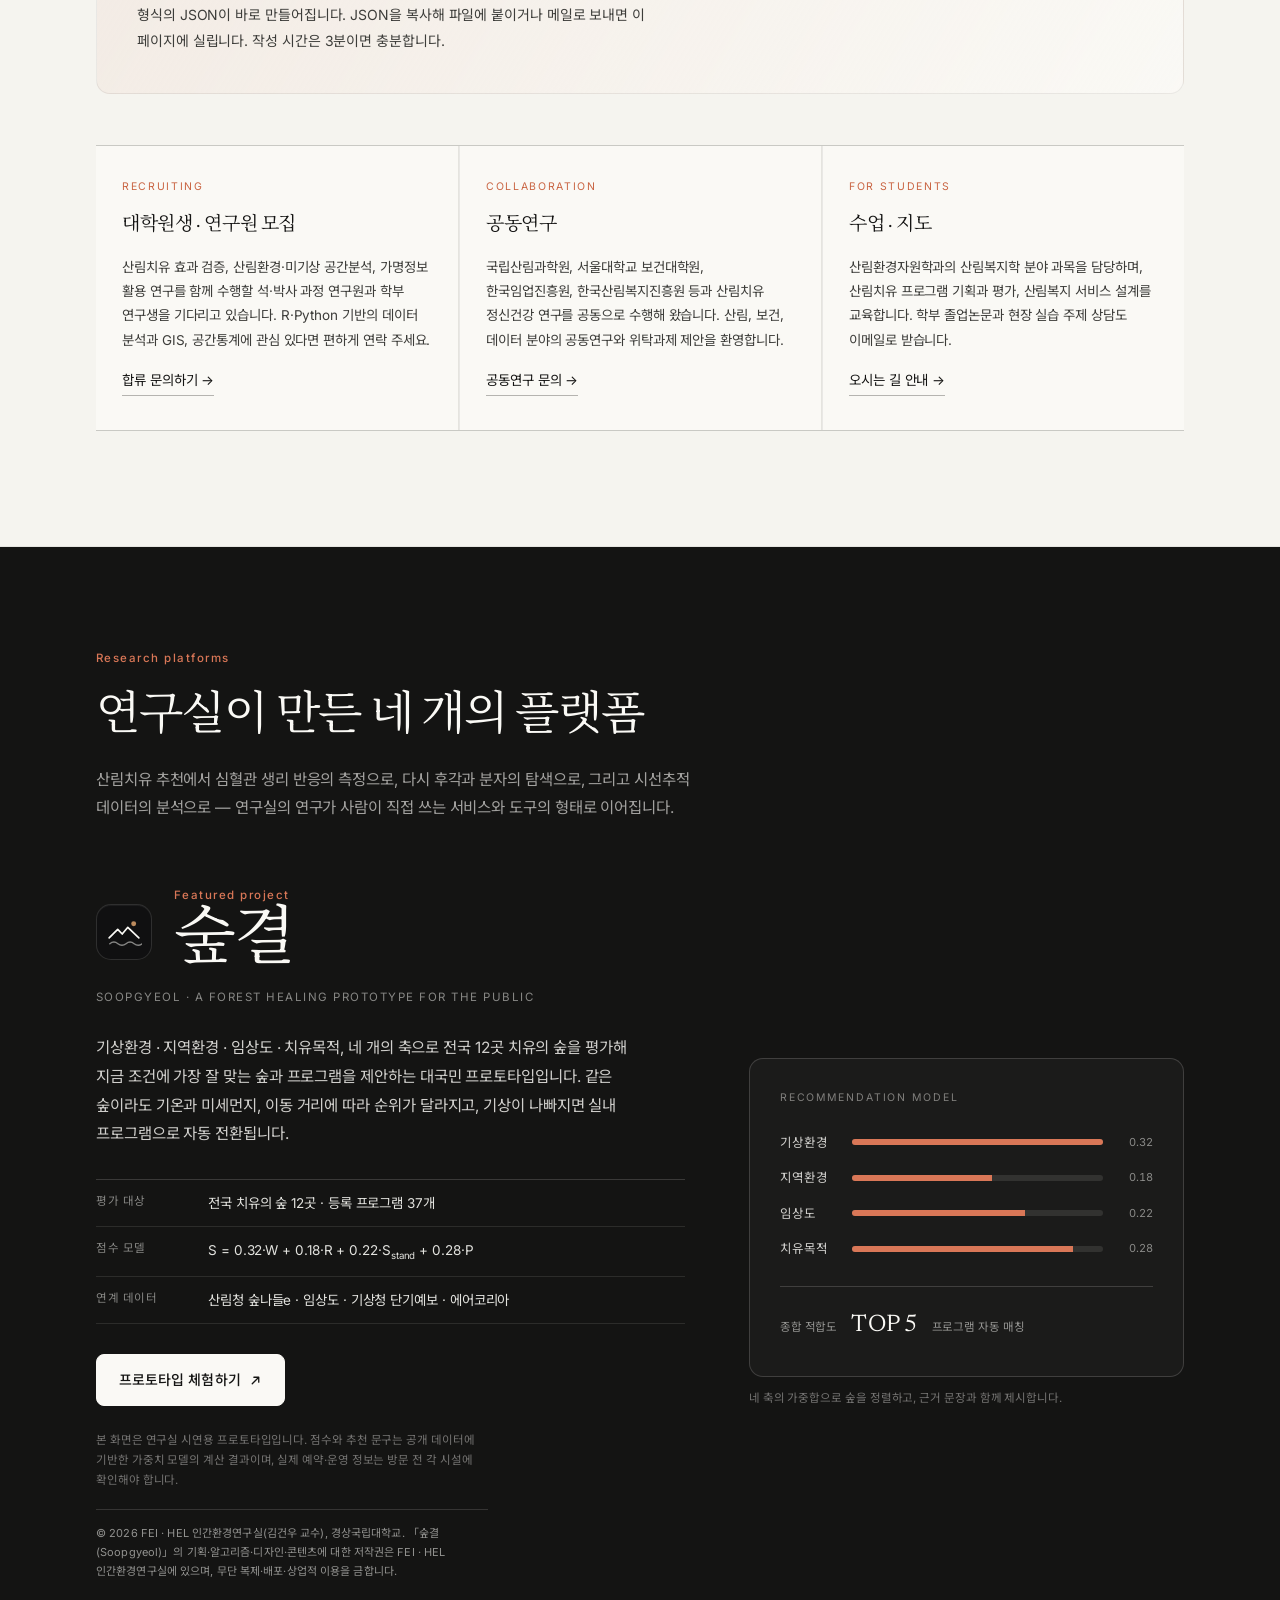
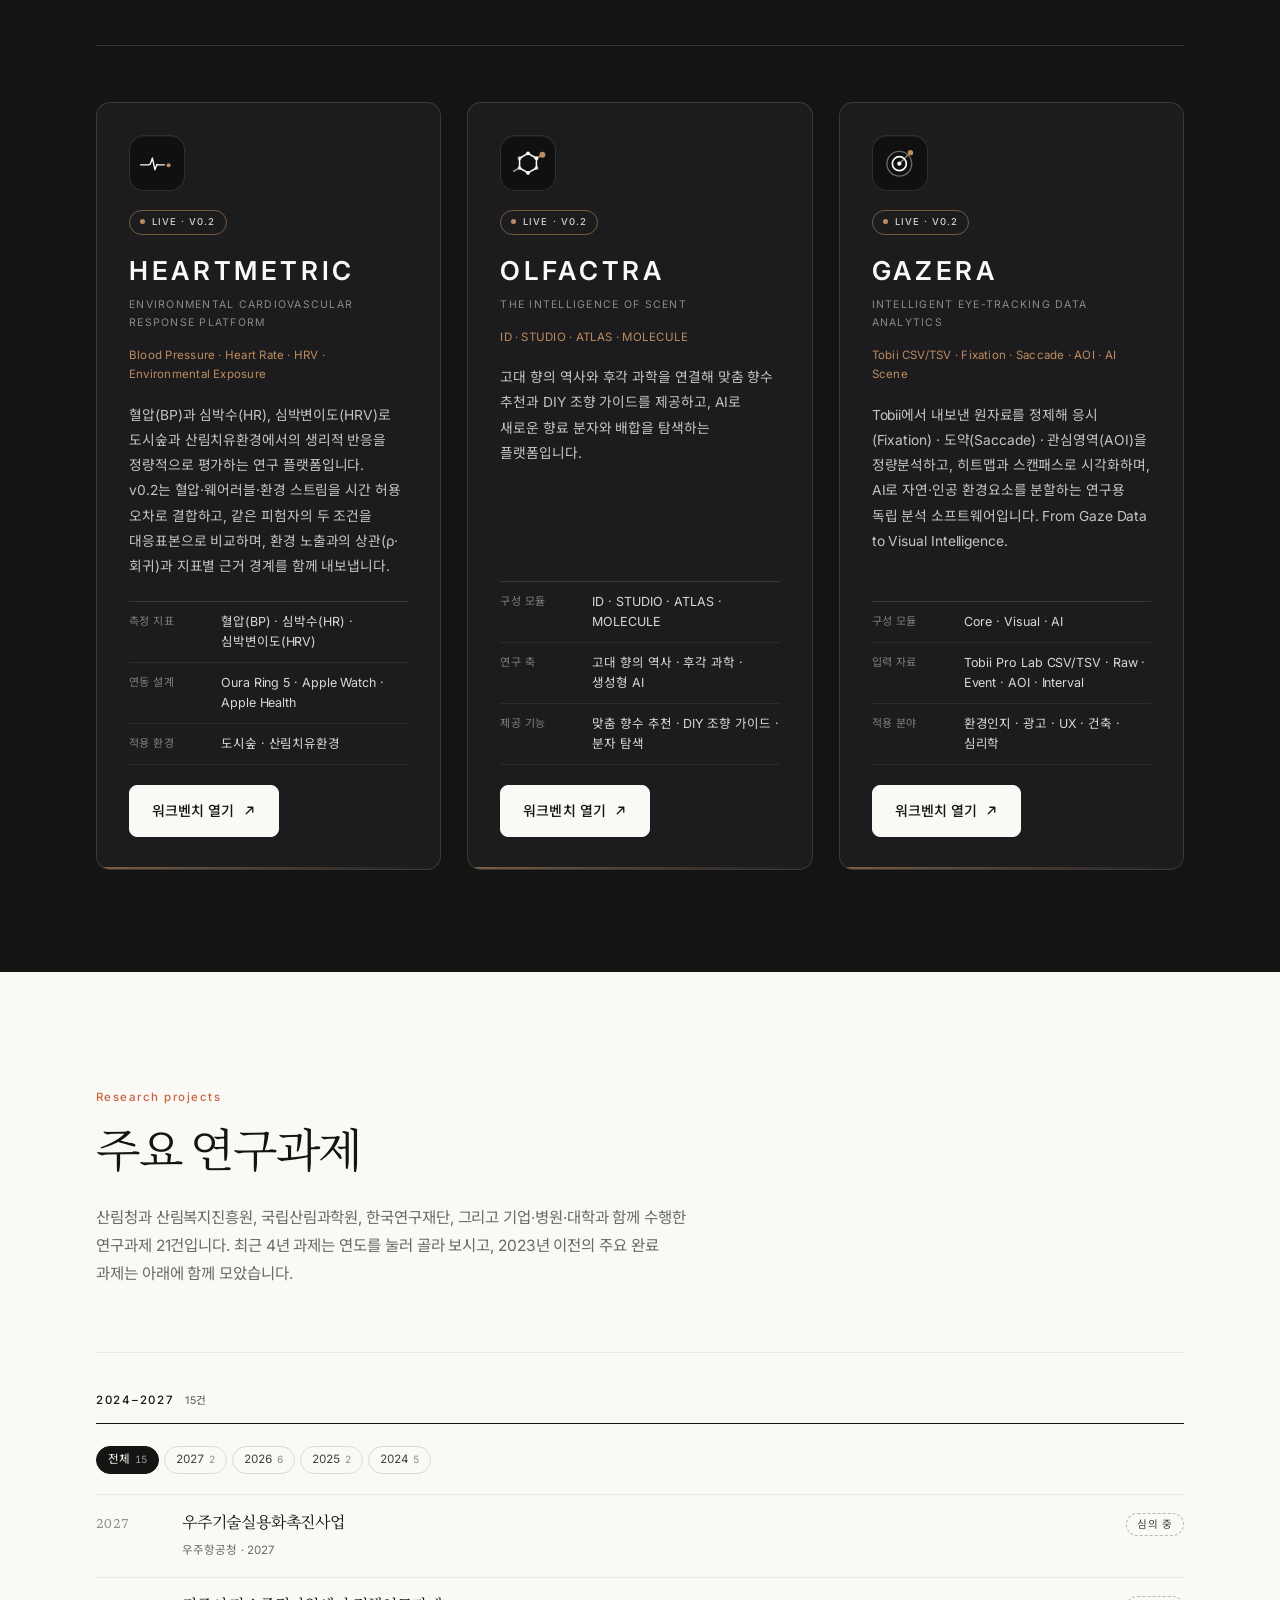
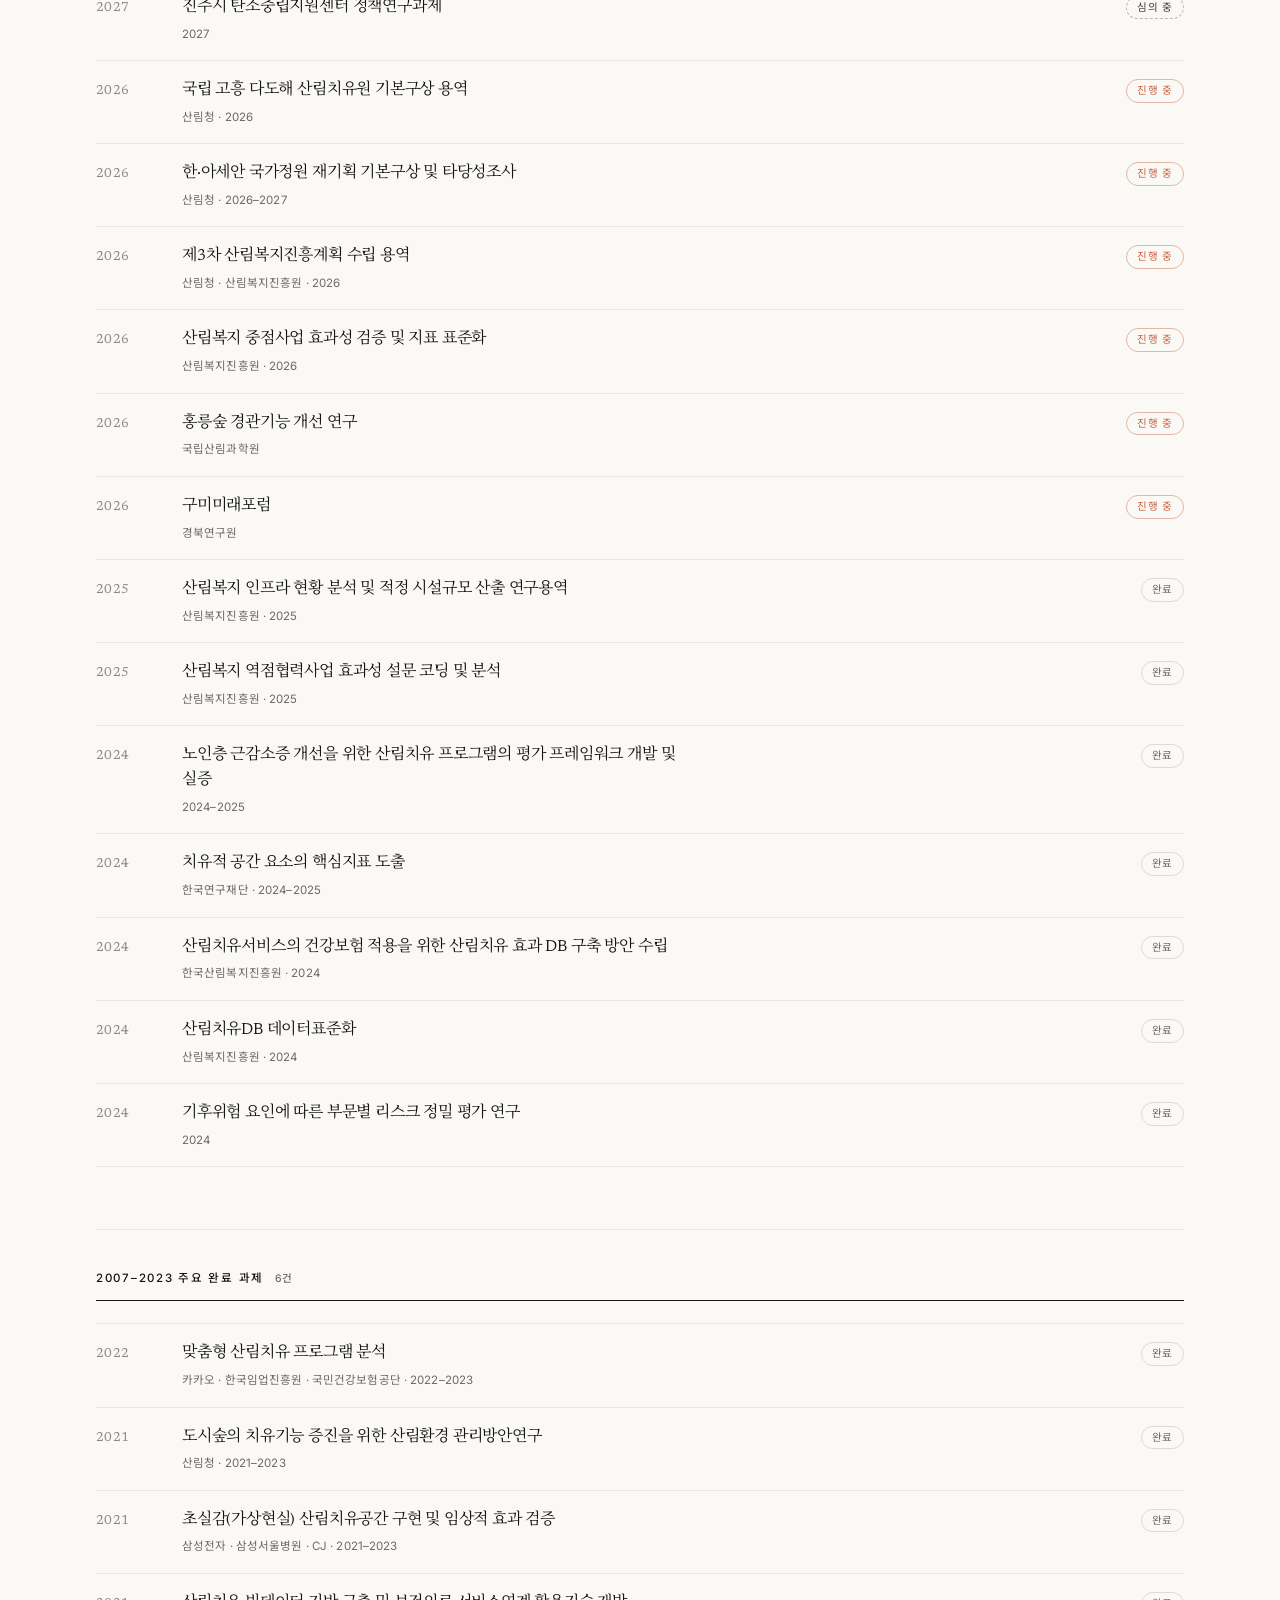
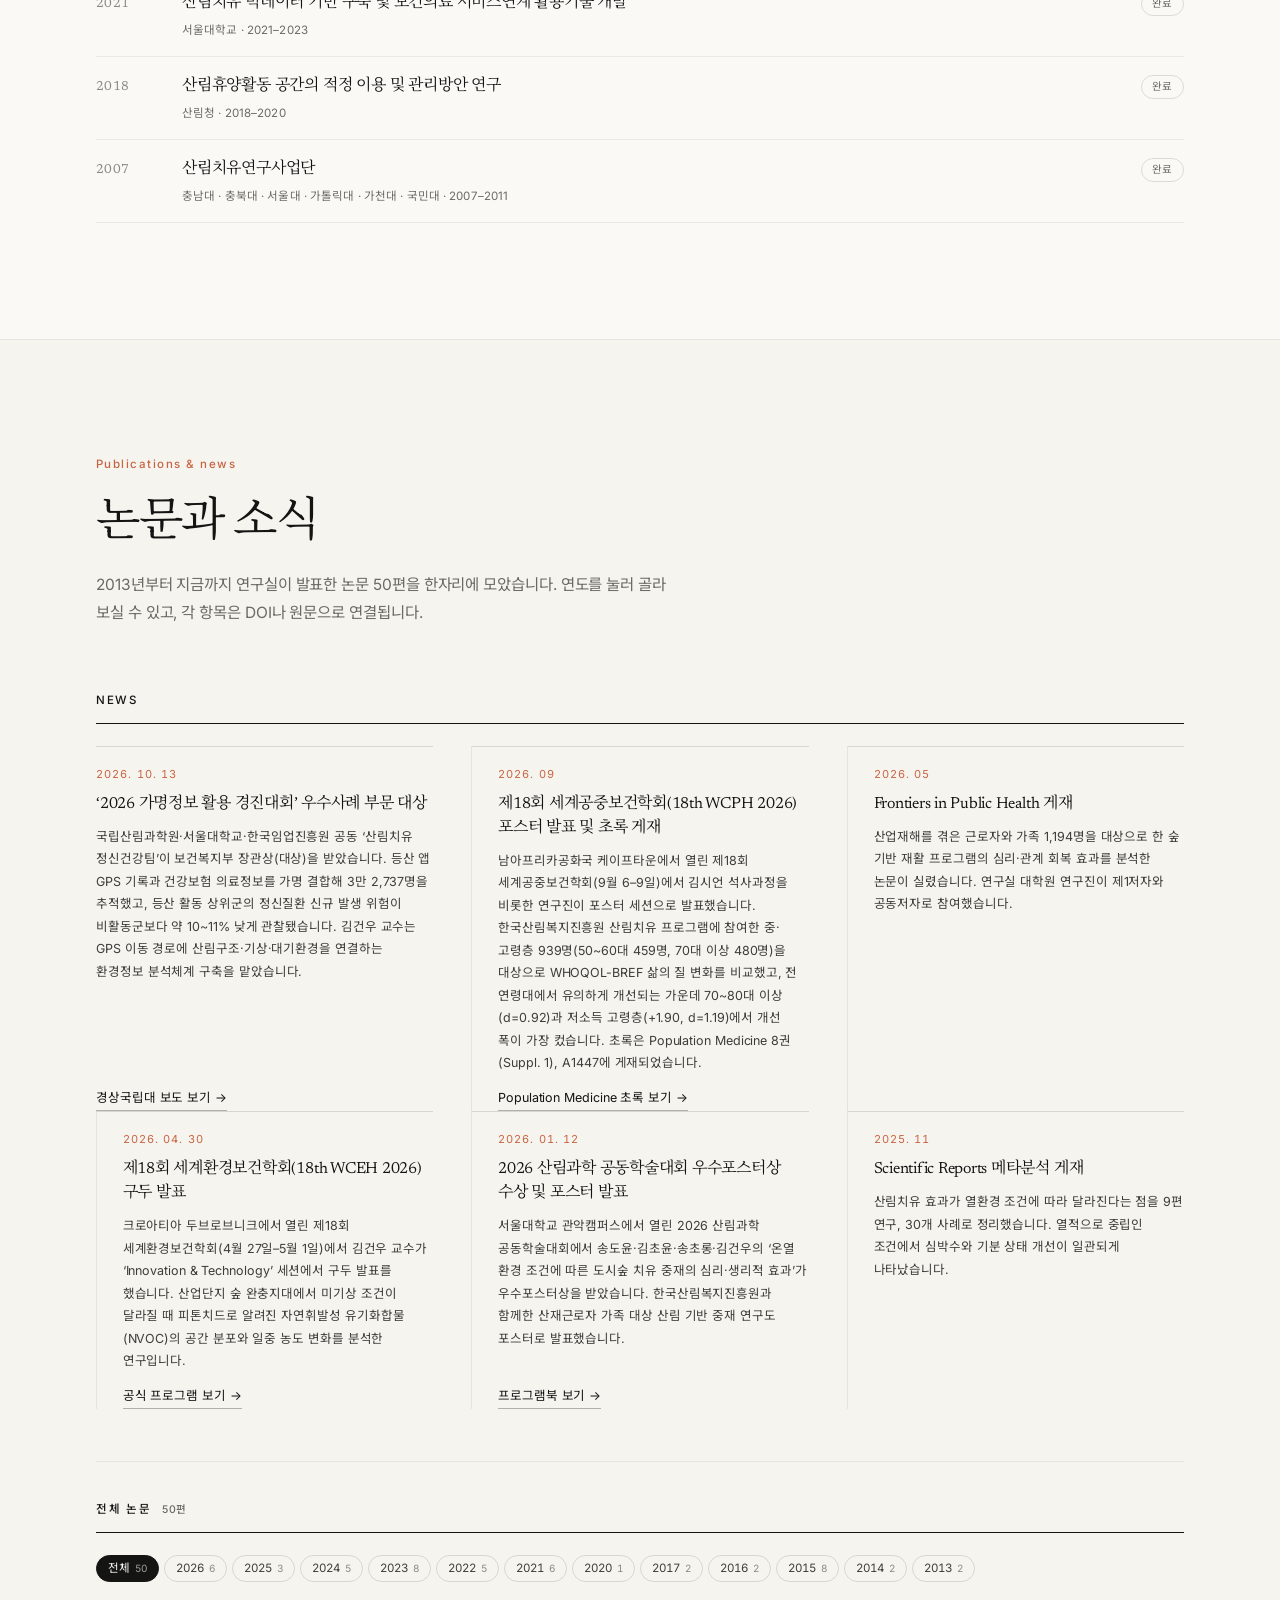
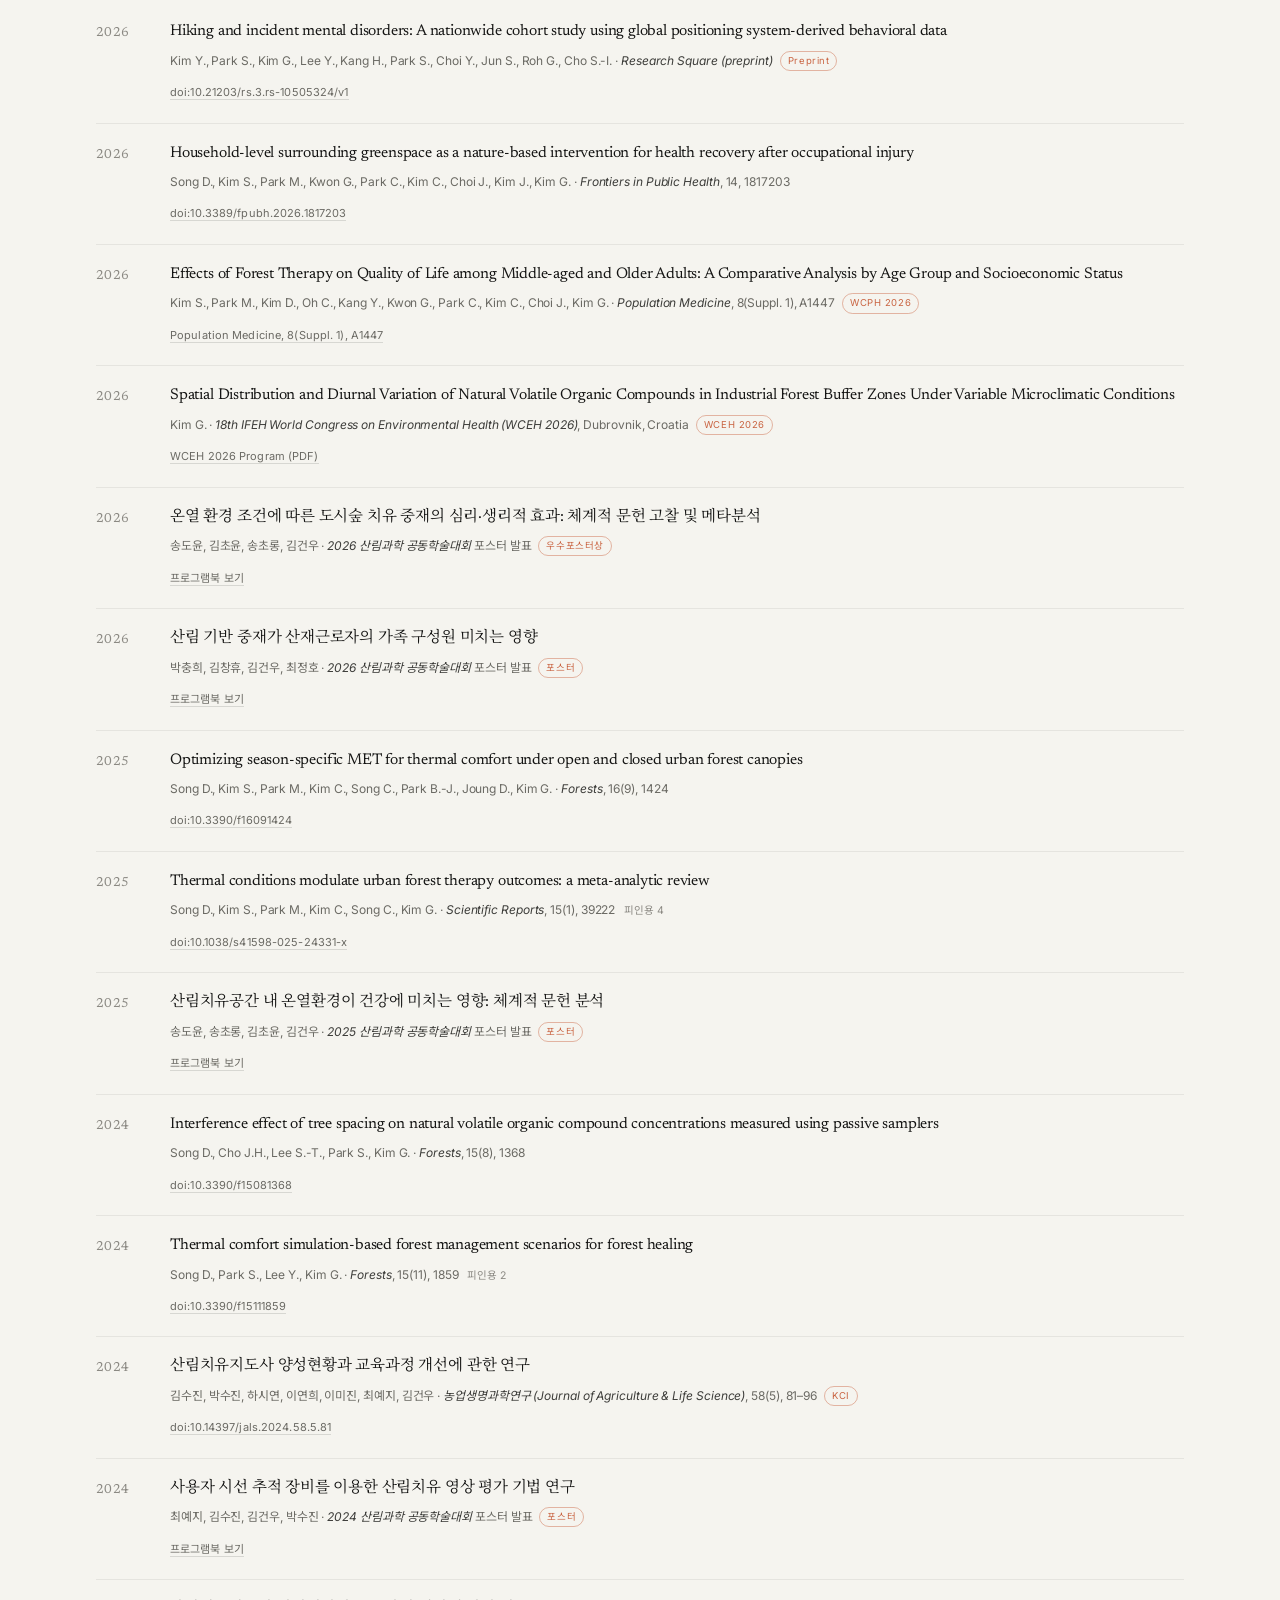
==== commit 73ded0ba: "feat(platforms): OLFACTRA·GAZERA 배지 Live · v0.2 현행화 (4개 언어) - OLFACTRA·GAZERA 카드 배지 Live · v0.1 Core" ====
--- a/index.html
+++ b/index.html
@@ -768,7 +768,7 @@
                 <circle cx="28.8" cy="8.7" r="2.6" fill="#bd8b5e" />
               </svg>
             </span>
-            <span class="platform-badge is-live">Live · v0.1 Core</span>
+            <span class="platform-badge is-live">Live · v0.2</span>
           </div>
           <h3 class="platform-name">OLFACTRA</h3>
           <p class="platform-sub">The Intelligence of Scent</p>
@@ -808,7 +808,7 @@
                 <circle cx="25.3" cy="6.8" r="2.4" fill="#bd8b5e" />
               </svg>
             </span>
-            <span class="platform-badge is-live">Live · v0.1 Core</span>
+            <span class="platform-badge is-live">Live · v0.2</span>
           </div>
           <h3 class="platform-name">GAZERA</h3>
           <p class="platform-sub">Intelligent Eye-Tracking Data Analytics</p>
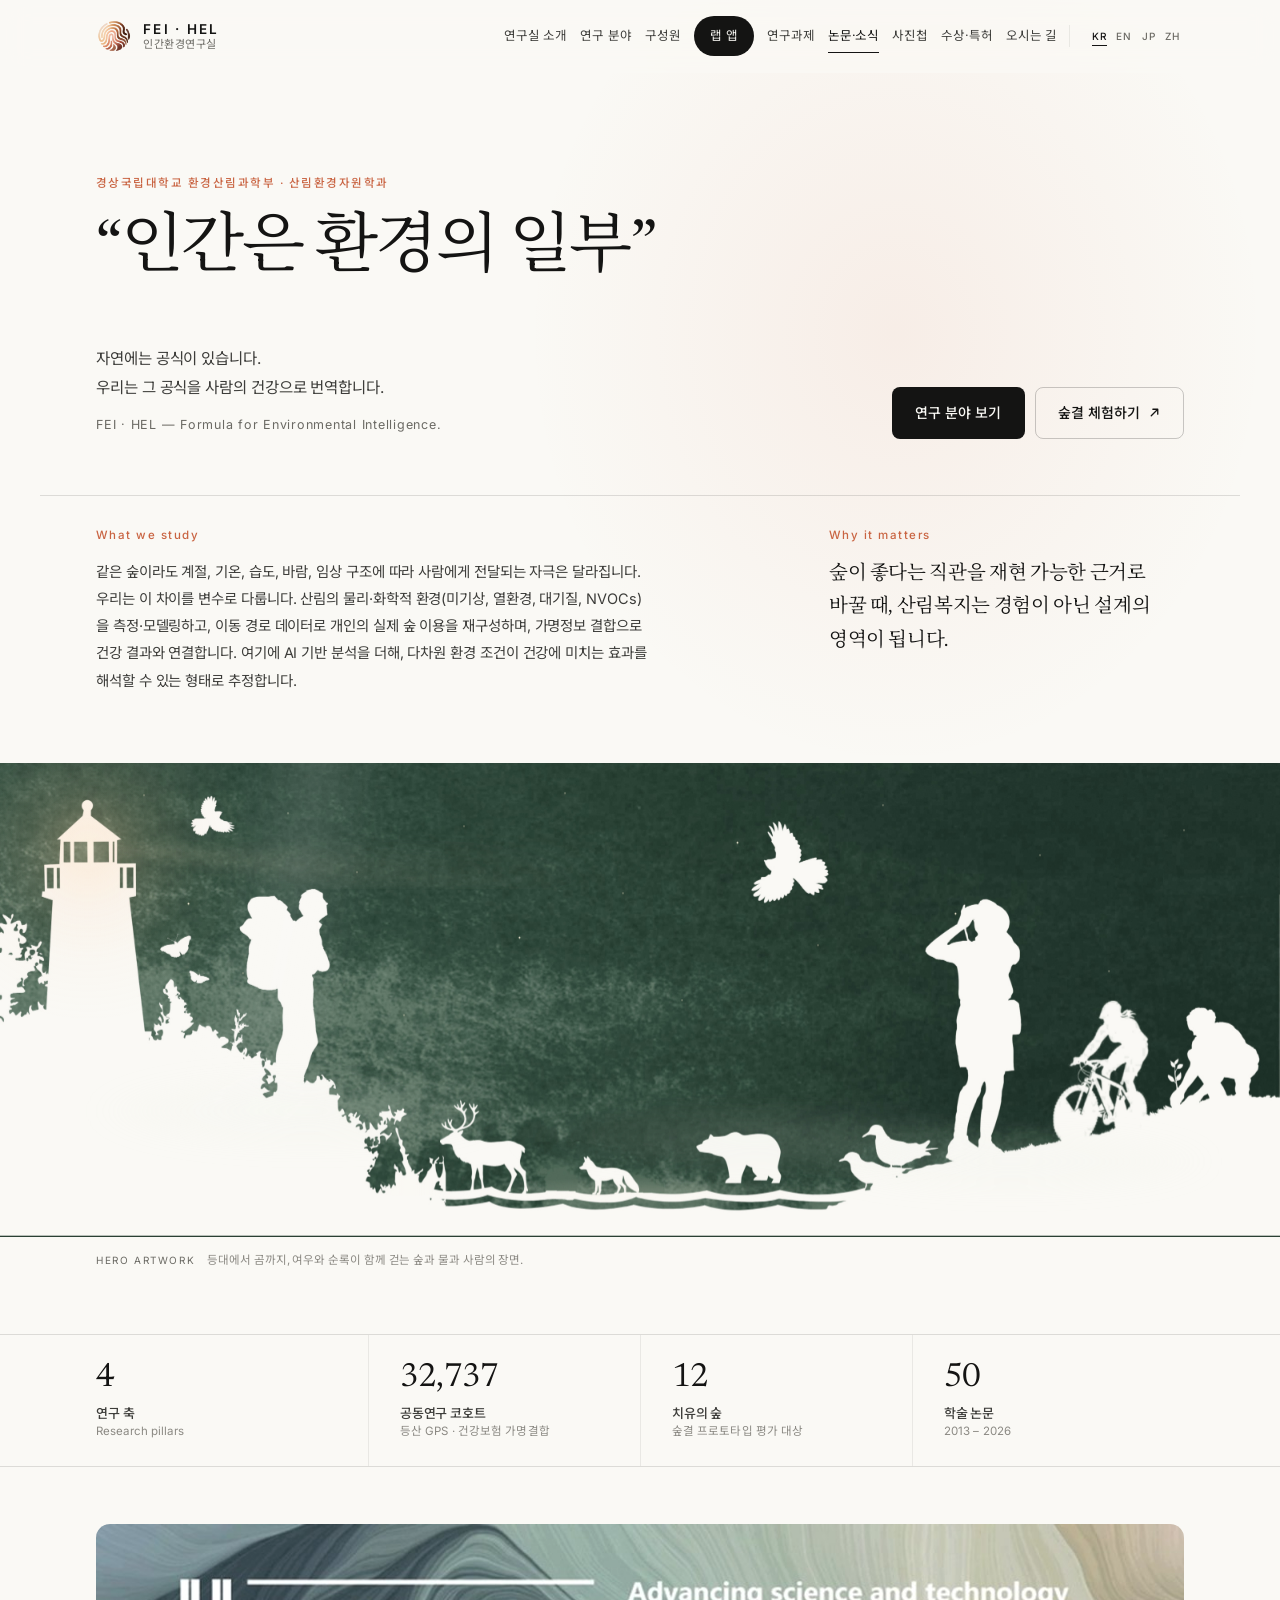
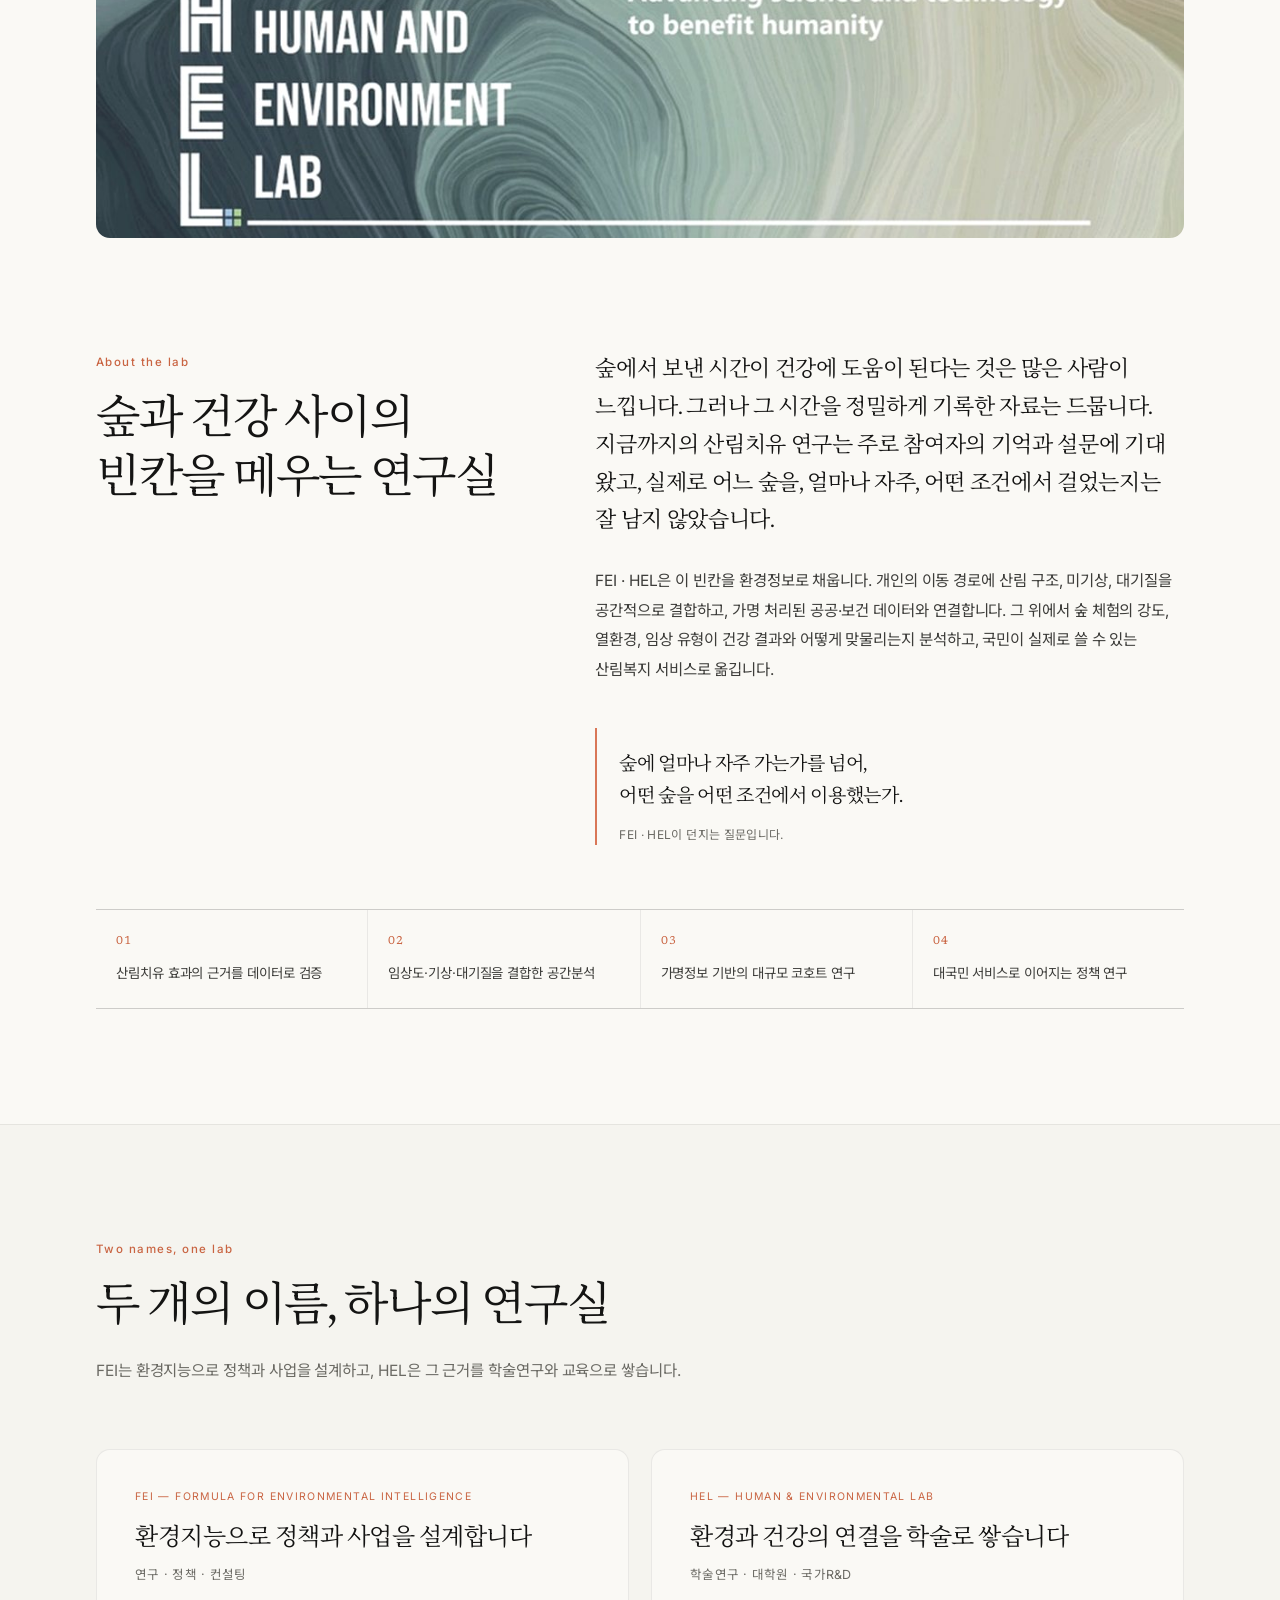
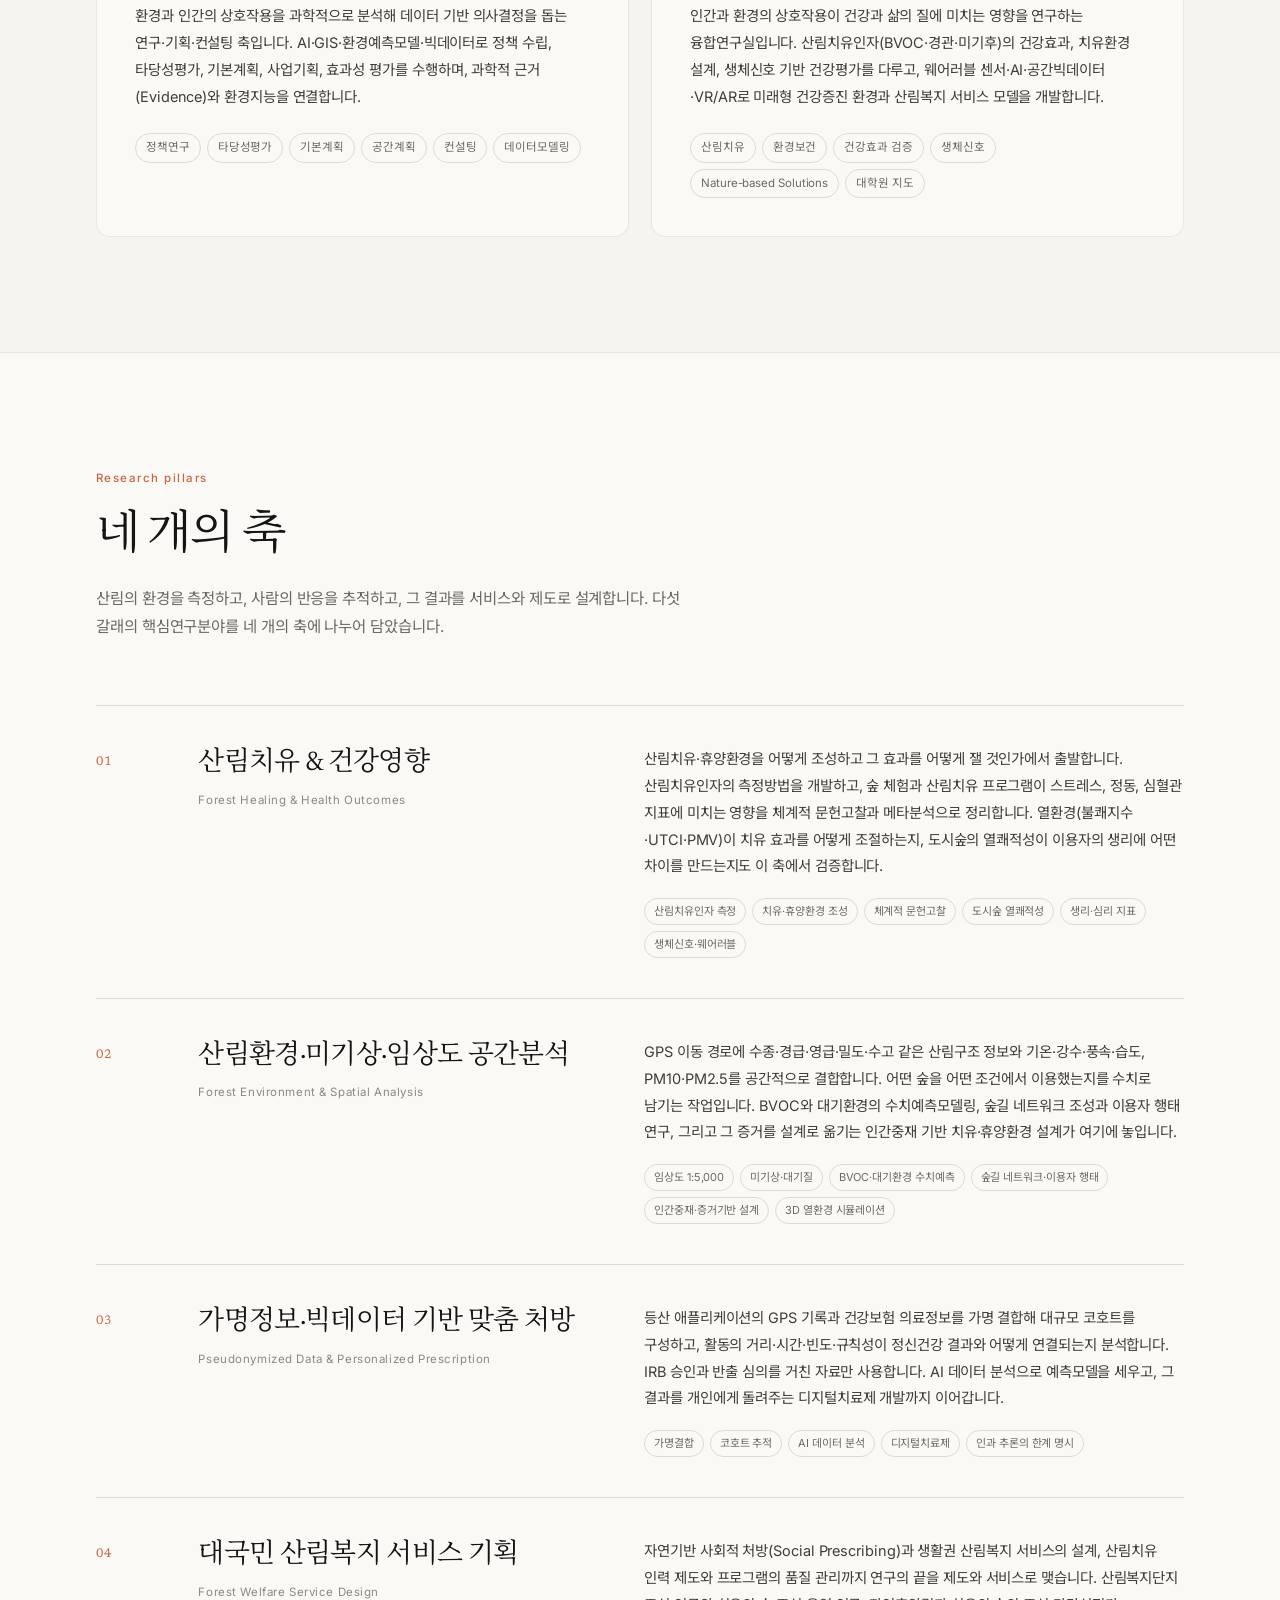
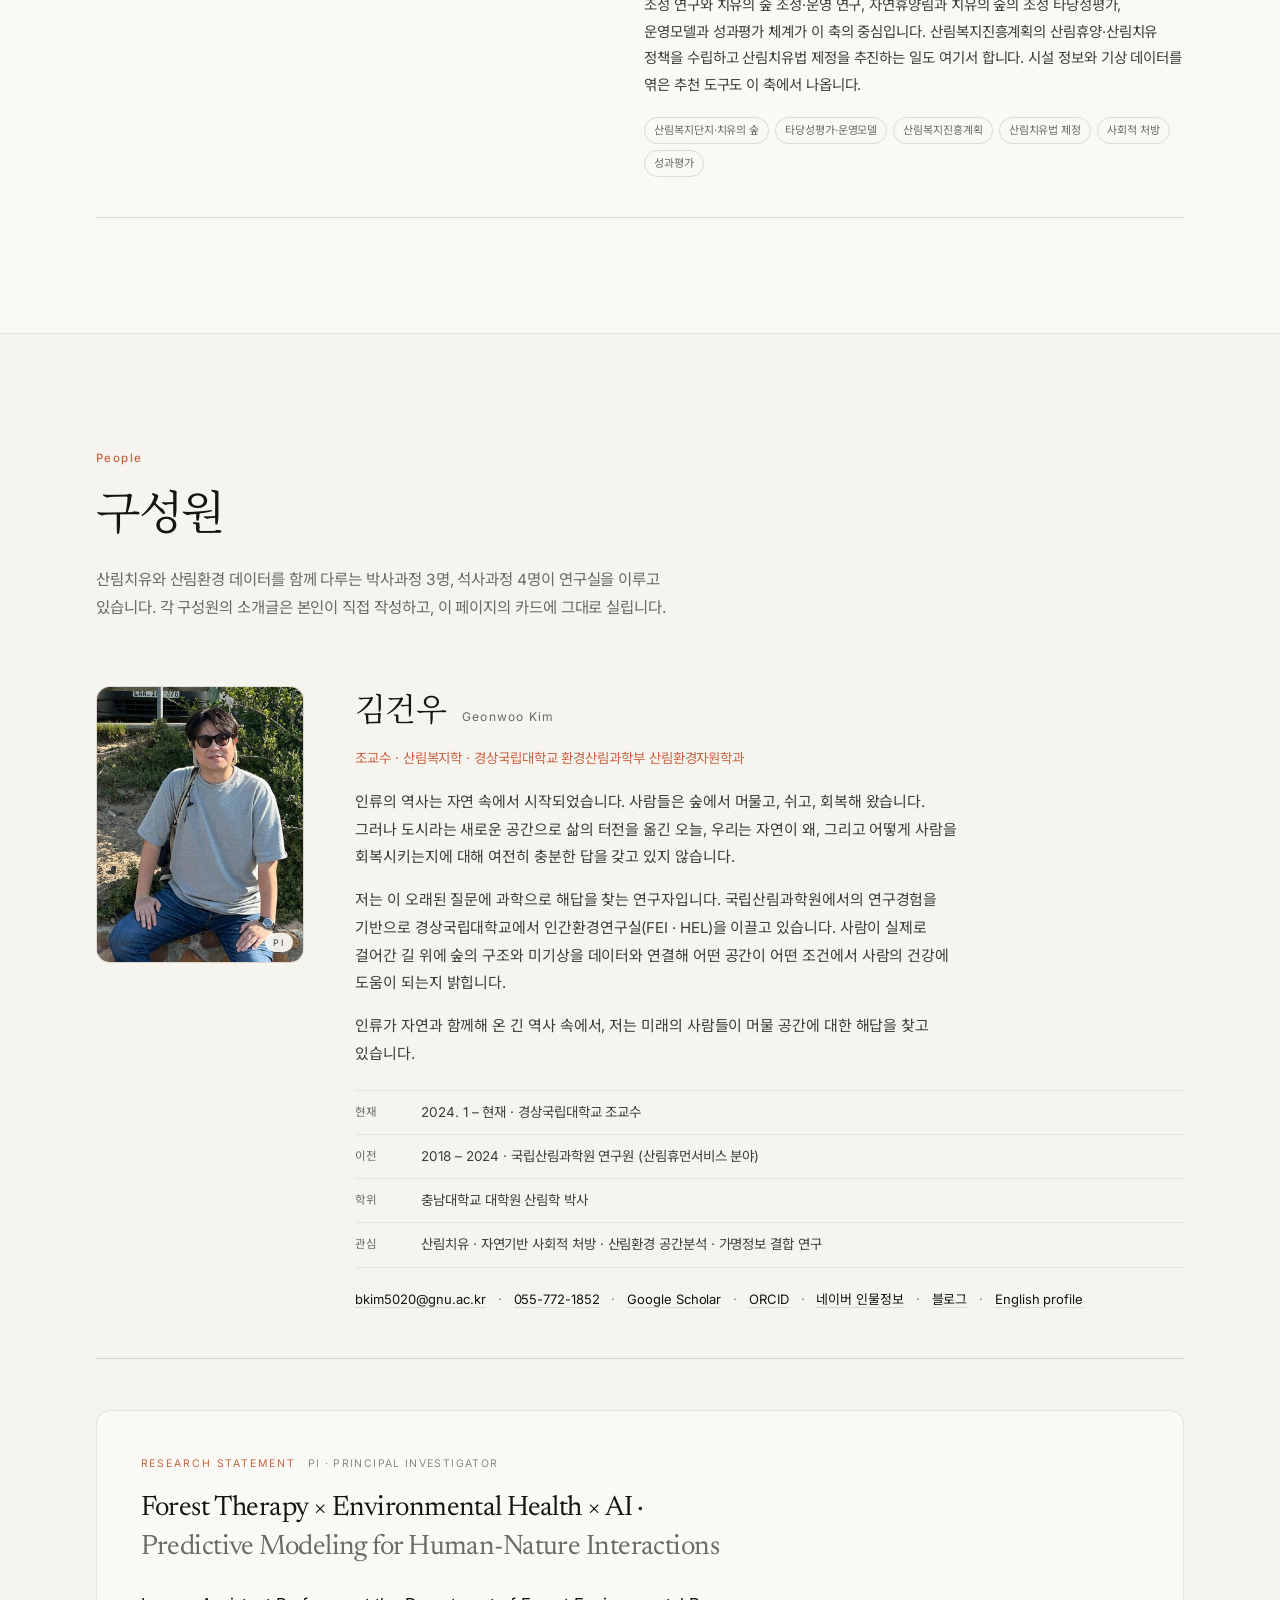
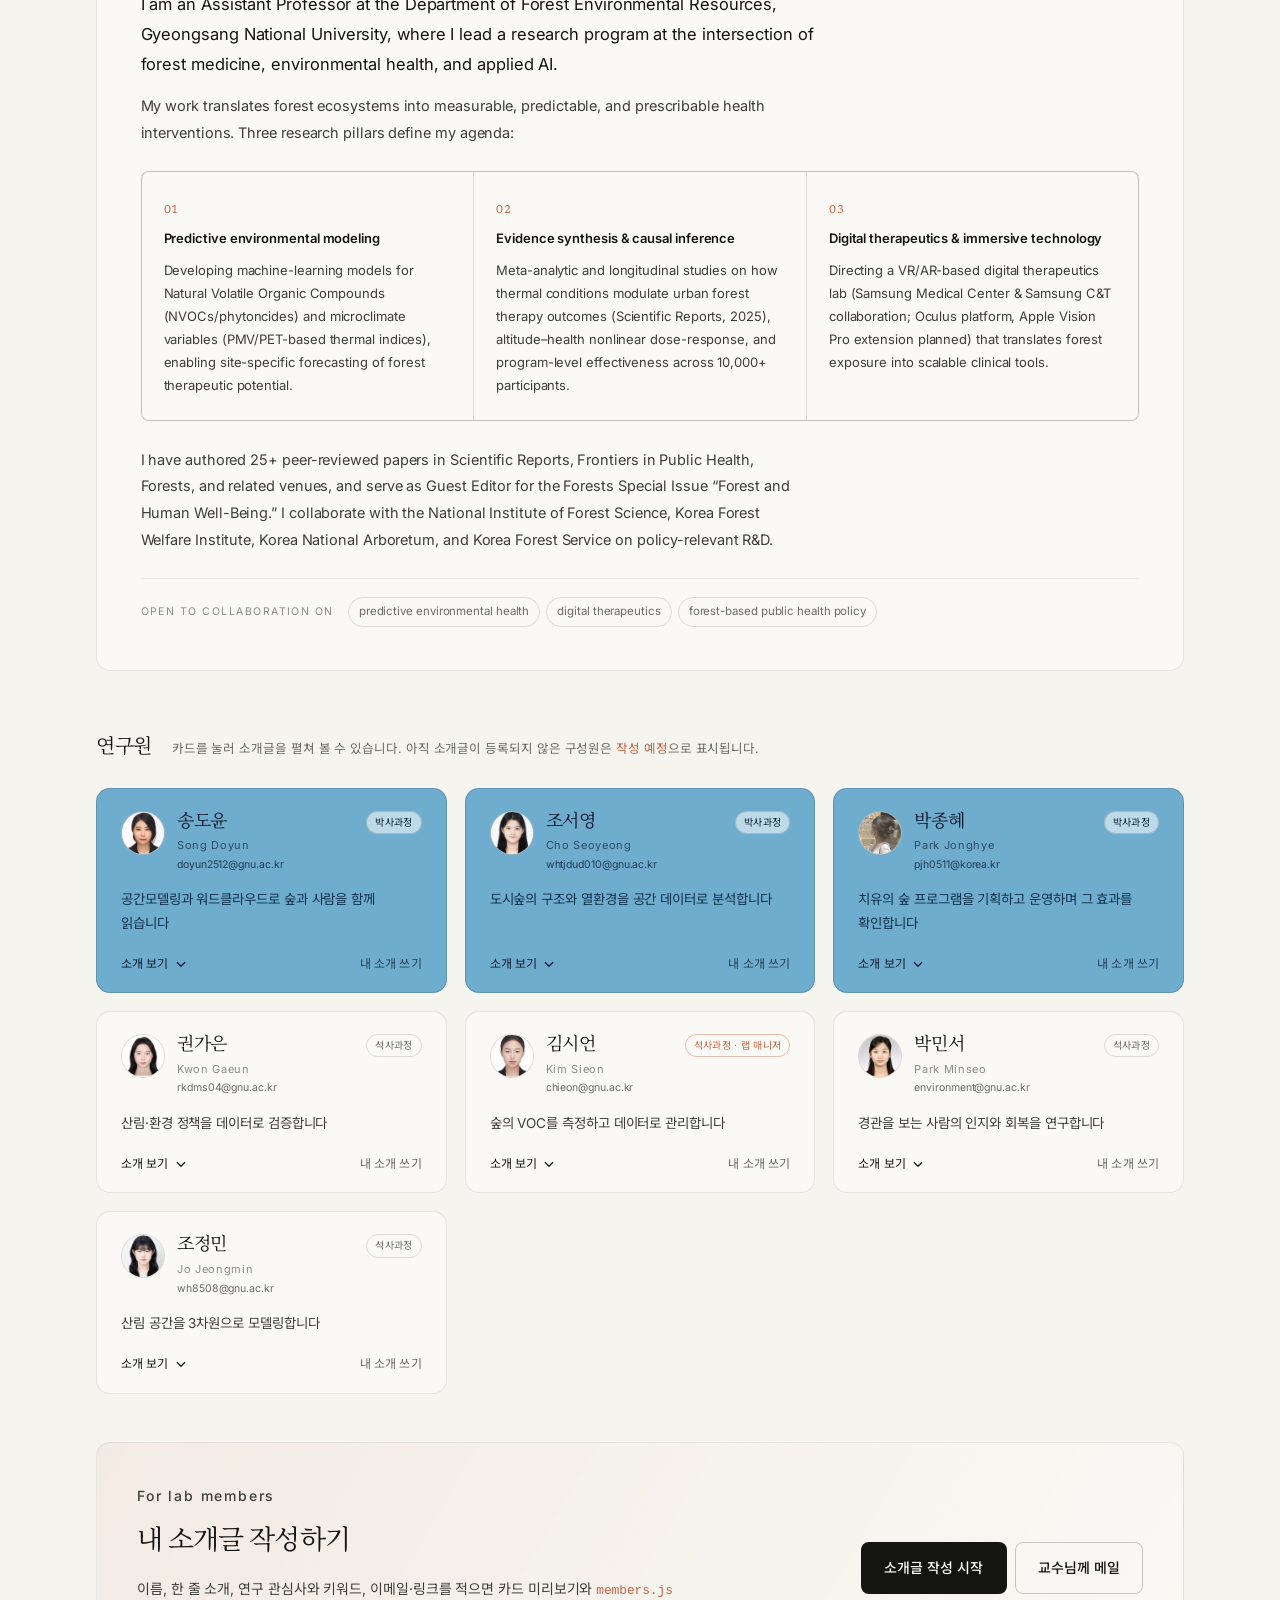
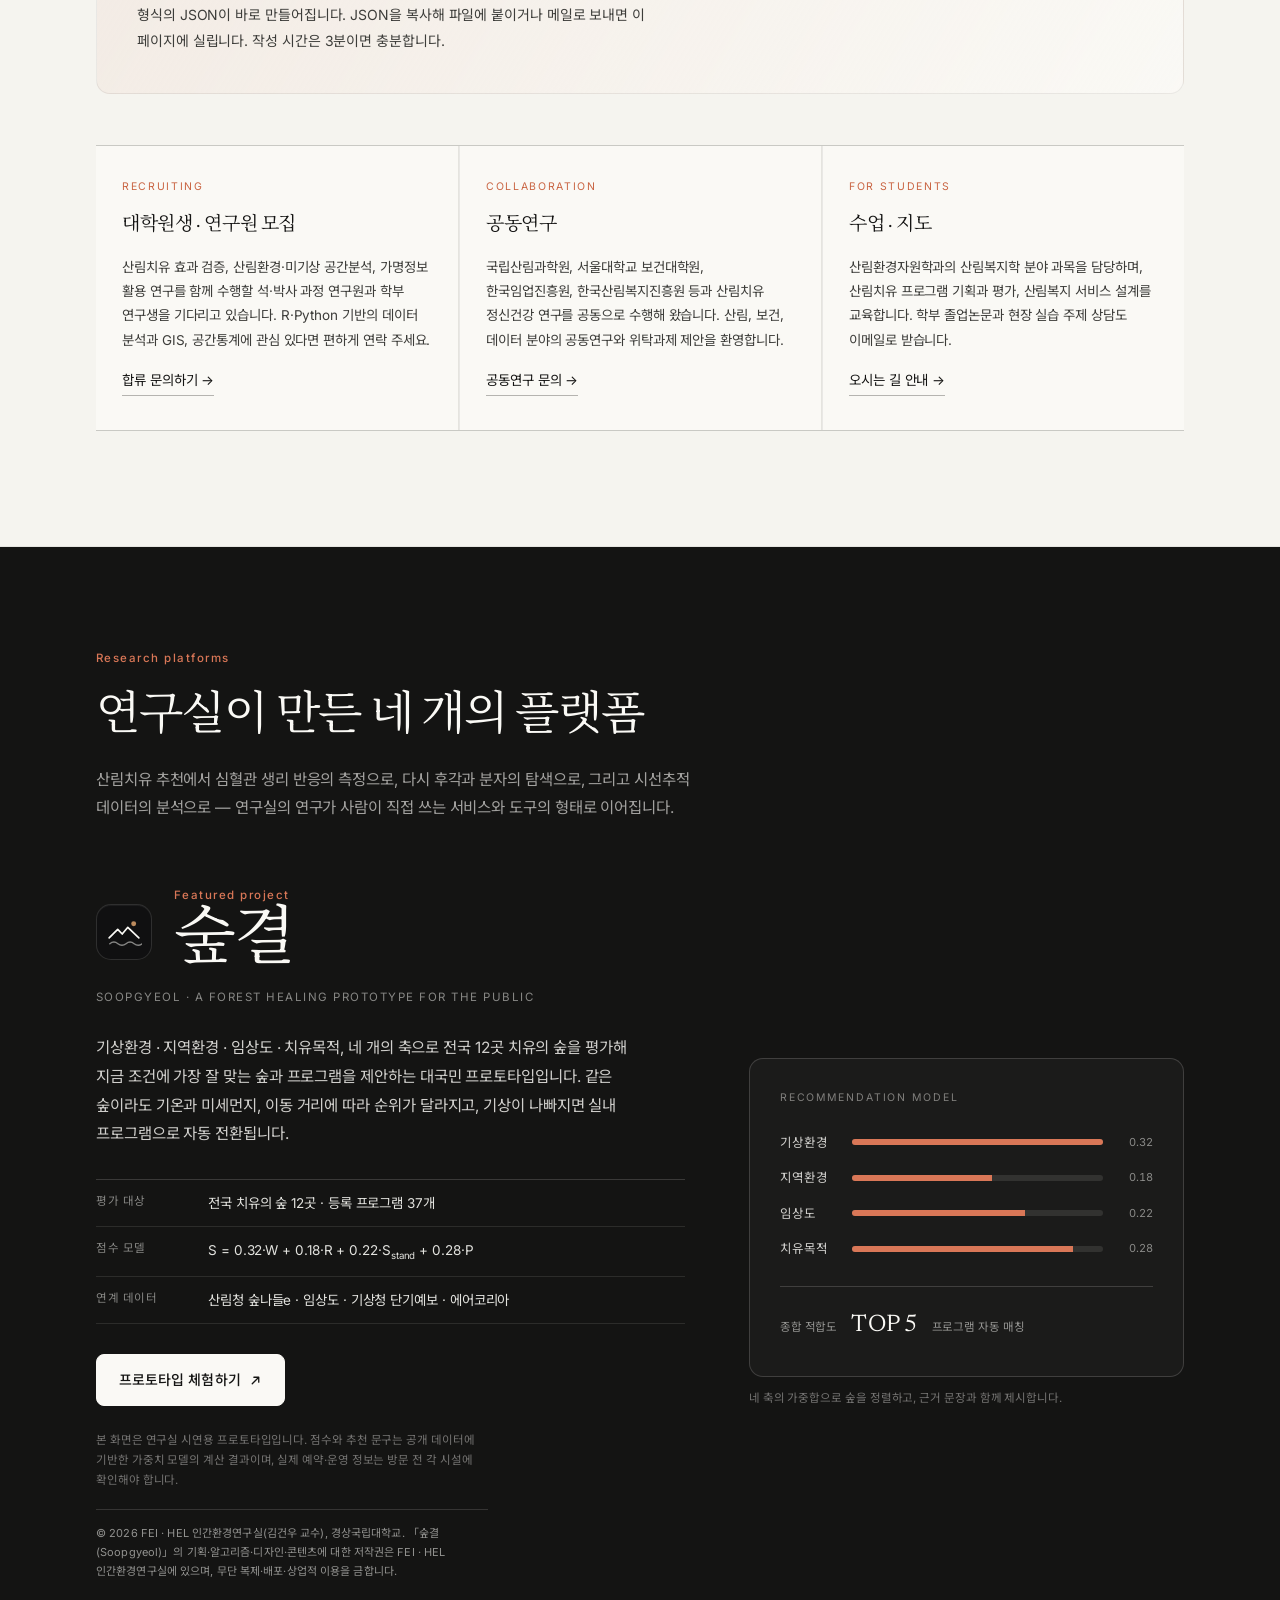
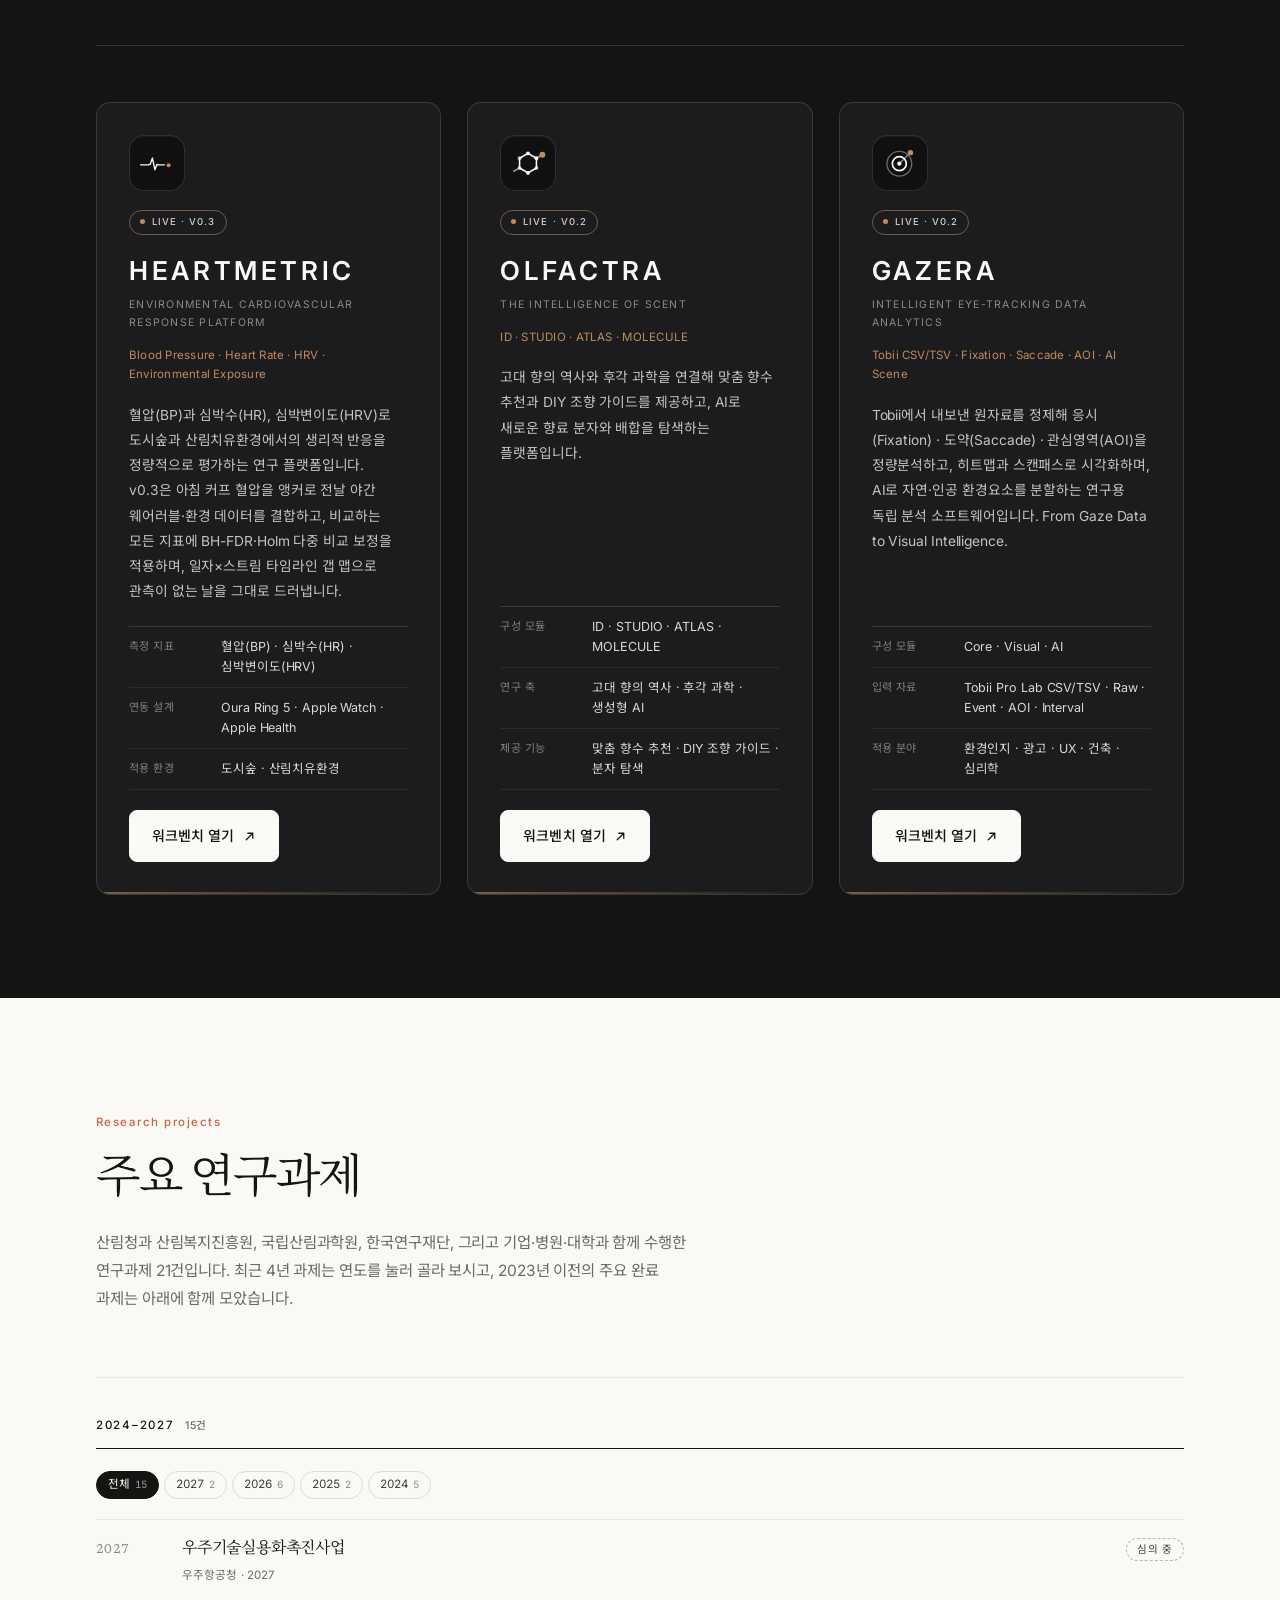
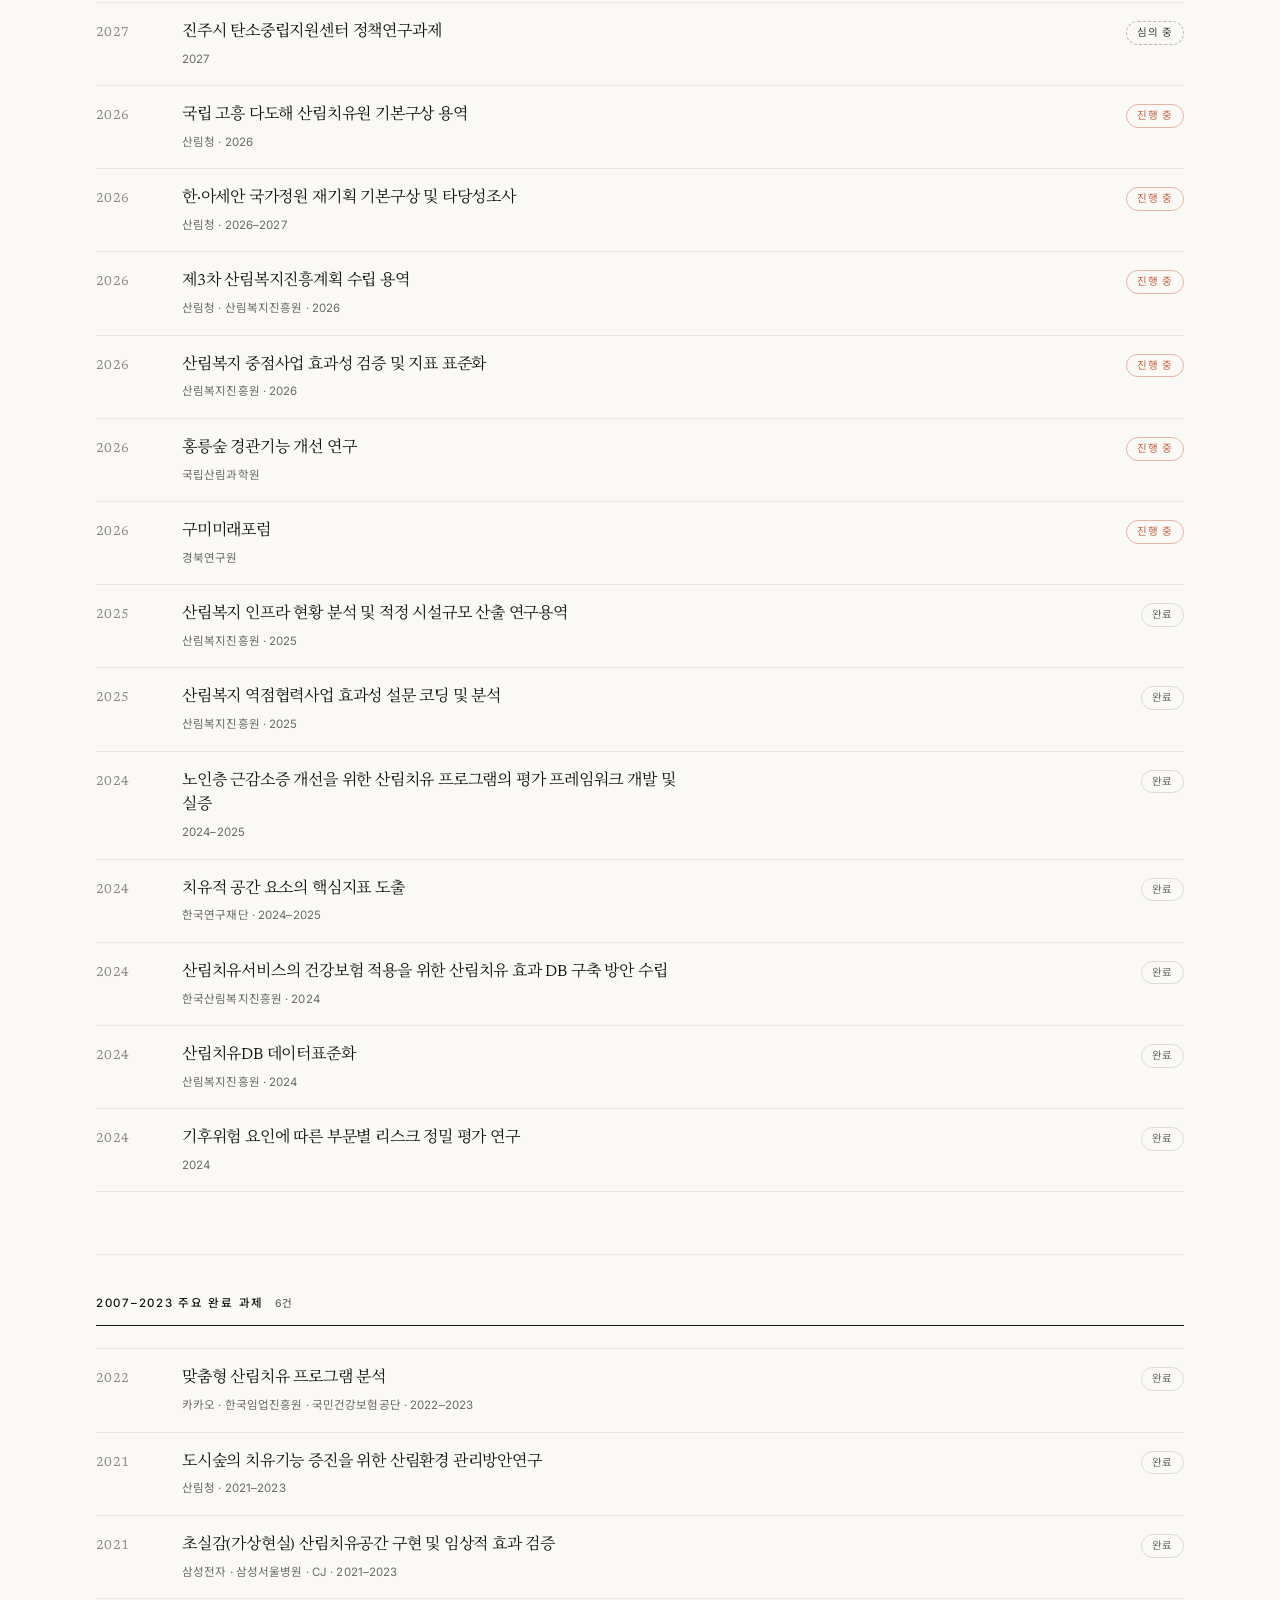
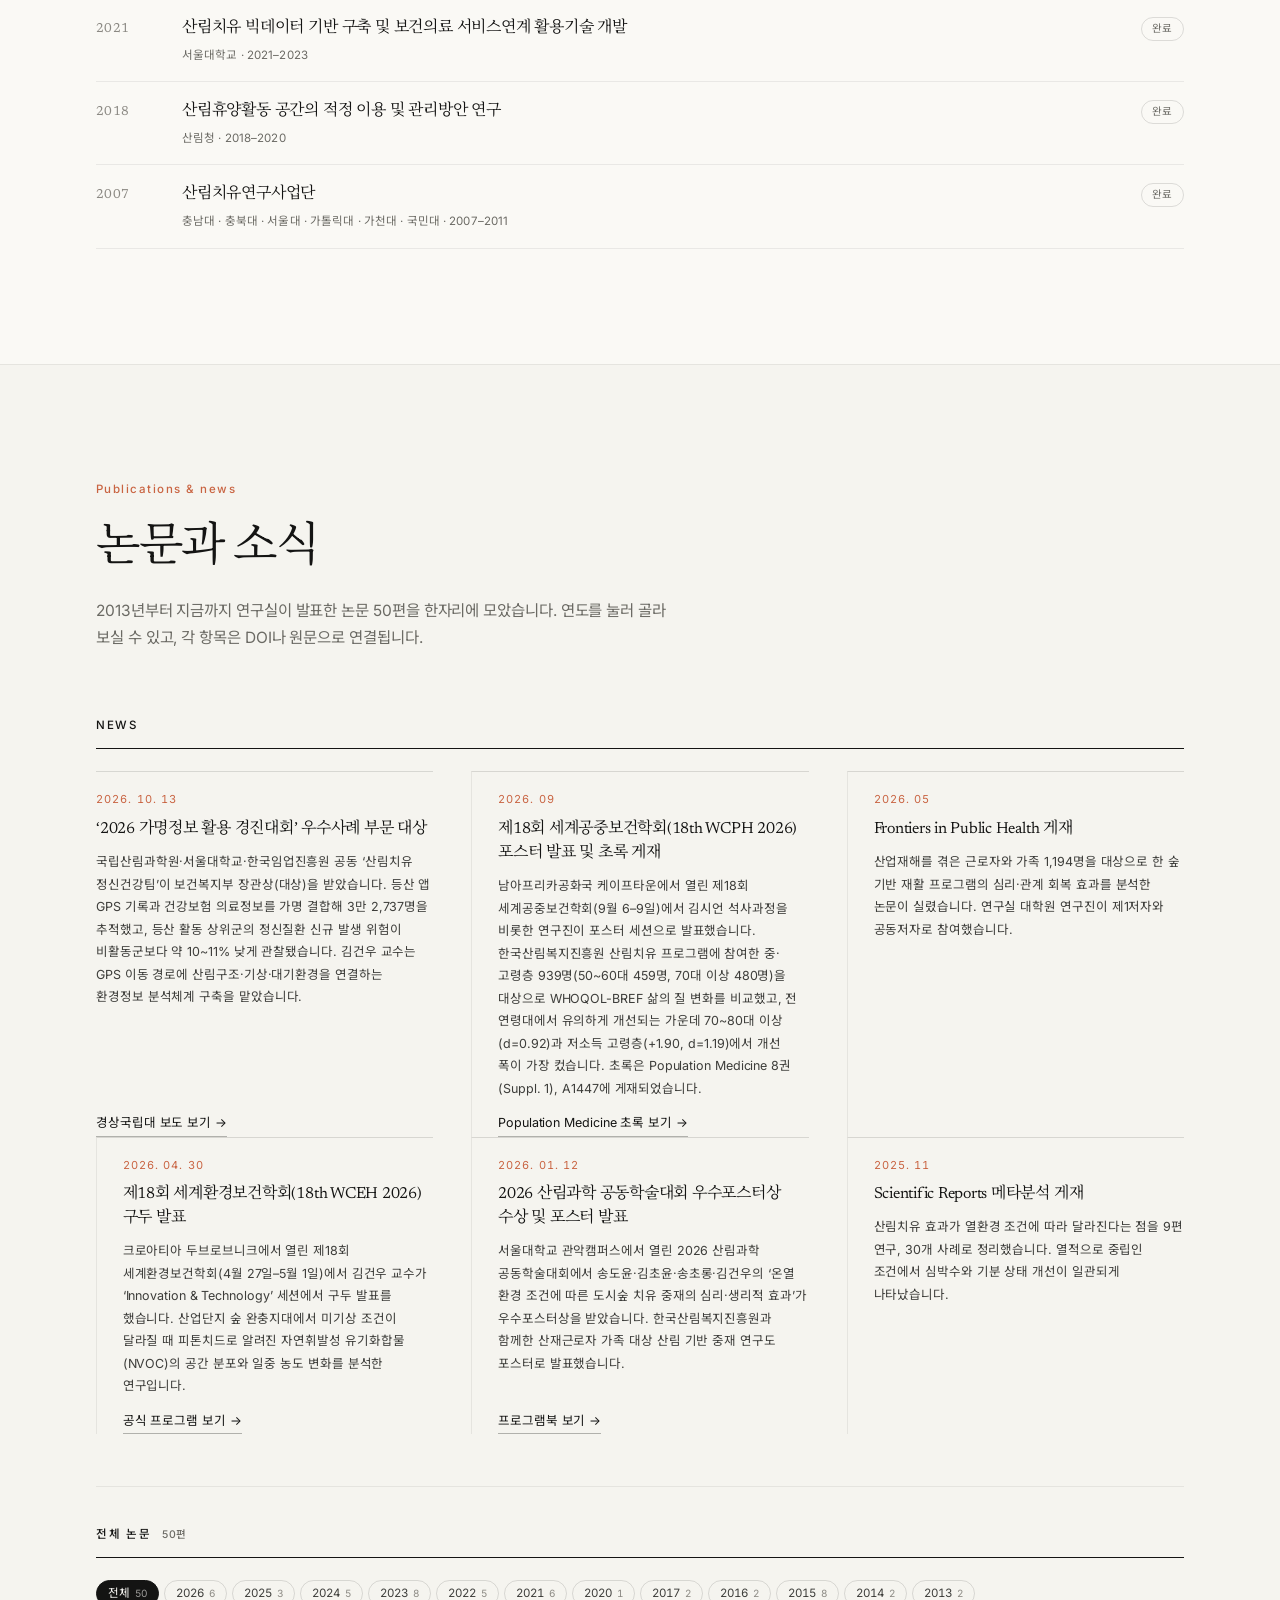
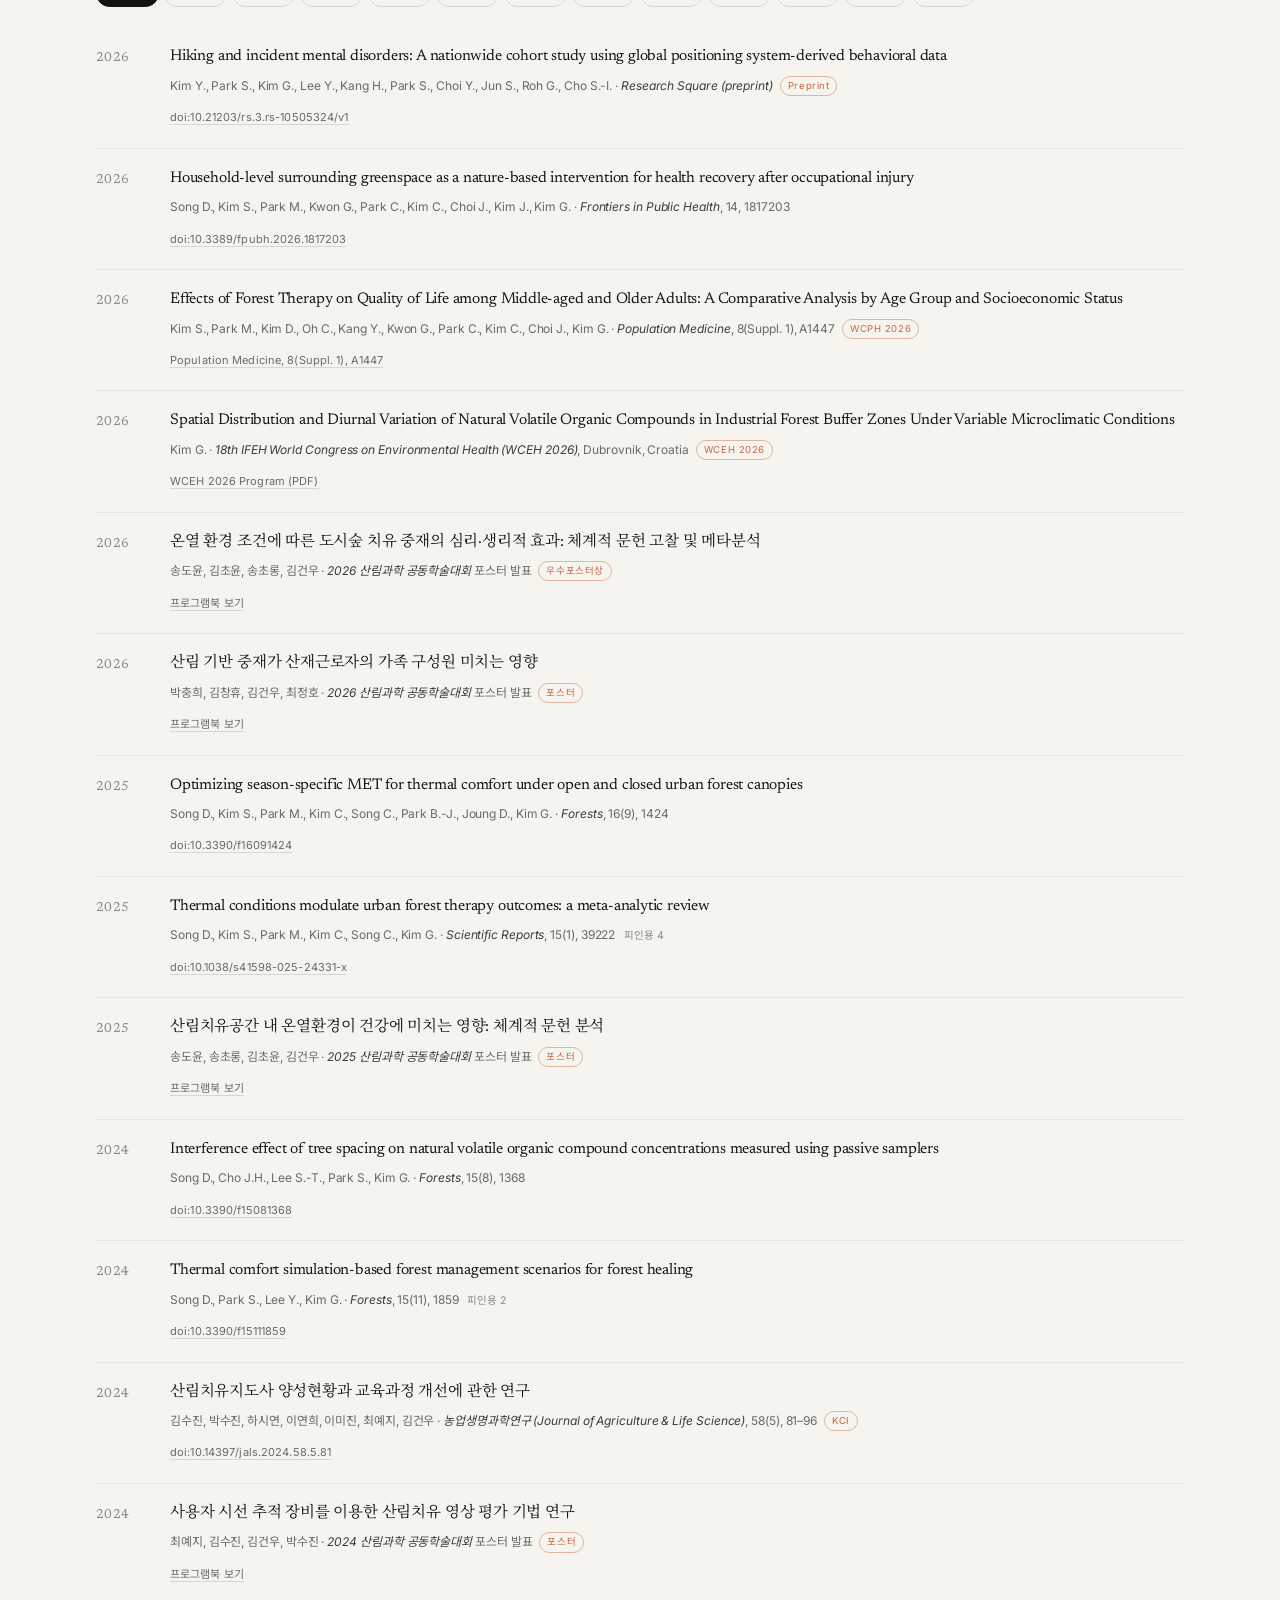
==== commit 7143b2be: "feat(platforms): HEARTMETRIC 배지 Live · v0.3, v0.3 설명 4개 언어 현행화" ====
--- a/index.html
+++ b/index.html
@@ -722,16 +722,16 @@
                 <circle cx="36.2" cy="14.9" r="2.5" fill="#bd8b5e" />
               </svg>
             </span>
-            <span class="platform-badge is-live">Live · v0.2</span>
+            <span class="platform-badge is-live">Live · v0.3</span>
           </div>
           <h3 class="platform-name">HEARTMETRIC</h3>
           <p class="platform-sub">Environmental Cardiovascular Response Platform</p>
           <p class="platform-chips">Blood Pressure · Heart Rate · HRV · Environmental Exposure</p>
           <p class="platform-text">
             혈압(BP)과 심박수(HR), 심박변이도(HRV)로 도시숲과 산림치유환경에서의 생리적 반응을
-            정량적으로 평가하는 연구 플랫폼입니다. v0.2는 혈압·웨어러블·환경 스트림을
-            시간 허용 오차로 결합하고, 같은 피험자의 두 조건을 대응표본으로 비교하며,
-            환경 노출과의 상관(ρ·회귀)과 지표별 근거 경계를 함께 내보냅니다.
+            정량적으로 평가하는 연구 플랫폼입니다. v0.3은 아침 커프 혈압을 앵커로 전날 야간
+            웨어러블·환경 데이터를 결합하고, 비교하는 모든 지표에 BH-FDR·Holm 다중 비교
+            보정을 적용하며, 일자×스트림 타임라인 갭 맵으로 관측이 없는 날을 그대로 드러냅니다.
           </p>
           <dl class="platform-facts">
             <div>
@@ -1565,14 +1565,26 @@
       </header>
 
       <div class="pub-filter media-filter reveal" id="mediaFilter" role="group" aria-label="유형별로 보기">
-        <button class="pub-filter-btn is-active" type="button" data-type="all" aria-pressed="true">전체<span>7</span></button>
+        <button class="pub-filter-btn is-active" type="button" data-type="all" aria-pressed="true">전체<span>8</span></button>
         <button class="pub-filter-btn" type="button" data-type="broadcast" aria-pressed="false">방송·유튜브<span>2</span></button>
         <button class="pub-filter-btn" type="button" data-type="policy" aria-pressed="false">국회·정책<span>1</span></button>
-        <button class="pub-filter-btn" type="button" data-type="forum" aria-pressed="false">심포지엄·포럼<span>2</span></button>
+        <button class="pub-filter-btn" type="button" data-type="forum" aria-pressed="false">심포지엄·포럼<span>3</span></button>
         <button class="pub-filter-btn" type="button" data-type="press" aria-pressed="false">언론 보도<span>2</span></button>
       </div>
 
       <ol class="media-list reveal" id="mediaItems">
+        <li data-type="forum">
+          <p class="media-date">2026. 11. 24</p>
+          <div class="media-body">
+            <p class="media-meta">
+              <span class="media-badge">심포지엄 · 포럼</span>
+              <span class="media-org">경상국립대학교 환경산림과학부 · 교수</span>
+            </p>
+            <p class="media-title">「2026 구미 미래도시포럼」 공개포럼 — ‘농산촌 자원 활용 체류·정착 기반 조성’ 발표 보도</p>
+            <p class="media-note">11월 23일 구미 호텔금오산에서 열린 ‘2026 구미 미래도시포럼’ 공개포럼 1부에서 빈집 등 농산촌 유휴자원을 체류 공간으로 활용하고 방문·체류가 정착으로 이어지는 지원 방안을 발표한 내용이 경북매일 등 언론에 보도됐습니다.</p>
+          </div>
+          <a class="media-link" href="https://www.kbmaeil.com/article/20261124500145" target="_blank" rel="noopener" aria-label="원문 보기"><span aria-hidden="true">↗</span></a>
+        </li>
         <li data-type="press">
           <p class="media-date">2026. 10. 05</p>
           <div class="media-body">
